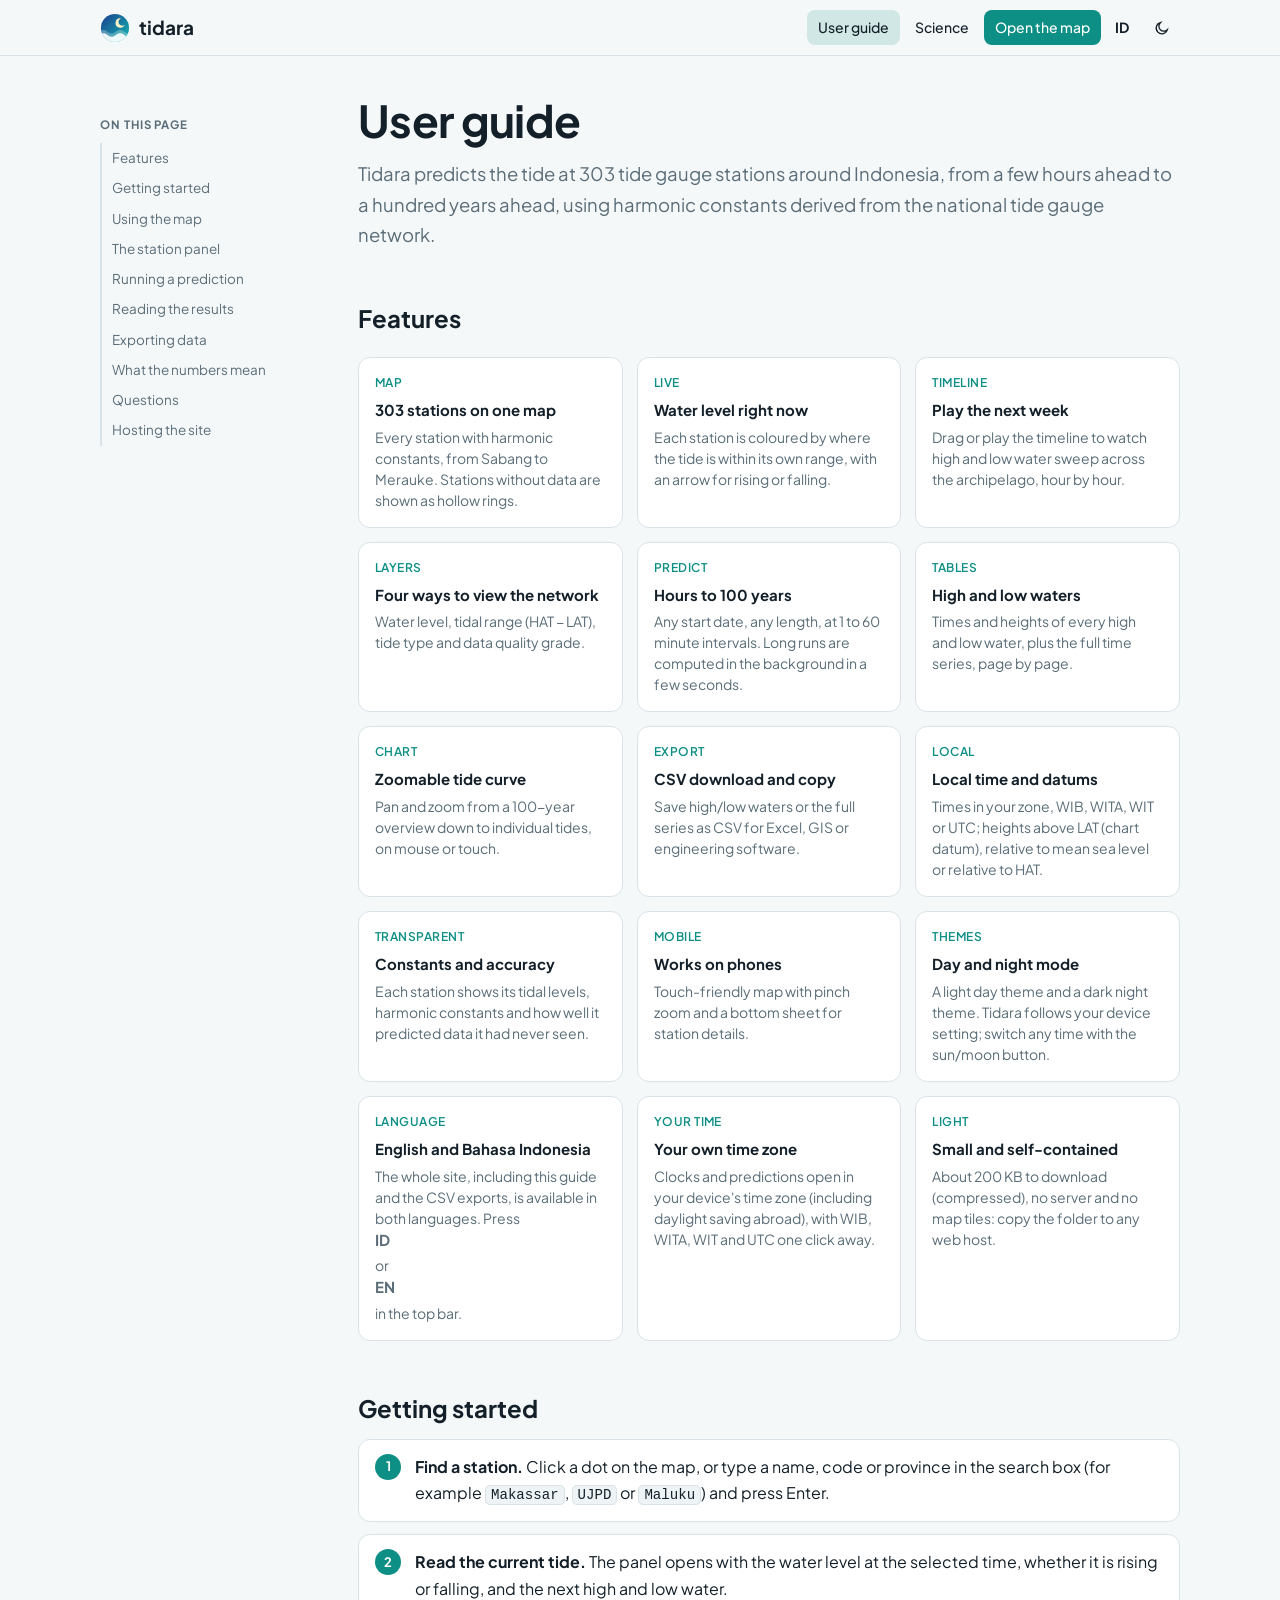
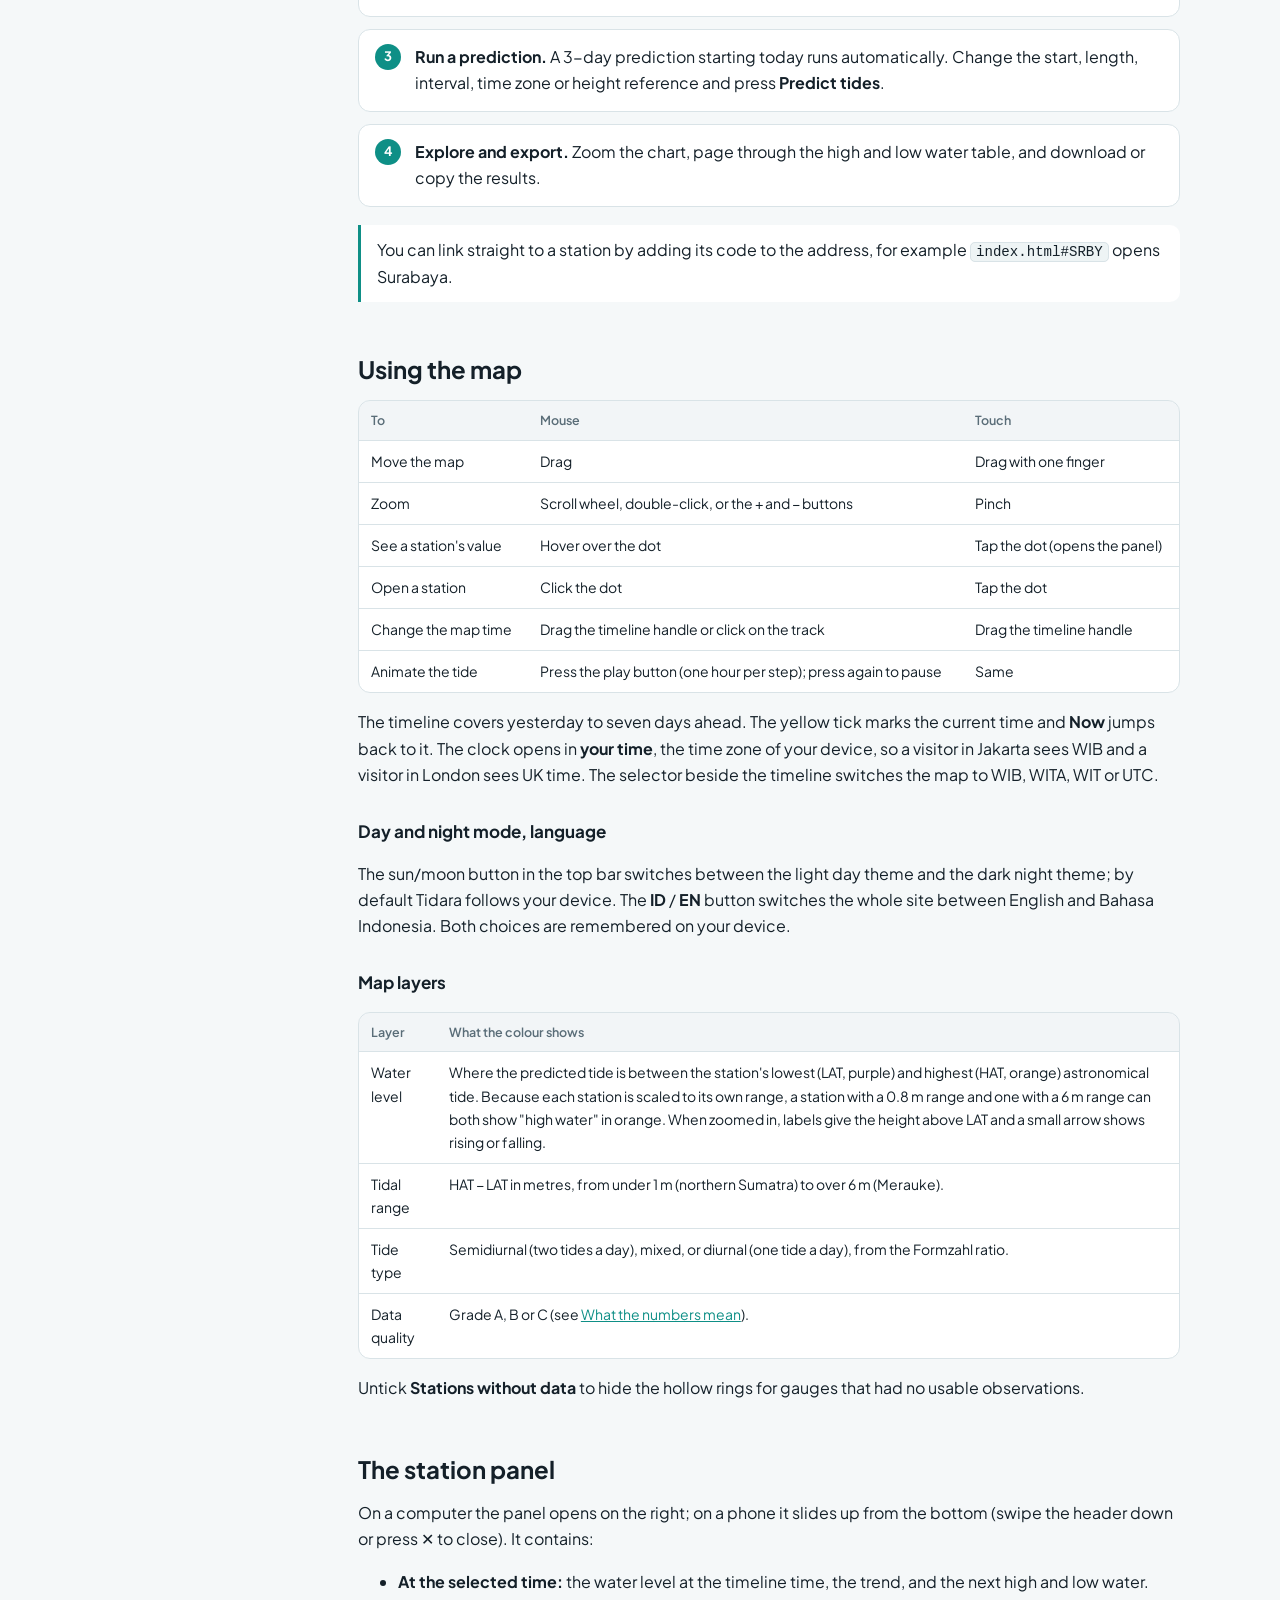
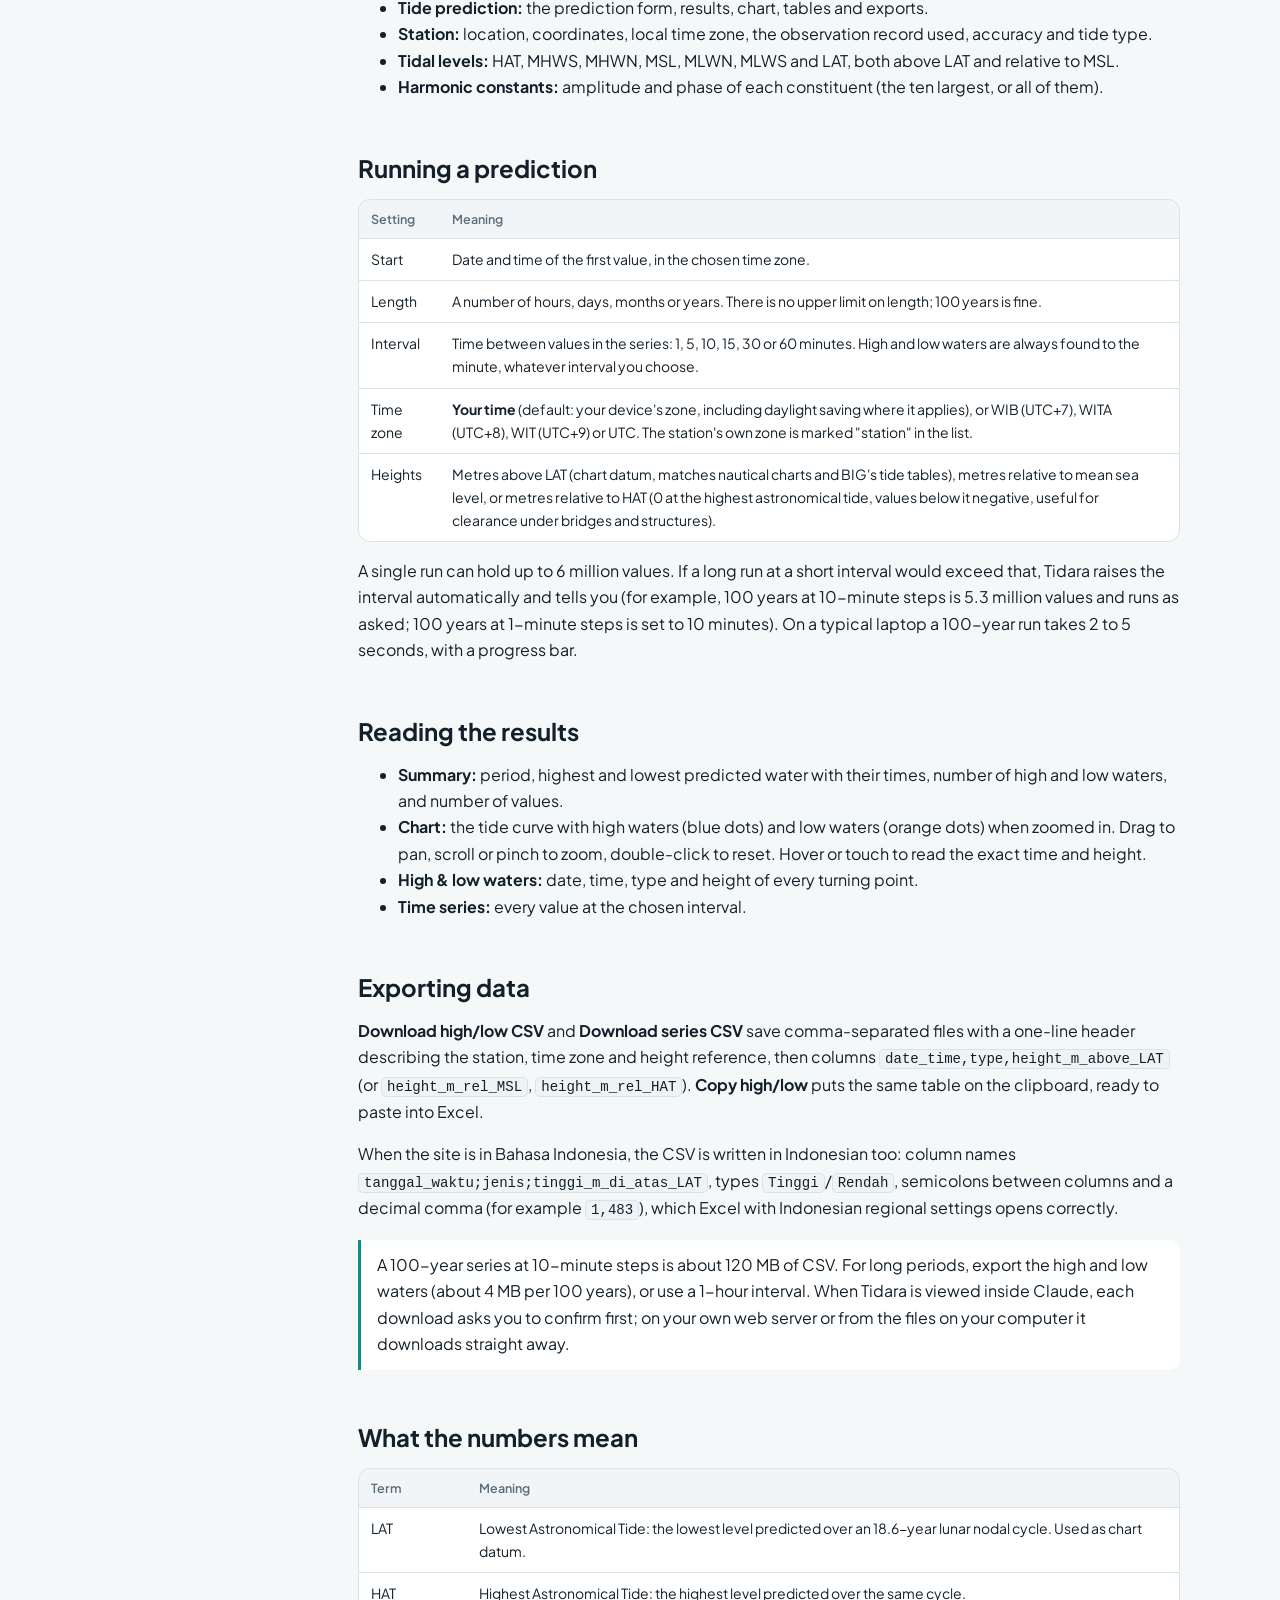
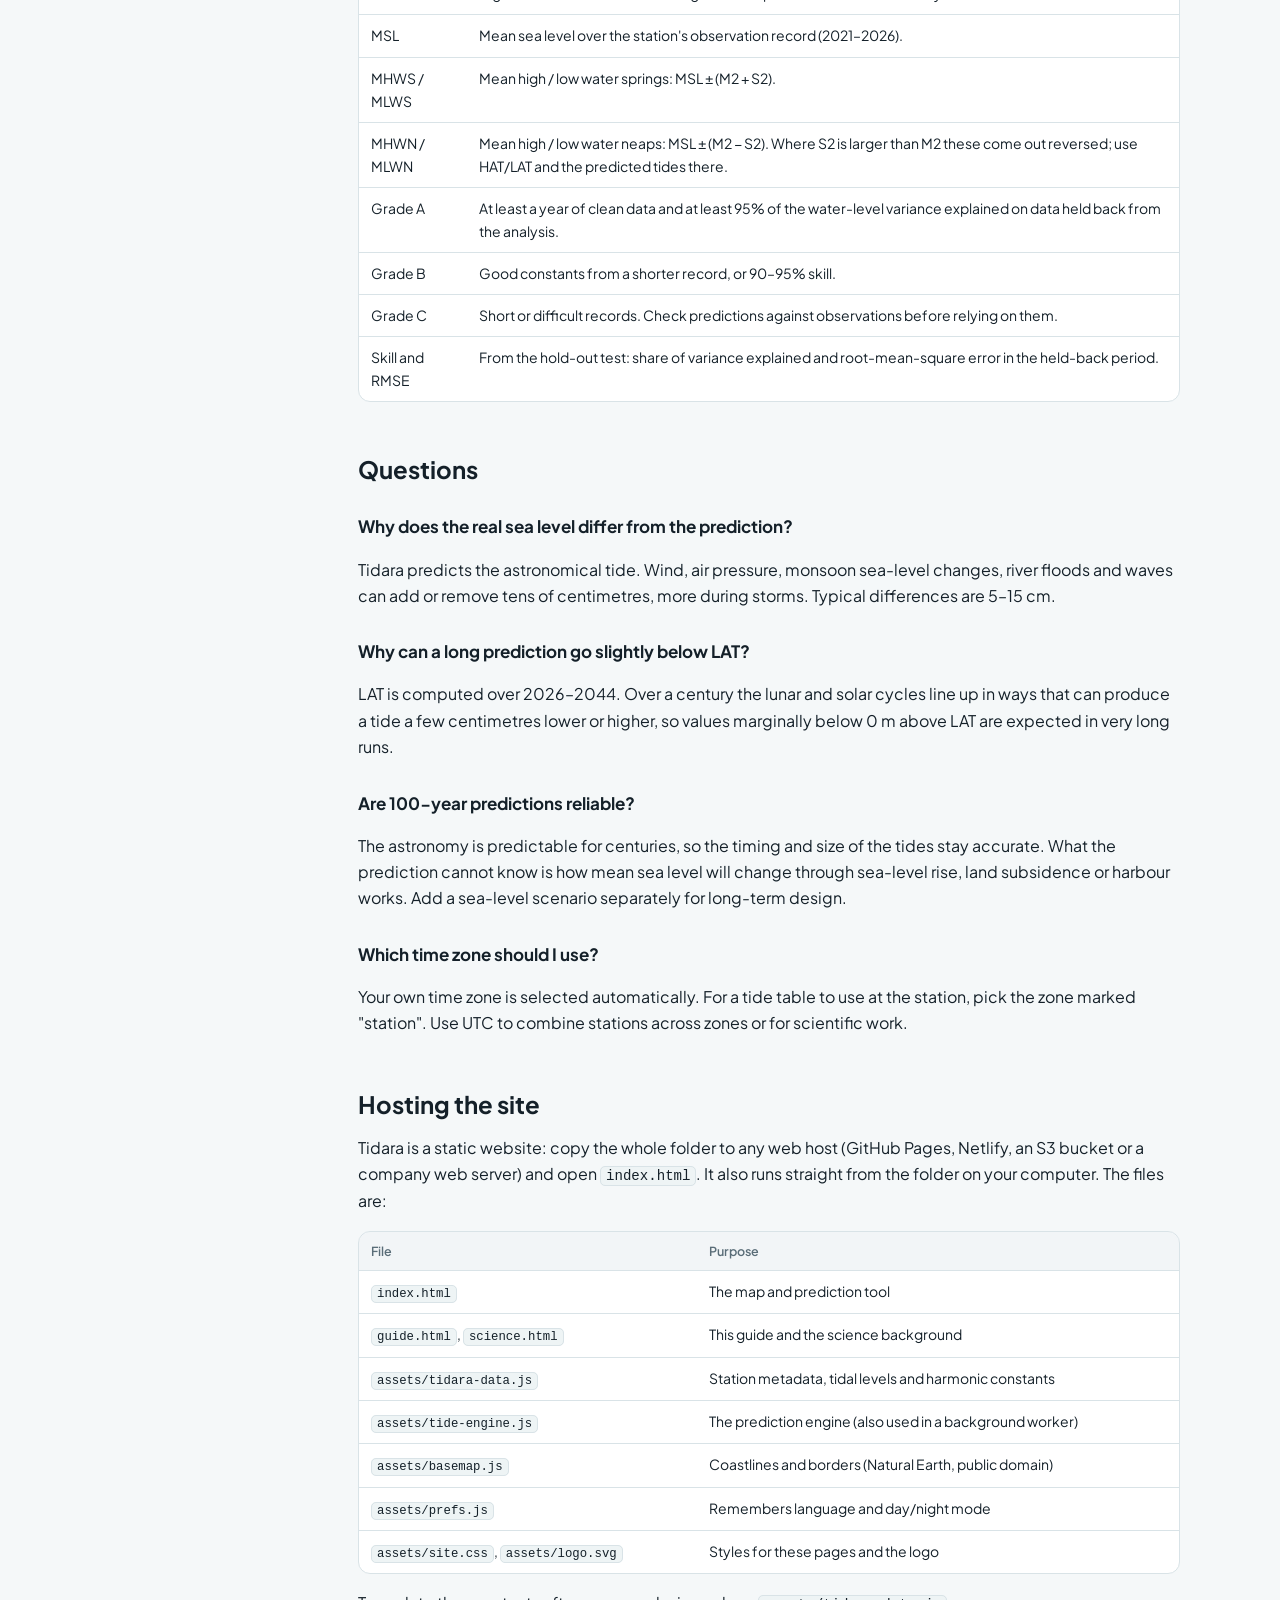
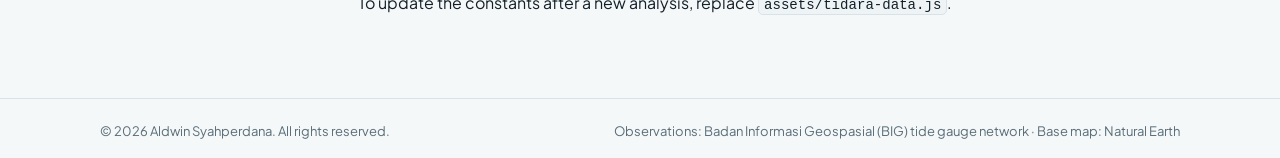
==== guide.html @ 0d130f62 "Add files via upload" ====
<!DOCTYPE html>
<html lang="en">
<head>
<meta charset="utf-8">
<meta name="viewport" content="width=device-width, initial-scale=1">
<title>Tidara User Guide</title>
<meta name="description" content="How to use Tidara, the Indonesian tide prediction map.">
<link rel="icon" href="assets/logo.svg" type="image/svg+xml">
<script src="assets/prefs.js"></script>
<link rel="preconnect" href="https://fonts.googleapis.com">
<link rel="preconnect" href="https://fonts.gstatic.com" crossorigin>
<link href="https://fonts.googleapis.com/css2?family=Plus+Jakarta+Sans:wght@400;500;600;700&display=swap" rel="stylesheet">
<link rel="stylesheet" href="assets/site.css">
</head>
<body>
<header class="site"><div class="in">
  <a class="brand" href="index.html"><img src="assets/logo.svg" alt="">tidara</a>
  <nav><a href="guide.html" aria-current="page"><span data-l="en">User guide</span><span data-l="id">Panduan</span></a><a href="science.html"><span data-l="en">Science</span><span data-l="id">Sains</span></a><a class="cta" href="index.html"><span data-l="en">Open the map</span><span data-l="id">Buka peta</span></a><button class="js-lang" type="button">ID</button><button class="js-theme" type="button"></button></nav>
</div></header>

<div class="wrap" data-l="en">
  <aside class="toc">
    <b>On this page</b>
    <a href="#features">Features</a>
    <a href="#start">Getting started</a>
    <a href="#map">Using the map</a>
    <a href="#station">The station panel</a>
    <a href="#predict">Running a prediction</a>
    <a href="#results">Reading the results</a>
    <a href="#export">Exporting data</a>
    <a href="#numbers">What the numbers mean</a>
    <a href="#faq">Questions</a>
    <a href="#hosting">Hosting the site</a>
  </aside>
  <main>
    <h1>User guide</h1>
    <p class="lede">Tidara predicts the tide at 303 tide gauge stations around Indonesia, from a few hours ahead to a hundred years ahead, using harmonic constants derived from the national tide gauge network.</p>

    <h2 id="features">Features</h2>
    <div class="features">
      <div class="feat"><span class="k">MAP</span><b>303 stations on one map</b><span>Every station with harmonic constants, from Sabang to Merauke. Stations without data are shown as hollow rings.</span></div>
      <div class="feat"><span class="k">LIVE</span><b>Water level right now</b><span>Each station is coloured by where the tide is within its own range, with an arrow for rising or falling.</span></div>
      <div class="feat"><span class="k">TIMELINE</span><b>Play the next week</b><span>Drag or play the timeline to watch high and low water sweep across the archipelago, hour by hour.</span></div>
      <div class="feat"><span class="k">LAYERS</span><b>Four ways to view the network</b><span>Water level, tidal range (HAT − LAT), tide type and data quality grade.</span></div>
      <div class="feat"><span class="k">PREDICT</span><b>Hours to 100 years</b><span>Any start date, any length, at 1 to 60 minute intervals. Long runs are computed in the background in a few seconds.</span></div>
      <div class="feat"><span class="k">TABLES</span><b>High and low waters</b><span>Times and heights of every high and low water, plus the full time series, page by page.</span></div>
      <div class="feat"><span class="k">CHART</span><b>Zoomable tide curve</b><span>Pan and zoom from a 100-year overview down to individual tides, on mouse or touch.</span></div>
      <div class="feat"><span class="k">EXPORT</span><b>CSV download and copy</b><span>Save high/low waters or the full series as CSV for Excel, GIS or engineering software.</span></div>
      <div class="feat"><span class="k">LOCAL</span><b>Local time and datums</b><span>Times in your zone, WIB, WITA, WIT or UTC; heights above LAT (chart datum), relative to mean sea level or relative to HAT.</span></div>
      <div class="feat"><span class="k">TRANSPARENT</span><b>Constants and accuracy</b><span>Each station shows its tidal levels, harmonic constants and how well it predicted data it had never seen.</span></div>
      <div class="feat"><span class="k">MOBILE</span><b>Works on phones</b><span>Touch-friendly map with pinch zoom and a bottom sheet for station details.</span></div>
      <div class="feat"><span class="k">THEMES</span><b>Day and night mode</b><span>A light day theme and a dark night theme. Tidara follows your device setting; switch any time with the sun/moon button.</span></div>
      <div class="feat"><span class="k">LANGUAGE</span><b>English and Bahasa Indonesia</b><span>The whole site, including this guide and the CSV exports, is available in both languages. Press <b>ID</b> or <b>EN</b> in the top bar.</span></div>
      <div class="feat"><span class="k">YOUR TIME</span><b>Your own time zone</b><span>Clocks and predictions open in your device's time zone (including daylight saving abroad), with WIB, WITA, WIT and UTC one click away.</span></div>
      <div class="feat"><span class="k">LIGHT</span><b>Small and self-contained</b><span>About 200 KB to download (compressed), no server and no map tiles: copy the folder to any web host.</span></div>
    </div>

    <h2 id="start">Getting started</h2>
    <ol class="steps">
      <li><b>Find a station.</b> Click a dot on the map, or type a name, code or province in the search box (for example <kbd>Makassar</kbd>, <kbd>UJPD</kbd> or <kbd>Maluku</kbd>) and press Enter.</li>
      <li><b>Read the current tide.</b> The panel opens with the water level at the selected time, whether it is rising or falling, and the next high and low water.</li>
      <li><b>Run a prediction.</b> A 3-day prediction starting today runs automatically. Change the start, length, interval, time zone or height reference and press <b>Predict tides</b>.</li>
      <li><b>Explore and export.</b> Zoom the chart, page through the high and low water table, and download or copy the results.</li>
    </ol>
    <div class="note">You can link straight to a station by adding its code to the address, for example <code>index.html#SRBY</code> opens Surabaya.</div>

    <h2 id="map">Using the map</h2>
    <div class="tbl"><table>
      <tr><th>To</th><th>Mouse</th><th>Touch</th></tr>
      <tr><td>Move the map</td><td>Drag</td><td>Drag with one finger</td></tr>
      <tr><td>Zoom</td><td>Scroll wheel, double-click, or the + and − buttons</td><td>Pinch</td></tr>
      <tr><td>See a station's value</td><td>Hover over the dot</td><td>Tap the dot (opens the panel)</td></tr>
      <tr><td>Open a station</td><td>Click the dot</td><td>Tap the dot</td></tr>
      <tr><td>Change the map time</td><td>Drag the timeline handle or click on the track</td><td>Drag the timeline handle</td></tr>
      <tr><td>Animate the tide</td><td>Press the play button (one hour per step); press again to pause</td><td>Same</td></tr>
    </table></div>
    <p>The timeline covers yesterday to seven days ahead. The yellow tick marks the current time and <b>Now</b> jumps back to it. The clock opens in <b>your time</b>, the time zone of your device, so a visitor in Jakarta sees WIB and a visitor in London sees UK time. The selector beside the timeline switches the map to WIB, WITA, WIT or UTC.</p>
    <h3>Day and night mode, language</h3>
    <p>The sun/moon button in the top bar switches between the light day theme and the dark night theme; by default Tidara follows your device. The <b>ID</b> / <b>EN</b> button switches the whole site between English and Bahasa Indonesia. Both choices are remembered on your device.</p>
    <h3>Map layers</h3>
    <div class="tbl"><table>
      <tr><th>Layer</th><th>What the colour shows</th></tr>
      <tr><td>Water level</td><td>Where the predicted tide is between the station's lowest (LAT, purple) and highest (HAT, orange) astronomical tide. Because each station is scaled to its own range, a station with a 0.8 m range and one with a 6 m range can both show "high water" in orange. When zoomed in, labels give the height above LAT and a small arrow shows rising or falling.</td></tr>
      <tr><td>Tidal range</td><td>HAT − LAT in metres, from under 1 m (northern Sumatra) to over 6 m (Merauke).</td></tr>
      <tr><td>Tide type</td><td>Semidiurnal (two tides a day), mixed, or diurnal (one tide a day), from the Formzahl ratio.</td></tr>
      <tr><td>Data quality</td><td>Grade A, B or C (see <a href="#numbers">What the numbers mean</a>).</td></tr>
    </table></div>
    <p>Untick <b>Stations without data</b> to hide the hollow rings for gauges that had no usable observations.</p>

    <h2 id="station">The station panel</h2>
    <p>On a computer the panel opens on the right; on a phone it slides up from the bottom (swipe the header down or press ✕ to close). It contains:</p>
    <ul>
      <li><b>At the selected time:</b> the water level at the timeline time, the trend, and the next high and low water.</li>
      <li><b>Tide prediction:</b> the prediction form, results, chart, tables and exports.</li>
      <li><b>Station:</b> location, coordinates, local time zone, the observation record used, accuracy and tide type.</li>
      <li><b>Tidal levels:</b> HAT, MHWS, MHWN, MSL, MLWN, MLWS and LAT, both above LAT and relative to MSL.</li>
      <li><b>Harmonic constants:</b> amplitude and phase of each constituent (the ten largest, or all of them).</li>
    </ul>

    <h2 id="predict">Running a prediction</h2>
    <div class="tbl"><table>
      <tr><th>Setting</th><th>Meaning</th></tr>
      <tr><td>Start</td><td>Date and time of the first value, in the chosen time zone.</td></tr>
      <tr><td>Length</td><td>A number of hours, days, months or years. There is no upper limit on length; 100 years is fine.</td></tr>
      <tr><td>Interval</td><td>Time between values in the series: 1, 5, 10, 15, 30 or 60 minutes. High and low waters are always found to the minute, whatever interval you choose.</td></tr>
      <tr><td>Time zone</td><td><b>Your time</b> (default: your device's zone, including daylight saving where it applies), or WIB (UTC+7), WITA (UTC+8), WIT (UTC+9) or UTC. The station's own zone is marked "station" in the list.</td></tr>
      <tr><td>Heights</td><td>Metres above LAT (chart datum, matches nautical charts and BIG's tide tables), metres relative to mean sea level, or metres relative to HAT (0 at the highest astronomical tide, values below it negative, useful for clearance under bridges and structures).</td></tr>
    </table></div>
    <p>A single run can hold up to 6 million values. If a long run at a short interval would exceed that, Tidara raises the interval automatically and tells you (for example, 100 years at 10-minute steps is 5.3 million values and runs as asked; 100 years at 1-minute steps is set to 10 minutes). On a typical laptop a 100-year run takes 2 to 5 seconds, with a progress bar.</p>

    <h2 id="results">Reading the results</h2>
    <ul>
      <li><b>Summary:</b> period, highest and lowest predicted water with their times, number of high and low waters, and number of values.</li>
      <li><b>Chart:</b> the tide curve with high waters (blue dots) and low waters (orange dots) when zoomed in. Drag to pan, scroll or pinch to zoom, double-click to reset. Hover or touch to read the exact time and height.</li>
      <li><b>High &amp; low waters:</b> date, time, type and height of every turning point.</li>
      <li><b>Time series:</b> every value at the chosen interval.</li>
    </ul>

    <h2 id="export">Exporting data</h2>
    <p><b>Download high/low CSV</b> and <b>Download series CSV</b> save comma-separated files with a one-line header describing the station, time zone and height reference, then columns <code>date_time,type,height_m_above_LAT</code> (or <code>height_m_rel_MSL</code>, <code>height_m_rel_HAT</code>). <b>Copy high/low</b> puts the same table on the clipboard, ready to paste into Excel.</p>
    <p>When the site is in Bahasa Indonesia, the CSV is written in Indonesian too: column names <code>tanggal_waktu;jenis;tinggi_m_di_atas_LAT</code>, types <code>Tinggi</code>/<code>Rendah</code>, semicolons between columns and a decimal comma (for example <code>1,483</code>), which Excel with Indonesian regional settings opens correctly.</p>
    <div class="note">A 100-year series at 10-minute steps is about 120 MB of CSV. For long periods, export the high and low waters (about 4 MB per 100 years), or use a 1-hour interval. When Tidara is viewed inside Claude, each download asks you to confirm first; on your own web server or from the files on your computer it downloads straight away.</div>

    <h2 id="numbers">What the numbers mean</h2>
    <div class="tbl"><table>
      <tr><th>Term</th><th>Meaning</th></tr>
      <tr><td>LAT</td><td>Lowest Astronomical Tide: the lowest level predicted over an 18.6-year lunar nodal cycle. Used as chart datum.</td></tr>
      <tr><td>HAT</td><td>Highest Astronomical Tide: the highest level predicted over the same cycle.</td></tr>
      <tr><td>MSL</td><td>Mean sea level over the station's observation record (2021–2026).</td></tr>
      <tr><td>MHWS / MLWS</td><td>Mean high / low water springs: MSL ± (M2 + S2).</td></tr>
      <tr><td>MHWN / MLWN</td><td>Mean high / low water neaps: MSL ± (M2 − S2). Where S2 is larger than M2 these come out reversed; use HAT/LAT and the predicted tides there.</td></tr>
      <tr><td>Grade A</td><td>At least a year of clean data and at least 95% of the water-level variance explained on data held back from the analysis.</td></tr>
      <tr><td>Grade B</td><td>Good constants from a shorter record, or 90–95% skill.</td></tr>
      <tr><td>Grade C</td><td>Short or difficult records. Check predictions against observations before relying on them.</td></tr>
      <tr><td>Skill and RMSE</td><td>From the hold-out test: share of variance explained and root-mean-square error in the held-back period.</td></tr>
    </table></div>

    <h2 id="faq">Questions</h2>
    <h3>Why does the real sea level differ from the prediction?</h3>
    <p>Tidara predicts the astronomical tide. Wind, air pressure, monsoon sea-level changes, river floods and waves can add or remove tens of centimetres, more during storms. Typical differences are 5–15 cm.</p>
    <h3>Why can a long prediction go slightly below LAT?</h3>
    <p>LAT is computed over 2026–2044. Over a century the lunar and solar cycles line up in ways that can produce a tide a few centimetres lower or higher, so values marginally below 0 m above LAT are expected in very long runs.</p>
    <h3>Are 100-year predictions reliable?</h3>
    <p>The astronomy is predictable for centuries, so the timing and size of the tides stay accurate. What the prediction cannot know is how mean sea level will change through sea-level rise, land subsidence or harbour works. Add a sea-level scenario separately for long-term design.</p>
    <h3>Which time zone should I use?</h3>
    <p>Your own time zone is selected automatically. For a tide table to use at the station, pick the zone marked "station". Use UTC to combine stations across zones or for scientific work.</p>

    <h2 id="hosting">Hosting the site</h2>
    <p>Tidara is a static website: copy the whole folder to any web host (GitHub Pages, Netlify, an S3 bucket or a company web server) and open <code>index.html</code>. It also runs straight from the folder on your computer. The files are:</p>
    <div class="tbl"><table>
      <tr><th>File</th><th>Purpose</th></tr>
      <tr><td><code>index.html</code></td><td>The map and prediction tool</td></tr>
      <tr><td><code>guide.html</code>, <code>science.html</code></td><td>This guide and the science background</td></tr>
      <tr><td><code>assets/tidara-data.js</code></td><td>Station metadata, tidal levels and harmonic constants</td></tr>
      <tr><td><code>assets/tide-engine.js</code></td><td>The prediction engine (also used in a background worker)</td></tr>
      <tr><td><code>assets/basemap.js</code></td><td>Coastlines and borders (Natural Earth, public domain)</td></tr>
      <tr><td><code>assets/prefs.js</code></td><td>Remembers language and day/night mode</td></tr>
      <tr><td><code>assets/site.css</code>, <code>assets/logo.svg</code></td><td>Styles for these pages and the logo</td></tr>
    </table></div>
    <p>To update the constants after a new analysis, replace <code>assets/tidara-data.js</code>.</p>
  </main>
</div>
<div class="wrap" data-l="id">
  <aside class="toc">
    <b>Di halaman ini</b>
    <a href="#id-features">Fitur</a>
    <a href="#id-start">Memulai</a>
    <a href="#id-map">Menggunakan peta</a>
    <a href="#id-station">Panel stasiun</a>
    <a href="#id-predict">Menjalankan prediksi</a>
    <a href="#id-results">Membaca hasil</a>
    <a href="#id-export">Mengekspor data</a>
    <a href="#id-numbers">Arti angka-angka</a>
    <a href="#id-faq">Pertanyaan</a>
    <a href="#id-hosting">Memasang situs</a>
  </aside>
  <main>
    <h1>Panduan pengguna</h1>
    <p class="lede">Tidara memprediksi pasang surut di 303 stasiun pengamatan pasut di seluruh Indonesia, mulai dari beberapa jam hingga seratus tahun ke depan, menggunakan konstanta harmonik yang diturunkan dari jaringan stasiun pasut nasional.</p>

    <h2 id="id-features">Fitur</h2>
    <div class="features">
      <div class="feat"><span class="k">PETA</span><b>303 stasiun dalam satu peta</b><span>Semua stasiun yang memiliki konstanta harmonik, dari Sabang sampai Merauke. Stasiun tanpa data ditampilkan sebagai lingkaran kosong.</span></div>
      <div class="feat"><span class="k">LANGSUNG</span><b>Muka air saat ini</b><span>Setiap stasiun diberi warna sesuai posisi pasut dalam rentang tunggangnya sendiri, dengan panah naik atau turun.</span></div>
      <div class="feat"><span class="k">LINI WAKTU</span><b>Putar seminggu ke depan</b><span>Geser atau putar lini waktu untuk melihat air tinggi dan air rendah bergerak melintasi Nusantara, jam demi jam.</span></div>
      <div class="feat"><span class="k">LAPISAN</span><b>Empat cara melihat jaringan</b><span>Muka air, tunggang pasut (HAT − LAT), tipe pasut, dan kelas kualitas data.</span></div>
      <div class="feat"><span class="k">PREDIKSI</span><b>Dari jam hingga 100 tahun</b><span>Tanggal mulai bebas, durasi bebas, interval 1 sampai 60 menit. Perhitungan panjang berjalan di latar belakang dalam beberapa detik.</span></div>
      <div class="feat"><span class="k">TABEL</span><b>Air tinggi dan air rendah</b><span>Waktu dan ketinggian setiap air tinggi dan air rendah, serta deret waktu lengkap, per halaman.</span></div>
      <div class="feat"><span class="k">GRAFIK</span><b>Kurva pasut yang dapat diperbesar</b><span>Geser dan perbesar dari ringkasan 100 tahun hingga satu siklus pasut, dengan tetikus atau sentuhan.</span></div>
      <div class="feat"><span class="k">EKSPOR</span><b>Unduh CSV dan salin</b><span>Simpan air tinggi/rendah atau deret waktu lengkap sebagai CSV untuk Excel, GIS, atau perangkat lunak rekayasa.</span></div>
      <div class="feat"><span class="k">LOKAL</span><b>Waktu setempat dan datum peta</b><span>Waktu dalam zona Anda, WIB, WITA, WIT, atau UTC; ketinggian di atas LAT (datum peta), terhadap muka laut rata-rata, atau terhadap HAT.</span></div>
      <div class="feat"><span class="k">TEMA</span><b>Mode siang dan malam</b><span>Tema terang untuk siang dan tema gelap untuk malam. Tidara mengikuti pengaturan perangkat Anda; ganti kapan saja dengan tombol matahari/bulan.</span></div>
      <div class="feat"><span class="k">BAHASA</span><b>Bahasa Inggris dan Indonesia</b><span>Seluruh situs, termasuk panduan ini dan berkas CSV, tersedia dalam dua bahasa. Tekan <b>ID</b> atau <b>EN</b> di bilah atas.</span></div>
      <div class="feat"><span class="k">WAKTU ANDA</span><b>Zona waktu Anda sendiri</b><span>Jam dan prediksi otomatis memakai zona waktu perangkat Anda (termasuk waktu musim panas di luar negeri); WIB, WITA, WIT, dan UTC tinggal satu klik.</span></div>
      <div class="feat"><span class="k">TRANSPARAN</span><b>Konstanta dan akurasi</b><span>Setiap stasiun menampilkan elevasi pasut, konstanta harmonik, dan seberapa baik prediksinya pada data yang belum pernah dilihat.</span></div>
      <div class="feat"><span class="k">PONSEL</span><b>Nyaman di ponsel</b><span>Peta ramah sentuhan dengan cubit untuk memperbesar dan lembar bawah untuk rincian stasiun.</span></div>
      <div class="feat"><span class="k">RINGAN</span><b>Kecil dan mandiri</b><span>Sekitar 200 KB untuk diunduh (terkompresi), tanpa server dan tanpa ubin peta: cukup salin foldernya ke hosting web mana pun.</span></div>
    </div>

    <h2 id="id-start">Memulai</h2>
    <ol class="steps">
      <li><b>Cari stasiun.</b> Klik titik di peta, atau ketik nama, kode, atau provinsi di kotak pencarian (misalnya <kbd>Makassar</kbd>, <kbd>UJPD</kbd>, atau <kbd>Maluku</kbd>) lalu tekan Enter.</li>
      <li><b>Baca kondisi pasut.</b> Panel terbuka dengan muka air pada waktu terpilih, apakah sedang naik atau turun, serta air tinggi dan air rendah berikutnya.</li>
      <li><b>Jalankan prediksi.</b> Prediksi 3 hari mulai hari ini berjalan otomatis. Ubah waktu mulai, durasi, interval, zona waktu, atau acuan ketinggian lalu tekan <b>Hitung prediksi</b>.</li>
      <li><b>Jelajahi dan ekspor.</b> Perbesar grafik, telusuri tabel air tinggi dan rendah per halaman, lalu unduh atau salin hasilnya.</li>
    </ol>
    <div class="note">Anda dapat menautkan langsung ke sebuah stasiun dengan menambahkan kodenya di alamat, misalnya <code>index.html#SRBY</code> membuka Surabaya.</div>

    <h2 id="id-map">Menggunakan peta</h2>
    <div class="tbl"><table>
      <tr><th>Untuk</th><th>Tetikus</th><th>Sentuhan</th></tr>
      <tr><td>Menggeser peta</td><td>Seret</td><td>Seret dengan satu jari</td></tr>
      <tr><td>Memperbesar</td><td>Roda gulir, klik dua kali, atau tombol + dan −</td><td>Cubit</td></tr>
      <tr><td>Melihat nilai stasiun</td><td>Arahkan kursor ke titik</td><td>Ketuk titik (membuka panel)</td></tr>
      <tr><td>Membuka stasiun</td><td>Klik titik</td><td>Ketuk titik</td></tr>
      <tr><td>Mengubah waktu peta</td><td>Seret pegangan lini waktu atau klik pada jalurnya</td><td>Seret pegangan lini waktu</td></tr>
      <tr><td>Menganimasikan pasut</td><td>Tekan tombol putar (satu jam per langkah); tekan lagi untuk jeda</td><td>Sama</td></tr>
    </table></div>
    <p>Lini waktu mencakup kemarin hingga tujuh hari ke depan. Garis kuning menandai waktu sekarang dan tombol <b>Sekarang</b> kembali ke sana. Jam otomatis memakai <b>waktu Anda</b>, yaitu zona waktu perangkat Anda: pengunjung di Jakarta melihat WIB, pengunjung di London melihat waktu Inggris. Pilihan di samping lini waktu dapat mengganti jam peta ke WIB, WITA, WIT, atau UTC.</p>
    <h3>Mode siang dan malam, bahasa</h3>
    <p>Tombol matahari/bulan di bilah atas mengganti tema terang (siang) dan tema gelap (malam); bawaannya mengikuti perangkat Anda. Tombol <b>ID</b> / <b>EN</b> mengganti seluruh situs antara Bahasa Indonesia dan Bahasa Inggris. Kedua pilihan diingat di perangkat Anda.</p>
    <h3>Lapisan peta</h3>
    <div class="tbl"><table>
      <tr><th>Lapisan</th><th>Arti warna</th></tr>
      <tr><td>Muka air</td><td>Posisi pasut prediksi di antara air terendah astronomis (LAT, ungu) dan air tertinggi astronomis (HAT, jingga) stasiun itu sendiri. Karena tiap stasiun diskalakan dengan rentangnya sendiri, stasiun dengan tunggang 0,8 m dan stasiun dengan tunggang 6 m sama-sama tampil jingga saat air tinggi. Saat diperbesar, label menunjukkan ketinggian di atas LAT dan panah kecil menunjukkan naik atau turun.</td></tr>
      <tr><td>Tunggang pasut</td><td>HAT − LAT dalam meter, dari kurang dari 1 m (Sumatra bagian utara) hingga lebih dari 6 m (Merauke).</td></tr>
      <tr><td>Tipe pasut</td><td>Harian ganda (dua kali pasang sehari), campuran, atau harian tunggal (sekali pasang sehari), berdasarkan bilangan Formzahl.</td></tr>
      <tr><td>Kualitas data</td><td>Kelas A, B, atau C (lihat <a href="#id-numbers">Arti angka-angka</a>).</td></tr>
    </table></div>
    <p>Hilangkan centang <b>Stasiun tanpa data</b> untuk menyembunyikan lingkaran kosong bagi stasiun yang tidak memiliki data pengamatan yang dapat dipakai.</p>

    <h2 id="id-station">Panel stasiun</h2>
    <p>Di komputer panel terbuka di sisi kanan; di ponsel panel muncul dari bawah (usap kepala panel ke bawah atau tekan ✕ untuk menutup). Isinya:</p>
    <ul>
      <li><b>Pada waktu terpilih:</b> muka air pada waktu lini waktu, arahnya, serta air tinggi dan air rendah berikutnya.</li>
      <li><b>Prediksi pasang surut:</b> formulir prediksi, hasil, grafik, tabel, dan ekspor.</li>
      <li><b>Stasiun:</b> lokasi, koordinat, zona waktu setempat, rekaman data yang dipakai, akurasi, dan tipe pasut.</li>
      <li><b>Elevasi pasut:</b> HAT, MHWS, MHWN, MSL, MLWN, MLWS, dan LAT, baik di atas LAT maupun terhadap MSL.</li>
      <li><b>Konstanta harmonik:</b> amplitudo dan fase setiap komponen pasut (sepuluh terbesar, atau semuanya).</li>
    </ul>

    <h2 id="id-predict">Menjalankan prediksi</h2>
    <div class="tbl"><table>
      <tr><th>Pengaturan</th><th>Arti</th></tr>
      <tr><td>Mulai</td><td>Tanggal dan jam nilai pertama, dalam zona waktu yang dipilih.</td></tr>
      <tr><td>Durasi</td><td>Jumlah jam, hari, bulan, atau tahun. Tidak ada batas atas durasi; 100 tahun tidak masalah.</td></tr>
      <tr><td>Interval</td><td>Jarak waktu antarnilai dalam deret: 1, 5, 10, 15, 30, atau 60 menit. Air tinggi dan air rendah selalu dihitung hingga ketelitian menit, berapa pun intervalnya.</td></tr>
      <tr><td>Zona waktu</td><td><b>Waktu Anda</b> (bawaan: zona perangkat Anda, termasuk waktu musim panas bila berlaku), atau WIB (UTC+7), WITA (UTC+8), WIT (UTC+9), atau UTC. Zona stasiun ditandai "stasiun" dalam daftar.</td></tr>
      <tr><td>Ketinggian</td><td>Meter di atas LAT (datum peta, sesuai peta laut dan tabel pasut BIG), meter terhadap muka laut rata-rata, atau meter terhadap HAT (0 pada air tertinggi astronomis, nilai di bawahnya negatif, berguna untuk ruang bebas di bawah jembatan dan bangunan).</td></tr>
    </table></div>
    <p>Satu perhitungan dapat memuat hingga 6 juta nilai. Bila perhitungan panjang dengan interval pendek melebihi batas itu, Tidara otomatis memperbesar interval dan memberi tahu Anda (misalnya, 100 tahun dengan interval 10 menit berisi 5,3 juta nilai dan berjalan sesuai permintaan; 100 tahun dengan interval 1 menit diubah menjadi 10 menit). Pada laptop biasa, perhitungan 100 tahun memakan waktu 2 sampai 5 detik, dengan bilah kemajuan.</p>

    <h2 id="id-results">Membaca hasil</h2>
    <ul>
      <li><b>Ringkasan:</b> periode, air tertinggi dan terendah beserta waktunya, jumlah air tinggi dan air rendah, serta jumlah nilai.</li>
      <li><b>Grafik:</b> kurva pasut dengan air tinggi (titik biru) dan air rendah (titik jingga) saat diperbesar. Seret untuk menggeser, gulir atau cubit untuk memperbesar, klik dua kali untuk mengatur ulang. Arahkan kursor atau sentuh untuk membaca waktu dan ketinggian.</li>
      <li><b>Air tinggi &amp; rendah:</b> tanggal, jam, jenis, dan ketinggian setiap titik balik.</li>
      <li><b>Deret waktu:</b> setiap nilai pada interval yang dipilih.</li>
    </ul>

    <h2 id="id-export">Mengekspor data</h2>
    <p><b>Unduh CSV tinggi/rendah</b> dan <b>Unduh CSV deret waktu</b> menyimpan berkas dengan satu baris keterangan (stasiun, zona waktu, dan acuan ketinggian), lalu kolom data. <b>Salin tinggi/rendah</b> menyalin tabel yang sama ke papan klip, siap ditempel ke Excel.</p>
    <p>Dalam Bahasa Indonesia, CSV juga ditulis dalam Bahasa Indonesia: kolom <code>tanggal_waktu;jenis;tinggi_m_di_atas_LAT</code> (atau <code>tinggi_m_thd_MSL</code>, <code>tinggi_m_thd_HAT</code>), jenis <code>Tinggi</code>/<code>Rendah</code>, titik koma sebagai pemisah kolom, dan koma desimal (misalnya <code>1,483</code>), sehingga langsung terbaca benar oleh Excel dengan pengaturan wilayah Indonesia. Dalam Bahasa Inggris, CSV memakai koma sebagai pemisah dan titik desimal.</p>
    <div class="note">Deret 100 tahun dengan interval 10 menit berukuran sekitar 120 MB. Untuk periode panjang, ekspor air tinggi dan rendah saja (sekitar 4 MB per 100 tahun), atau gunakan interval 1 jam. Saat Tidara dibuka di dalam Claude, setiap unduhan meminta konfirmasi terlebih dahulu; di server web Anda sendiri atau dari berkas di komputer, unduhan langsung berjalan.</div>

    <h2 id="id-numbers">Arti angka-angka</h2>
    <div class="tbl"><table>
      <tr><th>Istilah</th><th>Arti</th></tr>
      <tr><td>LAT</td><td>Lowest Astronomical Tide (air terendah astronomis): muka air terendah yang diprediksi selama satu siklus nodal bulan 18,6 tahun. Dipakai sebagai datum peta.</td></tr>
      <tr><td>HAT</td><td>Highest Astronomical Tide (air tertinggi astronomis): muka air tertinggi dalam siklus yang sama.</td></tr>
      <tr><td>MSL</td><td>Mean Sea Level (muka laut rata-rata) selama periode rekaman stasiun (2021–2026).</td></tr>
      <tr><td>MHWS / MLWS</td><td>Rata-rata air tinggi / rendah purnama: MSL ± (M2 + S2).</td></tr>
      <tr><td>MHWN / MLWN</td><td>Rata-rata air tinggi / rendah perbani: MSL ± (M2 − S2). Di lokasi dengan S2 lebih besar daripada M2 nilainya terbalik; gunakan HAT/LAT dan pasut prediksi di lokasi tersebut.</td></tr>
      <tr><td>Kelas A</td><td>Minimal satu tahun data bersih dan minimal 95% varians muka air terjelaskan pada data uji yang disisihkan dari analisis.</td></tr>
      <tr><td>Kelas B</td><td>Konstanta baik dari rekaman yang lebih pendek, atau akurasi 90–95%.</td></tr>
      <tr><td>Kelas C</td><td>Rekaman pendek atau bermasalah. Periksa prediksi terhadap pengamatan sebelum diandalkan.</td></tr>
      <tr><td>Akurasi dan RMSE</td><td>Dari uji data yang disisihkan: persentase varians terjelaskan dan galat akar kuadrat rata-rata pada periode uji.</td></tr>
    </table></div>

    <h2 id="id-faq">Pertanyaan</h2>
    <h3>Mengapa muka laut sebenarnya berbeda dari prediksi?</h3>
    <p>Tidara memprediksi pasut astronomis. Angin, tekanan udara, perubahan muka laut musiman (monsun), banjir sungai, dan gelombang dapat menambah atau mengurangi puluhan sentimeter, lebih besar lagi saat badai. Selisih umumnya 5–15 cm.</p>
    <h3>Mengapa prediksi panjang dapat sedikit di bawah LAT?</h3>
    <p>LAT dihitung untuk periode 2026–2044. Dalam satu abad, siklus bulan dan matahari dapat berpadu sehingga pasut beberapa sentimeter lebih rendah atau lebih tinggi, sehingga nilai sedikit di bawah 0 m di atas LAT wajar pada prediksi yang sangat panjang.</p>
    <h3>Apakah prediksi 100 tahun dapat diandalkan?</h3>
    <p>Gerak benda langit dapat diprediksi hingga berabad-abad, sehingga waktu dan besar pasut tetap akurat. Yang tidak dapat diketahui adalah perubahan muka laut rata-rata akibat kenaikan muka laut, penurunan tanah, atau pembangunan pelabuhan. Tambahkan skenario muka laut secara terpisah untuk perencanaan jangka panjang.</p>
    <h3>Zona waktu mana yang sebaiknya dipakai?</h3>
    <p>Zona waktu Anda dipilih otomatis. Untuk tabel pasut yang dipakai di lokasi stasiun, pilih zona yang bertanda "stasiun". Gunakan UTC untuk menggabungkan stasiun lintas zona atau untuk keperluan ilmiah.</p>

    <h2 id="id-hosting">Memasang situs</h2>
    <p>Tidara adalah situs statis: salin seluruh folder ke hosting web mana pun (GitHub Pages, Netlify, bucket S3, atau server web kantor) lalu buka <code>index.html</code>. Situs juga dapat dibuka langsung dari folder di komputer Anda. Berkasnya:</p>
    <div class="tbl"><table>
      <tr><th>Berkas</th><th>Fungsi</th></tr>
      <tr><td><code>index.html</code></td><td>Peta dan alat prediksi</td></tr>
      <tr><td><code>guide.html</code>, <code>science.html</code></td><td>Panduan ini dan latar belakang ilmiah</td></tr>
      <tr><td><code>assets/tidara-data.js</code></td><td>Metadata stasiun, elevasi pasut, dan konstanta harmonik</td></tr>
      <tr><td><code>assets/tide-engine.js</code></td><td>Mesin prediksi (juga dipakai di pekerja latar belakang)</td></tr>
      <tr><td><code>assets/basemap.js</code></td><td>Garis pantai dan batas negara (Natural Earth, domain publik)</td></tr>
      <tr><td><code>assets/prefs.js</code></td><td>Mengingat pilihan bahasa dan mode siang/malam</td></tr>
      <tr><td><code>assets/site.css</code>, <code>assets/logo.svg</code></td><td>Gaya halaman ini dan logo</td></tr>
    </table></div>
    <p>Untuk memperbarui konstanta setelah analisis baru, ganti berkas <code>assets/tidara-data.js</code>.</p>
  </main>
</div>
<footer class="site"><div class="in">
  <span><span data-l="en">© 2026 Aldwin Syahperdana. All rights reserved.</span><span data-l="id">© 2026 Aldwin Syahperdana. Hak cipta dilindungi.</span></span>
  <span><span data-l="en">Observations: Badan Informasi Geospasial (BIG) tide gauge network · Base map: Natural Earth</span><span data-l="id">Data pengamatan: jaringan stasiun pasut Badan Informasi Geospasial (BIG) · Peta dasar: Natural Earth</span></span>
</div></footer>
<script>TidaraPrefs.onChange(() => { document.title = TidaraPrefs.lang === "id" ? 'Panduan Tidara' : 'Tidara User Guide'; });</script>
</body>
</html>
---- assets/site.css ----
/* Tidara reading pages (User guide, Science). Layout: sticky slim header, a single readable column
   with a contents rail on wide screens, tables and figures allowed to run wider than the text. */
:root {
  --bg: #f5f8f9; --surface: #ffffff; --ink: #142029; --muted: #5a6d78; --line: #d9e3e7; --accent: #0e8f86; --accent-ink: #ffffff;
  --code: #eef4f5; --deep: #0b2a4a;
  --font: "Plus Jakarta Sans", system-ui, -apple-system, "Segoe UI", Roboto, sans-serif;
  color-scheme: light;
}
@media (prefers-color-scheme: dark) {
  :root:not([data-theme="light"]) { --bg: #08151e; --surface: #0e1f2a; --ink: #e3edf1; --muted: #93a9b5; --line: #20343f; --accent: #45d0c3; --accent-ink: #062026; --code: #132836; --deep: #cfe8ff; color-scheme: dark; }
}
:root[data-theme="dark"] { --bg: #08151e; --surface: #0e1f2a; --ink: #e3edf1; --muted: #93a9b5; --line: #20343f; --accent: #45d0c3; --accent-ink: #062026; --code: #132836; --deep: #cfe8ff; color-scheme: dark; }
* { box-sizing: border-box; }
html { scroll-behavior: smooth; }
@media (prefers-reduced-motion: reduce) { html { scroll-behavior: auto; } }
body { margin: 0; background: var(--bg); color: var(--ink); font: 16px/1.65 var(--font); -webkit-font-smoothing: antialiased; }
a { color: var(--accent); }
:focus-visible { outline: 2px solid var(--accent); outline-offset: 2px; }
header.site { position: sticky; top: 0; z-index: 5; background: color-mix(in srgb, var(--bg) 88%, transparent); backdrop-filter: blur(8px); border-bottom: 1px solid var(--line); }
header.site .in { max-width: 1120px; margin: 0 auto; padding: 10px 20px; display: flex; align-items: center; gap: 16px; }
.brand { display: flex; align-items: center; gap: 9px; color: var(--ink); text-decoration: none; font-weight: 700; font-size: 19px; }
.brand img { width: 30px; height: 30px; }
header.site nav { margin-left: auto; display: flex; gap: 4px; flex-wrap: wrap; }
header.site nav a { color: var(--ink); text-decoration: none; padding: 6px 11px; border-radius: 8px; font-size: 14px; font-weight: 500; }
header.site nav a[aria-current="page"] { background: color-mix(in srgb, var(--accent) 16%, transparent); }
header.site nav a.cta { background: var(--accent); color: var(--accent-ink); }
.wrap { max-width: 1120px; margin: 0 auto; padding: 0 20px; display: grid; grid-template-columns: 210px minmax(0, 1fr); gap: 48px; }
.toc { position: sticky; top: 72px; align-self: start; padding-top: 44px; font-size: 13.5px; }
.toc b { display: block; font-size: 11.5px; letter-spacing: .08em; text-transform: uppercase; color: var(--muted); margin-bottom: 8px; }
.toc a { display: block; color: var(--muted); text-decoration: none; padding: 4px 0 4px 10px; border-left: 2px solid var(--line); }
.toc a:hover { color: var(--ink); border-color: var(--accent); }
main { padding: 40px 0 64px; min-width: 0; }
.prose { max-width: 70ch; }
h1 { font-size: clamp(30px, 4.4vw, 44px); line-height: 1.12; margin: 0 0 14px; letter-spacing: -0.015em; text-wrap: balance; }
h2 { font-size: 24px; line-height: 1.25; margin: 52px 0 12px; text-wrap: balance; scroll-margin-top: 76px; }
h3 { font-size: 17px; margin: 28px 0 6px; }
.lede { font-size: 18.5px; color: var(--muted); max-width: 62ch; margin: 0 0 8px; }
p, li { max-width: 70ch; }
.features { display: grid; grid-template-columns: repeat(auto-fill, minmax(230px, 1fr)); gap: 14px; margin: 24px 0; }
.feat { background: var(--surface); border: 1px solid var(--line); border-radius: 12px; padding: 16px; }
.feat b { display: block; font-size: 15px; margin-bottom: 4px; }
.feat span { color: var(--muted); font-size: 14px; line-height: 1.5; display: block; }
.feat .k { font-size: 12px; color: var(--accent); font-weight: 600; letter-spacing: .04em; margin-bottom: 6px; display: block; }
ol.steps { counter-reset: s; list-style: none; padding: 0; display: grid; gap: 12px; }
ol.steps li { counter-increment: s; position: relative; padding: 14px 16px 14px 56px; background: var(--surface); border: 1px solid var(--line); border-radius: 12px; max-width: none; }
ol.steps li::before { content: counter(s); position: absolute; left: 16px; top: 14px; width: 26px; height: 26px; border-radius: 50%; background: var(--accent); color: var(--accent-ink); display: grid; place-items: center; font-weight: 700; font-size: 13px; }
.tbl { overflow-x: auto; margin: 16px 0; border: 1px solid var(--line); border-radius: 12px; background: var(--surface); }
table { border-collapse: collapse; width: 100%; font-size: 14px; }
th, td { text-align: left; padding: 9px 12px; border-bottom: 1px solid var(--line); vertical-align: top; }
tr:last-child td { border-bottom: 0; }
th { font-size: 12.5px; color: var(--muted); font-weight: 600; background: color-mix(in srgb, var(--line) 35%, transparent); }
td.n, th.n { text-align: right; font-variant-numeric: tabular-nums; }
kbd, code { font-family: ui-monospace, SFMono-Regular, Menlo, Consolas, monospace; font-size: .88em; background: var(--code); border: 1px solid var(--line); border-radius: 5px; padding: 1px 5px; }
.note { border-left: 3px solid var(--accent); background: var(--surface); padding: 12px 16px; border-radius: 0 10px 10px 0; margin: 18px 0; max-width: 70ch; }
.eq { font-family: "Times New Roman", Georgia, serif; font-size: 21px; background: var(--surface); border: 1px solid var(--line); border-radius: 12px; padding: 16px 20px; margin: 16px 0; overflow-x: auto; white-space: nowrap; }
.eq i { font-style: italic; } .eq sub { font-size: .6em; }
figure { margin: 22px 0; background: var(--surface); border: 1px solid var(--line); border-radius: 12px; padding: 14px; }
figcaption { font-size: 13.5px; color: var(--muted); margin-top: 8px; }
.kpis { display: grid; grid-template-columns: repeat(auto-fit, minmax(150px, 1fr)); gap: 12px; margin: 20px 0; }
.kpis div { background: var(--surface); border: 1px solid var(--line); border-radius: 12px; padding: 14px; font-size: 13px; color: var(--muted); }
.kpis b { display: block; font-size: 26px; color: var(--ink); line-height: 1.15; font-variant-numeric: tabular-nums; }
footer.site { border-top: 1px solid var(--line); color: var(--muted); font-size: 13px; }
footer.site .in { max-width: 1120px; margin: 0 auto; padding: 22px 20px 30px; display: flex; flex-wrap: wrap; gap: 8px 24px; justify-content: space-between; }
@media (max-width: 860px) {
  .wrap { grid-template-columns: 1fr; gap: 0; }
  .toc { position: static; padding-top: 24px; display: flex; flex-wrap: wrap; gap: 6px; }
  .toc b { width: 100%; }
  .toc a { border: 1px solid var(--line); border-radius: 999px; padding: 4px 10px; }
  main { padding-top: 20px; }
  header.site nav a { padding: 6px 8px; }
}
@media (max-width: 420px) { body { font-size: 15.5px; } header.site .in { padding: 10px 14px; } .wrap { padding: 0 16px; } header.site nav a:not(.cta):not([aria-current]) { display: none; } }

/* language switching: content blocks marked data-l show only for the active language */
:root[data-lang="id"] [data-l="en"], :root[data-lang="en"] [data-l="id"], :root:not([data-lang]) [data-l="id"] { display: none !important; }
header.site nav button { font: inherit; color: var(--ink); background: none; border: 0; padding: 6px 10px; border-radius: 8px; cursor: pointer; font-size: 14px; }
header.site nav button:hover { background: color-mix(in srgb, var(--accent) 12%, transparent); }
header.site nav .js-lang { font-weight: 700; letter-spacing: .04em; }
header.site nav .js-theme { display: grid; place-items: center; }
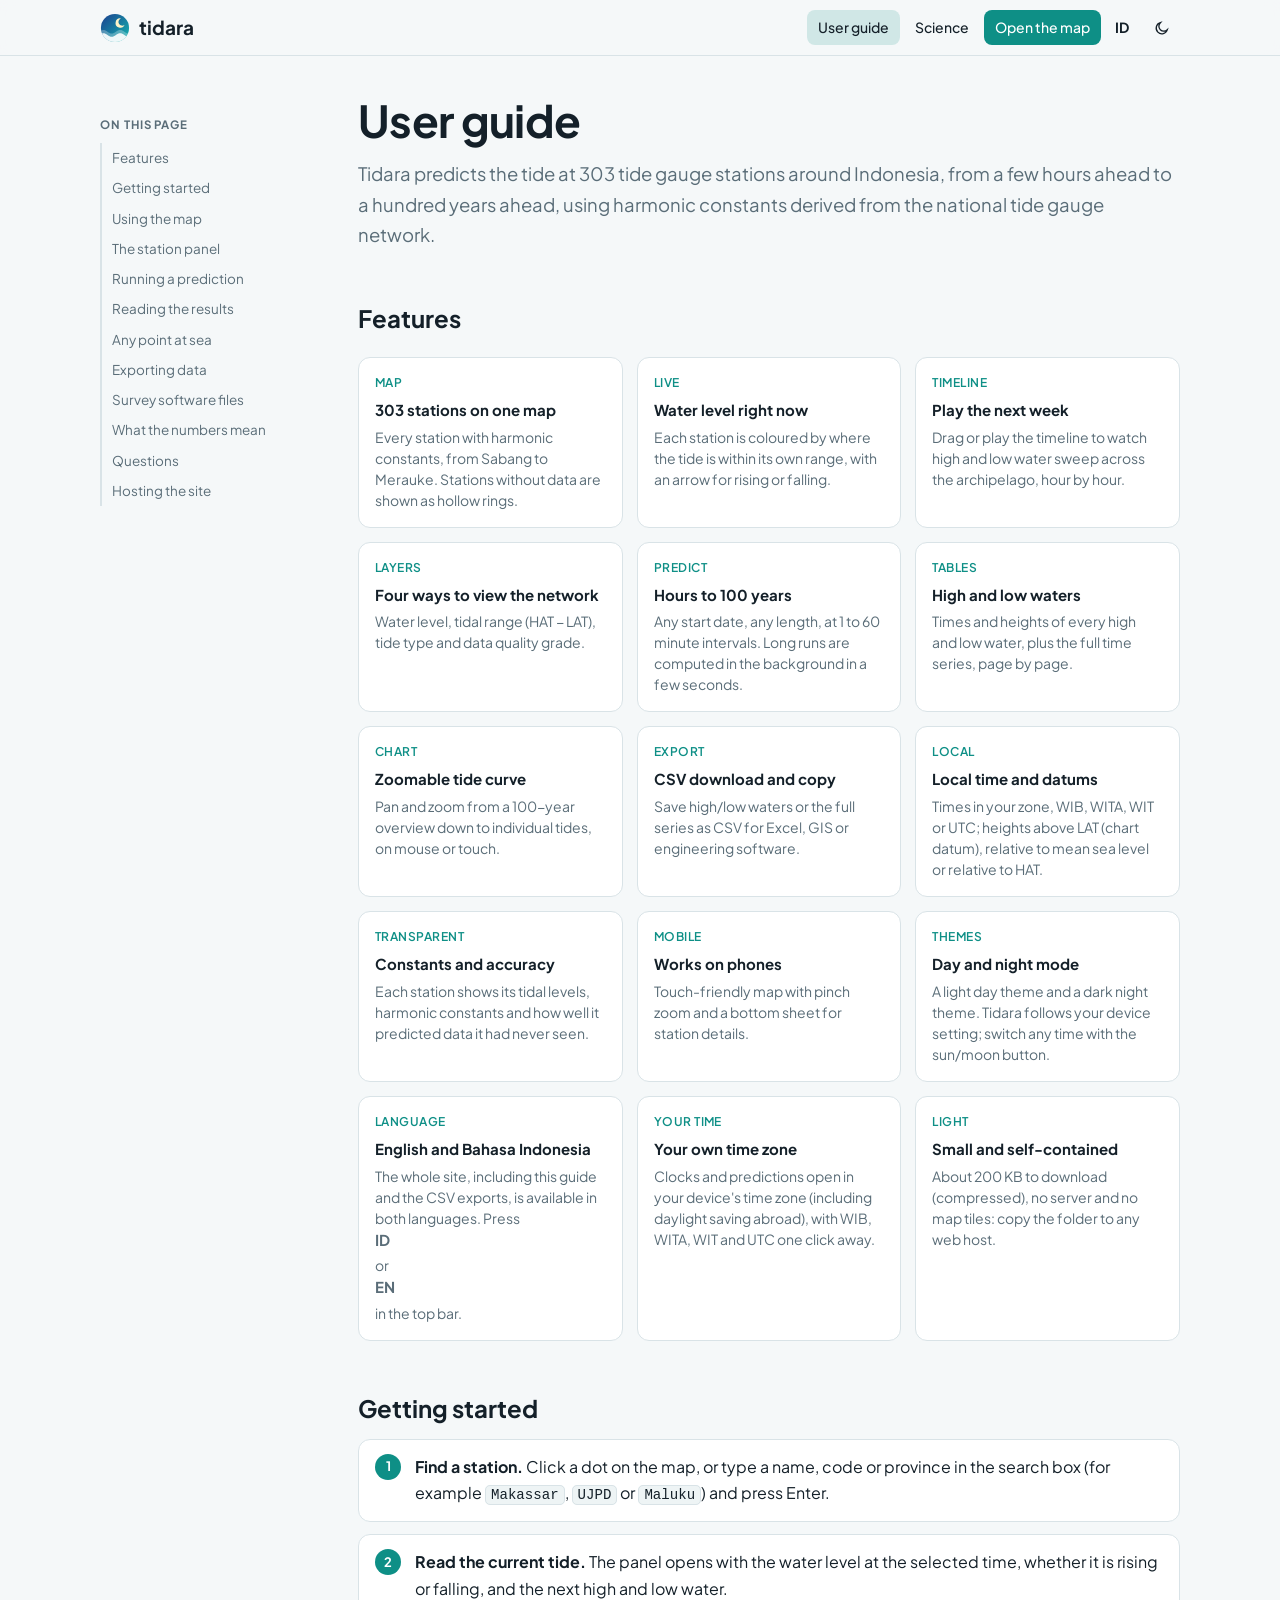
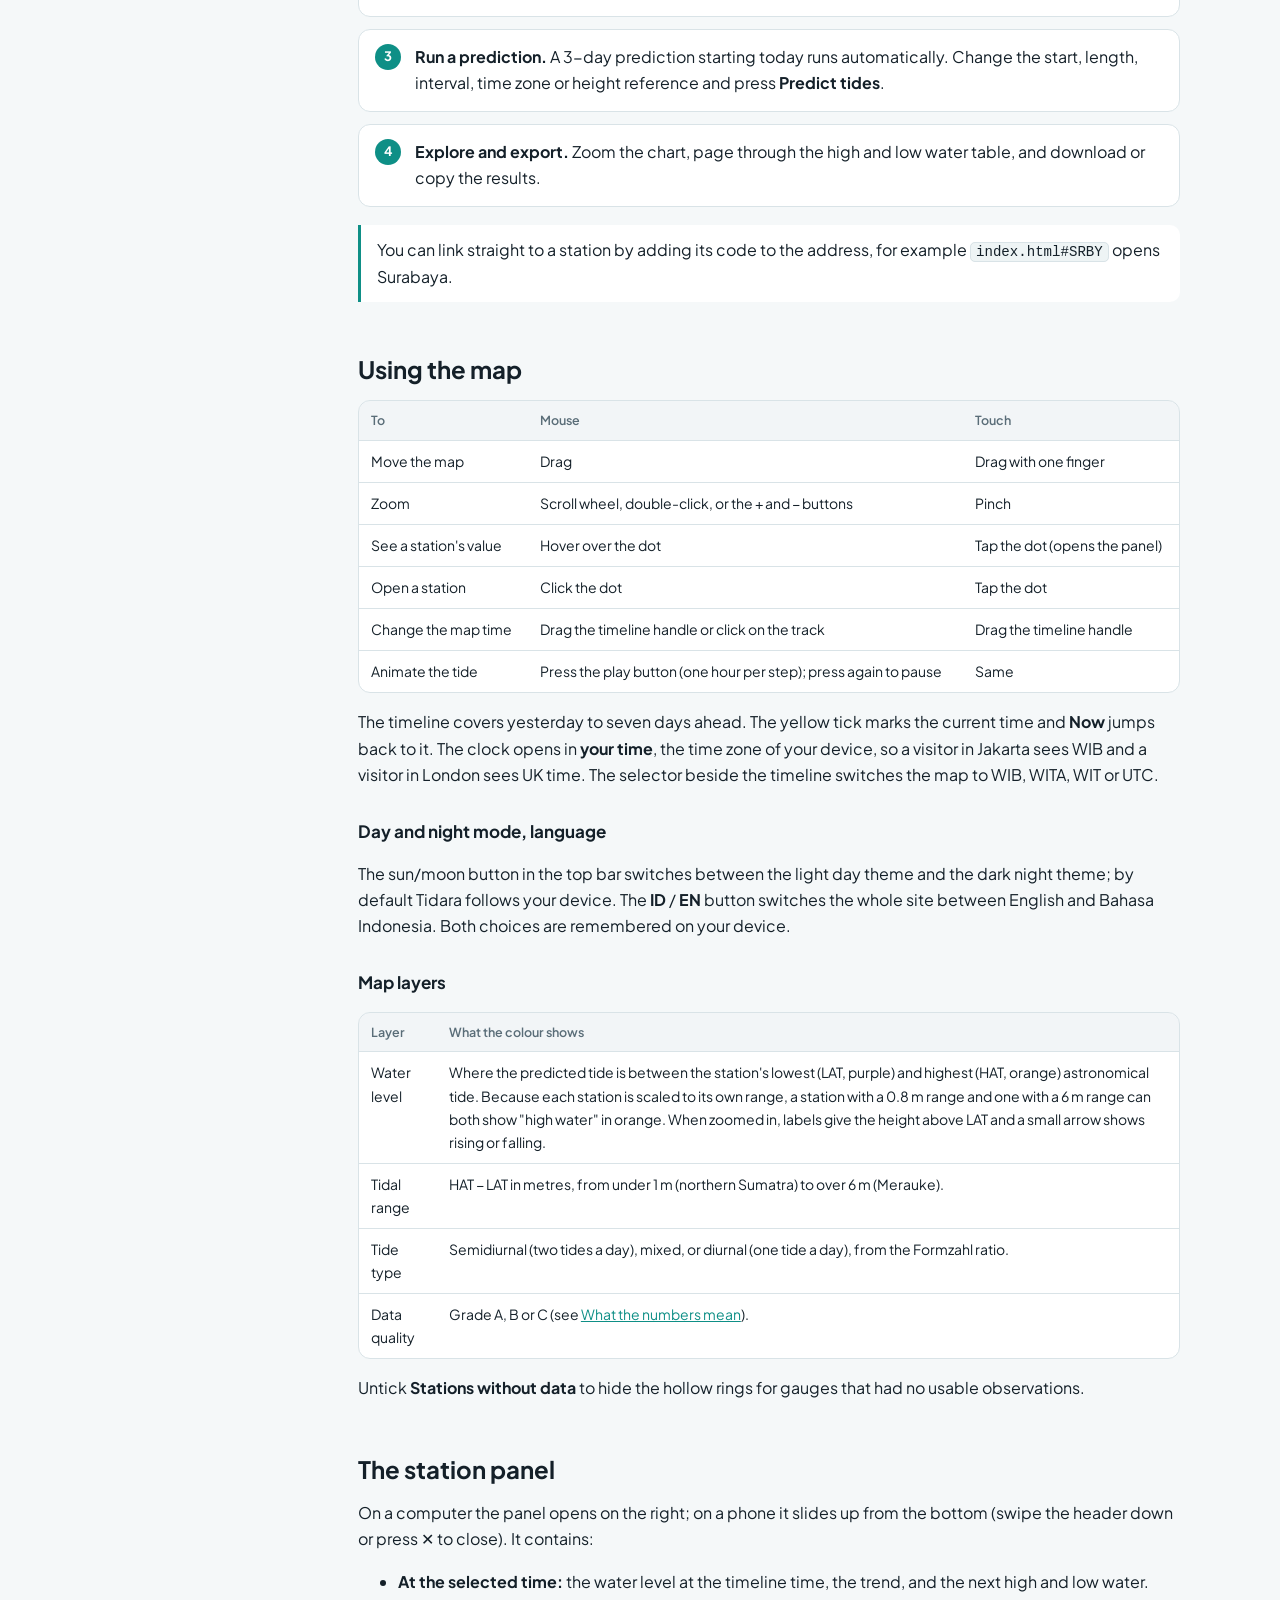
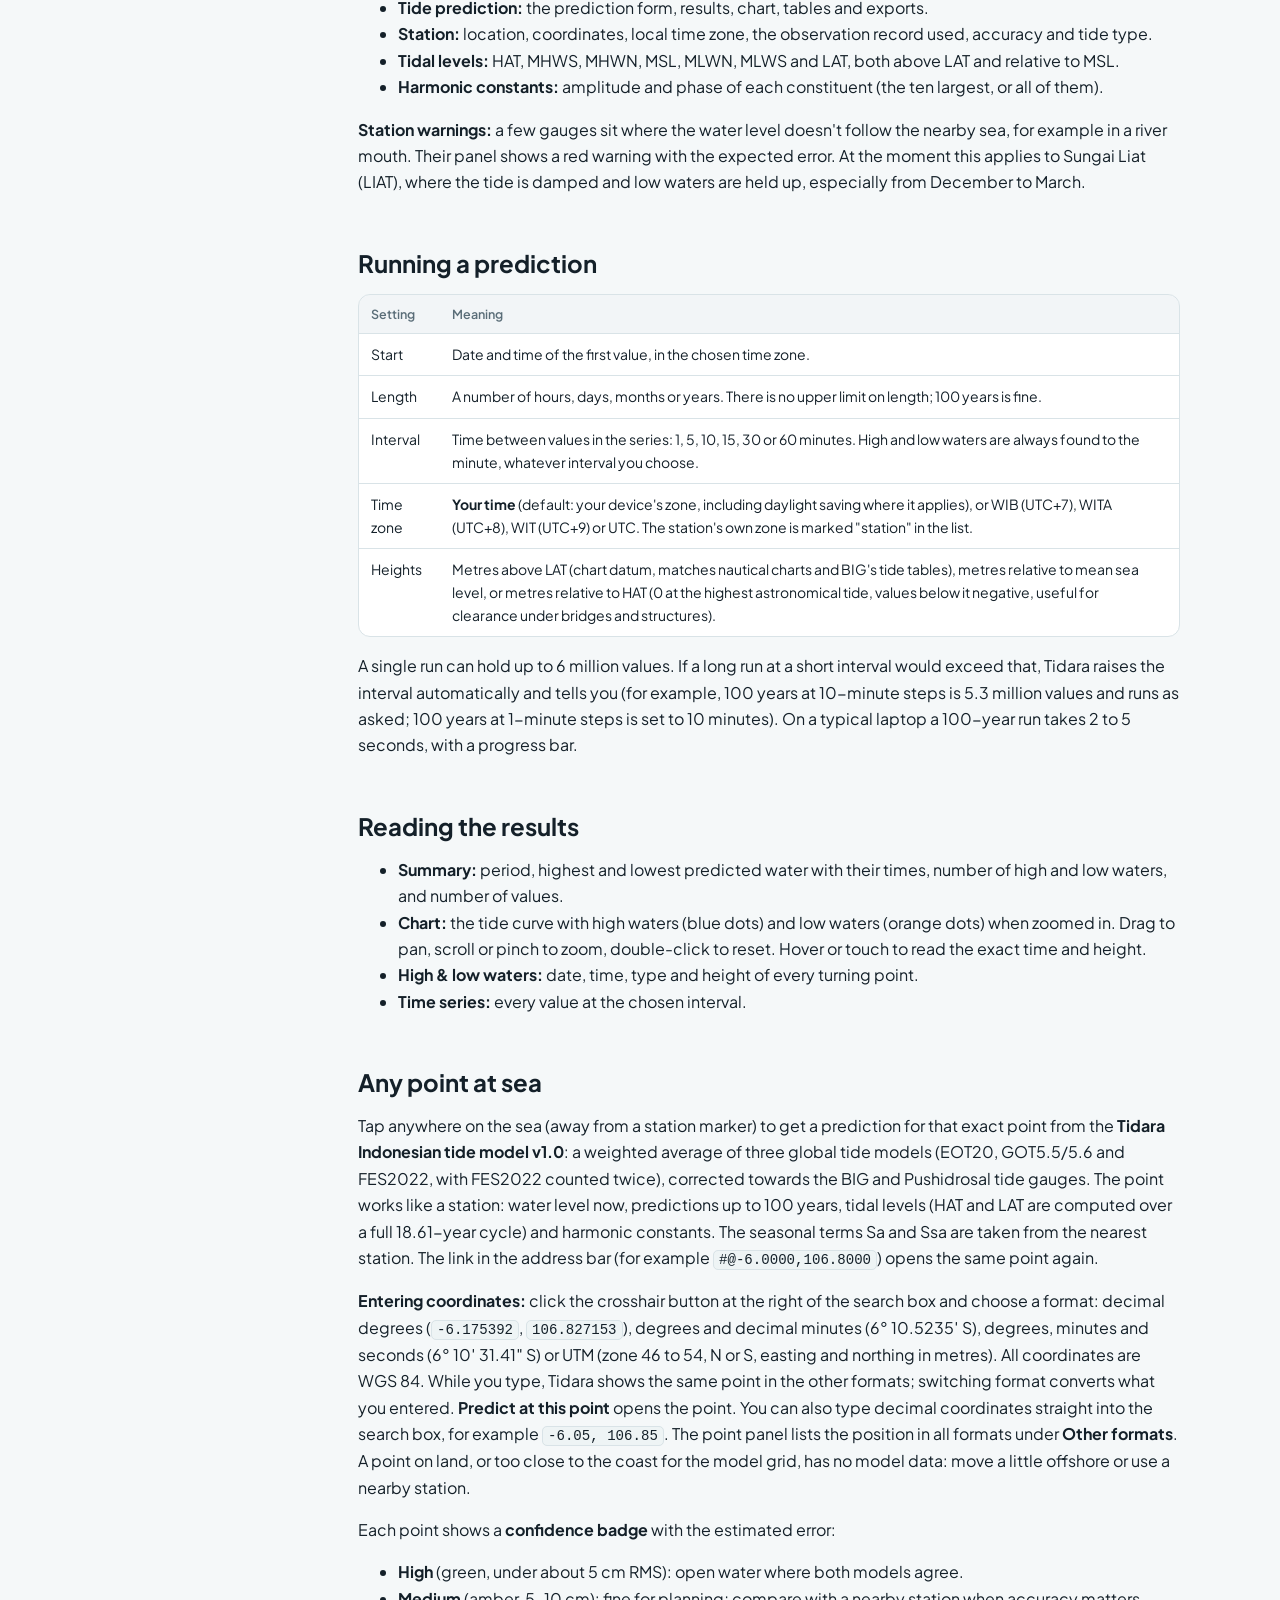
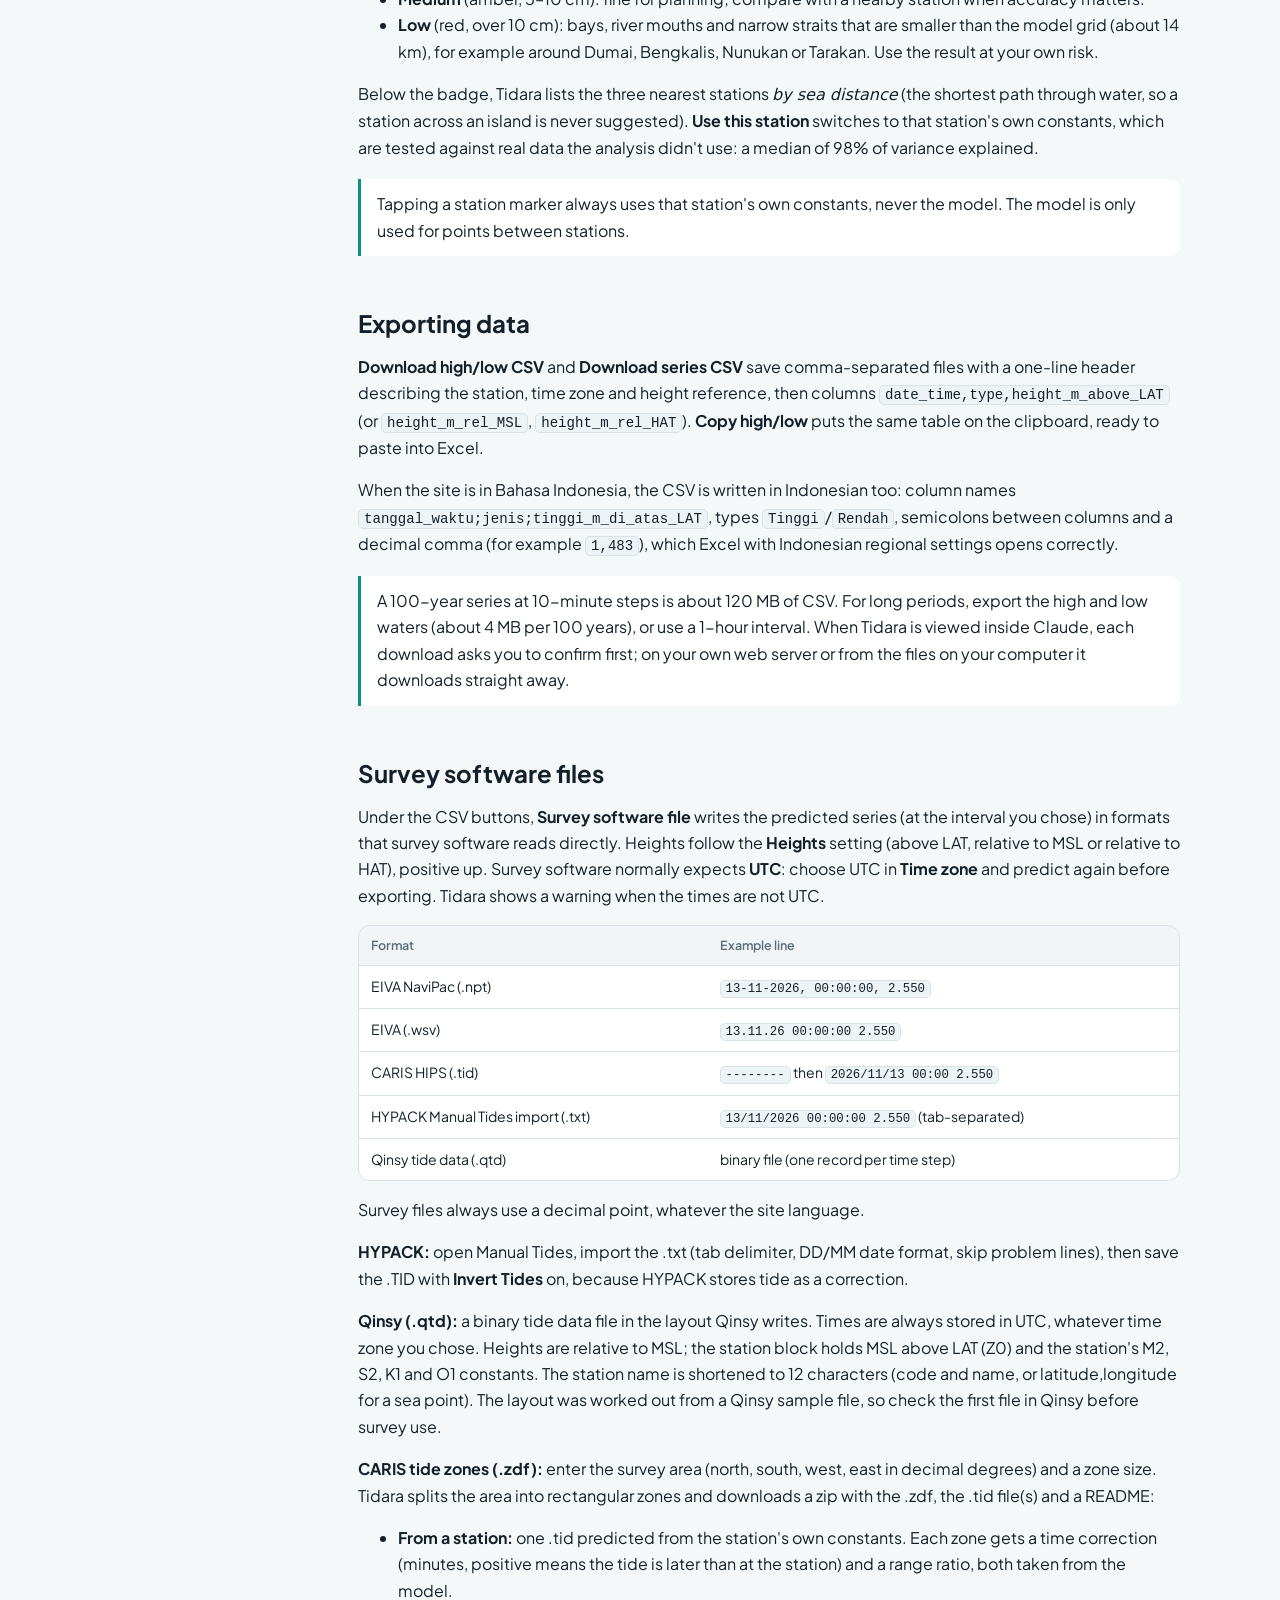
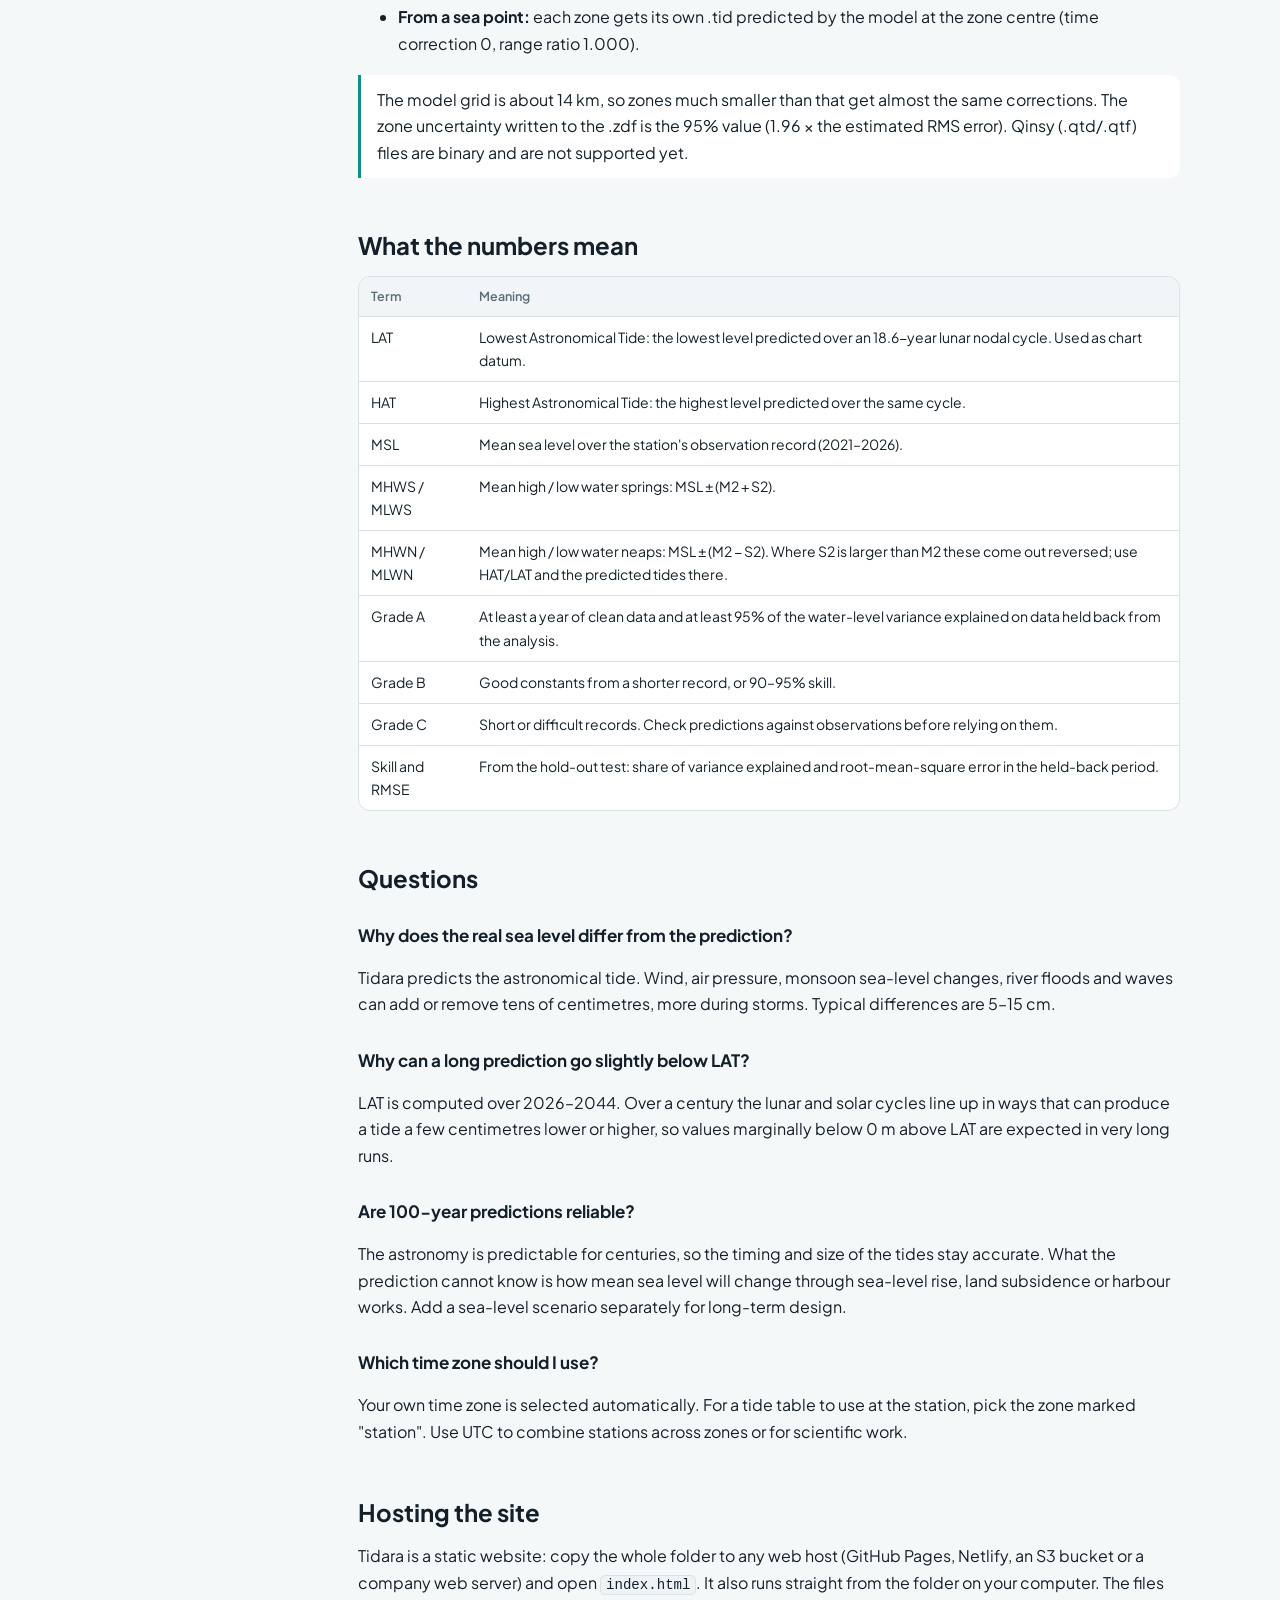
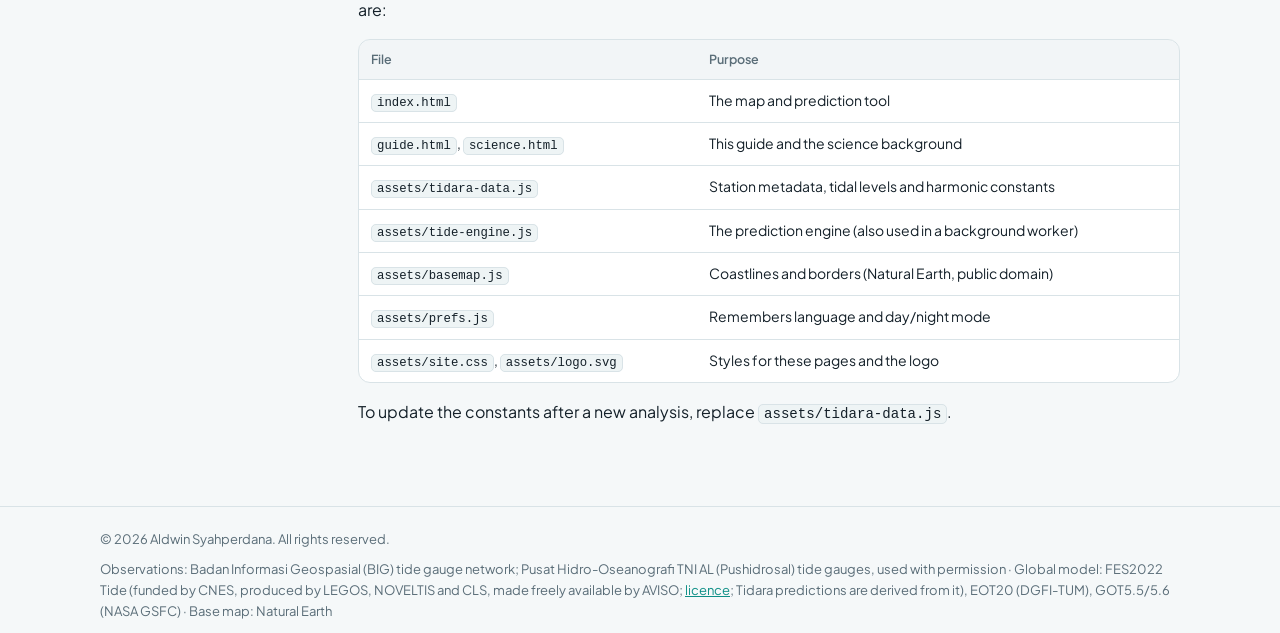
==== commit be55347c: "Tidara v1.0: tide model for any point at sea, survey file exports, new credits - Tidara Indonesian t" ====
--- a/guide.html
+++ b/guide.html
@@ -27,7 +27,9 @@
     <a href="#station">The station panel</a>
     <a href="#predict">Running a prediction</a>
     <a href="#results">Reading the results</a>
+    <a href="#seapoint">Any point at sea</a>
     <a href="#export">Exporting data</a>
+    <a href="#survey">Survey software files</a>
     <a href="#numbers">What the numbers mean</a>
     <a href="#faq">Questions</a>
     <a href="#hosting">Hosting the site</a>
@@ -96,6 +98,7 @@
       <li><b>Tidal levels:</b> HAT, MHWS, MHWN, MSL, MLWN, MLWS and LAT, both above LAT and relative to MSL.</li>
       <li><b>Harmonic constants:</b> amplitude and phase of each constituent (the ten largest, or all of them).</li>
     </ul>
+    <p><b>Station warnings:</b> a few gauges sit where the water level doesn't follow the nearby sea, for example in a river mouth. Their panel shows a red warning with the expected error. At the moment this applies to Sungai Liat (LIAT), where the tide is damped and low waters are held up, especially from December to March.</p>
 
     <h2 id="predict">Running a prediction</h2>
     <div class="tbl"><table>
@@ -116,10 +119,42 @@
       <li><b>Time series:</b> every value at the chosen interval.</li>
     </ul>
 
+    <h2 id="seapoint">Any point at sea</h2>
+    <p>Tap anywhere on the sea (away from a station marker) to get a prediction for that exact point from the <b>Tidara Indonesian tide model v1.0</b>: a weighted average of three global tide models (EOT20, GOT5.5/5.6 and FES2022, with FES2022 counted twice), corrected towards the BIG and Pushidrosal tide gauges. The point works like a station: water level now, predictions up to 100 years, tidal levels (HAT and LAT are computed over a full 18.61-year cycle) and harmonic constants. The seasonal terms Sa and Ssa are taken from the nearest station. The link in the address bar (for example <code>#@-6.0000,106.8000</code>) opens the same point again.</p>
+    <p><b>Entering coordinates:</b> click the crosshair button at the right of the search box and choose a format: decimal degrees (<kbd>-6.175392</kbd>, <kbd>106.827153</kbd>), degrees and decimal minutes (6° 10.5235′ S), degrees, minutes and seconds (6° 10′ 31.41″ S) or UTM (zone 46 to 54, N or S, easting and northing in metres). All coordinates are WGS 84. While you type, Tidara shows the same point in the other formats; switching format converts what you entered. <b>Predict at this point</b> opens the point. You can also type decimal coordinates straight into the search box, for example <kbd>-6.05, 106.85</kbd>. The point panel lists the position in all formats under <b>Other formats</b>. A point on land, or too close to the coast for the model grid, has no model data: move a little offshore or use a nearby station.</p>
+    <p>Each point shows a <b>confidence badge</b> with the estimated error:</p>
+    <ul>
+      <li><b>High</b> (green, under about 5 cm RMS): open water where both models agree.</li>
+      <li><b>Medium</b> (amber, 5–10 cm): fine for planning; compare with a nearby station when accuracy matters.</li>
+      <li><b>Low</b> (red, over 10 cm): bays, river mouths and narrow straits that are smaller than the model grid (about 14 km), for example around Dumai, Bengkalis, Nunukan or Tarakan. Use the result at your own risk.</li>
+    </ul>
+    <p>Below the badge, Tidara lists the three nearest stations <i>by sea distance</i> (the shortest path through water, so a station across an island is never suggested). <b>Use this station</b> switches to that station's own constants, which are tested against real data the analysis didn't use: a median of 98% of variance explained.</p>
+    <div class="note">Tapping a station marker always uses that station's own constants, never the model. The model is only used for points between stations.</div>
+
     <h2 id="export">Exporting data</h2>
     <p><b>Download high/low CSV</b> and <b>Download series CSV</b> save comma-separated files with a one-line header describing the station, time zone and height reference, then columns <code>date_time,type,height_m_above_LAT</code> (or <code>height_m_rel_MSL</code>, <code>height_m_rel_HAT</code>). <b>Copy high/low</b> puts the same table on the clipboard, ready to paste into Excel.</p>
     <p>When the site is in Bahasa Indonesia, the CSV is written in Indonesian too: column names <code>tanggal_waktu;jenis;tinggi_m_di_atas_LAT</code>, types <code>Tinggi</code>/<code>Rendah</code>, semicolons between columns and a decimal comma (for example <code>1,483</code>), which Excel with Indonesian regional settings opens correctly.</p>
     <div class="note">A 100-year series at 10-minute steps is about 120 MB of CSV. For long periods, export the high and low waters (about 4 MB per 100 years), or use a 1-hour interval. When Tidara is viewed inside Claude, each download asks you to confirm first; on your own web server or from the files on your computer it downloads straight away.</div>
+
+    <h2 id="survey">Survey software files</h2>
+    <p>Under the CSV buttons, <b>Survey software file</b> writes the predicted series (at the interval you chose) in formats that survey software reads directly. Heights follow the <b>Heights</b> setting (above LAT, relative to MSL or relative to HAT), positive up. Survey software normally expects <b>UTC</b>: choose UTC in <b>Time zone</b> and predict again before exporting. Tidara shows a warning when the times are not UTC.</p>
+    <div class="tbl"><table>
+      <tr><th>Format</th><th>Example line</th></tr>
+      <tr><td>EIVA NaviPac (.npt)</td><td><code>13-11-2026, 00:00:00, 2.550</code></td></tr>
+      <tr><td>EIVA (.wsv)</td><td><code>13.11.26 00:00:00 2.550</code></td></tr>
+      <tr><td>CARIS HIPS (.tid)</td><td><code>--------</code> then <code>2026/11/13 00:00 2.550</code></td></tr>
+      <tr><td>HYPACK Manual Tides import (.txt)</td><td><code>13/11/2026&#9;00:00:00&#9;2.550</code> (tab-separated)</td></tr>
+      <tr><td>Qinsy tide data (.qtd)</td><td>binary file (one record per time step)</td></tr>
+    </table></div>
+    <p>Survey files always use a decimal point, whatever the site language.</p>
+    <p><b>HYPACK:</b> open Manual Tides, import the .txt (tab delimiter, DD/MM date format, skip problem lines), then save the .TID with <b>Invert Tides</b> on, because HYPACK stores tide as a correction.</p>
+    <p><b>Qinsy (.qtd):</b> a binary tide data file in the layout Qinsy writes. Times are always stored in UTC, whatever time zone you chose. Heights are relative to MSL; the station block holds MSL above LAT (Z0) and the station's M2, S2, K1 and O1 constants. The station name is shortened to 12 characters (code and name, or latitude,longitude for a sea point). The layout was worked out from a Qinsy sample file, so check the first file in Qinsy before survey use.</p>
+    <p><b>CARIS tide zones (.zdf):</b> enter the survey area (north, south, west, east in decimal degrees) and a zone size. Tidara splits the area into rectangular zones and downloads a zip with the .zdf, the .tid file(s) and a README:</p>
+    <ul>
+      <li><b>From a station:</b> one .tid predicted from the station's own constants. Each zone gets a time correction (minutes, positive means the tide is later than at the station) and a range ratio, both taken from the model.</li>
+      <li><b>From a sea point:</b> each zone gets its own .tid predicted by the model at the zone centre (time correction 0, range ratio 1.000).</li>
+    </ul>
+    <div class="note">The model grid is about 14 km, so zones much smaller than that get almost the same corrections. The zone uncertainty written to the .zdf is the 95% value (1.96 × the estimated RMS error). Qinsy (.qtd/.qtf) files are binary and are not supported yet.</div>
 
     <h2 id="numbers">What the numbers mean</h2>
     <div class="tbl"><table>
@@ -169,7 +204,9 @@
     <a href="#id-station">Panel stasiun</a>
     <a href="#id-predict">Menjalankan prediksi</a>
     <a href="#id-results">Membaca hasil</a>
+    <a href="#id-seapoint">Titik mana pun di laut</a>
     <a href="#id-export">Mengekspor data</a>
+    <a href="#id-survey">Berkas perangkat lunak survei</a>
     <a href="#id-numbers">Arti angka-angka</a>
     <a href="#id-faq">Pertanyaan</a>
     <a href="#id-hosting">Memasang situs</a>
@@ -238,6 +275,7 @@
       <li><b>Elevasi pasut:</b> HAT, MHWS, MHWN, MSL, MLWN, MLWS, dan LAT, baik di atas LAT maupun terhadap MSL.</li>
       <li><b>Konstanta harmonik:</b> amplitudo dan fase setiap komponen pasut (sepuluh terbesar, atau semuanya).</li>
     </ul>
+    <p><b>Peringatan stasiun:</b> beberapa stasiun berada di tempat yang muka airnya tidak mengikuti laut di dekatnya, misalnya di muara sungai. Panelnya menampilkan peringatan merah beserta perkiraan galatnya. Saat ini berlaku untuk Sungai Liat (LIAT), tempat pasut teredam dan air rendah tertahan, terutama pada Desember sampai Maret.</p>
 
     <h2 id="id-predict">Menjalankan prediksi</h2>
     <div class="tbl"><table>
@@ -258,10 +296,42 @@
       <li><b>Deret waktu:</b> setiap nilai pada interval yang dipilih.</li>
     </ul>
 
+    <h2 id="id-seapoint">Titik mana pun di laut</h2>
+    <p>Ketuk laut di mana saja (di luar penanda stasiun) untuk mendapatkan prediksi di titik itu dari <b>Model pasut Indonesia Tidara v1.0</b>: rata-rata berbobot tiga model pasut global (EOT20, GOT5.5/5.6 dan FES2022, dengan FES2022 dihitung dua kali) yang dikoreksi dengan stasiun pasut BIG dan Pushidrosal. Titik ini berfungsi seperti stasiun: muka air saat ini, prediksi hingga 100 tahun, elevasi pasut (HAT dan LAT dihitung dari satu siklus penuh 18,61 tahun), dan konstanta harmonik. Komponen musiman Sa dan Ssa diambil dari stasiun terdekat. Tautan di bilah alamat (misalnya <code>#@-6.0000,106.8000</code>) membuka titik yang sama lagi.</p>
+    <p><b>Memasukkan koordinat:</b> klik tombol bidik di kanan kotak pencarian lalu pilih format: derajat desimal (<kbd>-6,175392</kbd>, <kbd>106,827153</kbd>), derajat dan menit desimal (6° 10,5235′ S), derajat, menit dan detik (6° 10′ 31,41″ S) atau UTM (zona 46 sampai 54, N atau S, easting dan northing dalam meter). Semua koordinat memakai WGS 84. Saat Anda mengetik, Tidara menampilkan titik yang sama dalam format lain; mengganti format akan mengonversi isian Anda. <b>Prediksi di titik ini</b> membuka titik tersebut. Koordinat desimal juga bisa diketik langsung di kotak pencarian, misalnya <kbd>-6.05, 106.85</kbd>. Panel titik menampilkan posisi dalam semua format pada <b>Format lain</b>. Titik di darat, atau terlalu dekat pantai untuk grid model, tidak memiliki data model: geser sedikit ke laut atau gunakan stasiun terdekat.</p>
+    <p>Setiap titik menampilkan <b>lencana keyakinan</b> dengan perkiraan galat:</p>
+    <ul>
+      <li><b>Tinggi</b> (hijau, di bawah sekitar 5 cm RMS): perairan terbuka, kedua model sesuai.</li>
+      <li><b>Sedang</b> (kuning, 5–10 cm): cukup untuk perencanaan; bandingkan dengan stasiun terdekat bila akurasi penting.</li>
+      <li><b>Rendah</b> (merah, di atas 10 cm): teluk, muara sungai dan selat sempit yang lebih kecil dari grid model (sekitar 14 km), misalnya sekitar Dumai, Bengkalis, Nunukan atau Tarakan. Risiko penggunaan ditanggung pengguna.</li>
+    </ul>
+    <p>Di bawah lencana, Tidara menampilkan tiga stasiun terdekat <i>menurut jarak laut</i> (lintasan terpendek melalui air, sehingga stasiun di seberang pulau tidak akan disarankan). <b>Pakai stasiun ini</b> beralih ke konstanta stasiun itu sendiri, yang diuji pada data yang tidak dipakai dalam analisis: median 98% varians terjelaskan.</p>
+    <div class="note">Mengetuk penanda stasiun selalu memakai konstanta stasiun itu sendiri, bukan model. Model hanya dipakai untuk titik di antara stasiun.</div>
+
     <h2 id="id-export">Mengekspor data</h2>
     <p><b>Unduh CSV tinggi/rendah</b> dan <b>Unduh CSV deret waktu</b> menyimpan berkas dengan satu baris keterangan (stasiun, zona waktu, dan acuan ketinggian), lalu kolom data. <b>Salin tinggi/rendah</b> menyalin tabel yang sama ke papan klip, siap ditempel ke Excel.</p>
     <p>Dalam Bahasa Indonesia, CSV juga ditulis dalam Bahasa Indonesia: kolom <code>tanggal_waktu;jenis;tinggi_m_di_atas_LAT</code> (atau <code>tinggi_m_thd_MSL</code>, <code>tinggi_m_thd_HAT</code>), jenis <code>Tinggi</code>/<code>Rendah</code>, titik koma sebagai pemisah kolom, dan koma desimal (misalnya <code>1,483</code>), sehingga langsung terbaca benar oleh Excel dengan pengaturan wilayah Indonesia. Dalam Bahasa Inggris, CSV memakai koma sebagai pemisah dan titik desimal.</p>
     <div class="note">Deret 100 tahun dengan interval 10 menit berukuran sekitar 120 MB. Untuk periode panjang, ekspor air tinggi dan rendah saja (sekitar 4 MB per 100 tahun), atau gunakan interval 1 jam. Saat Tidara dibuka di dalam Claude, setiap unduhan meminta konfirmasi terlebih dahulu; di server web Anda sendiri atau dari berkas di komputer, unduhan langsung berjalan.</div>
+
+    <h2 id="id-survey">Berkas perangkat lunak survei</h2>
+    <p>Di bawah tombol CSV, <b>Berkas perangkat lunak survei</b> menulis deret prediksi (dengan interval yang Anda pilih) dalam format yang langsung dibaca perangkat lunak survei. Ketinggian mengikuti pilihan <b>Ketinggian</b> (di atas LAT, terhadap MSL atau terhadap HAT), positif ke atas. Perangkat lunak survei umumnya memakai <b>UTC</b>: pilih UTC pada <b>Zona waktu</b> lalu prediksi ulang sebelum mengekspor. Tidara menampilkan peringatan bila waktunya bukan UTC.</p>
+    <div class="tbl"><table>
+      <tr><th>Format</th><th>Contoh baris</th></tr>
+      <tr><td>EIVA NaviPac (.npt)</td><td><code>13-11-2026, 00:00:00, 2.550</code></td></tr>
+      <tr><td>EIVA (.wsv)</td><td><code>13.11.26 00:00:00 2.550</code></td></tr>
+      <tr><td>CARIS HIPS (.tid)</td><td><code>--------</code> lalu <code>2026/11/13 00:00 2.550</code></td></tr>
+      <tr><td>Impor HYPACK Manual Tides (.txt)</td><td><code>13/11/2026&#9;00:00:00&#9;2.550</code> (dipisah tab)</td></tr>
+      <tr><td>Data pasut Qinsy (.qtd)</td><td>berkas biner (satu rekaman per langkah waktu)</td></tr>
+    </table></div>
+    <p>Berkas survei selalu memakai titik desimal, apa pun bahasa situs.</p>
+    <p><b>HYPACK:</b> buka Manual Tides, impor .txt (pemisah tab, format tanggal DD/MM, lewati baris bermasalah), lalu simpan .TID dengan <b>Invert Tides</b> aktif, karena HYPACK menyimpan pasut sebagai koreksi.</p>
+    <p><b>Qinsy (.qtd):</b> berkas data pasut biner dengan susunan seperti yang ditulis Qinsy. Waktu selalu disimpan dalam UTC, apa pun zona waktu yang dipilih. Tinggi relatif terhadap MSL; blok stasiun berisi MSL di atas LAT (Z0) serta konstanta M2, S2, K1 dan O1 stasiun. Nama stasiun dipendekkan menjadi 12 karakter (kode dan nama, atau lintang,bujur untuk titik laut). Susunan berkas diturunkan dari contoh berkas Qinsy, jadi periksa berkas pertama di Qinsy sebelum dipakai untuk survei.</p>
+    <p><b>Zona pasut CARIS (.zdf):</b> isi area survei (utara, selatan, barat, timur dalam derajat desimal) dan ukuran zona. Tidara membagi area menjadi zona persegi dan mengunduh zip berisi .zdf, berkas .tid, dan README:</p>
+    <ul>
+      <li><b>Dari stasiun:</b> satu .tid dari konstanta stasiun. Setiap zona mendapat koreksi waktu (menit, positif berarti pasut lebih lambat daripada di stasiun) dan rasio tunggang, keduanya dari model.</li>
+      <li><b>Dari titik laut:</b> setiap zona mendapat .tid sendiri dari model di pusat zona (koreksi waktu 0, rasio tunggang 1,000).</li>
+    </ul>
+    <div class="note">Grid model sekitar 14 km, sehingga zona yang jauh lebih kecil mendapat koreksi yang hampir sama. Ketidakpastian zona dalam .zdf adalah nilai 95% (1,96 × perkiraan galat RMS). Berkas Qinsy (.qtd/.qtf) berformat biner dan belum didukung.</div>
 
     <h2 id="id-numbers">Arti angka-angka</h2>
     <div class="tbl"><table>
@@ -304,7 +374,7 @@
 </div>
 <footer class="site"><div class="in">
   <span><span data-l="en">© 2026 Aldwin Syahperdana. All rights reserved.</span><span data-l="id">© 2026 Aldwin Syahperdana. Hak cipta dilindungi.</span></span>
-  <span><span data-l="en">Observations: Badan Informasi Geospasial (BIG) tide gauge network · Base map: Natural Earth</span><span data-l="id">Data pengamatan: jaringan stasiun pasut Badan Informasi Geospasial (BIG) · Peta dasar: Natural Earth</span></span>
+  <span><span data-l="en">Observations: Badan Informasi Geospasial (BIG) tide gauge network; Pusat Hidro-Oseanografi TNI AL (Pushidrosal) tide gauges, used with permission · Global model: FES2022 Tide (funded by CNES, produced by LEGOS, NOVELTIS and CLS, made freely available by AVISO; <a href="https://www.aviso.altimetry.fr/fileadmin/documents/data/License_Aviso.pdf">licence</a>; Tidara predictions are derived from it), EOT20 (DGFI-TUM), GOT5.5/5.6 (NASA GSFC) · Base map: Natural Earth</span><span data-l="id">Data pengamatan: jaringan stasiun pasut Badan Informasi Geospasial (BIG); stasiun pasut Pusat Hidro-Oseanografi TNI AL (Pushidrosal), digunakan dengan izin · Model global: FES2022 Tide (didanai CNES, dibuat oleh LEGOS, NOVELTIS dan CLS, disediakan gratis oleh AVISO; <a href="https://www.aviso.altimetry.fr/fileadmin/documents/data/License_Aviso.pdf">lisensi</a>; prediksi Tidara diturunkan darinya), EOT20 (DGFI-TUM), GOT5.5/5.6 (NASA GSFC) · Peta dasar: Natural Earth</span></span>
 </div></footer>
 <script>TidaraPrefs.onChange(() => { document.title = TidaraPrefs.lang === "id" ? 'Panduan Tidara' : 'Tidara User Guide'; });</script>
 </body>
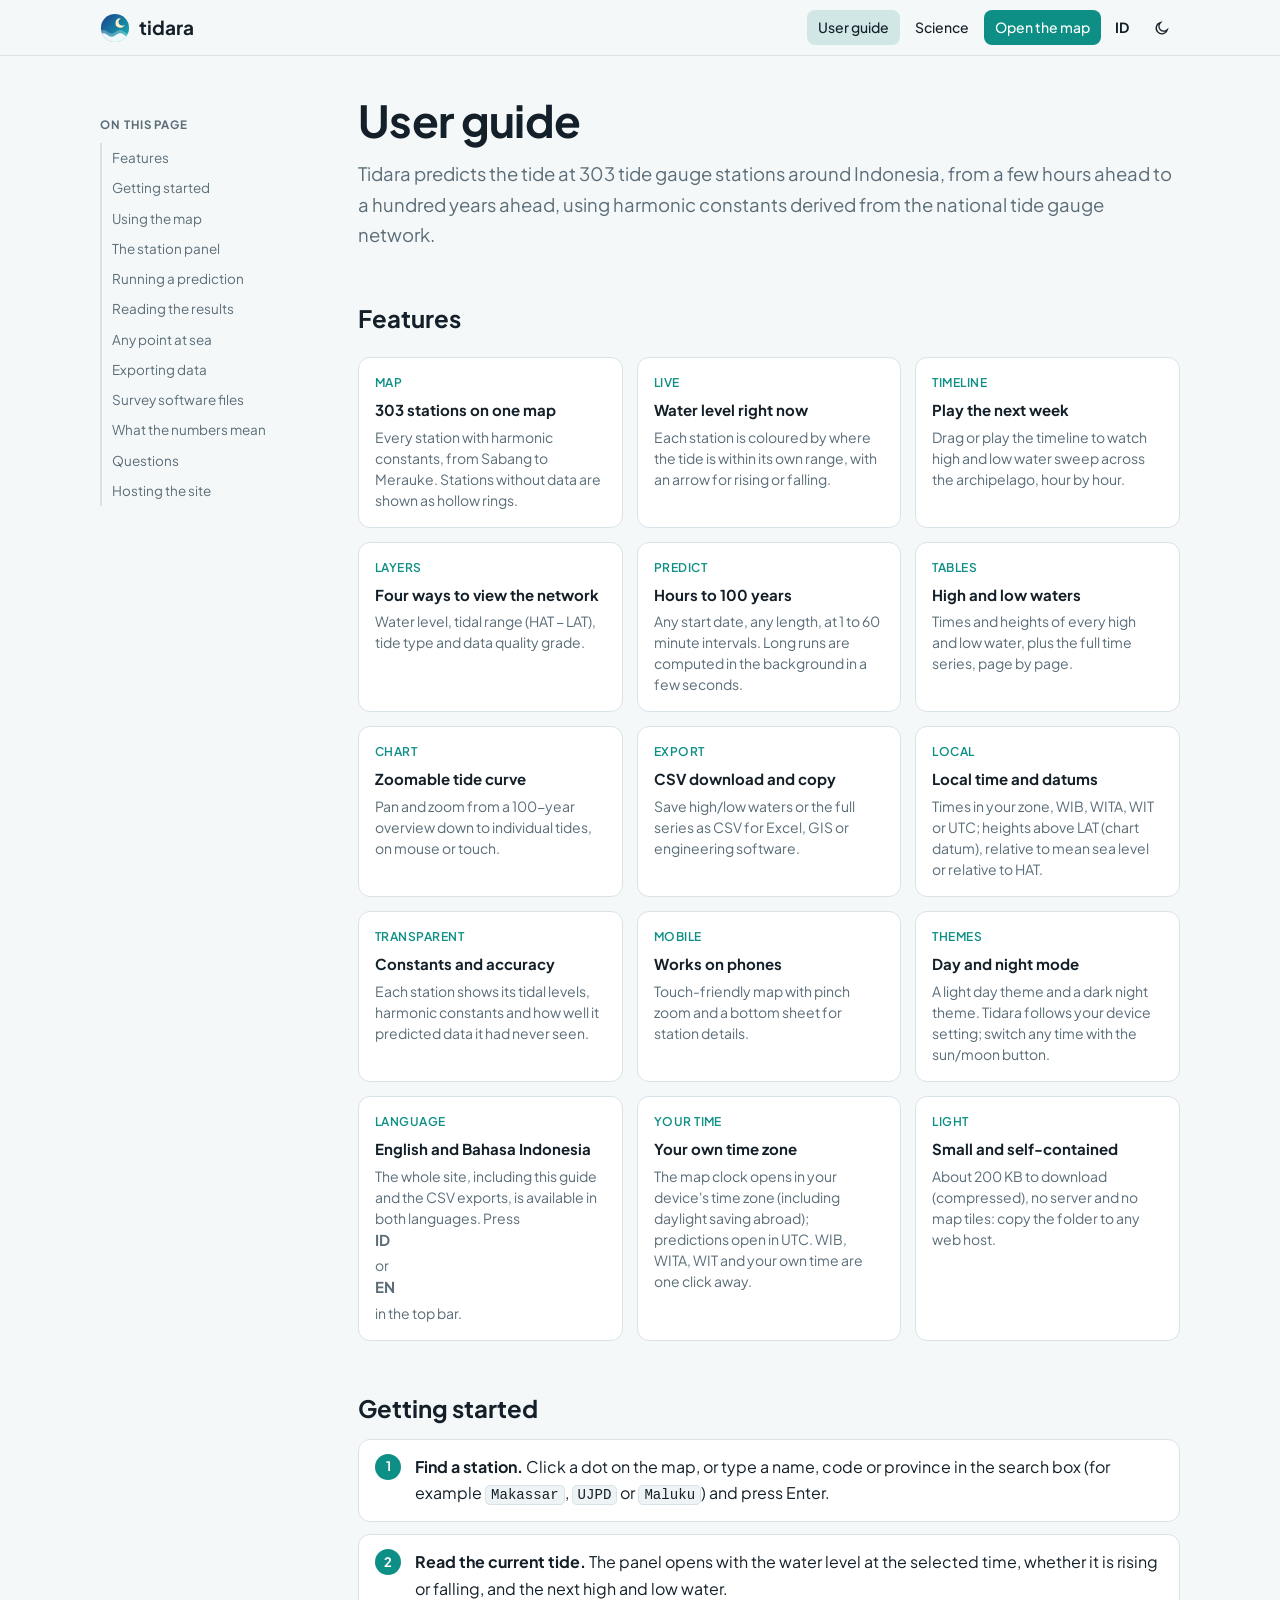
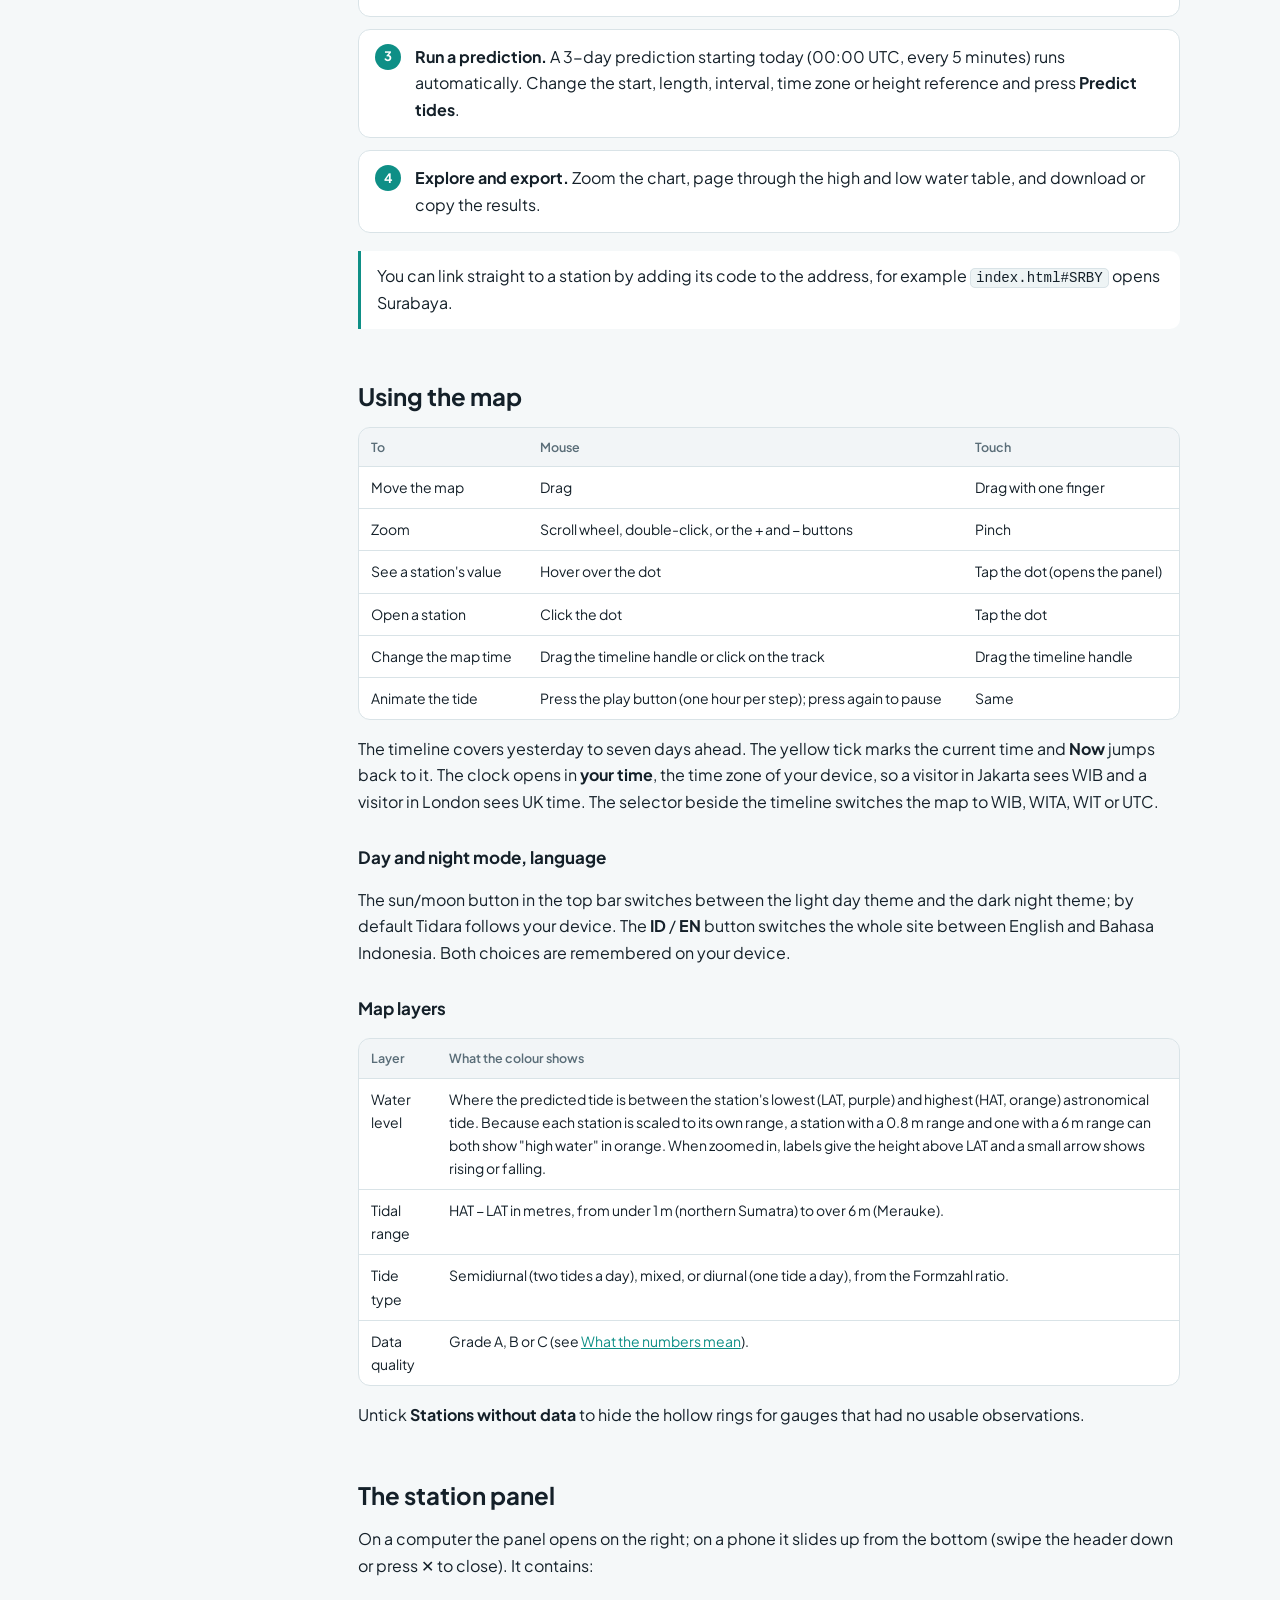
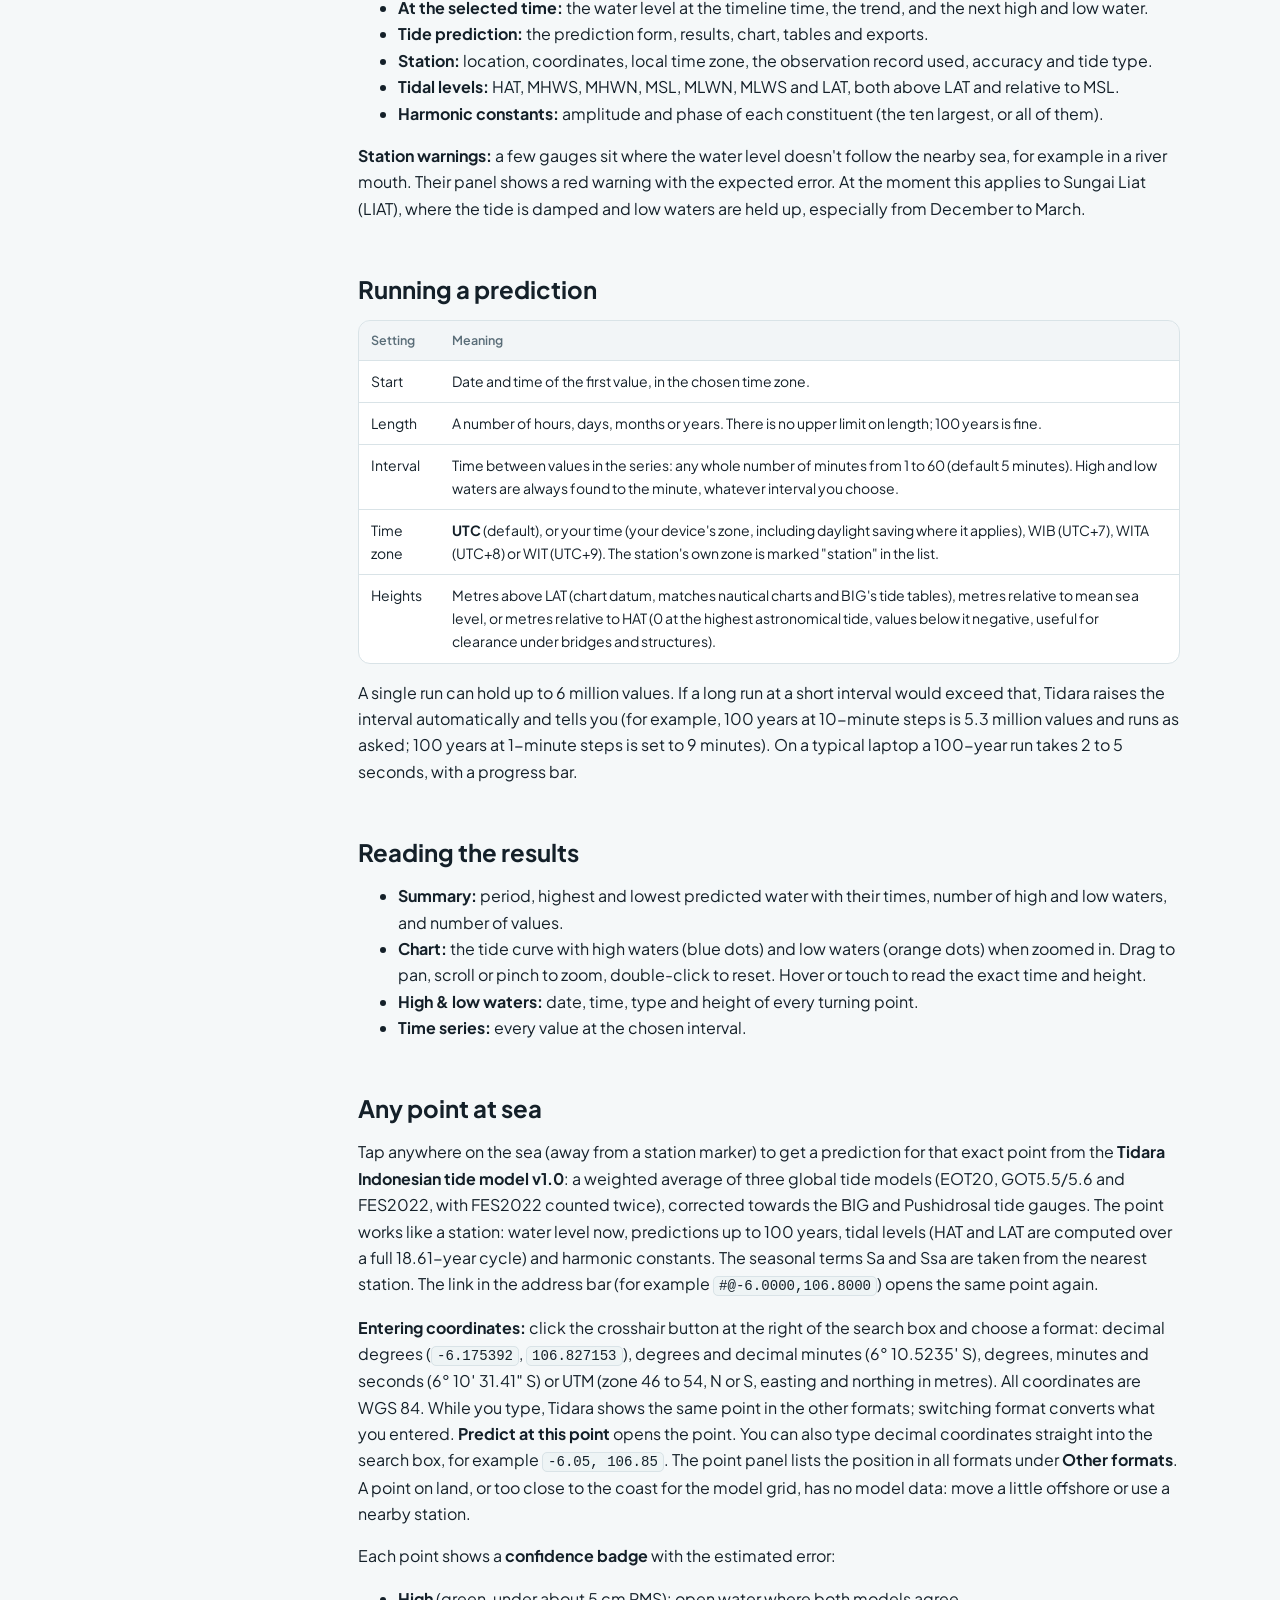
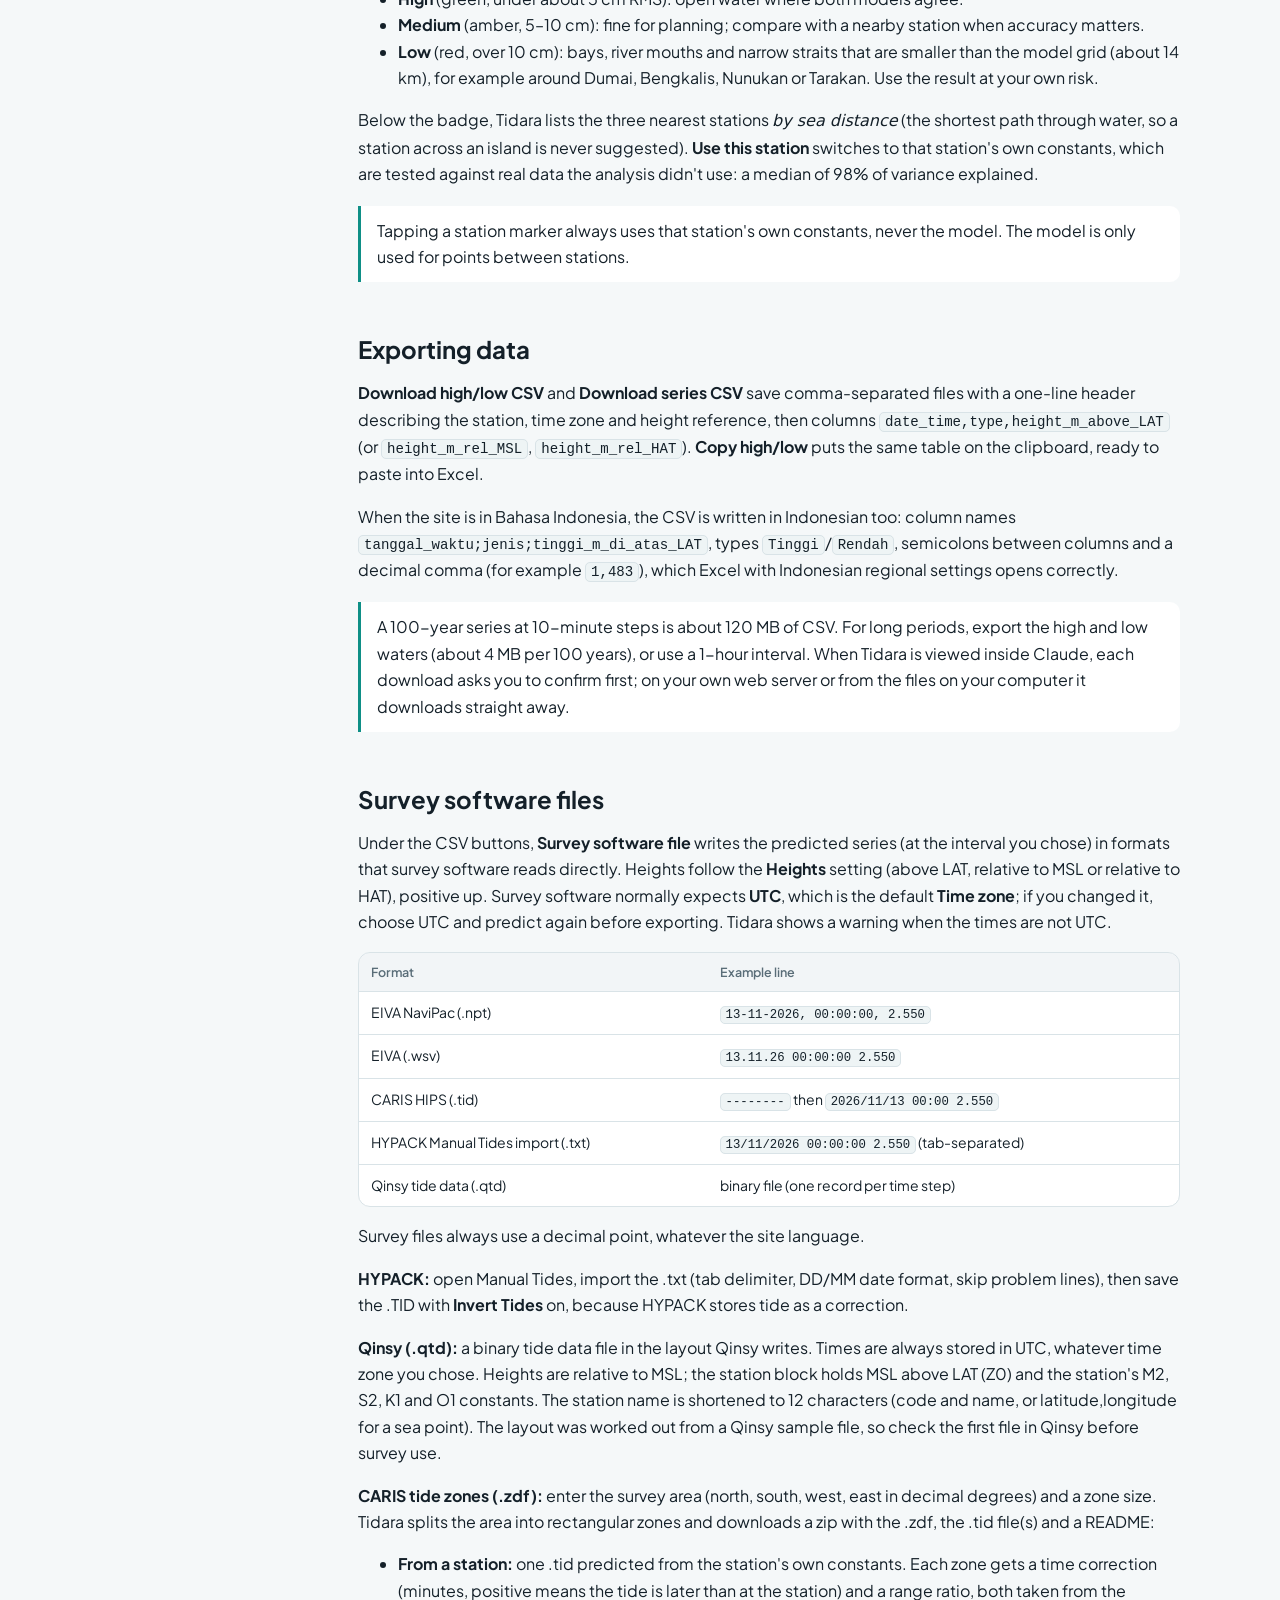
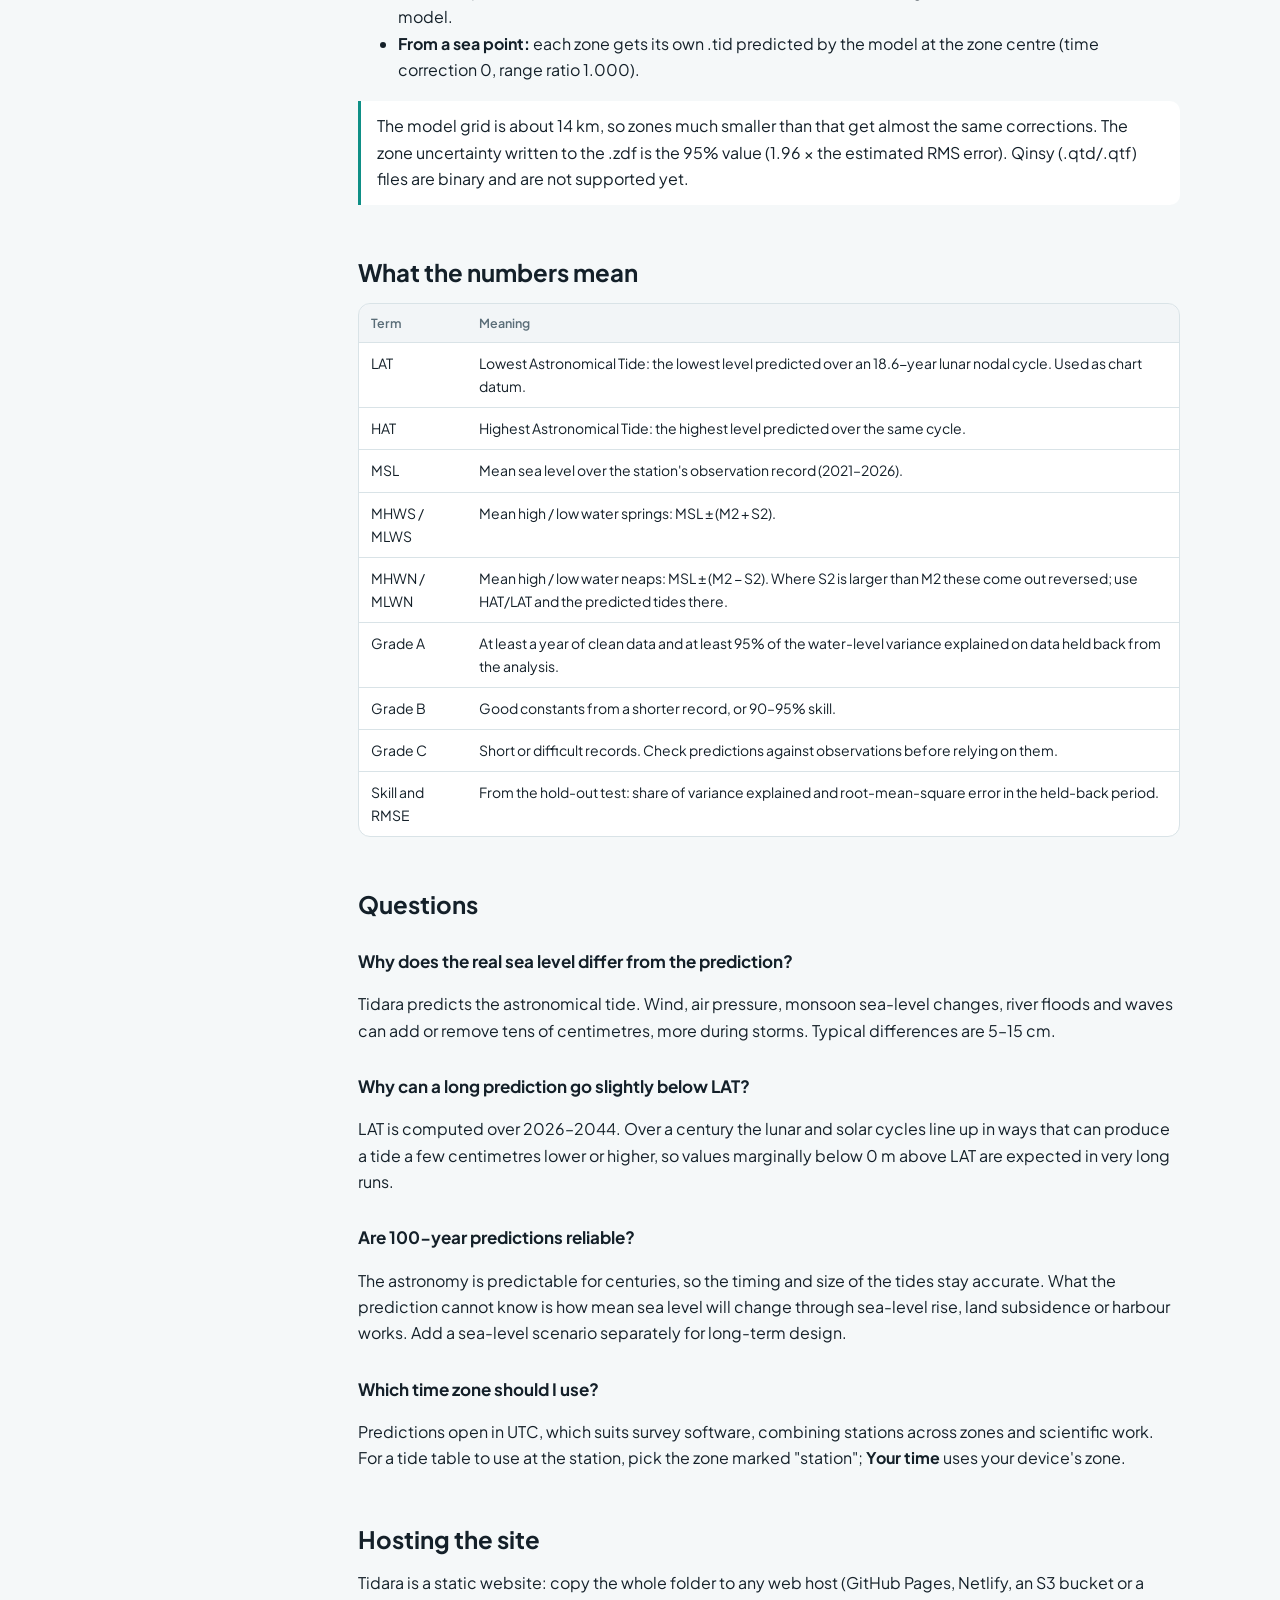
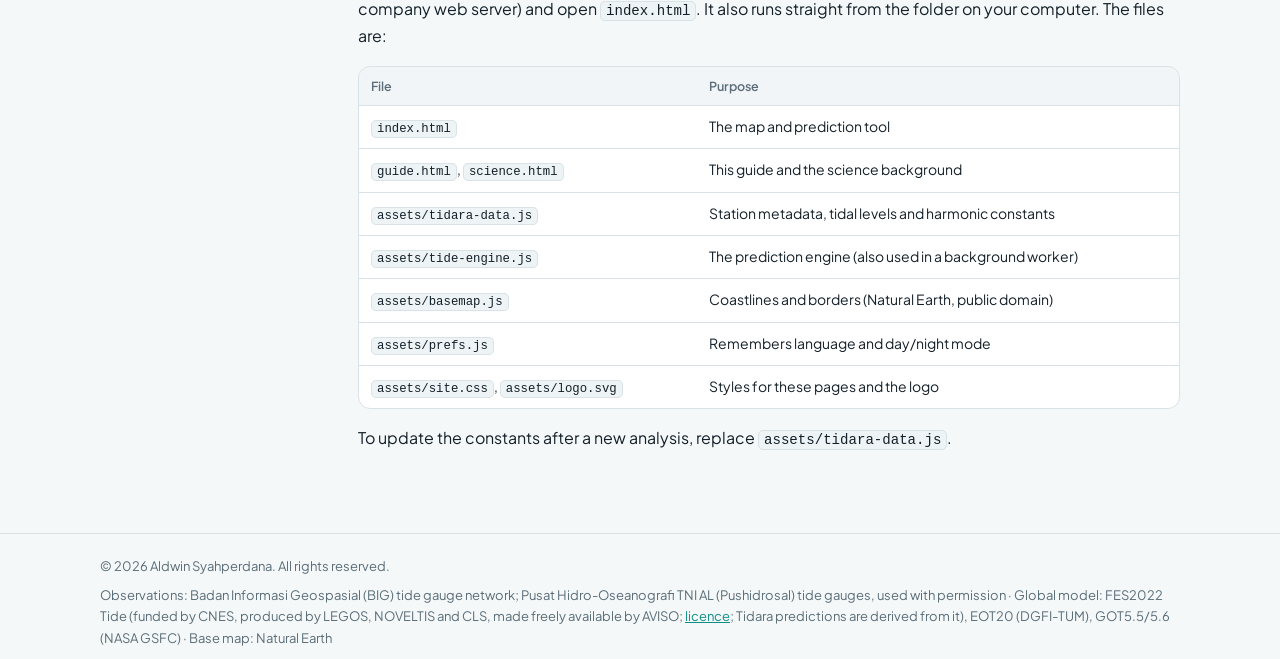
==== commit 03d9cbfc: "Beta: predictions default to UTC and 5-minute interval (1-60 min) - Tide prediction time zone opens " ====
--- a/guide.html
+++ b/guide.html
@@ -53,7 +53,7 @@
       <div class="feat"><span class="k">MOBILE</span><b>Works on phones</b><span>Touch-friendly map with pinch zoom and a bottom sheet for station details.</span></div>
       <div class="feat"><span class="k">THEMES</span><b>Day and night mode</b><span>A light day theme and a dark night theme. Tidara follows your device setting; switch any time with the sun/moon button.</span></div>
       <div class="feat"><span class="k">LANGUAGE</span><b>English and Bahasa Indonesia</b><span>The whole site, including this guide and the CSV exports, is available in both languages. Press <b>ID</b> or <b>EN</b> in the top bar.</span></div>
-      <div class="feat"><span class="k">YOUR TIME</span><b>Your own time zone</b><span>Clocks and predictions open in your device's time zone (including daylight saving abroad), with WIB, WITA, WIT and UTC one click away.</span></div>
+      <div class="feat"><span class="k">YOUR TIME</span><b>Your own time zone</b><span>The map clock opens in your device's time zone (including daylight saving abroad); predictions open in UTC. WIB, WITA, WIT and your own time are one click away.</span></div>
       <div class="feat"><span class="k">LIGHT</span><b>Small and self-contained</b><span>About 200 KB to download (compressed), no server and no map tiles: copy the folder to any web host.</span></div>
     </div>
 
@@ -61,7 +61,7 @@
     <ol class="steps">
       <li><b>Find a station.</b> Click a dot on the map, or type a name, code or province in the search box (for example <kbd>Makassar</kbd>, <kbd>UJPD</kbd> or <kbd>Maluku</kbd>) and press Enter.</li>
       <li><b>Read the current tide.</b> The panel opens with the water level at the selected time, whether it is rising or falling, and the next high and low water.</li>
-      <li><b>Run a prediction.</b> A 3-day prediction starting today runs automatically. Change the start, length, interval, time zone or height reference and press <b>Predict tides</b>.</li>
+      <li><b>Run a prediction.</b> A 3-day prediction starting today (00:00 UTC, every 5 minutes) runs automatically. Change the start, length, interval, time zone or height reference and press <b>Predict tides</b>.</li>
       <li><b>Explore and export.</b> Zoom the chart, page through the high and low water table, and download or copy the results.</li>
     </ol>
     <div class="note">You can link straight to a station by adding its code to the address, for example <code>index.html#SRBY</code> opens Surabaya.</div>
@@ -105,11 +105,11 @@
       <tr><th>Setting</th><th>Meaning</th></tr>
       <tr><td>Start</td><td>Date and time of the first value, in the chosen time zone.</td></tr>
       <tr><td>Length</td><td>A number of hours, days, months or years. There is no upper limit on length; 100 years is fine.</td></tr>
-      <tr><td>Interval</td><td>Time between values in the series: 1, 5, 10, 15, 30 or 60 minutes. High and low waters are always found to the minute, whatever interval you choose.</td></tr>
-      <tr><td>Time zone</td><td><b>Your time</b> (default: your device's zone, including daylight saving where it applies), or WIB (UTC+7), WITA (UTC+8), WIT (UTC+9) or UTC. The station's own zone is marked "station" in the list.</td></tr>
+      <tr><td>Interval</td><td>Time between values in the series: any whole number of minutes from 1 to 60 (default 5 minutes). High and low waters are always found to the minute, whatever interval you choose.</td></tr>
+      <tr><td>Time zone</td><td><b>UTC</b> (default), or your time (your device's zone, including daylight saving where it applies), WIB (UTC+7), WITA (UTC+8) or WIT (UTC+9). The station's own zone is marked "station" in the list.</td></tr>
       <tr><td>Heights</td><td>Metres above LAT (chart datum, matches nautical charts and BIG's tide tables), metres relative to mean sea level, or metres relative to HAT (0 at the highest astronomical tide, values below it negative, useful for clearance under bridges and structures).</td></tr>
     </table></div>
-    <p>A single run can hold up to 6 million values. If a long run at a short interval would exceed that, Tidara raises the interval automatically and tells you (for example, 100 years at 10-minute steps is 5.3 million values and runs as asked; 100 years at 1-minute steps is set to 10 minutes). On a typical laptop a 100-year run takes 2 to 5 seconds, with a progress bar.</p>
+    <p>A single run can hold up to 6 million values. If a long run at a short interval would exceed that, Tidara raises the interval automatically and tells you (for example, 100 years at 10-minute steps is 5.3 million values and runs as asked; 100 years at 1-minute steps is set to 9 minutes). On a typical laptop a 100-year run takes 2 to 5 seconds, with a progress bar.</p>
 
     <h2 id="results">Reading the results</h2>
     <ul>
@@ -137,7 +137,7 @@
     <div class="note">A 100-year series at 10-minute steps is about 120 MB of CSV. For long periods, export the high and low waters (about 4 MB per 100 years), or use a 1-hour interval. When Tidara is viewed inside Claude, each download asks you to confirm first; on your own web server or from the files on your computer it downloads straight away.</div>
 
     <h2 id="survey">Survey software files</h2>
-    <p>Under the CSV buttons, <b>Survey software file</b> writes the predicted series (at the interval you chose) in formats that survey software reads directly. Heights follow the <b>Heights</b> setting (above LAT, relative to MSL or relative to HAT), positive up. Survey software normally expects <b>UTC</b>: choose UTC in <b>Time zone</b> and predict again before exporting. Tidara shows a warning when the times are not UTC.</p>
+    <p>Under the CSV buttons, <b>Survey software file</b> writes the predicted series (at the interval you chose) in formats that survey software reads directly. Heights follow the <b>Heights</b> setting (above LAT, relative to MSL or relative to HAT), positive up. Survey software normally expects <b>UTC</b>, which is the default <b>Time zone</b>; if you changed it, choose UTC and predict again before exporting. Tidara shows a warning when the times are not UTC.</p>
     <div class="tbl"><table>
       <tr><th>Format</th><th>Example line</th></tr>
       <tr><td>EIVA NaviPac (.npt)</td><td><code>13-11-2026, 00:00:00, 2.550</code></td></tr>
@@ -178,7 +178,7 @@
     <h3>Are 100-year predictions reliable?</h3>
     <p>The astronomy is predictable for centuries, so the timing and size of the tides stay accurate. What the prediction cannot know is how mean sea level will change through sea-level rise, land subsidence or harbour works. Add a sea-level scenario separately for long-term design.</p>
     <h3>Which time zone should I use?</h3>
-    <p>Your own time zone is selected automatically. For a tide table to use at the station, pick the zone marked "station". Use UTC to combine stations across zones or for scientific work.</p>
+    <p>Predictions open in UTC, which suits survey software, combining stations across zones and scientific work. For a tide table to use at the station, pick the zone marked "station"; <b>Your time</b> uses your device's zone.</p>
 
     <h2 id="hosting">Hosting the site</h2>
     <p>Tidara is a static website: copy the whole folder to any web host (GitHub Pages, Netlify, an S3 bucket or a company web server) and open <code>index.html</code>. It also runs straight from the folder on your computer. The files are:</p>
@@ -228,7 +228,7 @@
       <div class="feat"><span class="k">LOKAL</span><b>Waktu setempat dan datum peta</b><span>Waktu dalam zona Anda, WIB, WITA, WIT, atau UTC; ketinggian di atas LAT (datum peta), terhadap muka laut rata-rata, atau terhadap HAT.</span></div>
       <div class="feat"><span class="k">TEMA</span><b>Mode siang dan malam</b><span>Tema terang untuk siang dan tema gelap untuk malam. Tidara mengikuti pengaturan perangkat Anda; ganti kapan saja dengan tombol matahari/bulan.</span></div>
       <div class="feat"><span class="k">BAHASA</span><b>Bahasa Inggris dan Indonesia</b><span>Seluruh situs, termasuk panduan ini dan berkas CSV, tersedia dalam dua bahasa. Tekan <b>ID</b> atau <b>EN</b> di bilah atas.</span></div>
-      <div class="feat"><span class="k">WAKTU ANDA</span><b>Zona waktu Anda sendiri</b><span>Jam dan prediksi otomatis memakai zona waktu perangkat Anda (termasuk waktu musim panas di luar negeri); WIB, WITA, WIT, dan UTC tinggal satu klik.</span></div>
+      <div class="feat"><span class="k">WAKTU ANDA</span><b>Zona waktu Anda sendiri</b><span>Jam peta otomatis memakai zona waktu perangkat Anda (termasuk waktu musim panas di luar negeri); prediksi dibuka dalam UTC. WIB, WITA, WIT, dan waktu Anda tinggal satu klik.</span></div>
       <div class="feat"><span class="k">TRANSPARAN</span><b>Konstanta dan akurasi</b><span>Setiap stasiun menampilkan elevasi pasut, konstanta harmonik, dan seberapa baik prediksinya pada data yang belum pernah dilihat.</span></div>
       <div class="feat"><span class="k">PONSEL</span><b>Nyaman di ponsel</b><span>Peta ramah sentuhan dengan cubit untuk memperbesar dan lembar bawah untuk rincian stasiun.</span></div>
       <div class="feat"><span class="k">RINGAN</span><b>Kecil dan mandiri</b><span>Sekitar 200 KB untuk diunduh (terkompresi), tanpa server dan tanpa ubin peta: cukup salin foldernya ke hosting web mana pun.</span></div>
@@ -238,7 +238,7 @@
     <ol class="steps">
       <li><b>Cari stasiun.</b> Klik titik di peta, atau ketik nama, kode, atau provinsi di kotak pencarian (misalnya <kbd>Makassar</kbd>, <kbd>UJPD</kbd>, atau <kbd>Maluku</kbd>) lalu tekan Enter.</li>
       <li><b>Baca kondisi pasut.</b> Panel terbuka dengan muka air pada waktu terpilih, apakah sedang naik atau turun, serta air tinggi dan air rendah berikutnya.</li>
-      <li><b>Jalankan prediksi.</b> Prediksi 3 hari mulai hari ini berjalan otomatis. Ubah waktu mulai, durasi, interval, zona waktu, atau acuan ketinggian lalu tekan <b>Hitung prediksi</b>.</li>
+      <li><b>Jalankan prediksi.</b> Prediksi 3 hari mulai hari ini (00.00 UTC, tiap 5 menit) berjalan otomatis. Ubah waktu mulai, durasi, interval, zona waktu, atau acuan ketinggian lalu tekan <b>Hitung prediksi</b>.</li>
       <li><b>Jelajahi dan ekspor.</b> Perbesar grafik, telusuri tabel air tinggi dan rendah per halaman, lalu unduh atau salin hasilnya.</li>
     </ol>
     <div class="note">Anda dapat menautkan langsung ke sebuah stasiun dengan menambahkan kodenya di alamat, misalnya <code>index.html#SRBY</code> membuka Surabaya.</div>
@@ -282,11 +282,11 @@
       <tr><th>Pengaturan</th><th>Arti</th></tr>
       <tr><td>Mulai</td><td>Tanggal dan jam nilai pertama, dalam zona waktu yang dipilih.</td></tr>
       <tr><td>Durasi</td><td>Jumlah jam, hari, bulan, atau tahun. Tidak ada batas atas durasi; 100 tahun tidak masalah.</td></tr>
-      <tr><td>Interval</td><td>Jarak waktu antarnilai dalam deret: 1, 5, 10, 15, 30, atau 60 menit. Air tinggi dan air rendah selalu dihitung hingga ketelitian menit, berapa pun intervalnya.</td></tr>
-      <tr><td>Zona waktu</td><td><b>Waktu Anda</b> (bawaan: zona perangkat Anda, termasuk waktu musim panas bila berlaku), atau WIB (UTC+7), WITA (UTC+8), WIT (UTC+9), atau UTC. Zona stasiun ditandai "stasiun" dalam daftar.</td></tr>
+      <tr><td>Interval</td><td>Jarak waktu antarnilai dalam deret: berapa pun menit bulat dari 1 sampai 60 (bawaan 5 menit). Air tinggi dan air rendah selalu dihitung hingga ketelitian menit, berapa pun intervalnya.</td></tr>
+      <tr><td>Zona waktu</td><td><b>UTC</b> (bawaan), atau waktu Anda (zona perangkat Anda, termasuk waktu musim panas bila berlaku), WIB (UTC+7), WITA (UTC+8), atau WIT (UTC+9). Zona stasiun ditandai "stasiun" dalam daftar.</td></tr>
       <tr><td>Ketinggian</td><td>Meter di atas LAT (datum peta, sesuai peta laut dan tabel pasut BIG), meter terhadap muka laut rata-rata, atau meter terhadap HAT (0 pada air tertinggi astronomis, nilai di bawahnya negatif, berguna untuk ruang bebas di bawah jembatan dan bangunan).</td></tr>
     </table></div>
-    <p>Satu perhitungan dapat memuat hingga 6 juta nilai. Bila perhitungan panjang dengan interval pendek melebihi batas itu, Tidara otomatis memperbesar interval dan memberi tahu Anda (misalnya, 100 tahun dengan interval 10 menit berisi 5,3 juta nilai dan berjalan sesuai permintaan; 100 tahun dengan interval 1 menit diubah menjadi 10 menit). Pada laptop biasa, perhitungan 100 tahun memakan waktu 2 sampai 5 detik, dengan bilah kemajuan.</p>
+    <p>Satu perhitungan dapat memuat hingga 6 juta nilai. Bila perhitungan panjang dengan interval pendek melebihi batas itu, Tidara otomatis memperbesar interval dan memberi tahu Anda (misalnya, 100 tahun dengan interval 10 menit berisi 5,3 juta nilai dan berjalan sesuai permintaan; 100 tahun dengan interval 1 menit diubah menjadi 9 menit). Pada laptop biasa, perhitungan 100 tahun memakan waktu 2 sampai 5 detik, dengan bilah kemajuan.</p>
 
     <h2 id="id-results">Membaca hasil</h2>
     <ul>
@@ -314,7 +314,7 @@
     <div class="note">Deret 100 tahun dengan interval 10 menit berukuran sekitar 120 MB. Untuk periode panjang, ekspor air tinggi dan rendah saja (sekitar 4 MB per 100 tahun), atau gunakan interval 1 jam. Saat Tidara dibuka di dalam Claude, setiap unduhan meminta konfirmasi terlebih dahulu; di server web Anda sendiri atau dari berkas di komputer, unduhan langsung berjalan.</div>
 
     <h2 id="id-survey">Berkas perangkat lunak survei</h2>
-    <p>Di bawah tombol CSV, <b>Berkas perangkat lunak survei</b> menulis deret prediksi (dengan interval yang Anda pilih) dalam format yang langsung dibaca perangkat lunak survei. Ketinggian mengikuti pilihan <b>Ketinggian</b> (di atas LAT, terhadap MSL atau terhadap HAT), positif ke atas. Perangkat lunak survei umumnya memakai <b>UTC</b>: pilih UTC pada <b>Zona waktu</b> lalu prediksi ulang sebelum mengekspor. Tidara menampilkan peringatan bila waktunya bukan UTC.</p>
+    <p>Di bawah tombol CSV, <b>Berkas perangkat lunak survei</b> menulis deret prediksi (dengan interval yang Anda pilih) dalam format yang langsung dibaca perangkat lunak survei. Ketinggian mengikuti pilihan <b>Ketinggian</b> (di atas LAT, terhadap MSL atau terhadap HAT), positif ke atas. Perangkat lunak survei umumnya memakai <b>UTC</b>, yang merupakan <b>Zona waktu</b> bawaan; bila Anda mengubahnya, pilih UTC lalu prediksi ulang sebelum mengekspor. Tidara menampilkan peringatan bila waktunya bukan UTC.</p>
     <div class="tbl"><table>
       <tr><th>Format</th><th>Contoh baris</th></tr>
       <tr><td>EIVA NaviPac (.npt)</td><td><code>13-11-2026, 00:00:00, 2.550</code></td></tr>
@@ -355,7 +355,7 @@
     <h3>Apakah prediksi 100 tahun dapat diandalkan?</h3>
     <p>Gerak benda langit dapat diprediksi hingga berabad-abad, sehingga waktu dan besar pasut tetap akurat. Yang tidak dapat diketahui adalah perubahan muka laut rata-rata akibat kenaikan muka laut, penurunan tanah, atau pembangunan pelabuhan. Tambahkan skenario muka laut secara terpisah untuk perencanaan jangka panjang.</p>
     <h3>Zona waktu mana yang sebaiknya dipakai?</h3>
-    <p>Zona waktu Anda dipilih otomatis. Untuk tabel pasut yang dipakai di lokasi stasiun, pilih zona yang bertanda "stasiun". Gunakan UTC untuk menggabungkan stasiun lintas zona atau untuk keperluan ilmiah.</p>
+    <p>Prediksi dibuka dalam UTC, yang cocok untuk perangkat lunak survei, penggabungan stasiun lintas zona, dan keperluan ilmiah. Untuk tabel pasut yang dipakai di lokasi stasiun, pilih zona yang bertanda "stasiun"; <b>Waktu Anda</b> memakai zona perangkat Anda.</p>
 
     <h2 id="id-hosting">Memasang situs</h2>
     <p>Tidara adalah situs statis: salin seluruh folder ke hosting web mana pun (GitHub Pages, Netlify, bucket S3, atau server web kantor) lalu buka <code>index.html</code>. Situs juga dapat dibuka langsung dari folder di komputer Anda. Berkasnya:</p>
@@ -377,5 +377,15 @@
   <span><span data-l="en">Observations: Badan Informasi Geospasial (BIG) tide gauge network; Pusat Hidro-Oseanografi TNI AL (Pushidrosal) tide gauges, used with permission · Global model: FES2022 Tide (funded by CNES, produced by LEGOS, NOVELTIS and CLS, made freely available by AVISO; <a href="https://www.aviso.altimetry.fr/fileadmin/documents/data/License_Aviso.pdf">licence</a>; Tidara predictions are derived from it), EOT20 (DGFI-TUM), GOT5.5/5.6 (NASA GSFC) · Base map: Natural Earth</span><span data-l="id">Data pengamatan: jaringan stasiun pasut Badan Informasi Geospasial (BIG); stasiun pasut Pusat Hidro-Oseanografi TNI AL (Pushidrosal), digunakan dengan izin · Model global: FES2022 Tide (didanai CNES, dibuat oleh LEGOS, NOVELTIS dan CLS, disediakan gratis oleh AVISO; <a href="https://www.aviso.altimetry.fr/fileadmin/documents/data/License_Aviso.pdf">lisensi</a>; prediksi Tidara diturunkan darinya), EOT20 (DGFI-TUM), GOT5.5/5.6 (NASA GSFC) · Peta dasar: Natural Earth</span></span>
 </div></footer>
 <script>TidaraPrefs.onChange(() => { document.title = TidaraPrefs.lang === "id" ? 'Panduan Tidara' : 'Tidara User Guide'; });</script>
+<script>/* beta banner: shown only on the test site syahperdana.github.io/tidara-beta */
+(function () { if (!/^\/tidara-beta(\/|$)/.test(location.pathname)) return;
+  var m = document.createElement("meta"); m.name = "robots"; m.content = "noindex"; document.head.appendChild(m);
+  var id = false; try { id = (window.TidaraPrefs && TidaraPrefs.lang === "id") || document.documentElement.lang === "id"; } catch (e) {}
+  document.title = "[BETA] " + document.title;
+  var b = document.createElement("a"); b.href = "https://syahperdana.github.io/tidara/";
+  b.textContent = id ? "BETA \u2013 situs uji, bukan versi operasional \u00b7 buka Tidara \u2192" : "BETA \u2013 test site, not the operational version \u00b7 open Tidara \u2192";
+  b.style.cssText = "position:fixed;top:0;left:50%;transform:translateX(-50%);z-index:99999;background:#d03b3b;color:#fff;font:600 12px/1.6 system-ui,sans-serif;padding:2px 12px;border-radius:0 0 8px 8px;text-decoration:none;white-space:nowrap";
+  document.body.appendChild(b); })();
+</script>
 </body>
 </html>
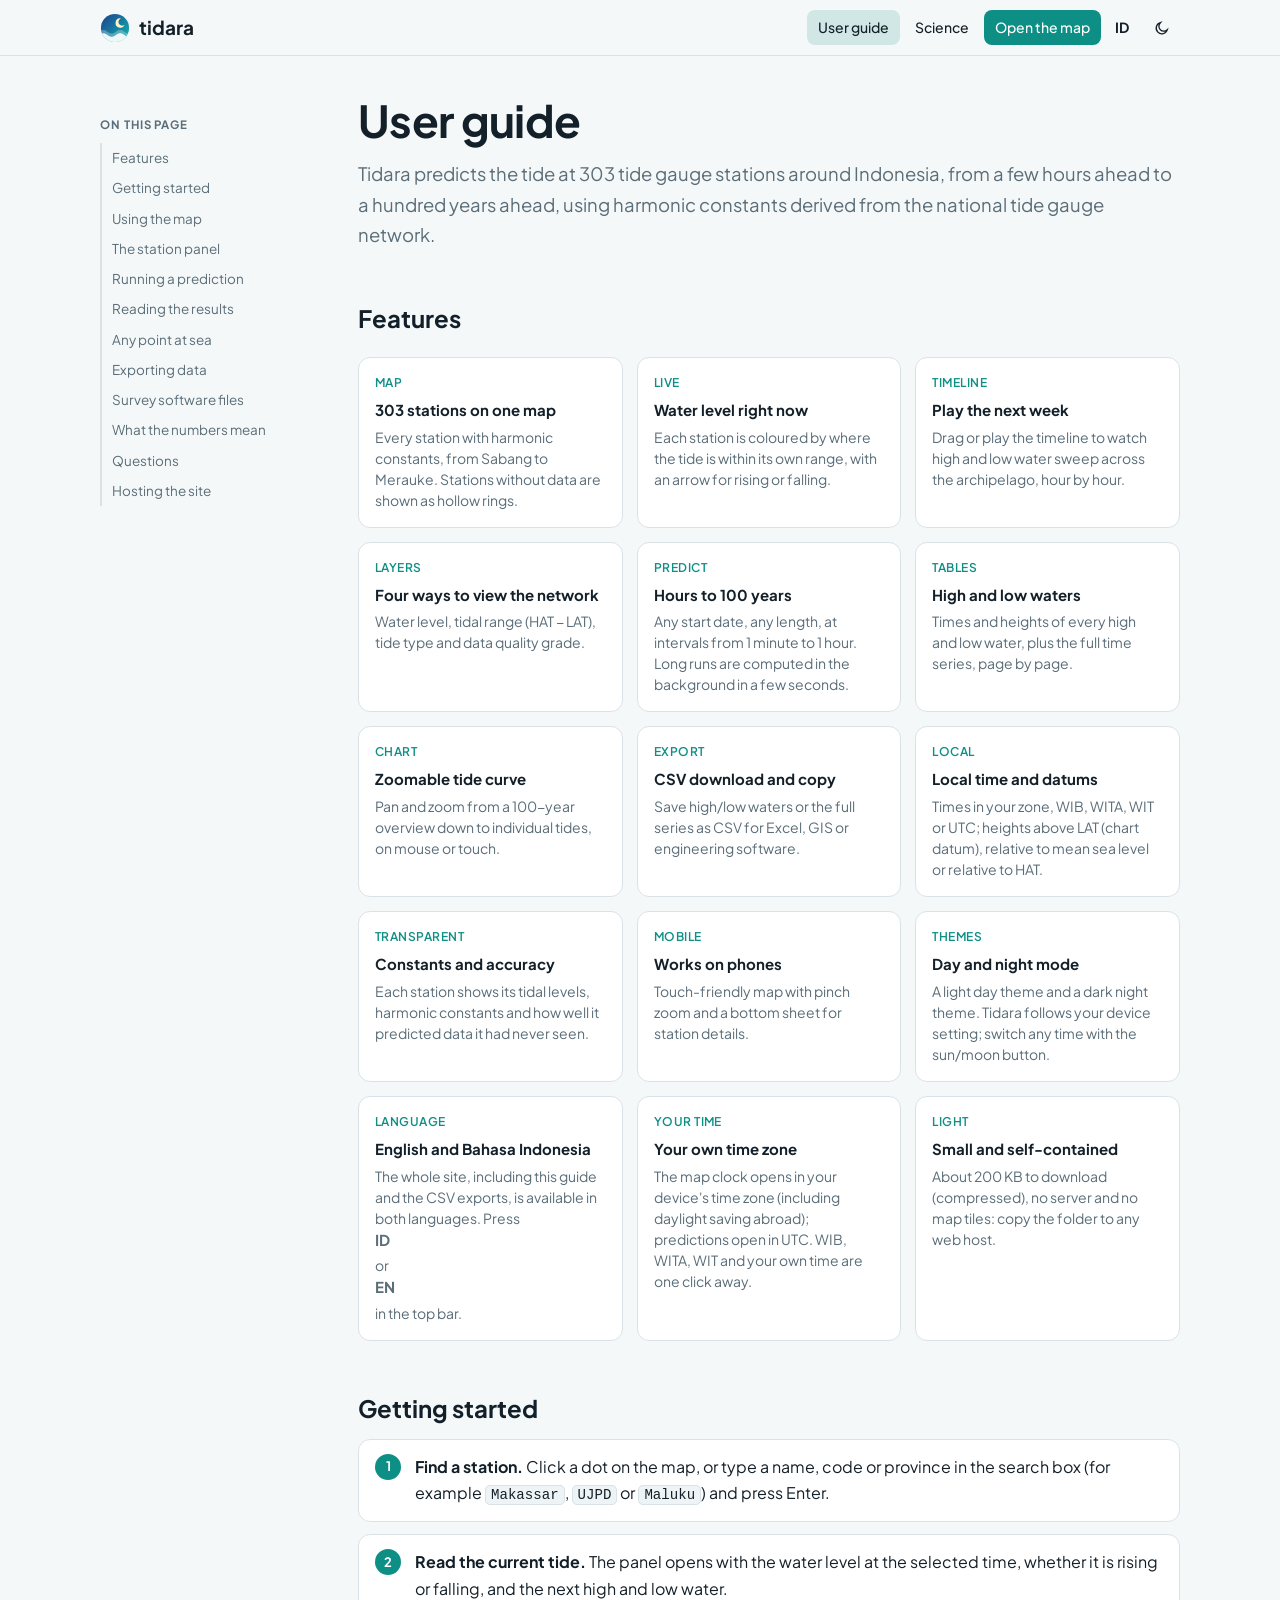
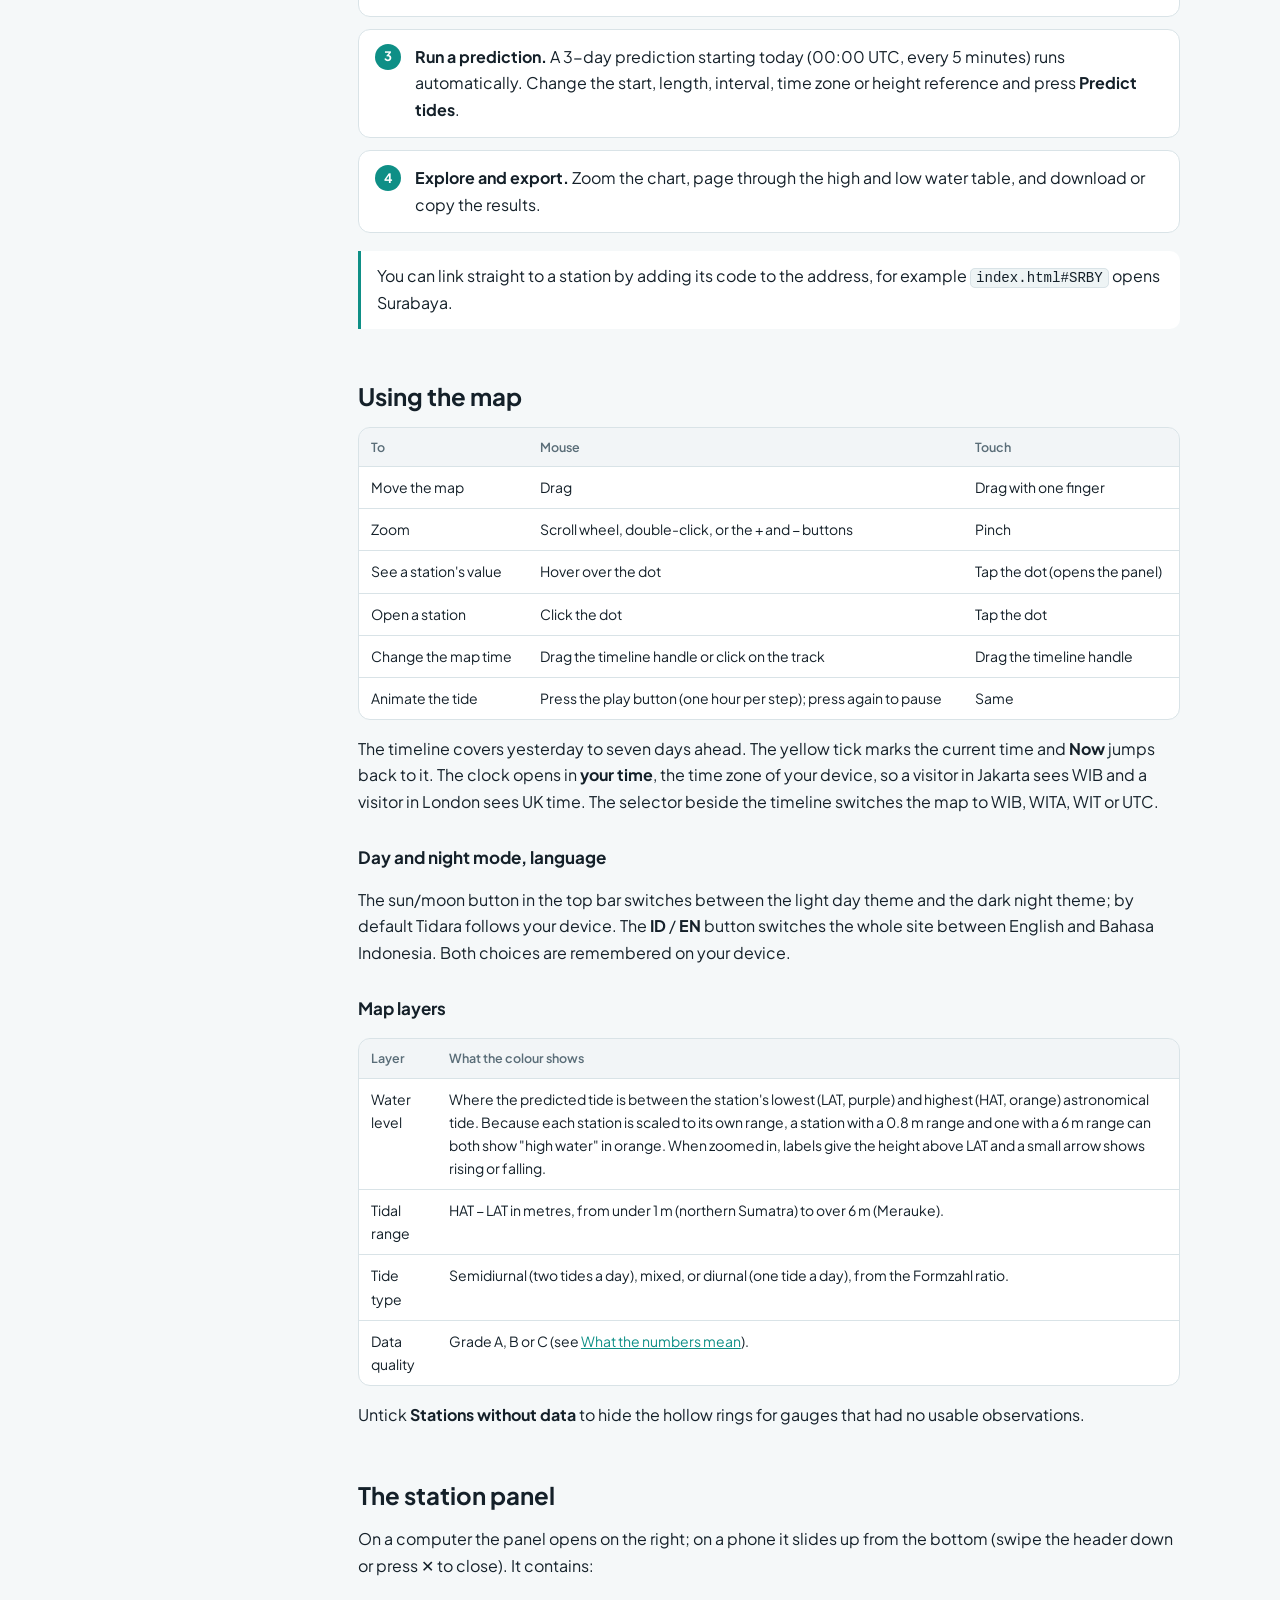
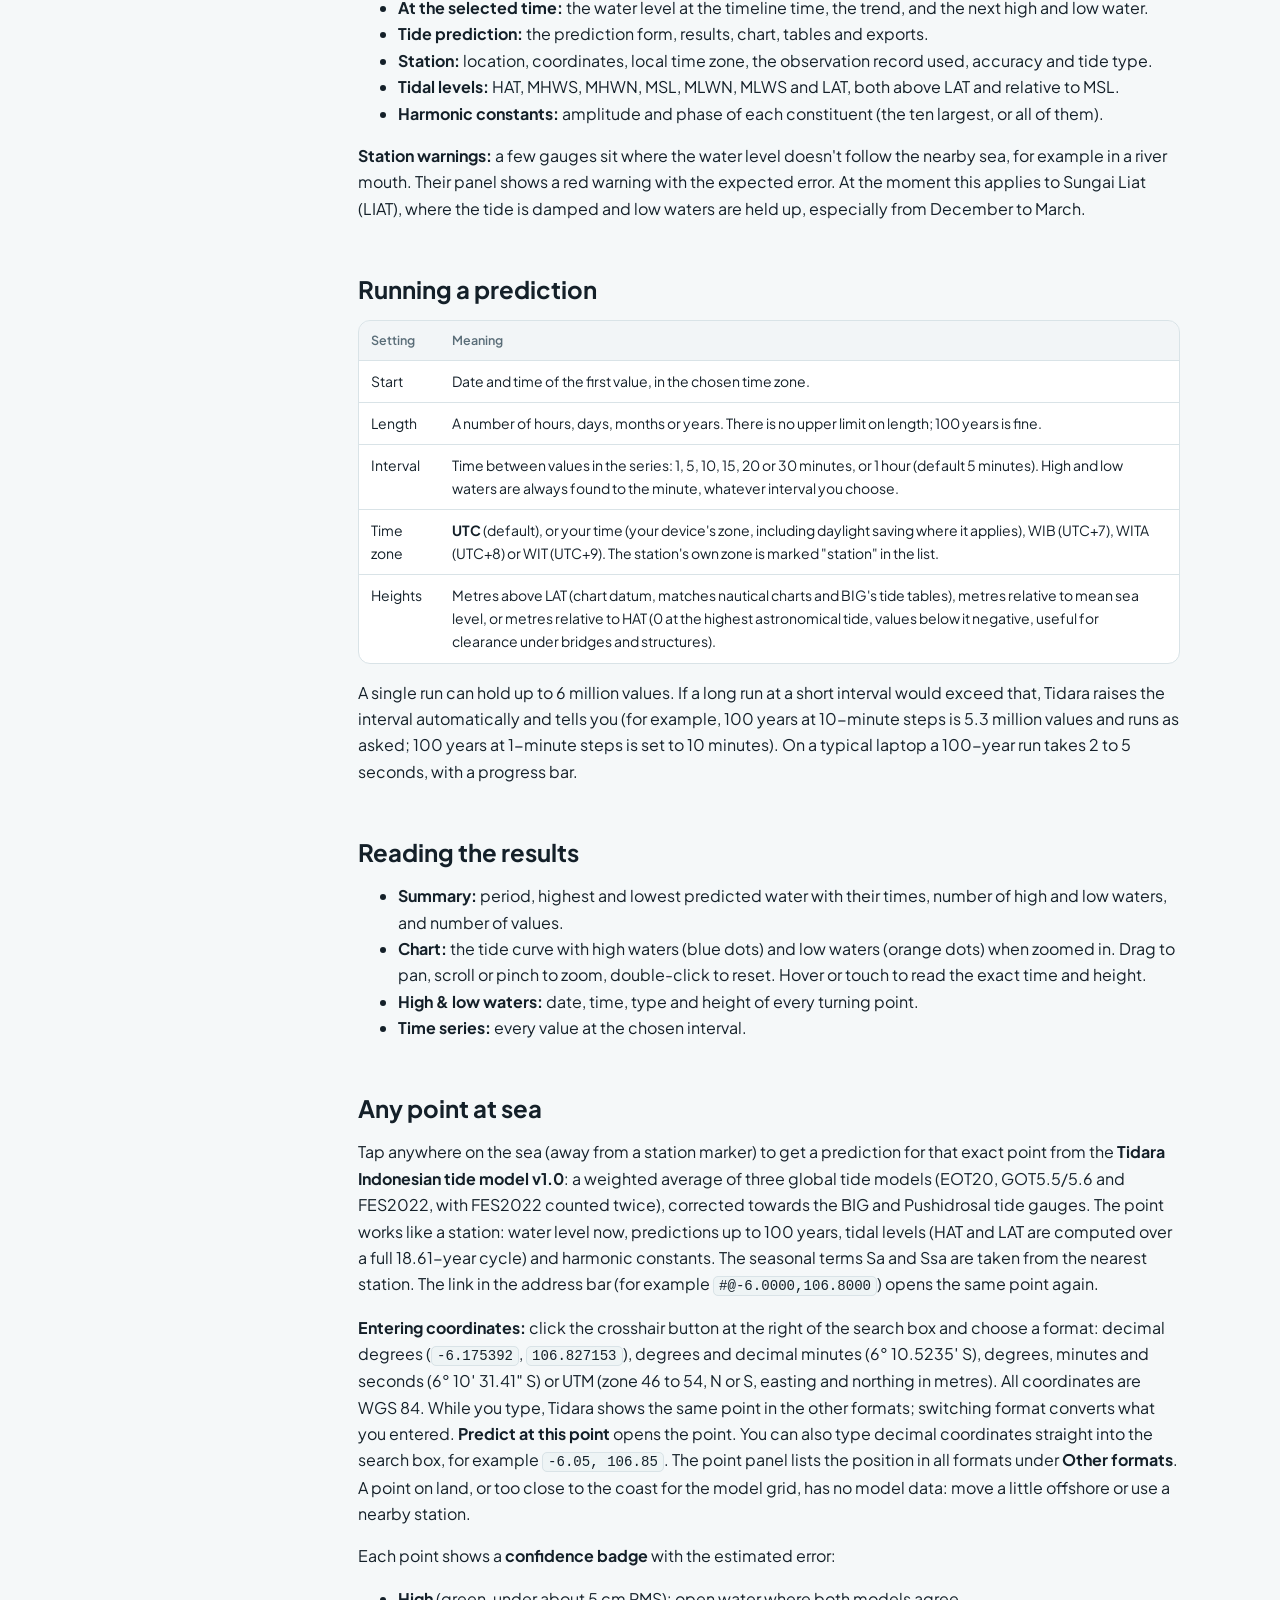
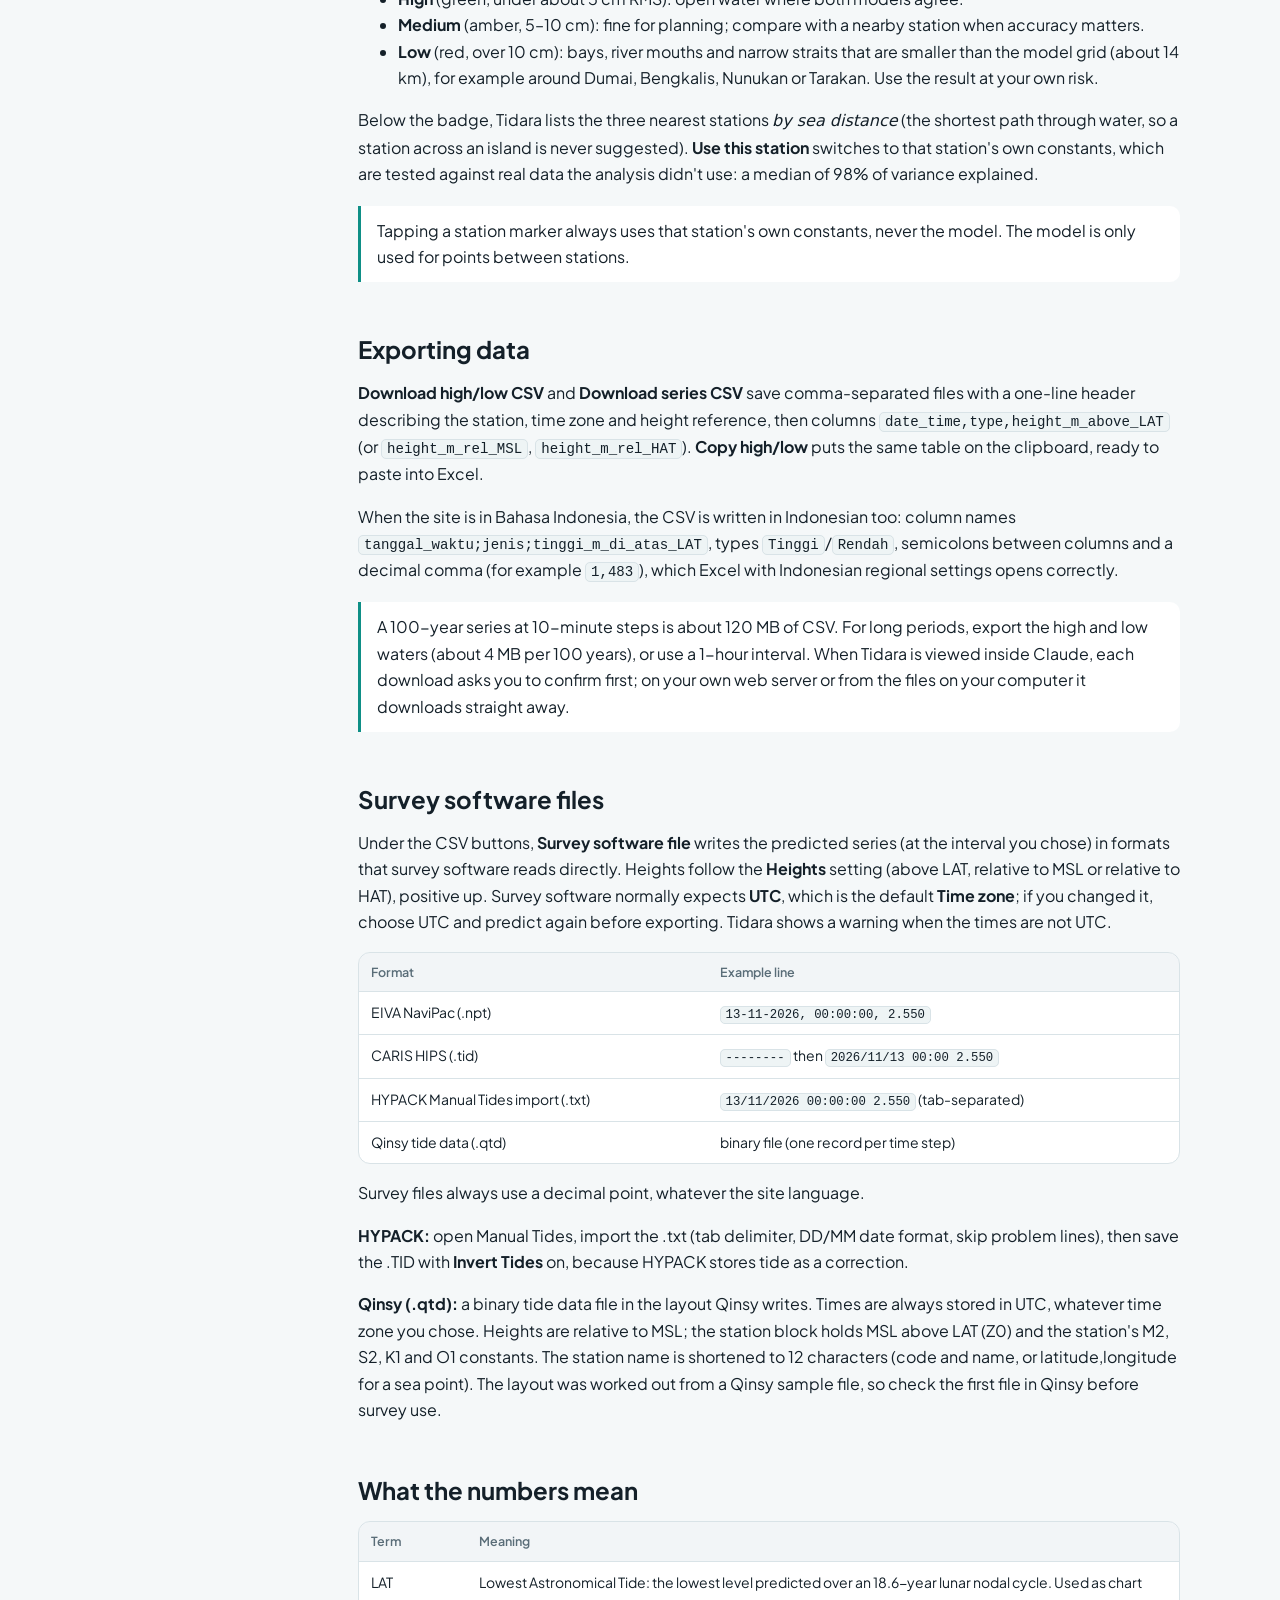
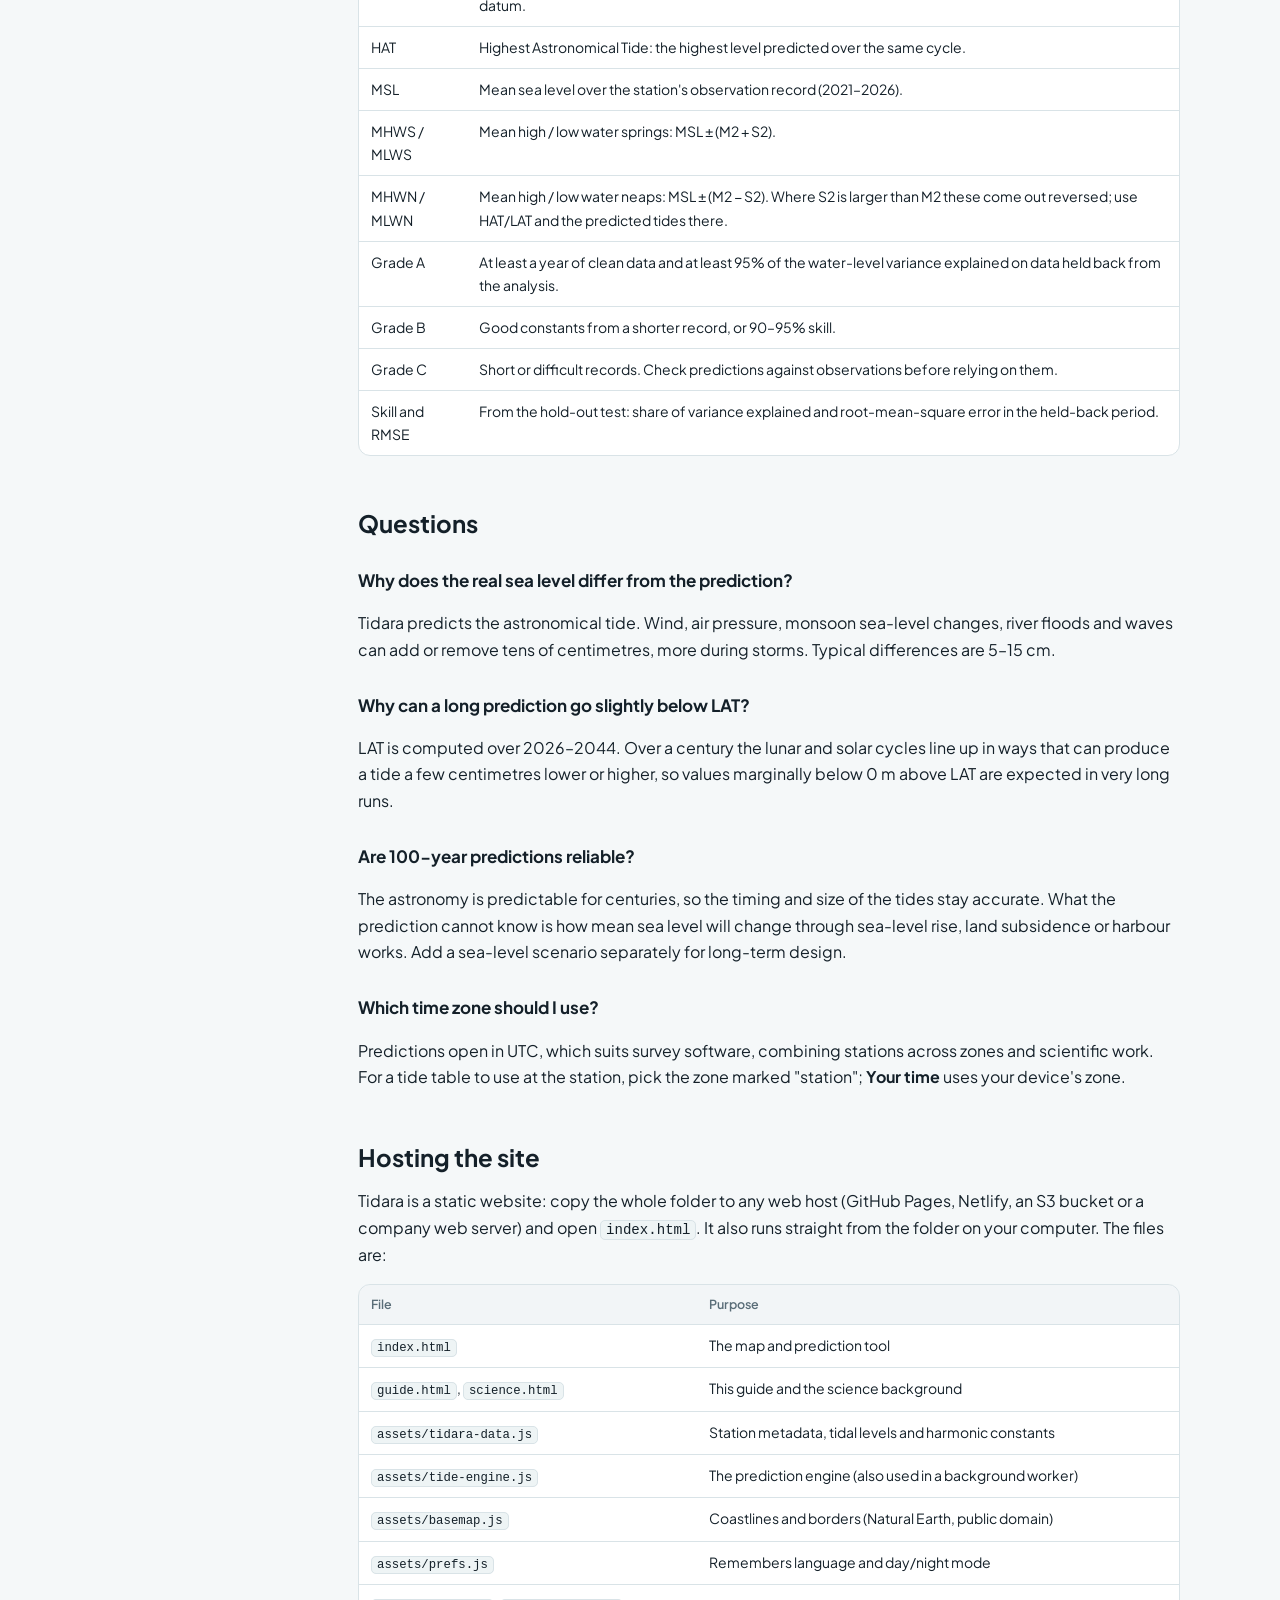
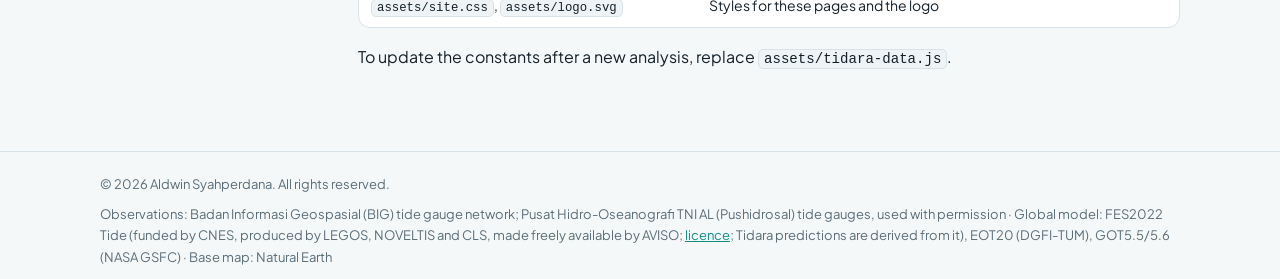
==== commit e1a4ec1d: "Beta: interval list 1/5/10/15/20/30/60 min; drop EIVA .wsv and CARIS zones - Prediction interval: 1," ====
--- a/guide.html
+++ b/guide.html
@@ -44,7 +44,7 @@
       <div class="feat"><span class="k">LIVE</span><b>Water level right now</b><span>Each station is coloured by where the tide is within its own range, with an arrow for rising or falling.</span></div>
       <div class="feat"><span class="k">TIMELINE</span><b>Play the next week</b><span>Drag or play the timeline to watch high and low water sweep across the archipelago, hour by hour.</span></div>
       <div class="feat"><span class="k">LAYERS</span><b>Four ways to view the network</b><span>Water level, tidal range (HAT − LAT), tide type and data quality grade.</span></div>
-      <div class="feat"><span class="k">PREDICT</span><b>Hours to 100 years</b><span>Any start date, any length, at 1 to 60 minute intervals. Long runs are computed in the background in a few seconds.</span></div>
+      <div class="feat"><span class="k">PREDICT</span><b>Hours to 100 years</b><span>Any start date, any length, at intervals from 1 minute to 1 hour. Long runs are computed in the background in a few seconds.</span></div>
       <div class="feat"><span class="k">TABLES</span><b>High and low waters</b><span>Times and heights of every high and low water, plus the full time series, page by page.</span></div>
       <div class="feat"><span class="k">CHART</span><b>Zoomable tide curve</b><span>Pan and zoom from a 100-year overview down to individual tides, on mouse or touch.</span></div>
       <div class="feat"><span class="k">EXPORT</span><b>CSV download and copy</b><span>Save high/low waters or the full series as CSV for Excel, GIS or engineering software.</span></div>
@@ -105,11 +105,11 @@
       <tr><th>Setting</th><th>Meaning</th></tr>
       <tr><td>Start</td><td>Date and time of the first value, in the chosen time zone.</td></tr>
       <tr><td>Length</td><td>A number of hours, days, months or years. There is no upper limit on length; 100 years is fine.</td></tr>
-      <tr><td>Interval</td><td>Time between values in the series: any whole number of minutes from 1 to 60 (default 5 minutes). High and low waters are always found to the minute, whatever interval you choose.</td></tr>
+      <tr><td>Interval</td><td>Time between values in the series: 1, 5, 10, 15, 20 or 30 minutes, or 1 hour (default 5 minutes). High and low waters are always found to the minute, whatever interval you choose.</td></tr>
       <tr><td>Time zone</td><td><b>UTC</b> (default), or your time (your device's zone, including daylight saving where it applies), WIB (UTC+7), WITA (UTC+8) or WIT (UTC+9). The station's own zone is marked "station" in the list.</td></tr>
       <tr><td>Heights</td><td>Metres above LAT (chart datum, matches nautical charts and BIG's tide tables), metres relative to mean sea level, or metres relative to HAT (0 at the highest astronomical tide, values below it negative, useful for clearance under bridges and structures).</td></tr>
     </table></div>
-    <p>A single run can hold up to 6 million values. If a long run at a short interval would exceed that, Tidara raises the interval automatically and tells you (for example, 100 years at 10-minute steps is 5.3 million values and runs as asked; 100 years at 1-minute steps is set to 9 minutes). On a typical laptop a 100-year run takes 2 to 5 seconds, with a progress bar.</p>
+    <p>A single run can hold up to 6 million values. If a long run at a short interval would exceed that, Tidara raises the interval automatically and tells you (for example, 100 years at 10-minute steps is 5.3 million values and runs as asked; 100 years at 1-minute steps is set to 10 minutes). On a typical laptop a 100-year run takes 2 to 5 seconds, with a progress bar.</p>
 
     <h2 id="results">Reading the results</h2>
     <ul>
@@ -141,7 +141,6 @@
     <div class="tbl"><table>
       <tr><th>Format</th><th>Example line</th></tr>
       <tr><td>EIVA NaviPac (.npt)</td><td><code>13-11-2026, 00:00:00, 2.550</code></td></tr>
-      <tr><td>EIVA (.wsv)</td><td><code>13.11.26 00:00:00 2.550</code></td></tr>
       <tr><td>CARIS HIPS (.tid)</td><td><code>--------</code> then <code>2026/11/13 00:00 2.550</code></td></tr>
       <tr><td>HYPACK Manual Tides import (.txt)</td><td><code>13/11/2026&#9;00:00:00&#9;2.550</code> (tab-separated)</td></tr>
       <tr><td>Qinsy tide data (.qtd)</td><td>binary file (one record per time step)</td></tr>
@@ -149,12 +148,6 @@
     <p>Survey files always use a decimal point, whatever the site language.</p>
     <p><b>HYPACK:</b> open Manual Tides, import the .txt (tab delimiter, DD/MM date format, skip problem lines), then save the .TID with <b>Invert Tides</b> on, because HYPACK stores tide as a correction.</p>
     <p><b>Qinsy (.qtd):</b> a binary tide data file in the layout Qinsy writes. Times are always stored in UTC, whatever time zone you chose. Heights are relative to MSL; the station block holds MSL above LAT (Z0) and the station's M2, S2, K1 and O1 constants. The station name is shortened to 12 characters (code and name, or latitude,longitude for a sea point). The layout was worked out from a Qinsy sample file, so check the first file in Qinsy before survey use.</p>
-    <p><b>CARIS tide zones (.zdf):</b> enter the survey area (north, south, west, east in decimal degrees) and a zone size. Tidara splits the area into rectangular zones and downloads a zip with the .zdf, the .tid file(s) and a README:</p>
-    <ul>
-      <li><b>From a station:</b> one .tid predicted from the station's own constants. Each zone gets a time correction (minutes, positive means the tide is later than at the station) and a range ratio, both taken from the model.</li>
-      <li><b>From a sea point:</b> each zone gets its own .tid predicted by the model at the zone centre (time correction 0, range ratio 1.000).</li>
-    </ul>
-    <div class="note">The model grid is about 14 km, so zones much smaller than that get almost the same corrections. The zone uncertainty written to the .zdf is the 95% value (1.96 × the estimated RMS error). Qinsy (.qtd/.qtf) files are binary and are not supported yet.</div>
 
     <h2 id="numbers">What the numbers mean</h2>
     <div class="tbl"><table>
@@ -221,7 +214,7 @@
       <div class="feat"><span class="k">LANGSUNG</span><b>Muka air saat ini</b><span>Setiap stasiun diberi warna sesuai posisi pasut dalam rentang tunggangnya sendiri, dengan panah naik atau turun.</span></div>
       <div class="feat"><span class="k">LINI WAKTU</span><b>Putar seminggu ke depan</b><span>Geser atau putar lini waktu untuk melihat air tinggi dan air rendah bergerak melintasi Nusantara, jam demi jam.</span></div>
       <div class="feat"><span class="k">LAPISAN</span><b>Empat cara melihat jaringan</b><span>Muka air, tunggang pasut (HAT − LAT), tipe pasut, dan kelas kualitas data.</span></div>
-      <div class="feat"><span class="k">PREDIKSI</span><b>Dari jam hingga 100 tahun</b><span>Tanggal mulai bebas, durasi bebas, interval 1 sampai 60 menit. Perhitungan panjang berjalan di latar belakang dalam beberapa detik.</span></div>
+      <div class="feat"><span class="k">PREDIKSI</span><b>Dari jam hingga 100 tahun</b><span>Tanggal mulai bebas, durasi bebas, interval 1 menit hingga 1 jam. Perhitungan panjang berjalan di latar belakang dalam beberapa detik.</span></div>
       <div class="feat"><span class="k">TABEL</span><b>Air tinggi dan air rendah</b><span>Waktu dan ketinggian setiap air tinggi dan air rendah, serta deret waktu lengkap, per halaman.</span></div>
       <div class="feat"><span class="k">GRAFIK</span><b>Kurva pasut yang dapat diperbesar</b><span>Geser dan perbesar dari ringkasan 100 tahun hingga satu siklus pasut, dengan tetikus atau sentuhan.</span></div>
       <div class="feat"><span class="k">EKSPOR</span><b>Unduh CSV dan salin</b><span>Simpan air tinggi/rendah atau deret waktu lengkap sebagai CSV untuk Excel, GIS, atau perangkat lunak rekayasa.</span></div>
@@ -282,11 +275,11 @@
       <tr><th>Pengaturan</th><th>Arti</th></tr>
       <tr><td>Mulai</td><td>Tanggal dan jam nilai pertama, dalam zona waktu yang dipilih.</td></tr>
       <tr><td>Durasi</td><td>Jumlah jam, hari, bulan, atau tahun. Tidak ada batas atas durasi; 100 tahun tidak masalah.</td></tr>
-      <tr><td>Interval</td><td>Jarak waktu antarnilai dalam deret: berapa pun menit bulat dari 1 sampai 60 (bawaan 5 menit). Air tinggi dan air rendah selalu dihitung hingga ketelitian menit, berapa pun intervalnya.</td></tr>
+      <tr><td>Interval</td><td>Jarak waktu antarnilai dalam deret: 1, 5, 10, 15, 20, atau 30 menit, atau 1 jam (bawaan 5 menit). Air tinggi dan air rendah selalu dihitung hingga ketelitian menit, berapa pun intervalnya.</td></tr>
       <tr><td>Zona waktu</td><td><b>UTC</b> (bawaan), atau waktu Anda (zona perangkat Anda, termasuk waktu musim panas bila berlaku), WIB (UTC+7), WITA (UTC+8), atau WIT (UTC+9). Zona stasiun ditandai "stasiun" dalam daftar.</td></tr>
       <tr><td>Ketinggian</td><td>Meter di atas LAT (datum peta, sesuai peta laut dan tabel pasut BIG), meter terhadap muka laut rata-rata, atau meter terhadap HAT (0 pada air tertinggi astronomis, nilai di bawahnya negatif, berguna untuk ruang bebas di bawah jembatan dan bangunan).</td></tr>
     </table></div>
-    <p>Satu perhitungan dapat memuat hingga 6 juta nilai. Bila perhitungan panjang dengan interval pendek melebihi batas itu, Tidara otomatis memperbesar interval dan memberi tahu Anda (misalnya, 100 tahun dengan interval 10 menit berisi 5,3 juta nilai dan berjalan sesuai permintaan; 100 tahun dengan interval 1 menit diubah menjadi 9 menit). Pada laptop biasa, perhitungan 100 tahun memakan waktu 2 sampai 5 detik, dengan bilah kemajuan.</p>
+    <p>Satu perhitungan dapat memuat hingga 6 juta nilai. Bila perhitungan panjang dengan interval pendek melebihi batas itu, Tidara otomatis memperbesar interval dan memberi tahu Anda (misalnya, 100 tahun dengan interval 10 menit berisi 5,3 juta nilai dan berjalan sesuai permintaan; 100 tahun dengan interval 1 menit diubah menjadi 10 menit). Pada laptop biasa, perhitungan 100 tahun memakan waktu 2 sampai 5 detik, dengan bilah kemajuan.</p>
 
     <h2 id="id-results">Membaca hasil</h2>
     <ul>
@@ -318,7 +311,6 @@
     <div class="tbl"><table>
       <tr><th>Format</th><th>Contoh baris</th></tr>
       <tr><td>EIVA NaviPac (.npt)</td><td><code>13-11-2026, 00:00:00, 2.550</code></td></tr>
-      <tr><td>EIVA (.wsv)</td><td><code>13.11.26 00:00:00 2.550</code></td></tr>
       <tr><td>CARIS HIPS (.tid)</td><td><code>--------</code> lalu <code>2026/11/13 00:00 2.550</code></td></tr>
       <tr><td>Impor HYPACK Manual Tides (.txt)</td><td><code>13/11/2026&#9;00:00:00&#9;2.550</code> (dipisah tab)</td></tr>
       <tr><td>Data pasut Qinsy (.qtd)</td><td>berkas biner (satu rekaman per langkah waktu)</td></tr>
@@ -326,12 +318,6 @@
     <p>Berkas survei selalu memakai titik desimal, apa pun bahasa situs.</p>
     <p><b>HYPACK:</b> buka Manual Tides, impor .txt (pemisah tab, format tanggal DD/MM, lewati baris bermasalah), lalu simpan .TID dengan <b>Invert Tides</b> aktif, karena HYPACK menyimpan pasut sebagai koreksi.</p>
     <p><b>Qinsy (.qtd):</b> berkas data pasut biner dengan susunan seperti yang ditulis Qinsy. Waktu selalu disimpan dalam UTC, apa pun zona waktu yang dipilih. Tinggi relatif terhadap MSL; blok stasiun berisi MSL di atas LAT (Z0) serta konstanta M2, S2, K1 dan O1 stasiun. Nama stasiun dipendekkan menjadi 12 karakter (kode dan nama, atau lintang,bujur untuk titik laut). Susunan berkas diturunkan dari contoh berkas Qinsy, jadi periksa berkas pertama di Qinsy sebelum dipakai untuk survei.</p>
-    <p><b>Zona pasut CARIS (.zdf):</b> isi area survei (utara, selatan, barat, timur dalam derajat desimal) dan ukuran zona. Tidara membagi area menjadi zona persegi dan mengunduh zip berisi .zdf, berkas .tid, dan README:</p>
-    <ul>
-      <li><b>Dari stasiun:</b> satu .tid dari konstanta stasiun. Setiap zona mendapat koreksi waktu (menit, positif berarti pasut lebih lambat daripada di stasiun) dan rasio tunggang, keduanya dari model.</li>
-      <li><b>Dari titik laut:</b> setiap zona mendapat .tid sendiri dari model di pusat zona (koreksi waktu 0, rasio tunggang 1,000).</li>
-    </ul>
-    <div class="note">Grid model sekitar 14 km, sehingga zona yang jauh lebih kecil mendapat koreksi yang hampir sama. Ketidakpastian zona dalam .zdf adalah nilai 95% (1,96 × perkiraan galat RMS). Berkas Qinsy (.qtd/.qtf) berformat biner dan belum didukung.</div>
 
     <h2 id="id-numbers">Arti angka-angka</h2>
     <div class="tbl"><table>
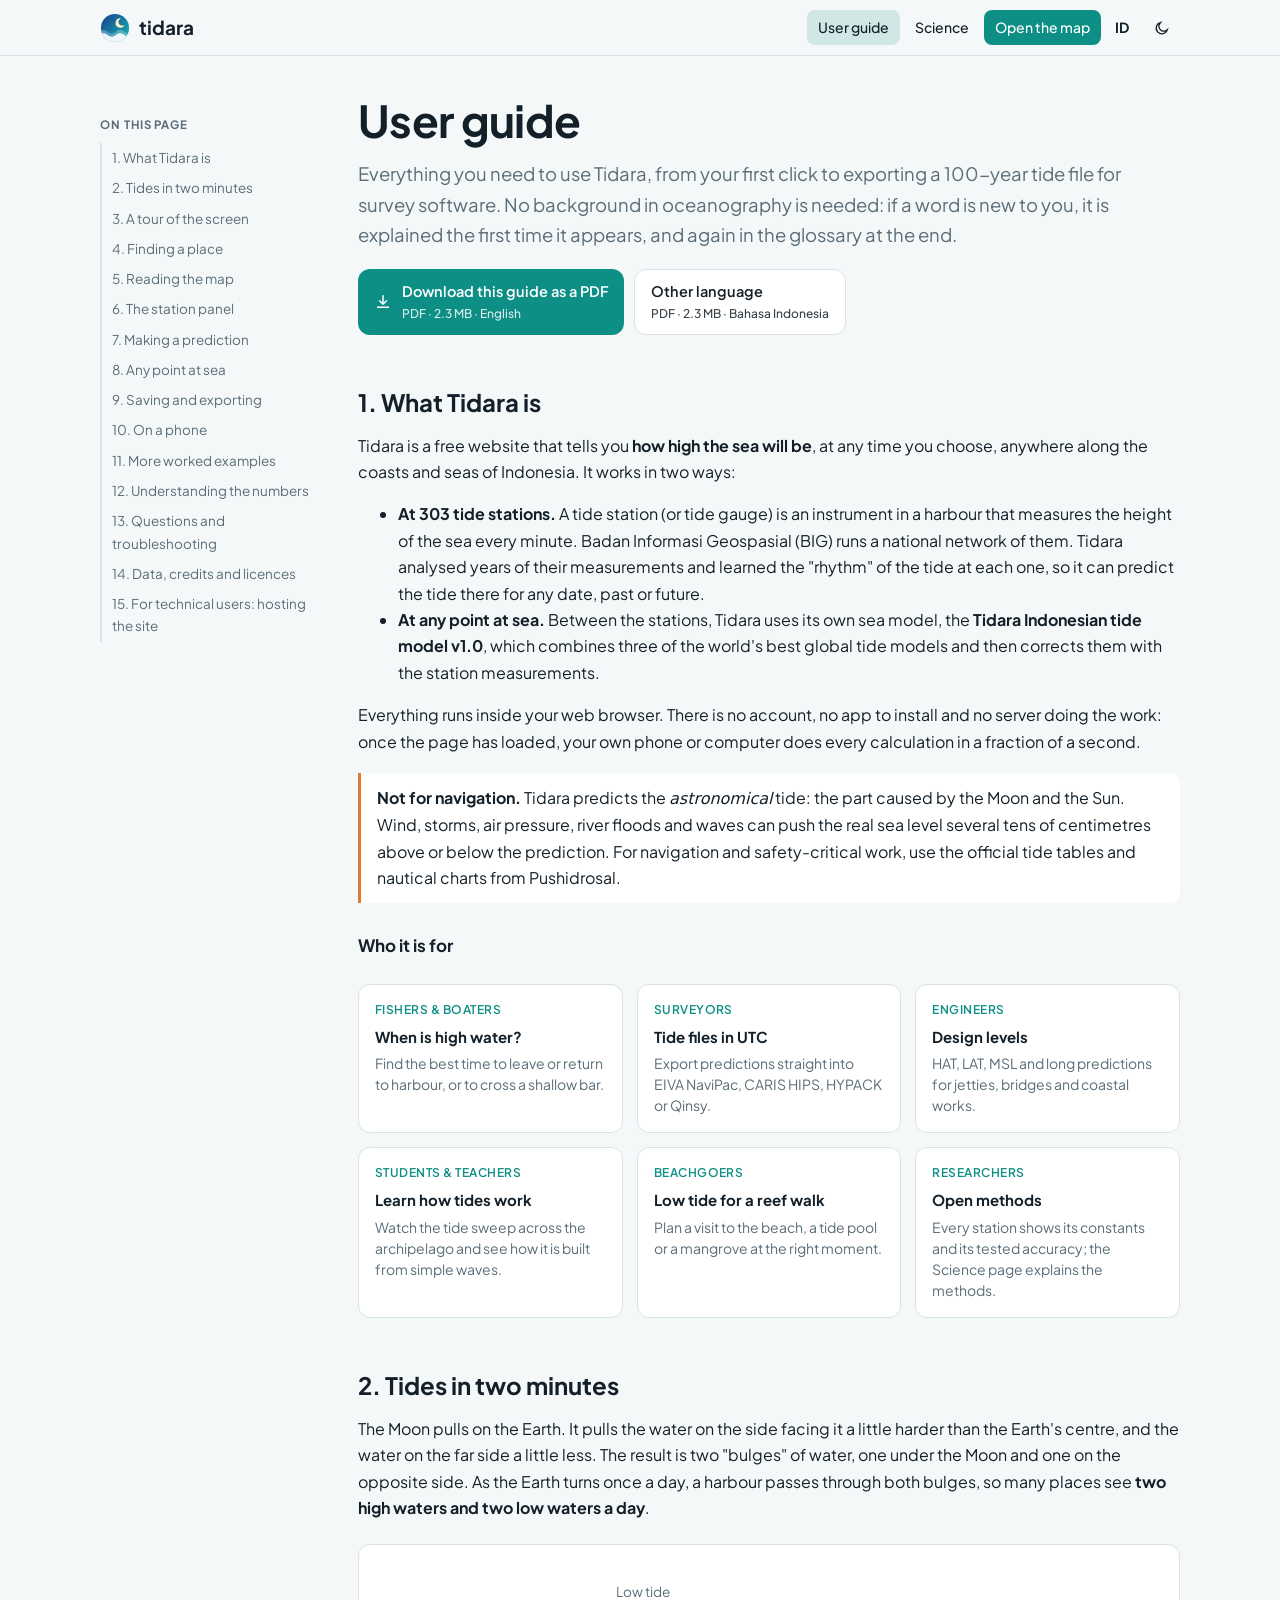
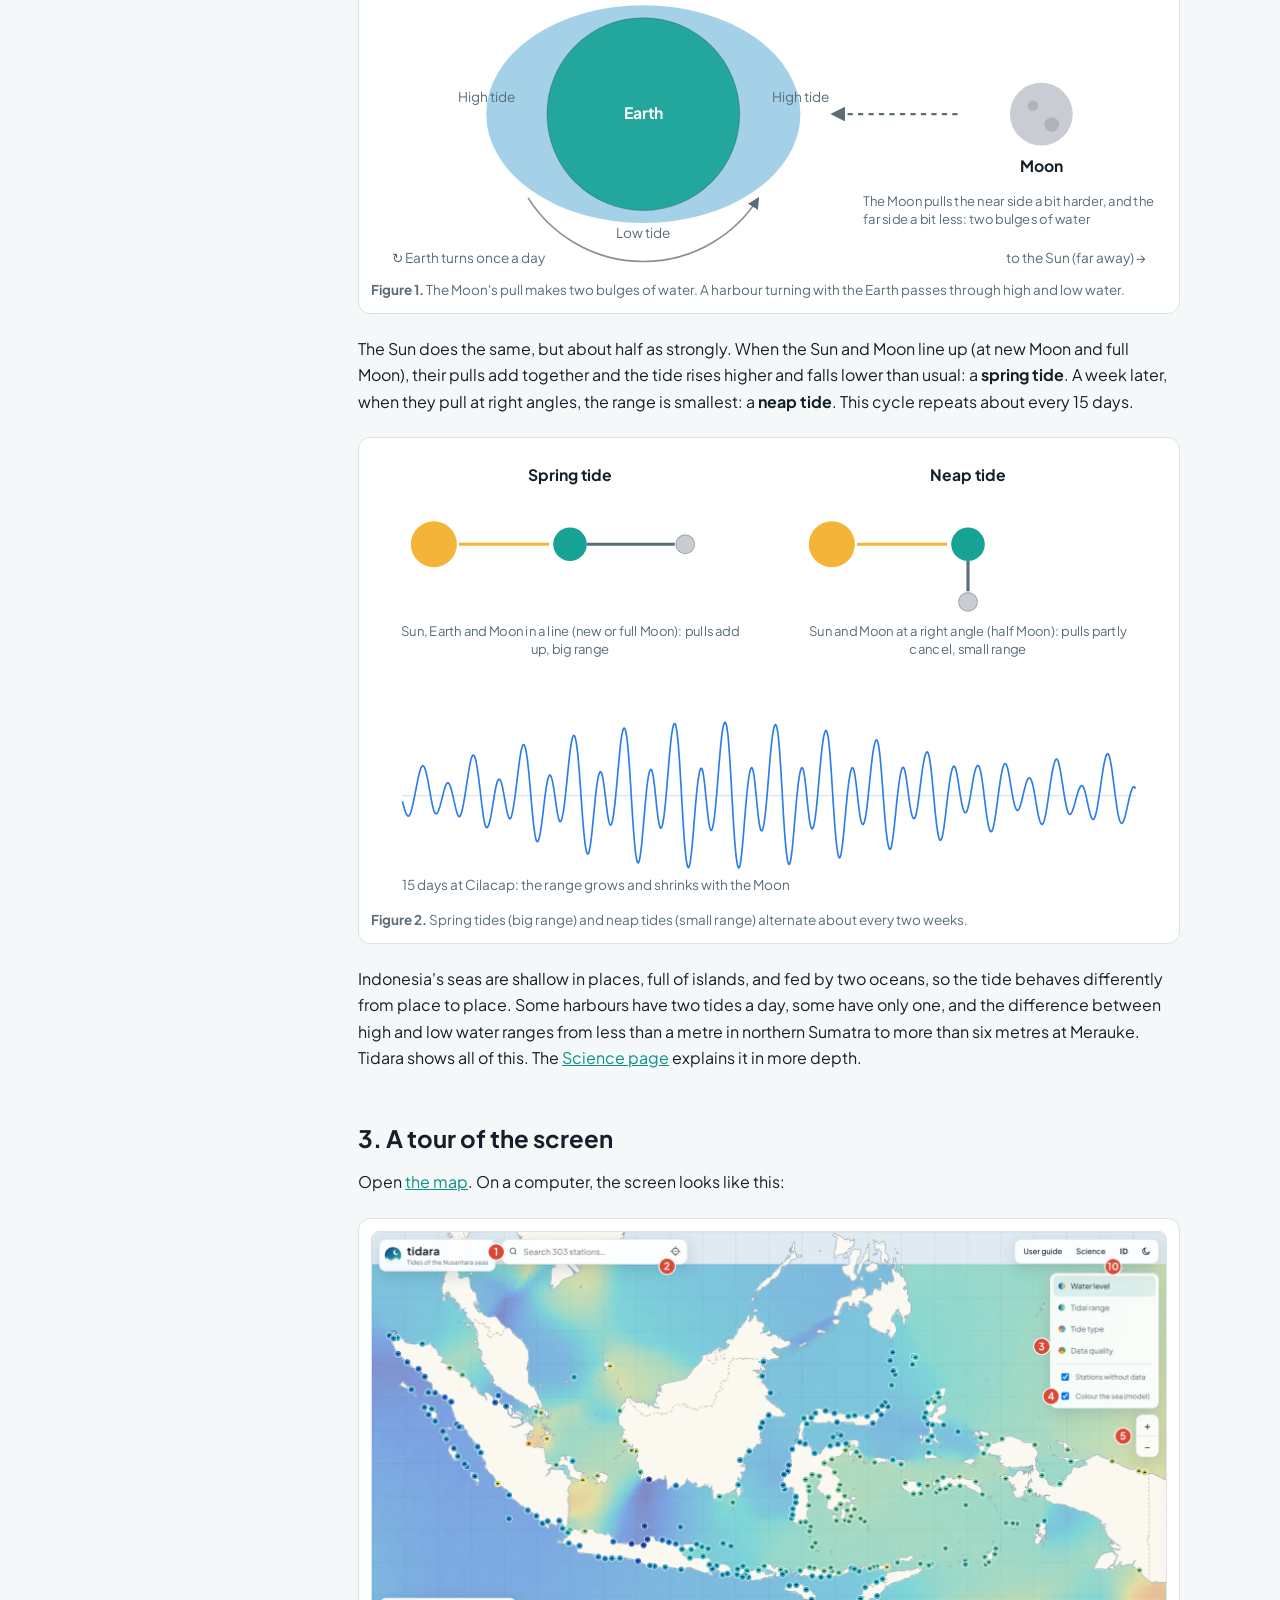
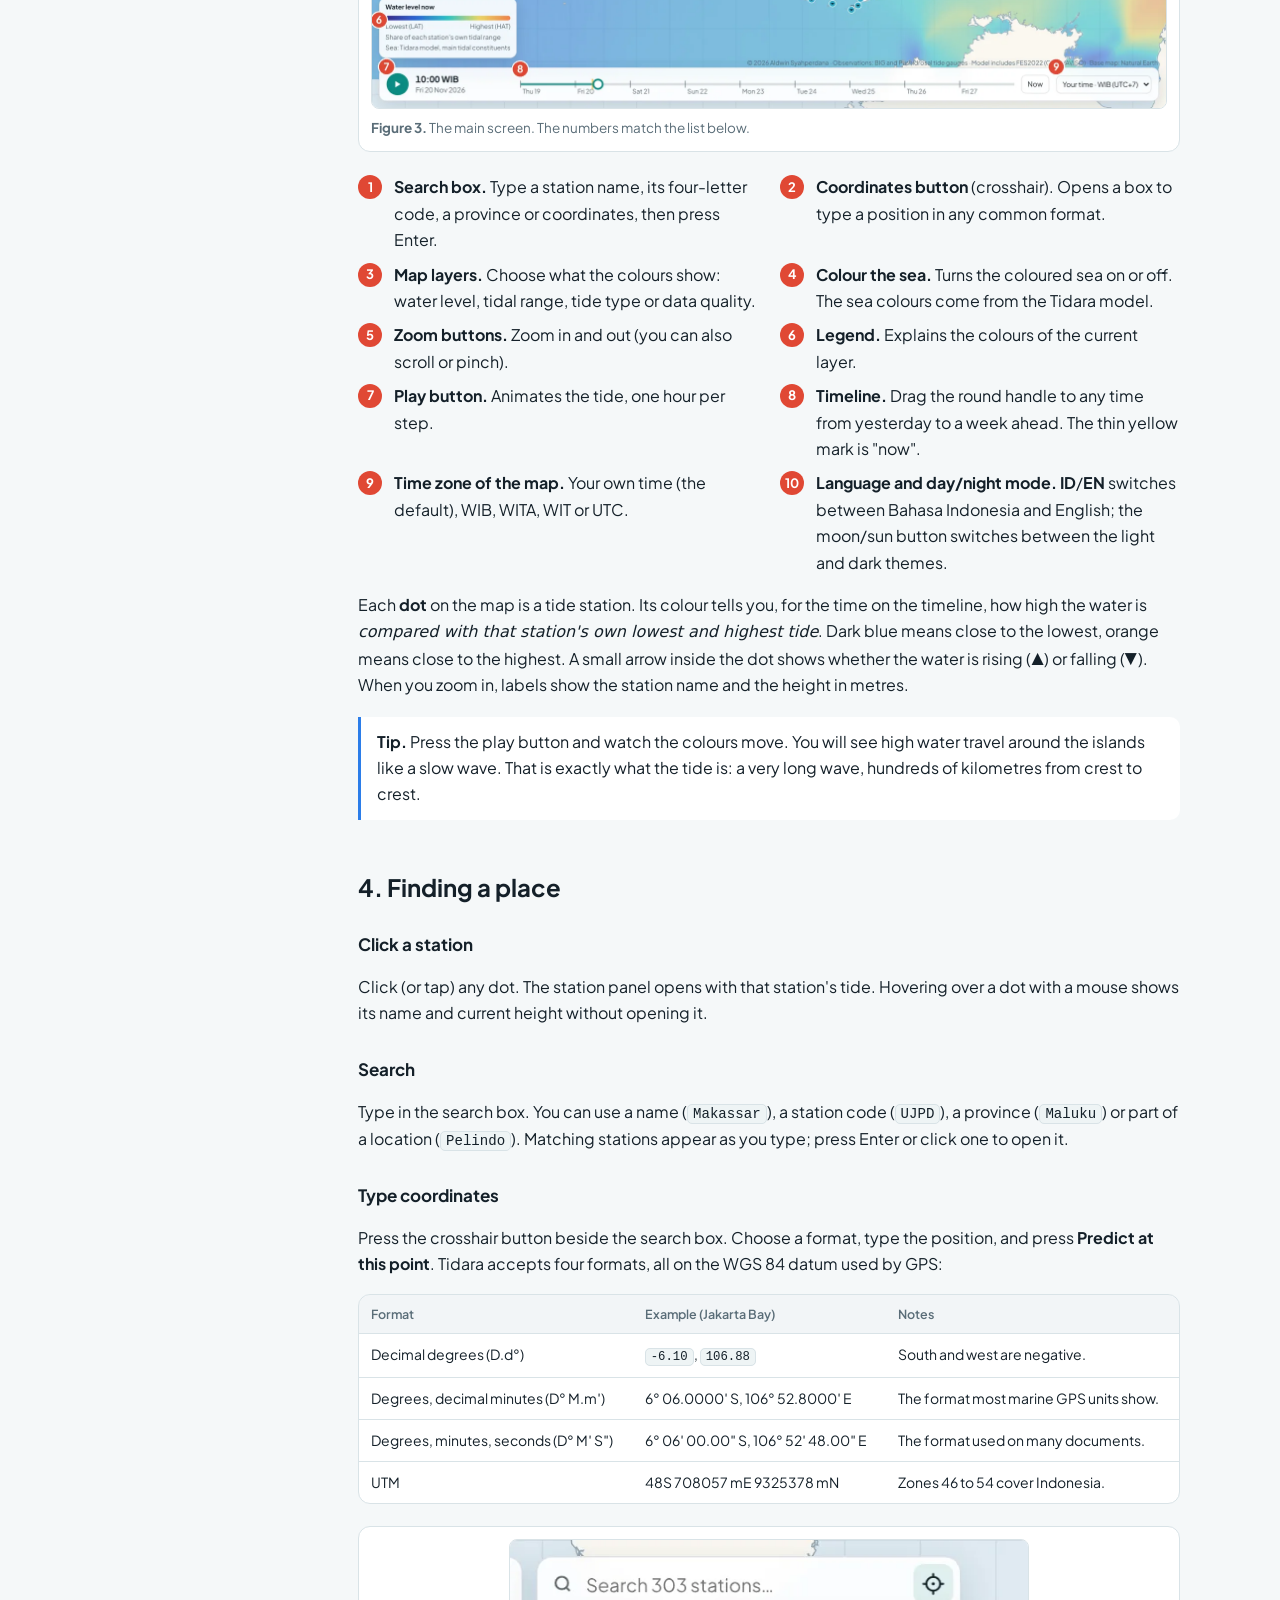
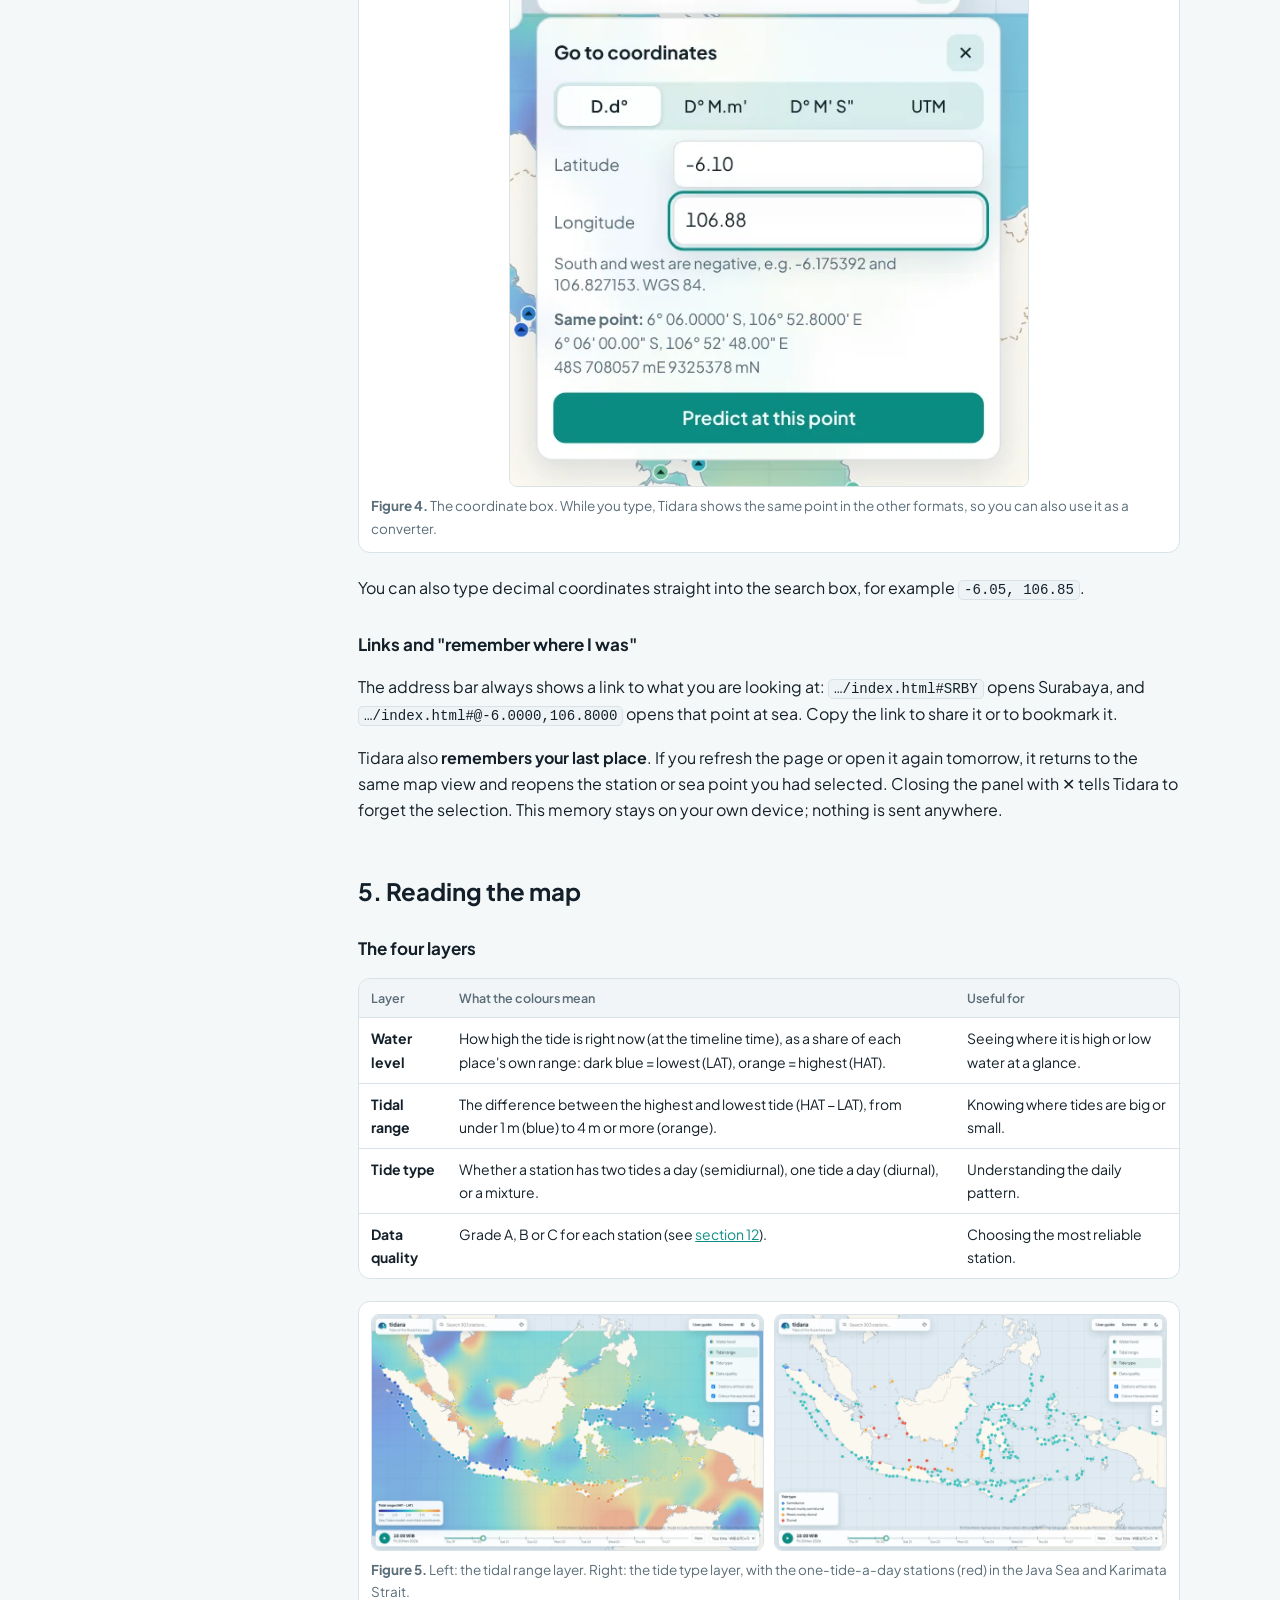
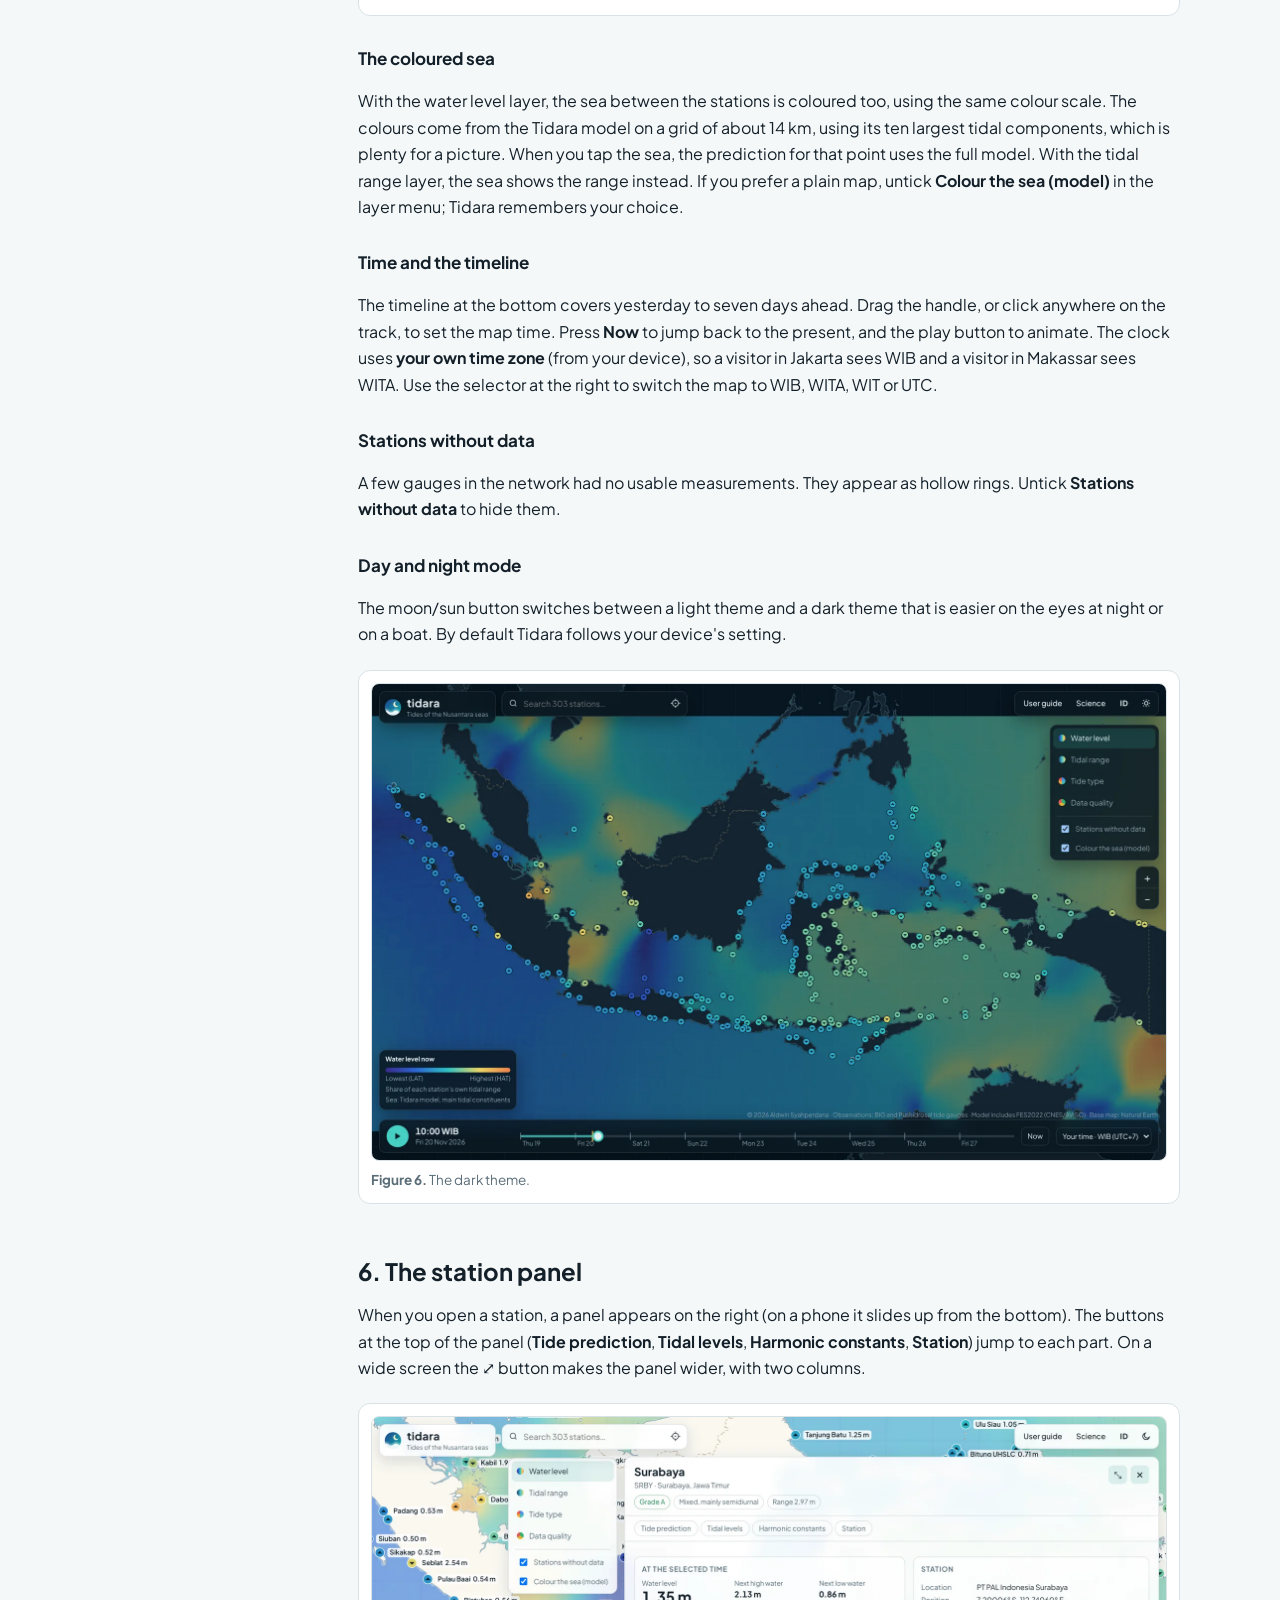
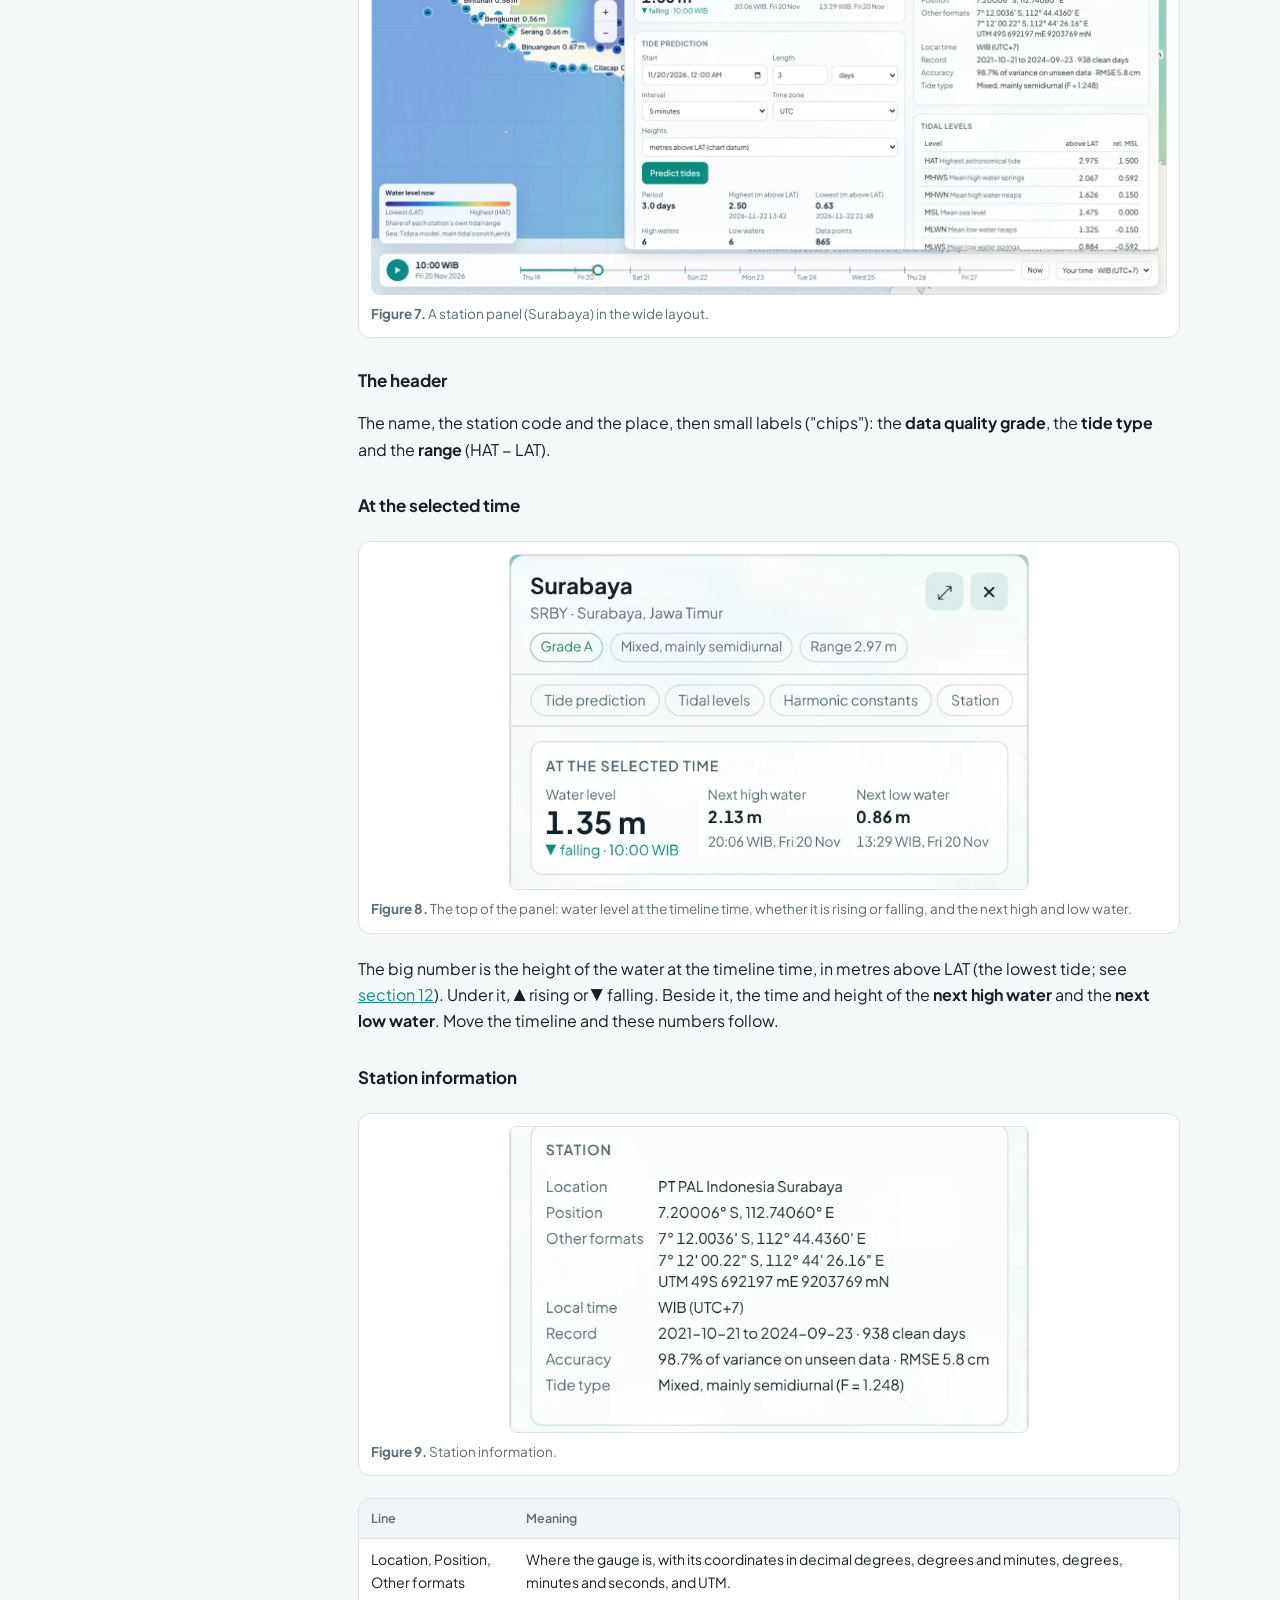
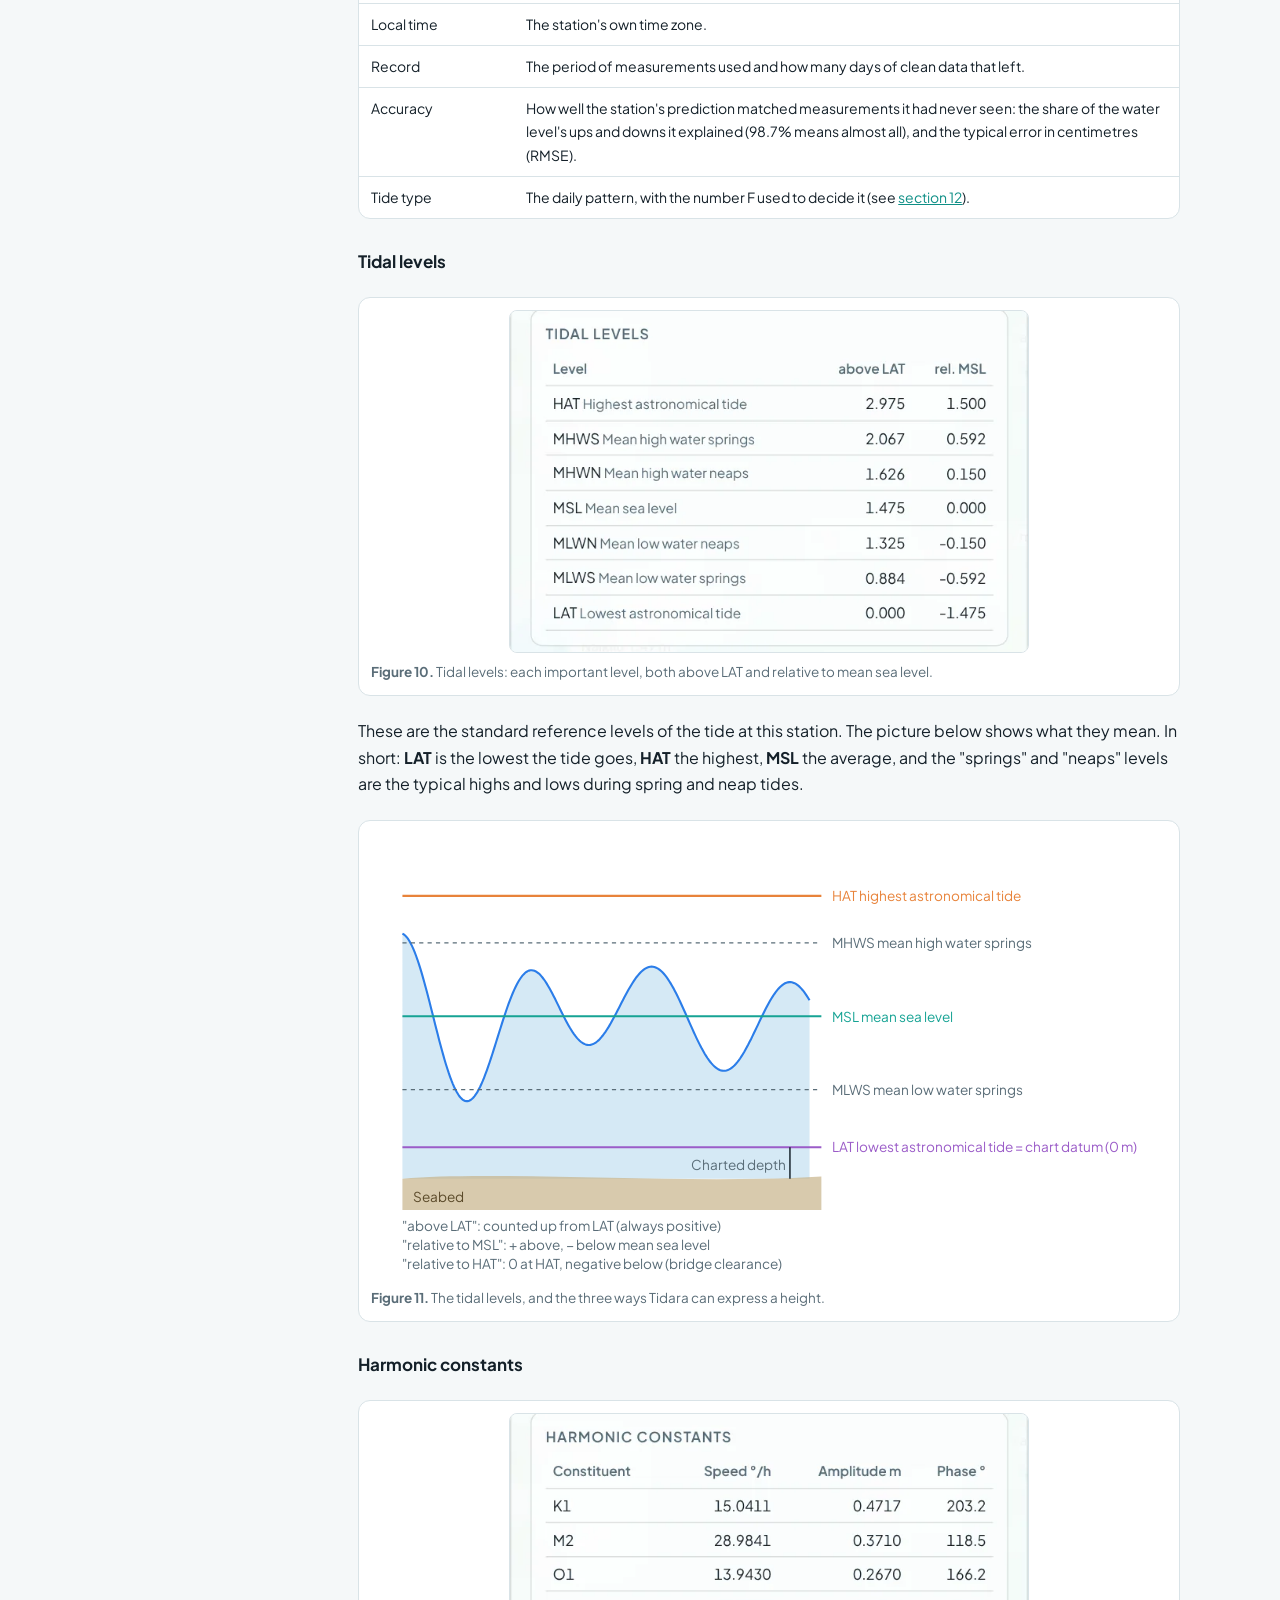
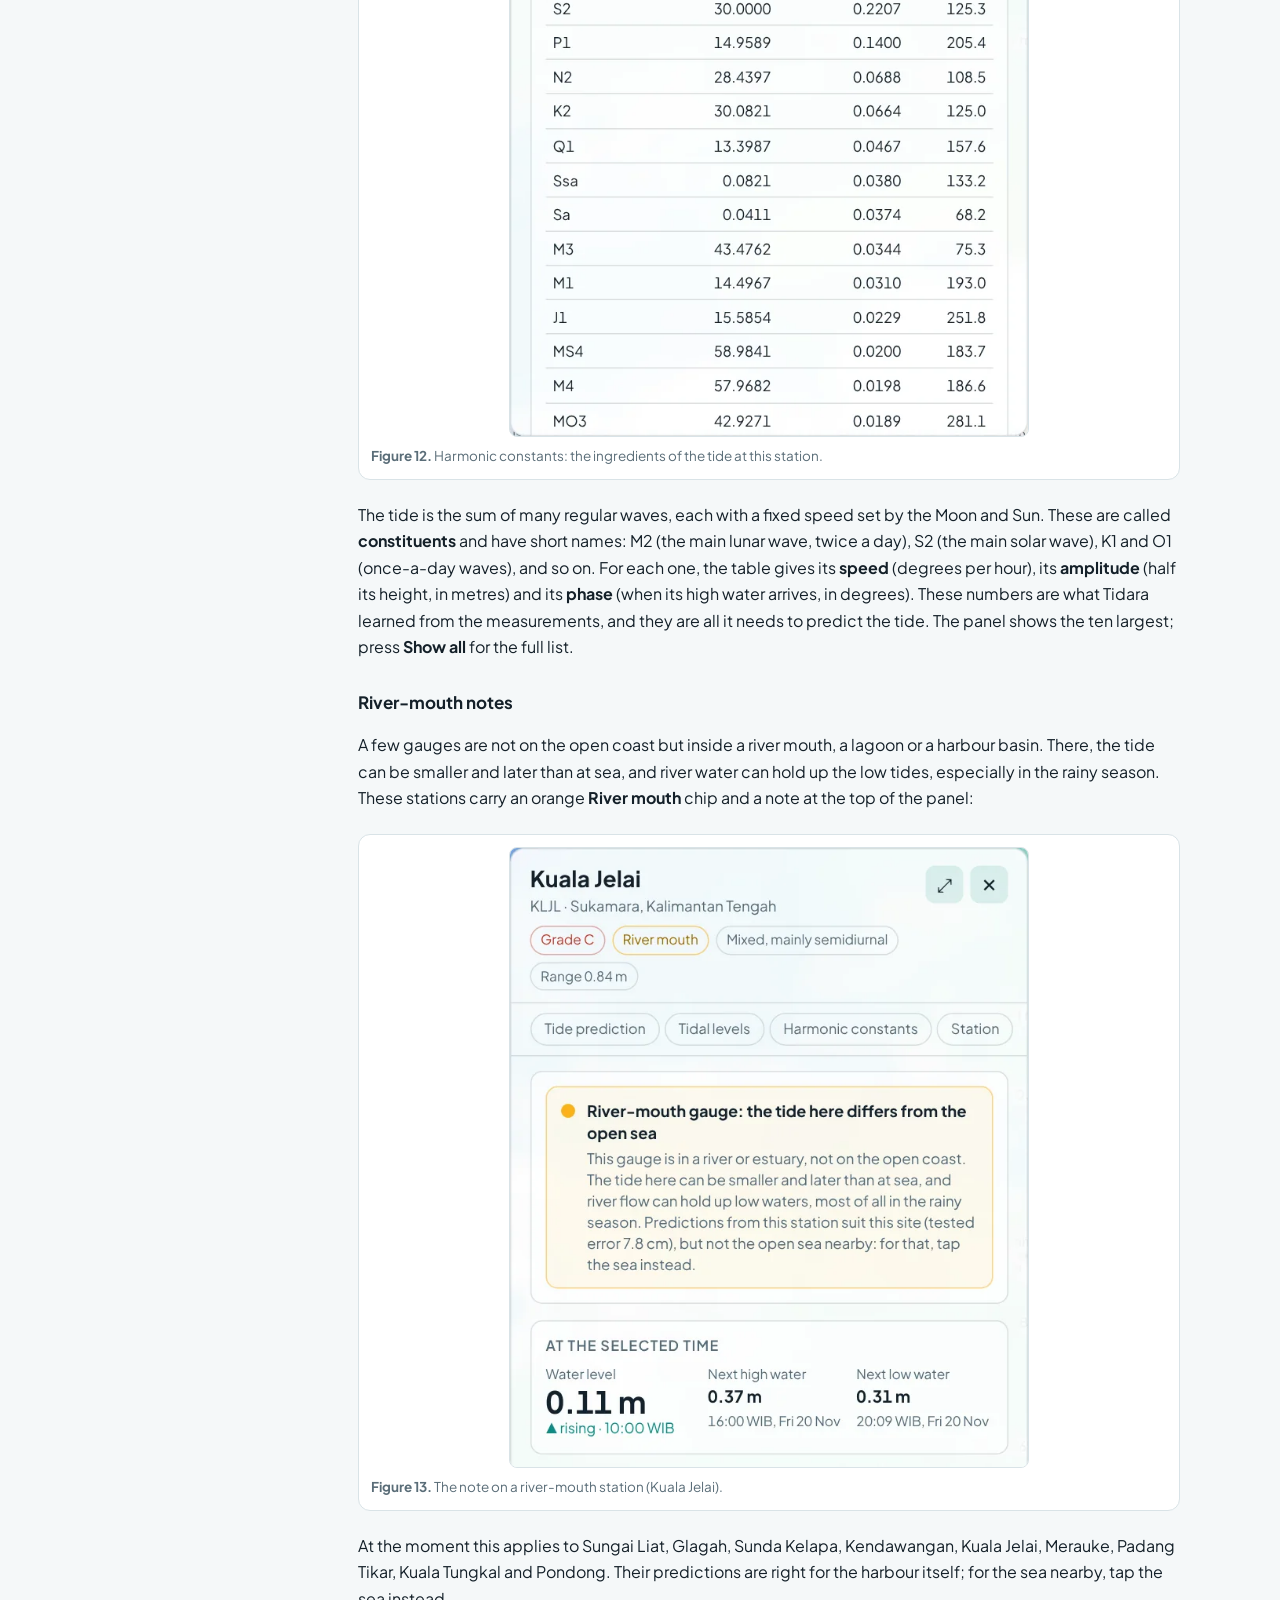
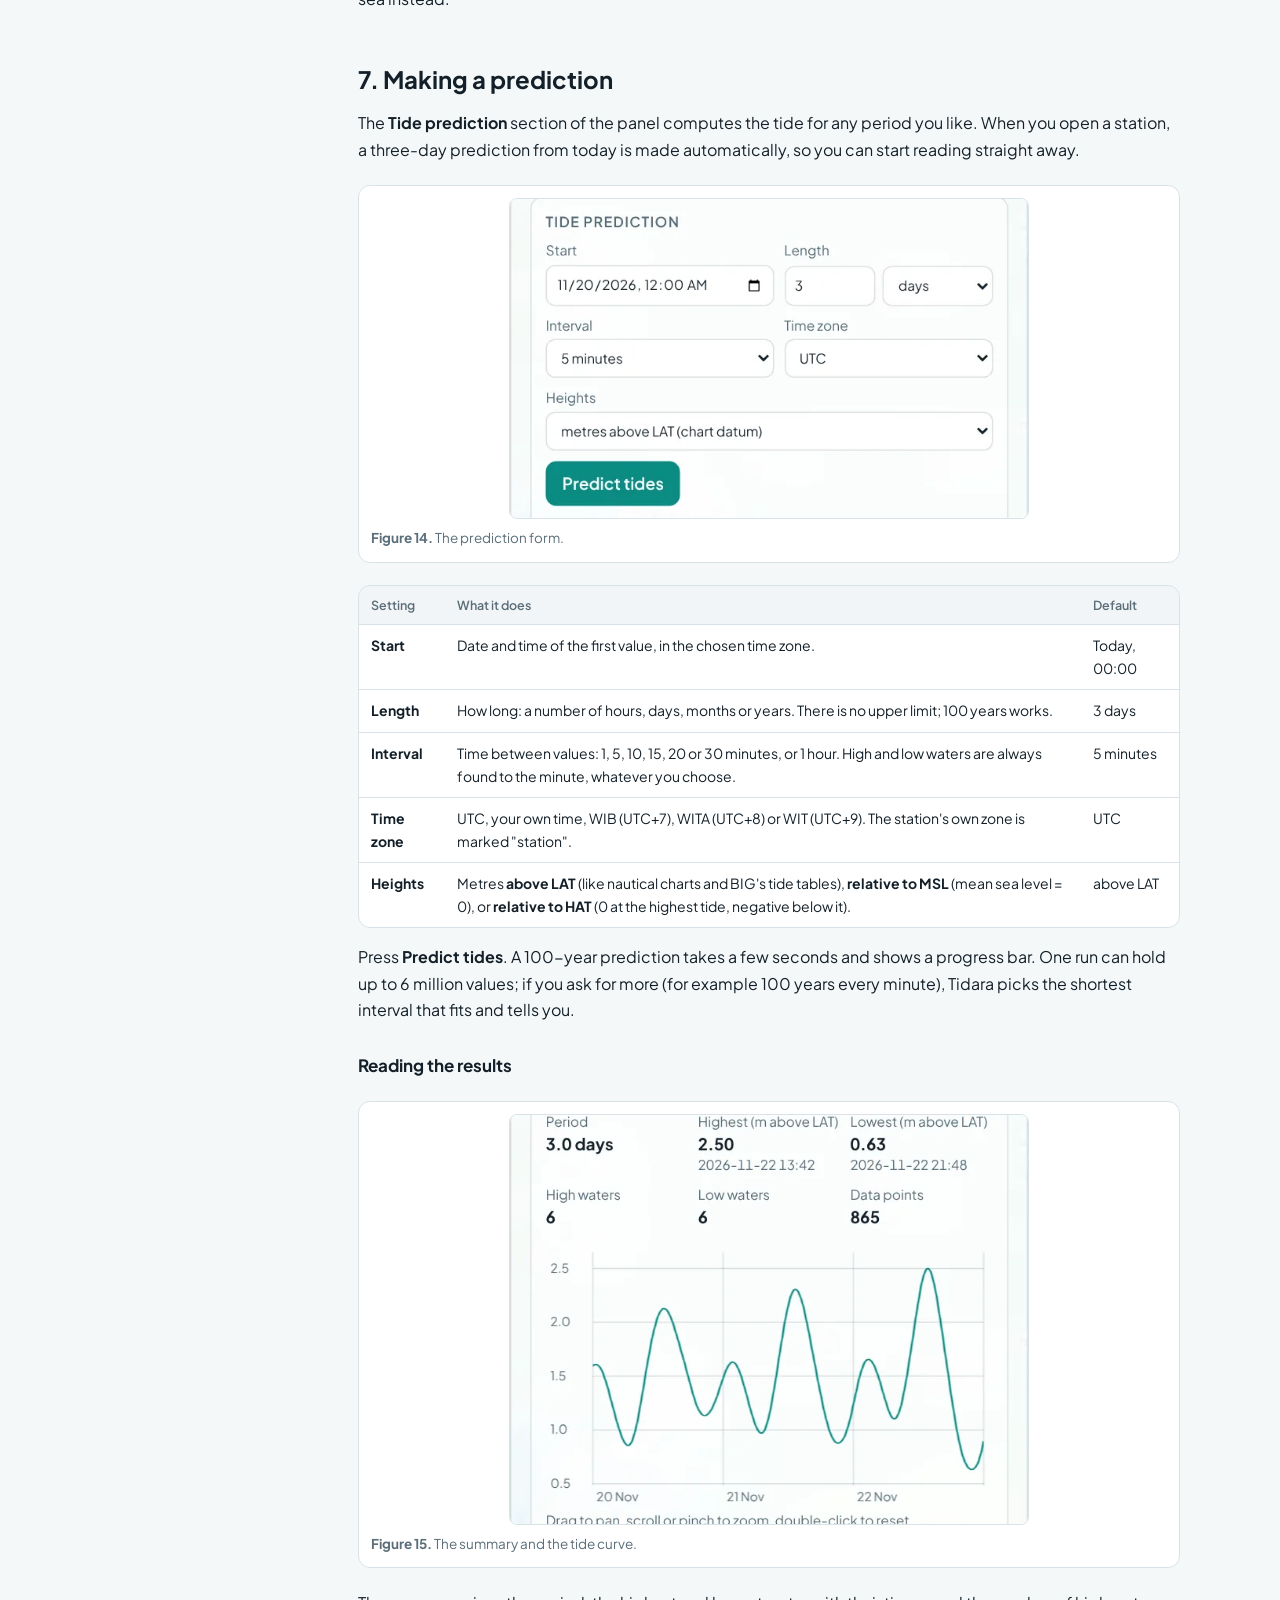
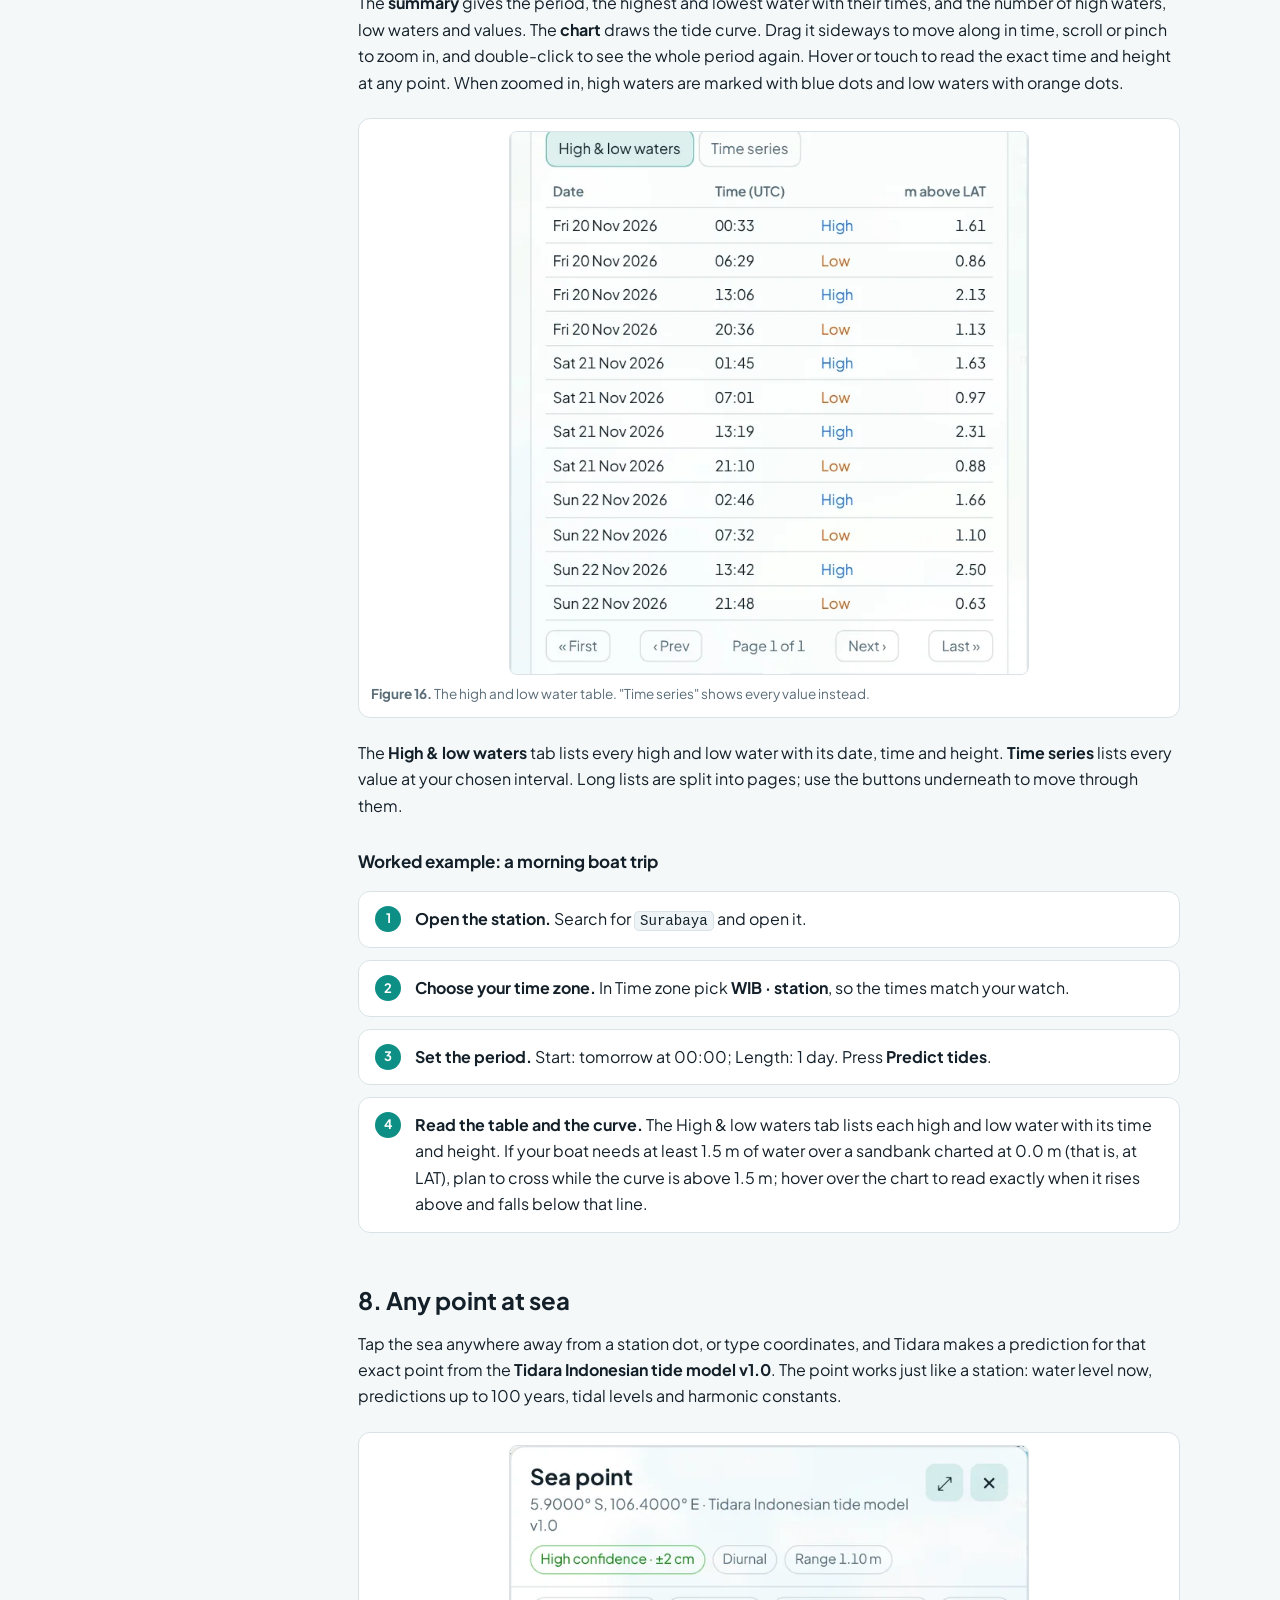
==== commit fb1886ec: "Docs v1.1: illustrated user guide and science pages, PDF manuals (EN/ID) - guide.html and science.ht" ====
--- a/guide.html
+++ b/guide.html
@@ -21,341 +21,539 @@
 <div class="wrap" data-l="en">
   <aside class="toc">
     <b>On this page</b>
-    <a href="#features">Features</a>
-    <a href="#start">Getting started</a>
-    <a href="#map">Using the map</a>
-    <a href="#station">The station panel</a>
-    <a href="#predict">Running a prediction</a>
-    <a href="#results">Reading the results</a>
-    <a href="#seapoint">Any point at sea</a>
-    <a href="#export">Exporting data</a>
-    <a href="#survey">Survey software files</a>
-    <a href="#numbers">What the numbers mean</a>
-    <a href="#faq">Questions</a>
-    <a href="#hosting">Hosting the site</a>
+    <a href="#what">1. What Tidara is</a><a href="#tides">2. Tides in two minutes</a><a href="#tour">3. A tour of the screen</a><a href="#find">4. Finding a place</a><a href="#map">5. Reading the map</a><a href="#station">6. The station panel</a><a href="#predict">7. Making a prediction</a><a href="#seapoint">8. Any point at sea</a><a href="#export">9. Saving and exporting</a><a href="#phone">10. On a phone</a><a href="#examples">11. More worked examples</a><a href="#numbers">12. Understanding the numbers</a><a href="#faq">13. Questions and troubleshooting</a><a href="#credits">14. Data, credits and licences</a><a href="#hosting">15. For technical users: hosting the site</a>
   </aside>
-  <main>
-    <h1>User guide</h1>
-    <p class="lede">Tidara predicts the tide at 303 tide gauge stations around Indonesia, from a few hours ahead to a hundred years ahead, using harmonic constants derived from the national tide gauge network.</p>
-
-    <h2 id="features">Features</h2>
-    <div class="features">
-      <div class="feat"><span class="k">MAP</span><b>303 stations on one map</b><span>Every station with harmonic constants, from Sabang to Merauke. Stations without data are shown as hollow rings.</span></div>
-      <div class="feat"><span class="k">LIVE</span><b>Water level right now</b><span>Each station is coloured by where the tide is within its own range, with an arrow for rising or falling.</span></div>
-      <div class="feat"><span class="k">TIMELINE</span><b>Play the next week</b><span>Drag or play the timeline to watch high and low water sweep across the archipelago, hour by hour.</span></div>
-      <div class="feat"><span class="k">LAYERS</span><b>Four ways to view the network</b><span>Water level, tidal range (HAT − LAT), tide type and data quality grade.</span></div>
-      <div class="feat"><span class="k">PREDICT</span><b>Hours to 100 years</b><span>Any start date, any length, at intervals from 1 minute to 1 hour. Long runs are computed in the background in a few seconds.</span></div>
-      <div class="feat"><span class="k">TABLES</span><b>High and low waters</b><span>Times and heights of every high and low water, plus the full time series, page by page.</span></div>
-      <div class="feat"><span class="k">CHART</span><b>Zoomable tide curve</b><span>Pan and zoom from a 100-year overview down to individual tides, on mouse or touch.</span></div>
-      <div class="feat"><span class="k">EXPORT</span><b>CSV download and copy</b><span>Save high/low waters or the full series as CSV for Excel, GIS or engineering software.</span></div>
-      <div class="feat"><span class="k">LOCAL</span><b>Local time and datums</b><span>Times in your zone, WIB, WITA, WIT or UTC; heights above LAT (chart datum), relative to mean sea level or relative to HAT.</span></div>
-      <div class="feat"><span class="k">TRANSPARENT</span><b>Constants and accuracy</b><span>Each station shows its tidal levels, harmonic constants and how well it predicted data it had never seen.</span></div>
-      <div class="feat"><span class="k">MOBILE</span><b>Works on phones</b><span>Touch-friendly map with pinch zoom and a bottom sheet for station details.</span></div>
-      <div class="feat"><span class="k">THEMES</span><b>Day and night mode</b><span>A light day theme and a dark night theme. Tidara follows your device setting; switch any time with the sun/moon button.</span></div>
-      <div class="feat"><span class="k">LANGUAGE</span><b>English and Bahasa Indonesia</b><span>The whole site, including this guide and the CSV exports, is available in both languages. Press <b>ID</b> or <b>EN</b> in the top bar.</span></div>
-      <div class="feat"><span class="k">YOUR TIME</span><b>Your own time zone</b><span>The map clock opens in your device's time zone (including daylight saving abroad); predictions open in UTC. WIB, WITA, WIT and your own time are one click away.</span></div>
-      <div class="feat"><span class="k">LIGHT</span><b>Small and self-contained</b><span>About 200 KB to download (compressed), no server and no map tiles: copy the folder to any web host.</span></div>
-    </div>
-
-    <h2 id="start">Getting started</h2>
-    <ol class="steps">
-      <li><b>Find a station.</b> Click a dot on the map, or type a name, code or province in the search box (for example <kbd>Makassar</kbd>, <kbd>UJPD</kbd> or <kbd>Maluku</kbd>) and press Enter.</li>
-      <li><b>Read the current tide.</b> The panel opens with the water level at the selected time, whether it is rising or falling, and the next high and low water.</li>
-      <li><b>Run a prediction.</b> A 3-day prediction starting today (00:00 UTC, every 5 minutes) runs automatically. Change the start, length, interval, time zone or height reference and press <b>Predict tides</b>.</li>
-      <li><b>Explore and export.</b> Zoom the chart, page through the high and low water table, and download or copy the results.</li>
-    </ol>
-    <div class="note">You can link straight to a station by adding its code to the address, for example <code>index.html#SRBY</code> opens Surabaya.</div>
-
-    <h2 id="map">Using the map</h2>
-    <div class="tbl"><table>
-      <tr><th>To</th><th>Mouse</th><th>Touch</th></tr>
-      <tr><td>Move the map</td><td>Drag</td><td>Drag with one finger</td></tr>
-      <tr><td>Zoom</td><td>Scroll wheel, double-click, or the + and − buttons</td><td>Pinch</td></tr>
-      <tr><td>See a station's value</td><td>Hover over the dot</td><td>Tap the dot (opens the panel)</td></tr>
-      <tr><td>Open a station</td><td>Click the dot</td><td>Tap the dot</td></tr>
-      <tr><td>Change the map time</td><td>Drag the timeline handle or click on the track</td><td>Drag the timeline handle</td></tr>
-      <tr><td>Animate the tide</td><td>Press the play button (one hour per step); press again to pause</td><td>Same</td></tr>
-    </table></div>
-    <p>The timeline covers yesterday to seven days ahead. The yellow tick marks the current time and <b>Now</b> jumps back to it. The clock opens in <b>your time</b>, the time zone of your device, so a visitor in Jakarta sees WIB and a visitor in London sees UK time. The selector beside the timeline switches the map to WIB, WITA, WIT or UTC.</p>
-    <h3>Day and night mode, language</h3>
-    <p>The sun/moon button in the top bar switches between the light day theme and the dark night theme; by default Tidara follows your device. The <b>ID</b> / <b>EN</b> button switches the whole site between English and Bahasa Indonesia. Both choices are remembered on your device.</p>
-    <h3>Map layers</h3>
-    <div class="tbl"><table>
-      <tr><th>Layer</th><th>What the colour shows</th></tr>
-      <tr><td>Water level</td><td>Where the predicted tide is between the station's lowest (LAT, purple) and highest (HAT, orange) astronomical tide. Because each station is scaled to its own range, a station with a 0.8 m range and one with a 6 m range can both show "high water" in orange. When zoomed in, labels give the height above LAT and a small arrow shows rising or falling.</td></tr>
-      <tr><td>Tidal range</td><td>HAT − LAT in metres, from under 1 m (northern Sumatra) to over 6 m (Merauke).</td></tr>
-      <tr><td>Tide type</td><td>Semidiurnal (two tides a day), mixed, or diurnal (one tide a day), from the Formzahl ratio.</td></tr>
-      <tr><td>Data quality</td><td>Grade A, B or C (see <a href="#numbers">What the numbers mean</a>).</td></tr>
-    </table></div>
-    <p>Untick <b>Stations without data</b> to hide the hollow rings for gauges that had no usable observations.</p>
-
-    <h2 id="station">The station panel</h2>
-    <p>On a computer the panel opens on the right; on a phone it slides up from the bottom (swipe the header down or press ✕ to close). It contains:</p>
-    <ul>
-      <li><b>At the selected time:</b> the water level at the timeline time, the trend, and the next high and low water.</li>
-      <li><b>Tide prediction:</b> the prediction form, results, chart, tables and exports.</li>
-      <li><b>Station:</b> location, coordinates, local time zone, the observation record used, accuracy and tide type.</li>
-      <li><b>Tidal levels:</b> HAT, MHWS, MHWN, MSL, MLWN, MLWS and LAT, both above LAT and relative to MSL.</li>
-      <li><b>Harmonic constants:</b> amplitude and phase of each constituent (the ten largest, or all of them).</li>
-    </ul>
-    <p><b>Station warnings:</b> a few gauges sit where the water level doesn't follow the nearby sea, for example in a river mouth. Their panel shows a red warning with the expected error. At the moment this applies to Sungai Liat (LIAT), where the tide is damped and low waters are held up, especially from December to March.</p>
-
-    <h2 id="predict">Running a prediction</h2>
-    <div class="tbl"><table>
-      <tr><th>Setting</th><th>Meaning</th></tr>
-      <tr><td>Start</td><td>Date and time of the first value, in the chosen time zone.</td></tr>
-      <tr><td>Length</td><td>A number of hours, days, months or years. There is no upper limit on length; 100 years is fine.</td></tr>
-      <tr><td>Interval</td><td>Time between values in the series: 1, 5, 10, 15, 20 or 30 minutes, or 1 hour (default 5 minutes). High and low waters are always found to the minute, whatever interval you choose.</td></tr>
-      <tr><td>Time zone</td><td><b>UTC</b> (default), or your time (your device's zone, including daylight saving where it applies), WIB (UTC+7), WITA (UTC+8) or WIT (UTC+9). The station's own zone is marked "station" in the list.</td></tr>
-      <tr><td>Heights</td><td>Metres above LAT (chart datum, matches nautical charts and BIG's tide tables), metres relative to mean sea level, or metres relative to HAT (0 at the highest astronomical tide, values below it negative, useful for clearance under bridges and structures).</td></tr>
-    </table></div>
-    <p>A single run can hold up to 6 million values. If a long run at a short interval would exceed that, Tidara raises the interval automatically and tells you (for example, 100 years at 10-minute steps is 5.3 million values and runs as asked; 100 years at 1-minute steps is set to 10 minutes). On a typical laptop a 100-year run takes 2 to 5 seconds, with a progress bar.</p>
-
-    <h2 id="results">Reading the results</h2>
-    <ul>
-      <li><b>Summary:</b> period, highest and lowest predicted water with their times, number of high and low waters, and number of values.</li>
-      <li><b>Chart:</b> the tide curve with high waters (blue dots) and low waters (orange dots) when zoomed in. Drag to pan, scroll or pinch to zoom, double-click to reset. Hover or touch to read the exact time and height.</li>
-      <li><b>High &amp; low waters:</b> date, time, type and height of every turning point.</li>
-      <li><b>Time series:</b> every value at the chosen interval.</li>
-    </ul>
-
-    <h2 id="seapoint">Any point at sea</h2>
-    <p>Tap anywhere on the sea (away from a station marker) to get a prediction for that exact point from the <b>Tidara Indonesian tide model v1.0</b>: a weighted average of three global tide models (EOT20, GOT5.5/5.6 and FES2022, with FES2022 counted twice), corrected towards the BIG and Pushidrosal tide gauges. The point works like a station: water level now, predictions up to 100 years, tidal levels (HAT and LAT are computed over a full 18.61-year cycle) and harmonic constants. The seasonal terms Sa and Ssa are taken from the nearest station. The link in the address bar (for example <code>#@-6.0000,106.8000</code>) opens the same point again.</p>
-    <p><b>Entering coordinates:</b> click the crosshair button at the right of the search box and choose a format: decimal degrees (<kbd>-6.175392</kbd>, <kbd>106.827153</kbd>), degrees and decimal minutes (6° 10.5235′ S), degrees, minutes and seconds (6° 10′ 31.41″ S) or UTM (zone 46 to 54, N or S, easting and northing in metres). All coordinates are WGS 84. While you type, Tidara shows the same point in the other formats; switching format converts what you entered. <b>Predict at this point</b> opens the point. You can also type decimal coordinates straight into the search box, for example <kbd>-6.05, 106.85</kbd>. The point panel lists the position in all formats under <b>Other formats</b>. A point on land, or too close to the coast for the model grid, has no model data: move a little offshore or use a nearby station.</p>
-    <p>Each point shows a <b>confidence badge</b> with the estimated error:</p>
-    <ul>
-      <li><b>High</b> (green, under about 5 cm RMS): open water where both models agree.</li>
-      <li><b>Medium</b> (amber, 5–10 cm): fine for planning; compare with a nearby station when accuracy matters.</li>
-      <li><b>Low</b> (red, over 10 cm): bays, river mouths and narrow straits that are smaller than the model grid (about 14 km), for example around Dumai, Bengkalis, Nunukan or Tarakan. Use the result at your own risk.</li>
-    </ul>
-    <p>Below the badge, Tidara lists the three nearest stations <i>by sea distance</i> (the shortest path through water, so a station across an island is never suggested). <b>Use this station</b> switches to that station's own constants, which are tested against real data the analysis didn't use: a median of 98% of variance explained.</p>
-    <div class="note">Tapping a station marker always uses that station's own constants, never the model. The model is only used for points between stations.</div>
-
-    <h2 id="export">Exporting data</h2>
-    <p><b>Download high/low CSV</b> and <b>Download series CSV</b> save comma-separated files with a one-line header describing the station, time zone and height reference, then columns <code>date_time,type,height_m_above_LAT</code> (or <code>height_m_rel_MSL</code>, <code>height_m_rel_HAT</code>). <b>Copy high/low</b> puts the same table on the clipboard, ready to paste into Excel.</p>
-    <p>When the site is in Bahasa Indonesia, the CSV is written in Indonesian too: column names <code>tanggal_waktu;jenis;tinggi_m_di_atas_LAT</code>, types <code>Tinggi</code>/<code>Rendah</code>, semicolons between columns and a decimal comma (for example <code>1,483</code>), which Excel with Indonesian regional settings opens correctly.</p>
-    <div class="note">A 100-year series at 10-minute steps is about 120 MB of CSV. For long periods, export the high and low waters (about 4 MB per 100 years), or use a 1-hour interval. When Tidara is viewed inside Claude, each download asks you to confirm first; on your own web server or from the files on your computer it downloads straight away.</div>
-
-    <h2 id="survey">Survey software files</h2>
-    <p>Under the CSV buttons, <b>Survey software file</b> writes the predicted series (at the interval you chose) in formats that survey software reads directly. Heights follow the <b>Heights</b> setting (above LAT, relative to MSL or relative to HAT), positive up. Survey software normally expects <b>UTC</b>, which is the default <b>Time zone</b>; if you changed it, choose UTC and predict again before exporting. Tidara shows a warning when the times are not UTC.</p>
-    <div class="tbl"><table>
-      <tr><th>Format</th><th>Example line</th></tr>
-      <tr><td>EIVA NaviPac (.npt)</td><td><code>13-11-2026, 00:00:00, 2.550</code></td></tr>
-      <tr><td>CARIS HIPS (.tid)</td><td><code>--------</code> then <code>2026/11/13 00:00 2.550</code></td></tr>
-      <tr><td>HYPACK Manual Tides import (.txt)</td><td><code>13/11/2026&#9;00:00:00&#9;2.550</code> (tab-separated)</td></tr>
-      <tr><td>Qinsy tide data (.qtd)</td><td>binary file (one record per time step)</td></tr>
-    </table></div>
-    <p>Survey files always use a decimal point, whatever the site language.</p>
-    <p><b>HYPACK:</b> open Manual Tides, import the .txt (tab delimiter, DD/MM date format, skip problem lines), then save the .TID with <b>Invert Tides</b> on, because HYPACK stores tide as a correction.</p>
-    <p><b>Qinsy (.qtd):</b> a binary tide data file in the layout Qinsy writes. Times are always stored in UTC, whatever time zone you chose. Heights are relative to MSL; the station block holds MSL above LAT (Z0) and the station's M2, S2, K1 and O1 constants. The station name is shortened to 12 characters (code and name, or latitude,longitude for a sea point). The layout was worked out from a Qinsy sample file, so check the first file in Qinsy before survey use.</p>
-
-    <h2 id="numbers">What the numbers mean</h2>
-    <div class="tbl"><table>
-      <tr><th>Term</th><th>Meaning</th></tr>
-      <tr><td>LAT</td><td>Lowest Astronomical Tide: the lowest level predicted over an 18.6-year lunar nodal cycle. Used as chart datum.</td></tr>
-      <tr><td>HAT</td><td>Highest Astronomical Tide: the highest level predicted over the same cycle.</td></tr>
-      <tr><td>MSL</td><td>Mean sea level over the station's observation record (2021–2026).</td></tr>
-      <tr><td>MHWS / MLWS</td><td>Mean high / low water springs: MSL ± (M2 + S2).</td></tr>
-      <tr><td>MHWN / MLWN</td><td>Mean high / low water neaps: MSL ± (M2 − S2). Where S2 is larger than M2 these come out reversed; use HAT/LAT and the predicted tides there.</td></tr>
-      <tr><td>Grade A</td><td>At least a year of clean data and at least 95% of the water-level variance explained on data held back from the analysis.</td></tr>
-      <tr><td>Grade B</td><td>Good constants from a shorter record, or 90–95% skill.</td></tr>
-      <tr><td>Grade C</td><td>Short or difficult records. Check predictions against observations before relying on them.</td></tr>
-      <tr><td>Skill and RMSE</td><td>From the hold-out test: share of variance explained and root-mean-square error in the held-back period.</td></tr>
-    </table></div>
-
-    <h2 id="faq">Questions</h2>
-    <h3>Why does the real sea level differ from the prediction?</h3>
-    <p>Tidara predicts the astronomical tide. Wind, air pressure, monsoon sea-level changes, river floods and waves can add or remove tens of centimetres, more during storms. Typical differences are 5–15 cm.</p>
-    <h3>Why can a long prediction go slightly below LAT?</h3>
-    <p>LAT is computed over 2026–2044. Over a century the lunar and solar cycles line up in ways that can produce a tide a few centimetres lower or higher, so values marginally below 0 m above LAT are expected in very long runs.</p>
-    <h3>Are 100-year predictions reliable?</h3>
-    <p>The astronomy is predictable for centuries, so the timing and size of the tides stay accurate. What the prediction cannot know is how mean sea level will change through sea-level rise, land subsidence or harbour works. Add a sea-level scenario separately for long-term design.</p>
-    <h3>Which time zone should I use?</h3>
-    <p>Predictions open in UTC, which suits survey software, combining stations across zones and scientific work. For a tide table to use at the station, pick the zone marked "station"; <b>Your time</b> uses your device's zone.</p>
-
-    <h2 id="hosting">Hosting the site</h2>
-    <p>Tidara is a static website: copy the whole folder to any web host (GitHub Pages, Netlify, an S3 bucket or a company web server) and open <code>index.html</code>. It also runs straight from the folder on your computer. The files are:</p>
-    <div class="tbl"><table>
-      <tr><th>File</th><th>Purpose</th></tr>
-      <tr><td><code>index.html</code></td><td>The map and prediction tool</td></tr>
-      <tr><td><code>guide.html</code>, <code>science.html</code></td><td>This guide and the science background</td></tr>
-      <tr><td><code>assets/tidara-data.js</code></td><td>Station metadata, tidal levels and harmonic constants</td></tr>
-      <tr><td><code>assets/tide-engine.js</code></td><td>The prediction engine (also used in a background worker)</td></tr>
-      <tr><td><code>assets/basemap.js</code></td><td>Coastlines and borders (Natural Earth, public domain)</td></tr>
-      <tr><td><code>assets/prefs.js</code></td><td>Remembers language and day/night mode</td></tr>
-      <tr><td><code>assets/site.css</code>, <code>assets/logo.svg</code></td><td>Styles for these pages and the logo</td></tr>
-    </table></div>
-    <p>To update the constants after a new analysis, replace <code>assets/tidara-data.js</code>.</p>
+  <main class="doc">
+<h1>User guide</h1>
+<p class="lede">Everything you need to use Tidara, from your first click to exporting a 100-year tide file for survey software. No background in oceanography is needed: if a word is new to you, it is explained the first time it appears, and again in the glossary at the end.</p>
+<div class="dl"><a class="btn-dl" href="docs/Tidara_User_Guide_v1.1_EN.pdf" download><svg width="18" height="18" viewBox="0 0 24 24" fill="none" stroke="currentColor" stroke-width="2"><path d="M12 3v12m0 0 5-5m-5 5-5-5M4 19h16"/></svg><span>Download this guide as a PDF<small>PDF · 2.3 MB · English</small></span></a><a class="btn-dl ghost" href="docs/Tidara_Panduan_Pengguna_v1.1_ID.pdf" download><span>Other language<small>PDF · 2.3 MB · Bahasa Indonesia</small></span></a></div>
+
+<h2 id="what">1. What Tidara is</h2>
+<p>Tidara is a free website that tells you <b>how high the sea will be</b>, at any time you choose, anywhere along the coasts and seas of Indonesia. It works in two ways:</p>
+<ul>
+  <li><b>At 303 tide stations.</b> A tide station (or tide gauge) is an instrument in a harbour that measures the height of the sea every minute. Badan Informasi Geospasial (BIG) runs a national network of them. Tidara analysed years of their measurements and learned the "rhythm" of the tide at each one, so it can predict the tide there for any date, past or future.</li>
+  <li><b>At any point at sea.</b> Between the stations, Tidara uses its own sea model, the <b>Tidara Indonesian tide model v1.0</b>, which combines three of the world's best global tide models and then corrects them with the station measurements.</li>
+</ul>
+<p>Everything runs inside your web browser. There is no account, no app to install and no server doing the work: once the page has loaded, your own phone or computer does every calculation in a fraction of a second.</p>
+<div class="note warn"><b>Not for navigation.</b> Tidara predicts the <i>astronomical</i> tide: the part caused by the Moon and the Sun. Wind, storms, air pressure, river floods and waves can push the real sea level several tens of centimetres above or below the prediction. For navigation and safety-critical work, use the official tide tables and nautical charts from Pushidrosal.</div>
+
+<h3>Who it is for</h3>
+<div class="features">
+  <div class="feat"><span class="k">FISHERS &amp; BOATERS</span><b>When is high water?</b><span>Find the best time to leave or return to harbour, or to cross a shallow bar.</span></div>
+  <div class="feat"><span class="k">SURVEYORS</span><b>Tide files in UTC</b><span>Export predictions straight into EIVA NaviPac, CARIS HIPS, HYPACK or Qinsy.</span></div>
+  <div class="feat"><span class="k">ENGINEERS</span><b>Design levels</b><span>HAT, LAT, MSL and long predictions for jetties, bridges and coastal works.</span></div>
+  <div class="feat"><span class="k">STUDENTS &amp; TEACHERS</span><b>Learn how tides work</b><span>Watch the tide sweep across the archipelago and see how it is built from simple waves.</span></div>
+  <div class="feat"><span class="k">BEACHGOERS</span><b>Low tide for a reef walk</b><span>Plan a visit to the beach, a tide pool or a mangrove at the right moment.</span></div>
+  <div class="feat"><span class="k">RESEARCHERS</span><b>Open methods</b><span>Every station shows its constants and its tested accuracy; the Science page explains the methods.</span></div>
+</div>
+
+<h2 id="tides">2. Tides in two minutes</h2>
+<p>The Moon pulls on the Earth. It pulls the water on the side facing it a little harder than the Earth's centre, and the water on the far side a little less. The result is two "bulges" of water, one under the Moon and one on the opposite side. As the Earth turns once a day, a harbour passes through both bulges, so many places see <b>two high waters and two low waters a day</b>.</p>
+<figure class="ill"><svg class="ill" viewBox="0 0 760 300" role="img" aria-label="The Moon pulls the near side a bit harder, and the far side a bit less: two bulges of water" xmlns="http://www.w3.org/2000/svg" style="font-family:var(--font, 'Plus Jakarta Sans', sans-serif);width:100%;height:auto"><style>.t{fill:var(--ink);font-size:15px} .s{fill:var(--muted);font-size:13px} .b{font-weight:700} .c{text-anchor:middle} .e{text-anchor:end}</style><rect x="0" y="0" width="760" height="300" rx="14" fill="var(--surface)"/><ellipse cx="260" cy="150" rx="150" ry="104" fill="#5aa9d6" opacity=".55"/><circle cx="260" cy="150" r="92" fill="#16a394" opacity=".9"/><circle cx="260" cy="150" r="92" fill="none" stroke="var(--ink)" stroke-opacity=".25"/><text x="260" y="155" class="t b c" style="fill:#fff">Earth</text><circle cx="640" cy="150" r="30" fill="#c9cdd3"/><circle cx="632" cy="142" r="5" fill="#aeb3ba"/><circle cx="650" cy="160" r="7" fill="#aeb3ba"/><text x="640" y="205" class="t b c">Moon</text><text x="410" y="138" class="s c">High tide</text><text x="110" y="138" class="s c">High tide</text><text x="260" y="38" class="s c">Low tide</text><text x="260" y="268" class="s c">Low tide</text><path d="M560 150 L440 150" stroke="var(--muted)" stroke-width="2" stroke-dasharray="5 5" marker-end="url(#ar)"/><defs><marker id="ar" viewBox="0 0 10 10" refX="9" refY="5" markerWidth="7" markerHeight="7" orient="auto"><path d="M0 0 L10 5 L0 10 z" fill="var(--muted)"/></marker></defs><path d="M150 230 A130 130 0 0 0 370 230" fill="none" stroke="var(--ink)" stroke-opacity=".5" stroke-width="1.6" marker-end="url(#ar)"/><text x="20" y="292" class="s">↻ Earth turns once a day</text><text x="740" y="292" class="s e">to the Sun (far away) →</text><foreignObject x="470" y="225" width="280" height="70"><div xmlns="http://www.w3.org/1999/xhtml" style="font-size:12.5px;line-height:1.35;color:var(--muted)">The Moon pulls the near side a bit harder, and the far side a bit less: two bulges of water</div></foreignObject></svg><figcaption><b>Figure 1.</b> The Moon's pull makes two bulges of water. A harbour turning with the Earth passes through high and low water.</figcaption></figure>
+<p>The Sun does the same, but about half as strongly. When the Sun and Moon line up (at new Moon and full Moon), their pulls add together and the tide rises higher and falls lower than usual: a <b>spring tide</b>. A week later, when they pull at right angles, the range is smallest: a <b>neap tide</b>. This cycle repeats about every 15 days.</p>
+<figure class="ill"><svg class="ill" viewBox="0 0 760 430" role="img" aria-label="15 days at Cilacap: the range grows and shrinks with the Moon" xmlns="http://www.w3.org/2000/svg" style="font-family:var(--font, 'Plus Jakarta Sans', sans-serif);width:100%;height:auto"><style>.t{fill:var(--ink);font-size:15px} .s{fill:var(--muted);font-size:13px} .b{font-weight:700} .c{text-anchor:middle} .e{text-anchor:end}</style><rect x="0" y="0" width="760" height="430" rx="14" fill="var(--surface)"/><text x="190" y="30" class="t b c">Spring tide</text><circle cx="60" cy="90" r="22" fill="#f4b43a"/><circle cx="190" cy="90" r="16" fill="#16a394"/><circle cx="300" cy="90" r="9" fill="#c9cdd3" stroke="var(--ink)" stroke-opacity=".3"/><path d="M84 90 L170 90" stroke="#f4b43a" stroke-width="3"/><path d="M206 90 L290 90" stroke="var(--muted)" stroke-width="3"/><foreignObject x="20" y="165" width="340" height="60"><div xmlns="http://www.w3.org/1999/xhtml" style="font-size:12.5px;line-height:1.35;color:var(--muted);text-align:center">Sun, Earth and Moon in a line (new or full Moon): pulls add up, big range</div></foreignObject><text x="570" y="30" class="t b c">Neap tide</text><circle cx="440" cy="90" r="22" fill="#f4b43a"/><circle cx="570" cy="90" r="16" fill="#16a394"/><circle cx="570" cy="145" r="9" fill="#c9cdd3" stroke="var(--ink)" stroke-opacity=".3"/><path d="M464 90 L550 90" stroke="#f4b43a" stroke-width="3"/><path d="M570 106 L570 135" stroke="var(--muted)" stroke-width="3"/><foreignObject x="400" y="165" width="340" height="60"><div xmlns="http://www.w3.org/1999/xhtml" style="font-size:12.5px;line-height:1.35;color:var(--muted);text-align:center">Sun and Moon at a right angle (half Moon): pulls partly cancel, small range</div></foreignObject><line x1="30" y1="330" x2="730" y2="330" stroke="var(--line)"/><path d="M30.0,335.4 L30.6,338.0 L31.3,340.4 L31.9,342.6 L32.6,344.6 L33.2,346.4 L33.9,347.8 L34.5,348.8 L35.2,349.4 L35.8,349.6 L36.5,349.1 L37.1,348.1 L37.8,346.6 L38.4,344.5 L39.1,342.1 L39.7,339.4 L40.4,336.4 L41.0,333.3 L41.7,330.1 L42.3,326.8 L43.0,323.5 L43.6,320.2 L44.3,316.9 L44.9,313.8 L45.6,310.8 L46.2,308.1 L46.9,305.9 L47.5,304.0 L48.2,302.6 L48.8,301.8 L49.5,301.5 L50.1,301.8 L50.8,302.7 L51.4,304.1 L52.1,306.0 L52.7,308.4 L53.4,311.2 L54.0,314.3 L54.7,317.6 L55.3,321.1 L55.9,324.7 L56.6,328.4 L57.2,331.9 L57.9,335.4 L58.5,338.5 L59.2,341.4 L59.8,343.7 L60.5,345.5 L61.1,346.7 L61.8,347.3 L62.4,347.3 L63.1,346.7 L63.7,345.7 L64.4,344.3 L65.0,342.6 L65.7,340.6 L66.3,338.4 L67.0,336.0 L67.6,333.5 L68.3,330.9 L68.9,328.2 L69.6,325.7 L70.2,323.4 L70.9,321.4 L71.5,319.7 L72.2,318.6 L72.8,317.9 L73.5,317.7 L74.1,318.1 L74.8,319.0 L75.4,320.3 L76.1,322.1 L76.7,324.3 L77.4,326.8 L78.0,329.5 L78.7,332.4 L79.3,335.3 L80.0,338.3 L80.6,341.0 L81.3,343.6 L81.9,345.9 L82.5,347.8 L83.2,349.1 L83.8,349.9 L84.5,350.0 L85.1,349.4 L85.8,348.2 L86.4,346.3 L87.1,343.8 L87.7,340.8 L88.4,337.4 L89.0,333.8 L89.7,329.9 L90.3,325.8 L91.0,321.6 L91.6,317.3 L92.3,313.0 L92.9,308.9 L93.6,304.9 L94.2,301.2 L94.9,298.0 L95.5,295.3 L96.2,293.3 L96.8,292.0 L97.5,291.4 L98.1,291.5 L98.8,292.4 L99.4,294.1 L100.1,296.5 L100.7,299.6 L101.4,303.4 L102.0,307.7 L102.7,312.5 L103.3,317.7 L104.0,323.1 L104.6,328.7 L105.3,334.2 L105.9,339.5 L106.6,344.5 L107.2,349.0 L107.8,352.9 L108.5,356.1 L109.1,358.4 L109.8,359.9 L110.4,360.5 L111.1,360.4 L111.7,359.5 L112.4,358.0 L113.0,355.9 L113.7,353.3 L114.3,350.2 L115.0,346.7 L115.6,343.0 L116.3,339.0 L116.9,334.9 L117.6,330.9 L118.2,327.0 L118.9,323.5 L119.5,320.5 L120.2,318.0 L120.8,316.1 L121.5,314.9 L122.1,314.4 L122.8,314.5 L123.4,315.3 L124.1,316.7 L124.7,318.7 L125.4,321.3 L126.0,324.3 L126.7,327.8 L127.3,331.4 L128.0,335.1 L128.6,338.9 L129.3,342.4 L129.9,345.5 L130.6,348.2 L131.2,350.2 L131.9,351.5 L132.5,352.1 L133.2,351.7 L133.8,350.5 L134.4,348.5 L135.1,345.8 L135.7,342.4 L136.4,338.5 L137.0,334.2 L137.7,329.4 L138.3,324.4 L139.0,319.2 L139.6,313.8 L140.3,308.5 L140.9,303.2 L141.6,298.2 L142.2,293.7 L142.9,289.7 L143.5,286.4 L144.2,283.8 L144.8,282.2 L145.5,281.4 L146.1,281.5 L146.8,282.6 L147.4,284.6 L148.1,287.6 L148.7,291.5 L149.4,296.4 L150.0,302.0 L150.7,308.4 L151.3,315.3 L152.0,322.6 L152.6,330.0 L153.3,337.5 L153.9,344.6 L154.6,351.4 L155.2,357.4 L155.9,362.7 L156.5,367.1 L157.2,370.4 L157.8,372.7 L158.5,373.8 L159.1,373.9 L159.7,373.1 L160.4,371.3 L161.0,368.6 L161.7,365.2 L162.3,361.2 L163.0,356.5 L163.6,351.5 L164.3,346.1 L164.9,340.6 L165.6,335.1 L166.2,329.9 L166.9,325.1 L167.5,320.8 L168.2,317.2 L168.8,314.3 L169.5,312.2 L170.1,310.9 L170.8,310.4 L171.4,310.8 L172.1,312.0 L172.7,314.0 L173.4,316.7 L174.0,320.2 L174.7,324.3 L175.3,328.7 L176.0,333.4 L176.6,338.0 L177.3,342.4 L177.9,346.4 L178.6,349.8 L179.2,352.4 L179.9,354.1 L180.5,354.9 L181.2,354.6 L181.8,353.4 L182.5,351.3 L183.1,348.2 L183.8,344.4 L184.4,339.8 L185.1,334.7 L185.7,329.1 L186.3,323.1 L187.0,316.8 L187.6,310.4 L188.3,304.0 L188.9,297.8 L189.6,291.9 L190.2,286.6 L190.9,282.0 L191.5,278.2 L192.2,275.3 L192.8,273.4 L193.5,272.5 L194.1,272.7 L194.8,273.9 L195.4,276.3 L196.1,279.8 L196.7,284.4 L197.4,290.2 L198.0,297.0 L198.7,304.8 L199.3,313.3 L200.0,322.3 L200.6,331.5 L201.3,340.7 L201.9,349.5 L202.6,357.7 L203.2,365.1 L203.9,371.6 L204.5,376.9 L205.2,381.0 L205.8,383.8 L206.5,385.4 L207.1,385.7 L207.8,384.8 L208.4,382.7 L209.1,379.5 L209.7,375.3 L210.4,370.3 L211.0,364.6 L211.6,358.3 L212.3,351.7 L212.9,345.0 L213.6,338.3 L214.2,332.0 L214.9,326.1 L215.5,320.9 L216.2,316.4 L216.8,312.8 L217.5,310.1 L218.1,308.2 L218.8,307.3 L219.4,307.3 L220.1,308.3 L220.7,310.4 L221.4,313.4 L222.0,317.3 L222.7,322.0 L223.3,327.2 L224.0,332.7 L224.6,338.3 L225.3,343.5 L225.9,348.2 L226.6,352.1 L227.2,355.2 L227.9,357.2 L228.5,358.1 L229.2,357.9 L229.8,356.6 L230.5,354.2 L231.1,350.8 L231.8,346.6 L232.4,341.5 L233.1,335.7 L233.7,329.3 L234.4,322.4 L235.0,315.3 L235.7,307.9 L236.3,300.7 L237.0,293.7 L237.6,287.1 L238.2,281.2 L238.9,276.1 L239.5,271.9 L240.2,268.7 L240.8,266.6 L241.5,265.6 L242.1,265.7 L242.8,267.0 L243.4,269.5 L244.1,273.3 L244.7,278.5 L245.4,285.0 L246.0,292.8 L246.7,301.7 L247.3,311.4 L248.0,321.8 L248.6,332.4 L249.3,342.9 L249.9,352.9 L250.6,362.3 L251.2,370.7 L251.9,378.0 L252.5,384.0 L253.2,388.7 L253.8,392.0 L254.5,393.8 L255.1,394.2 L255.8,393.3 L256.4,391.0 L257.1,387.4 L257.7,382.6 L258.4,376.9 L259.0,370.3 L259.7,363.1 L260.3,355.6 L261.0,348.0 L261.6,340.5 L262.3,333.4 L262.9,326.8 L263.5,321.0 L264.2,316.0 L264.8,311.9 L265.5,308.7 L266.1,306.4 L266.8,305.2 L267.4,305.0 L268.1,306.0 L268.7,308.0 L269.4,311.3 L270.0,315.6 L270.7,320.8 L271.3,326.6 L272.0,332.8 L272.6,339.0 L273.3,344.9 L273.9,350.2 L274.6,354.5 L275.2,357.9 L275.9,360.0 L276.5,361.0 L277.2,360.9 L277.8,359.5 L278.5,357.1 L279.1,353.5 L279.8,349.0 L280.4,343.6 L281.1,337.3 L281.7,330.4 L282.4,322.9 L283.0,315.1 L283.7,307.1 L284.3,299.2 L285.0,291.6 L285.6,284.6 L286.3,278.3 L286.9,272.8 L287.6,268.4 L288.2,264.9 L288.9,262.6 L289.5,261.4 L290.1,261.3 L290.8,262.5 L291.4,265.0 L292.1,268.9 L292.7,274.2 L293.4,281.1 L294.0,289.4 L294.7,298.9 L295.3,309.4 L296.0,320.6 L296.6,332.1 L297.3,343.4 L297.9,354.2 L298.6,364.3 L299.2,373.3 L299.9,381.1 L300.5,387.5 L301.2,392.5 L301.8,396.1 L302.5,398.2 L303.1,398.7 L303.8,397.8 L304.4,395.4 L305.1,391.6 L305.7,386.6 L306.4,380.4 L307.0,373.4 L307.7,365.7 L308.3,357.7 L309.0,349.6 L309.6,341.7 L310.3,334.2 L310.9,327.4 L311.6,321.2 L312.2,316.0 L312.9,311.6 L313.5,308.1 L314.2,305.6 L314.8,304.1 L315.4,303.8 L316.1,304.6 L316.7,306.7 L317.4,310.1 L318.0,314.6 L318.7,320.1 L319.3,326.3 L320.0,333.0 L320.6,339.6 L321.3,345.8 L321.9,351.4 L322.6,356.1 L323.2,359.6 L323.9,361.9 L324.5,363.1 L325.2,363.0 L325.8,361.7 L326.5,359.3 L327.1,355.8 L327.8,351.3 L328.4,345.8 L329.1,339.4 L329.7,332.2 L330.4,324.5 L331.0,316.4 L331.7,308.2 L332.3,300.0 L333.0,292.2 L333.6,284.9 L334.3,278.4 L334.9,272.7 L335.6,268.0 L336.2,264.4 L336.9,261.8 L337.5,260.3 L338.2,260.0 L338.8,260.9 L339.5,263.2 L340.1,266.9 L340.8,272.1 L341.4,278.9 L342.0,287.2 L342.7,296.9 L343.3,307.6 L344.0,319.0 L344.6,330.7 L345.3,342.2 L345.9,353.3 L346.6,363.5 L347.2,372.7 L347.9,380.6 L348.5,387.2 L349.2,392.3 L349.8,396.1 L350.5,398.3 L351.1,399.0 L351.8,398.2 L352.4,395.9 L353.1,392.2 L353.7,387.1 L354.4,380.9 L355.0,373.8 L355.7,366.1 L356.3,358.0 L357.0,349.9 L357.6,342.0 L358.3,334.5 L358.9,327.7 L359.6,321.5 L360.2,316.1 L360.9,311.6 L361.5,308.1 L362.2,305.4 L362.8,303.8 L363.5,303.3 L364.1,304.1 L364.8,306.1 L365.4,309.3 L366.1,313.8 L366.7,319.3 L367.3,325.6 L368.0,332.3 L368.6,339.0 L369.3,345.4 L369.9,351.1 L370.6,355.8 L371.2,359.5 L371.9,362.0 L372.5,363.3 L373.2,363.5 L373.8,362.5 L374.5,360.4 L375.1,357.2 L375.8,353.0 L376.4,347.7 L377.1,341.6 L377.7,334.7 L378.4,327.1 L379.0,319.2 L379.7,311.1 L380.3,303.1 L381.0,295.3 L381.6,288.1 L382.3,281.6 L382.9,276.0 L383.6,271.2 L384.2,267.4 L384.9,264.6 L385.5,262.8 L386.2,262.2 L386.8,262.7 L387.5,264.6 L388.1,267.9 L388.8,272.7 L389.4,279.1 L390.1,286.9 L390.7,296.1 L391.4,306.4 L392.0,317.3 L392.7,328.6 L393.3,339.8 L393.9,350.5 L394.6,360.4 L395.2,369.3 L395.9,377.0 L396.5,383.5 L397.2,388.6 L397.8,392.4 L398.5,394.7 L399.1,395.6 L399.8,395.0 L400.4,392.9 L401.1,389.4 L401.7,384.7 L402.4,378.8 L403.0,372.1 L403.7,364.7 L404.3,357.0 L405.0,349.2 L405.6,341.6 L406.3,334.4 L406.9,327.8 L407.6,321.7 L408.2,316.5 L408.9,312.0 L409.5,308.4 L410.2,305.7 L410.8,303.9 L411.5,303.3 L412.1,303.8 L412.8,305.6 L413.4,308.5 L414.1,312.7 L414.7,317.9 L415.4,323.8 L416.0,330.2 L416.7,336.6 L417.3,342.8 L418.0,348.4 L418.6,353.1 L419.2,356.9 L419.9,359.6 L420.5,361.2 L421.2,361.7 L421.8,361.2 L422.5,359.6 L423.1,357.0 L423.8,353.4 L424.4,348.9 L425.1,343.4 L425.7,337.2 L426.4,330.3 L427.0,323.0 L427.7,315.5 L428.3,308.0 L429.0,300.8 L429.6,294.0 L430.3,287.8 L430.9,282.3 L431.6,277.6 L432.2,273.7 L432.9,270.8 L433.5,268.8 L434.2,267.9 L434.8,268.1 L435.5,269.5 L436.1,272.2 L436.8,276.4 L437.4,282.0 L438.1,288.9 L438.7,297.1 L439.4,306.4 L440.0,316.3 L440.7,326.6 L441.3,336.8 L442.0,346.6 L442.6,355.8 L443.3,364.1 L443.9,371.3 L444.6,377.4 L445.2,382.2 L445.8,385.9 L446.5,388.2 L447.1,389.3 L447.8,388.9 L448.4,387.2 L449.1,384.2 L449.7,380.0 L450.4,374.8 L451.0,368.7 L451.7,362.0 L452.3,354.9 L453.0,347.8 L453.6,340.8 L454.3,334.0 L454.9,327.7 L455.6,322.0 L456.2,316.9 L456.9,312.5 L457.5,308.9 L458.2,306.1 L458.8,304.2 L459.5,303.3 L460.1,303.5 L460.8,304.8 L461.4,307.2 L462.1,310.7 L462.7,315.2 L463.4,320.4 L464.0,326.1 L464.7,332.0 L465.3,337.7 L466.0,343.0 L466.6,347.6 L467.3,351.4 L467.9,354.4 L468.6,356.3 L469.2,357.4 L469.9,357.5 L470.5,356.7 L471.1,355.0 L471.8,352.4 L472.4,348.9 L473.1,344.5 L473.7,339.3 L474.4,333.6 L475.0,327.4 L475.7,320.9 L476.3,314.4 L477.0,308.0 L477.6,301.9 L478.3,296.3 L478.9,291.3 L479.6,286.8 L480.2,283.2 L480.9,280.2 L481.5,278.2 L482.2,277.0 L482.8,276.8 L483.5,277.7 L484.1,279.8 L484.8,283.1 L485.4,287.6 L486.1,293.3 L486.7,300.1 L487.4,307.9 L488.0,316.3 L488.7,325.0 L489.3,333.9 L490.0,342.4 L490.6,350.5 L491.3,357.8 L491.9,364.3 L492.6,369.8 L493.2,374.3 L493.9,377.7 L494.5,380.0 L495.2,381.2 L495.8,381.1 L496.5,379.9 L497.1,377.5 L497.7,374.0 L498.4,369.6 L499.0,364.4 L499.7,358.6 L500.3,352.4 L501.0,346.1 L501.6,339.8 L502.3,333.6 L502.9,327.8 L503.6,322.4 L504.2,317.5 L504.9,313.2 L505.5,309.5 L506.2,306.6 L506.8,304.5 L507.5,303.3 L508.1,302.9 L508.8,303.6 L509.4,305.2 L510.1,307.8 L510.7,311.3 L511.4,315.4 L512.0,320.2 L512.7,325.2 L513.3,330.2 L514.0,335.1 L514.6,339.5 L515.3,343.4 L515.9,346.6 L516.6,349.0 L517.2,350.7 L517.9,351.7 L518.5,351.9 L519.2,351.3 L519.8,349.8 L520.5,347.6 L521.1,344.7 L521.8,341.0 L522.4,336.7 L523.0,332.0 L523.7,326.9 L524.3,321.7 L525.0,316.5 L525.6,311.5 L526.3,306.7 L526.9,302.3 L527.6,298.4 L528.2,295.0 L528.9,292.2 L529.5,290.1 L530.2,288.8 L530.8,288.3 L531.5,288.6 L532.1,289.9 L532.8,292.2 L533.4,295.4 L534.1,299.6 L534.7,304.8 L535.4,310.7 L536.0,317.2 L536.7,324.2 L537.3,331.3 L538.0,338.3 L538.6,345.1 L539.3,351.3 L539.9,356.8 L540.6,361.7 L541.2,365.7 L541.9,368.8 L542.5,371.1 L543.2,372.4 L543.8,372.7 L544.5,372.0 L545.1,370.3 L545.8,367.6 L546.4,364.2 L547.1,360.0 L547.7,355.2 L548.4,350.0 L549.0,344.5 L549.6,339.0 L550.3,333.5 L550.9,328.1 L551.6,323.1 L552.2,318.4 L552.9,314.1 L553.5,310.4 L554.2,307.3 L554.8,304.8 L555.5,303.0 L556.1,302.1 L556.8,301.9 L557.4,302.5 L558.1,304.0 L558.7,306.3 L559.4,309.2 L560.0,312.8 L560.7,316.8 L561.3,321.1 L562.0,325.4 L562.6,329.5 L563.3,333.4 L563.9,336.9 L564.6,339.9 L565.2,342.4 L565.9,344.3 L566.5,345.6 L567.2,346.3 L567.8,346.3 L568.5,345.7 L569.1,344.4 L569.8,342.4 L570.4,339.9 L571.1,336.8 L571.7,333.4 L572.4,329.7 L573.0,325.9 L573.7,322.1 L574.3,318.3 L574.9,314.7 L575.6,311.4 L576.2,308.4 L576.9,305.9 L577.5,303.8 L578.2,302.3 L578.8,301.4 L579.5,301.1 L580.1,301.5 L580.8,302.6 L581.4,304.5 L582.1,307.1 L582.7,310.4 L583.4,314.3 L584.0,318.9 L584.7,323.9 L585.3,329.1 L586.0,334.5 L586.6,339.8 L587.3,344.8 L587.9,349.5 L588.6,353.6 L589.2,357.1 L589.9,360.0 L590.5,362.2 L591.2,363.7 L591.8,364.4 L592.5,364.3 L593.1,363.3 L593.8,361.6 L594.4,359.1 L595.1,355.9 L595.7,352.2 L596.4,348.0 L597.0,343.4 L597.7,338.7 L598.3,333.8 L599.0,328.9 L599.6,324.1 L600.3,319.6 L600.9,315.3 L601.5,311.4 L602.2,308.0 L602.8,305.1 L603.5,302.7 L604.1,300.9 L604.8,299.8 L605.4,299.4 L606.1,299.7 L606.7,300.7 L607.4,302.4 L608.0,304.8 L608.7,307.8 L609.3,311.2 L610.0,315.0 L610.6,318.9 L611.3,322.8 L611.9,326.7 L612.6,330.3 L613.2,333.6 L613.9,336.5 L614.5,339.0 L615.2,341.1 L615.8,342.7 L616.5,343.7 L617.1,344.2 L617.8,344.0 L618.4,343.3 L619.1,342.1 L619.7,340.4 L620.4,338.3 L621.0,335.9 L621.7,333.3 L622.3,330.6 L623.0,327.8 L623.6,325.1 L624.3,322.5 L624.9,320.2 L625.6,318.0 L626.2,316.2 L626.8,314.8 L627.5,313.8 L628.1,313.2 L628.8,313.1 L629.4,313.5 L630.1,314.4 L630.7,315.9 L631.4,317.9 L632.0,320.5 L632.7,323.6 L633.3,327.1 L634.0,330.9 L634.6,334.8 L635.3,338.6 L635.9,342.4 L636.6,345.9 L637.2,349.0 L637.9,351.8 L638.5,354.0 L639.2,355.8 L639.8,356.9 L640.5,357.4 L641.1,357.3 L641.8,356.5 L642.4,354.9 L643.1,352.8 L643.7,350.0 L644.4,346.7 L645.0,343.0 L645.7,339.0 L646.3,334.7 L647.0,330.2 L647.6,325.7 L648.3,321.2 L648.9,316.8 L649.6,312.7 L650.2,308.8 L650.9,305.3 L651.5,302.3 L652.2,299.7 L652.8,297.6 L653.4,296.2 L654.1,295.3 L654.7,295.2 L655.4,295.8 L656.0,297.1 L656.7,299.1 L657.3,301.9 L658.0,305.1 L658.6,308.8 L659.3,312.8 L659.9,317.0 L660.6,321.2 L661.2,325.4 L661.9,329.5 L662.5,333.3 L663.2,336.8 L663.8,339.9 L664.5,342.6 L665.1,344.8 L665.8,346.4 L666.4,347.5 L667.1,347.9 L667.7,347.8 L668.4,347.2 L669.0,346.2 L669.7,344.7 L670.3,342.9 L671.0,340.9 L671.6,338.6 L672.3,336.3 L672.9,333.9 L673.6,331.5 L674.2,329.2 L674.9,327.1 L675.5,325.2 L676.2,323.6 L676.8,322.2 L677.5,321.2 L678.1,320.6 L678.7,320.4 L679.4,320.7 L680.0,321.6 L680.7,322.9 L681.3,324.8 L682.0,327.2 L682.6,329.8 L683.3,332.8 L683.9,335.8 L684.6,338.8 L685.2,341.7 L685.9,344.5 L686.5,346.9 L687.2,349.1 L687.8,350.8 L688.5,351.9 L689.1,352.6 L689.8,352.6 L690.4,352.0 L691.1,350.7 L691.7,348.8 L692.4,346.3 L693.0,343.3 L693.7,339.9 L694.3,336.0 L695.0,331.9 L695.6,327.5 L696.3,323.0 L696.9,318.5 L697.6,314.0 L698.2,309.6 L698.9,305.5 L699.5,301.8 L700.2,298.4 L700.8,295.5 L701.5,293.1 L702.1,291.4 L702.8,290.3 L703.4,290.0 L704.1,290.5 L704.7,291.8 L705.3,293.9 L706.0,296.8 L706.6,300.4 L707.3,304.5 L707.9,309.1 L708.6,314.0 L709.2,319.0 L709.9,324.2 L710.5,329.3 L711.2,334.2 L711.8,338.8 L712.5,343.1 L713.1,346.8 L713.8,350.0 L714.4,352.6 L715.1,354.5 L715.7,355.7 L716.4,356.4 L717.0,356.4 L717.7,355.8 L718.3,354.7 L719.0,353.1 L719.6,351.1 L720.3,348.7 L720.9,346.0 L721.6,343.2 L722.2,340.2 L722.9,337.3 L723.5,334.4 L724.2,331.6 L724.8,329.0 L725.5,326.8 L726.1,324.8 L726.8,323.2 L727.4,322.1 L728.1,321.6 L728.7,321.6 L729.4,322.2 L730.0,323.4" fill="none" stroke="#2b7de9" stroke-width="1.6"/><text x="30" y="420" class="s">15 days at Cilacap: the range grows and shrinks with the Moon</text></svg><figcaption><b>Figure 2.</b> Spring tides (big range) and neap tides (small range) alternate about every two weeks.</figcaption></figure>
+<p>Indonesia's seas are shallow in places, full of islands, and fed by two oceans, so the tide behaves differently from place to place. Some harbours have two tides a day, some have only one, and the difference between high and low water ranges from less than a metre in northern Sumatra to more than six metres at Merauke. Tidara shows all of this. The <a href="science.html">Science page</a> explains it in more depth.</p>
+
+<h2 id="tour">3. A tour of the screen</h2>
+<p>Open <a href="index.html">the map</a>. On a computer, the screen looks like this:</p>
+<figure class="shot "><img src="docs/img/map_overview_en.webp" alt="The main screen. The numbers match the list below." width="1600" height="960" loading="lazy" decoding="async"><figcaption><b>Figure 3.</b> The main screen. The numbers match the list below.</figcaption></figure>
+<ol class="legend-n">
+  <li><b>Search box.</b> Type a station name, its four-letter code, a province or coordinates, then press Enter.</li>
+  <li><b>Coordinates button</b> (crosshair). Opens a box to type a position in any common format.</li>
+  <li><b>Map layers.</b> Choose what the colours show: water level, tidal range, tide type or data quality.</li>
+  <li><b>Colour the sea.</b> Turns the coloured sea on or off. The sea colours come from the Tidara model.</li>
+  <li><b>Zoom buttons.</b> Zoom in and out (you can also scroll or pinch).</li>
+  <li><b>Legend.</b> Explains the colours of the current layer.</li>
+  <li><b>Play button.</b> Animates the tide, one hour per step.</li>
+  <li><b>Timeline.</b> Drag the round handle to any time from yesterday to a week ahead. The thin yellow mark is "now".</li>
+  <li><b>Time zone of the map.</b> Your own time (the default), WIB, WITA, WIT or UTC.</li>
+  <li><b>Language and day/night mode.</b> <b>ID</b>/<b>EN</b> switches between Bahasa Indonesia and English; the moon/sun button switches between the light and dark themes.</li>
+</ol>
+<p>Each <b>dot</b> on the map is a tide station. Its colour tells you, for the time on the timeline, how high the water is <i>compared with that station's own lowest and highest tide</i>. Dark blue means close to the lowest, orange means close to the highest. A small arrow inside the dot shows whether the water is rising (▲) or falling (▼). When you zoom in, labels show the station name and the height in metres.</p>
+<div class="note tip"><b>Tip.</b> Press the play button and watch the colours move. You will see high water travel around the islands like a slow wave. That is exactly what the tide is: a very long wave, hundreds of kilometres from crest to crest.</div>
+
+<h2 id="find">4. Finding a place</h2>
+<h3>Click a station</h3>
+<p>Click (or tap) any dot. The station panel opens with that station's tide. Hovering over a dot with a mouse shows its name and current height without opening it.</p>
+<h3>Search</h3>
+<p>Type in the search box. You can use a name (<kbd>Makassar</kbd>), a station code (<kbd>UJPD</kbd>), a province (<kbd>Maluku</kbd>) or part of a location (<kbd>Pelindo</kbd>). Matching stations appear as you type; press Enter or click one to open it.</p>
+<h3>Type coordinates</h3>
+<p>Press the crosshair button beside the search box. Choose a format, type the position, and press <b>Predict at this point</b>. Tidara accepts four formats, all on the WGS 84 datum used by GPS:</p>
+<div class="tbl"><table>
+  <tr><th>Format</th><th>Example (Jakarta Bay)</th><th>Notes</th></tr>
+  <tr><td>Decimal degrees (D.d°)</td><td><code>-6.10</code>, <code>106.88</code></td><td>South and west are negative.</td></tr>
+  <tr><td>Degrees, decimal minutes (D° M.m′)</td><td>6° 06.0000′ S, 106° 52.8000′ E</td><td>The format most marine GPS units show.</td></tr>
+  <tr><td>Degrees, minutes, seconds (D° M′ S″)</td><td>6° 06′ 00.00″ S, 106° 52′ 48.00″ E</td><td>The format used on many documents.</td></tr>
+  <tr><td>UTM</td><td>48S 708057 mE 9325378 mN</td><td>Zones 46 to 54 cover Indonesia.</td></tr>
+</table></div>
+<figure class="shot narrow"><img src="docs/img/coord_dialog_en.webp" alt="The coordinate box. While you type, Tidara shows the same point in the other formats, so you can also use it as a converter." width="585" height="617" loading="lazy" decoding="async"><figcaption><b>Figure 4.</b> The coordinate box. While you type, Tidara shows the same point in the other formats, so you can also use it as a converter.</figcaption></figure>
+<p>You can also type decimal coordinates straight into the search box, for example <kbd>-6.05, 106.85</kbd>.</p>
+<h3>Links and "remember where I was"</h3>
+<p>The address bar always shows a link to what you are looking at: <code>…/index.html#SRBY</code> opens Surabaya, and <code>…/index.html#@-6.0000,106.8000</code> opens that point at sea. Copy the link to share it or to bookmark it.</p>
+<p>Tidara also <b>remembers your last place</b>. If you refresh the page or open it again tomorrow, it returns to the same map view and reopens the station or sea point you had selected. Closing the panel with ✕ tells Tidara to forget the selection. This memory stays on your own device; nothing is sent anywhere.</p>
+
+<h2 id="map">5. Reading the map</h2>
+<h3>The four layers</h3>
+<div class="tbl"><table>
+  <tr><th>Layer</th><th>What the colours mean</th><th>Useful for</th></tr>
+  <tr><td><b>Water level</b></td><td>How high the tide is right now (at the timeline time), as a share of each place's own range: dark blue = lowest (LAT), orange = highest (HAT).</td><td>Seeing where it is high or low water at a glance.</td></tr>
+  <tr><td><b>Tidal range</b></td><td>The difference between the highest and lowest tide (HAT − LAT), from under 1 m (blue) to 4 m or more (orange).</td><td>Knowing where tides are big or small.</td></tr>
+  <tr><td><b>Tide type</b></td><td>Whether a station has two tides a day (semidiurnal), one tide a day (diurnal), or a mixture.</td><td>Understanding the daily pattern.</td></tr>
+  <tr><td><b>Data quality</b></td><td>Grade A, B or C for each station (see <a href="#numbers">section 12</a>).</td><td>Choosing the most reliable station.</td></tr>
+</table></div>
+<figure class="shot "><div class="pair"><img src="docs/img/map_range_en.webp" alt="Left: the tidal range layer. Right: the tide type layer, with the one-tide-a-day stations (red) in the Java Sea and Karimata Strait." width="1600" height="960" loading="lazy" decoding="async"><img src="docs/img/map_type_en.webp" alt="Left: the tidal range layer. Right: the tide type layer, with the one-tide-a-day stations (red) in the Java Sea and Karimata Strait." width="1600" height="960" loading="lazy" decoding="async"></div><figcaption><b>Figure 5.</b> Left: the tidal range layer. Right: the tide type layer, with the one-tide-a-day stations (red) in the Java Sea and Karimata Strait.</figcaption></figure>
+<h3>The coloured sea</h3>
+<p>With the water level layer, the sea between the stations is coloured too, using the same colour scale. The colours come from the Tidara model on a grid of about 14 km, using its ten largest tidal components, which is plenty for a picture. When you tap the sea, the prediction for that point uses the full model. With the tidal range layer, the sea shows the range instead. If you prefer a plain map, untick <b>Colour the sea (model)</b> in the layer menu; Tidara remembers your choice.</p>
+<h3>Time and the timeline</h3>
+<p>The timeline at the bottom covers yesterday to seven days ahead. Drag the handle, or click anywhere on the track, to set the map time. Press <b>Now</b> to jump back to the present, and the play button to animate. The clock uses <b>your own time zone</b> (from your device), so a visitor in Jakarta sees WIB and a visitor in Makassar sees WITA. Use the selector at the right to switch the map to WIB, WITA, WIT or UTC.</p>
+<h3>Stations without data</h3>
+<p>A few gauges in the network had no usable measurements. They appear as hollow rings. Untick <b>Stations without data</b> to hide them.</p>
+<h3>Day and night mode</h3>
+<p>The moon/sun button switches between a light theme and a dark theme that is easier on the eyes at night or on a boat. By default Tidara follows your device's setting.</p>
+<figure class="shot "><img src="docs/img/map_dark_en.webp" alt="The dark theme." width="1600" height="960" loading="lazy" decoding="async"><figcaption><b>Figure 6.</b> The dark theme.</figcaption></figure>
+
+<h2 id="station">6. The station panel</h2>
+<p>When you open a station, a panel appears on the right (on a phone it slides up from the bottom). The buttons at the top of the panel (<b>Tide prediction</b>, <b>Tidal levels</b>, <b>Harmonic constants</b>, <b>Station</b>) jump to each part. On a wide screen the ⤢ button makes the panel wider, with two columns.</p>
+<figure class="shot "><img src="docs/img/station_full_en.webp" alt="A station panel (Surabaya) in the wide layout." width="1600" height="960" loading="lazy" decoding="async"><figcaption><b>Figure 7.</b> A station panel (Surabaya) in the wide layout.</figcaption></figure>
+<h3>The header</h3>
+<p>The name, the station code and the place, then small labels ("chips"): the <b>data quality grade</b>, the <b>tide type</b> and the <b>range</b> (HAT − LAT).</p>
+<h3>At the selected time</h3>
+<figure class="shot narrow"><img src="docs/img/panel_top_en.webp" alt="The top of the panel: water level at the timeline time, whether it is rising or falling, and the next high and low water." width="660" height="426" loading="lazy" decoding="async"><figcaption><b>Figure 8.</b> The top of the panel: water level at the timeline time, whether it is rising or falling, and the next high and low water.</figcaption></figure>
+<p>The big number is the height of the water at the timeline time, in metres above LAT (the lowest tide; see <a href="#numbers">section 12</a>). Under it, ▲ rising or ▼ falling. Beside it, the time and height of the <b>next high water</b> and the <b>next low water</b>. Move the timeline and these numbers follow.</p>
+<h3>Station information</h3>
+<figure class="shot narrow"><img src="docs/img/panel_info_en.webp" alt="Station information." width="660" height="389" loading="lazy" decoding="async"><figcaption><b>Figure 9.</b> Station information.</figcaption></figure>
+<div class="tbl"><table>
+  <tr><th>Line</th><th>Meaning</th></tr>
+  <tr><td>Location, Position, Other formats</td><td>Where the gauge is, with its coordinates in decimal degrees, degrees and minutes, degrees, minutes and seconds, and UTM.</td></tr>
+  <tr><td>Local time</td><td>The station's own time zone.</td></tr>
+  <tr><td>Record</td><td>The period of measurements used and how many days of clean data that left.</td></tr>
+  <tr><td>Accuracy</td><td>How well the station's prediction matched measurements it had never seen: the share of the water level's ups and downs it explained (98.7% means almost all), and the typical error in centimetres (RMSE).</td></tr>
+  <tr><td>Tide type</td><td>The daily pattern, with the number F used to decide it (see <a href="#numbers">section 12</a>).</td></tr>
+</table></div>
+<h3>Tidal levels</h3>
+<figure class="shot narrow"><img src="docs/img/panel_levels_en.webp" alt="Tidal levels: each important level, both above LAT and relative to mean sea level." width="660" height="435" loading="lazy" decoding="async"><figcaption><b>Figure 10.</b> Tidal levels: each important level, both above LAT and relative to mean sea level.</figcaption></figure>
+<p>These are the standard reference levels of the tide at this station. The picture below shows what they mean. In short: <b>LAT</b> is the lowest the tide goes, <b>HAT</b> the highest, <b>MSL</b> the average, and the "springs" and "neaps" levels are the typical highs and lows during spring and neap tides.</p>
+<figure class="ill"><svg class="ill" viewBox="0 0 760 426" role="img" aria-label="LAT lowest astronomical tide = chart datum (0 m)" xmlns="http://www.w3.org/2000/svg" style="font-family:var(--font, 'Plus Jakarta Sans', sans-serif);width:100%;height:auto"><style>.t{fill:var(--ink);font-size:15px} .s{fill:var(--muted);font-size:13px} .b{font-weight:700} .c{text-anchor:middle} .e{text-anchor:end}</style><rect x="0" y="0" width="760" height="426" rx="14" fill="var(--surface)"/><path d="M30,330 L30,96.1 L30.0,96.1 L31.3,96.8 L32.6,97.9 L33.9,99.2 L35.2,100.9 L36.5,102.9 L37.8,105.2 L39.1,107.8 L40.4,110.6 L41.7,113.8 L43.0,117.2 L44.3,120.8 L45.6,124.7 L46.9,128.8 L48.2,133.1 L49.5,137.6 L50.8,142.2 L52.1,147.0 L53.4,151.8 L54.7,156.8 L56.0,161.9 L57.3,167.0 L58.6,172.2 L59.9,177.4 L61.2,182.5 L62.5,187.7 L63.8,192.7 L65.1,197.8 L66.4,202.7 L67.7,207.5 L69.0,212.1 L70.3,216.7 L71.6,221.0 L72.9,225.1 L74.2,229.1 L75.5,232.8 L76.8,236.3 L78.1,239.5 L79.4,242.5 L80.7,245.2 L82.0,247.6 L83.3,249.7 L84.6,251.6 L85.9,253.1 L87.2,254.3 L88.5,255.2 L89.8,255.8 L91.1,256.0 L92.4,256.0 L93.7,255.6 L95.0,255.0 L96.3,254.0 L97.6,252.8 L98.9,251.2 L100.2,249.4 L101.5,247.4 L102.8,245.0 L104.1,242.5 L105.4,239.7 L106.7,236.7 L108.0,233.5 L109.3,230.1 L110.6,226.6 L111.9,222.9 L113.2,219.1 L114.5,215.2 L115.8,211.2 L117.1,207.1 L118.4,203.0 L119.7,198.8 L121.0,194.7 L122.3,190.5 L123.6,186.4 L124.9,182.3 L126.2,178.2 L127.5,174.3 L128.8,170.4 L130.1,166.6 L131.4,163.0 L132.7,159.5 L134.0,156.2 L135.3,153.0 L136.6,150.0 L137.9,147.3 L139.2,144.7 L140.5,142.3 L141.8,140.1 L143.1,138.2 L144.4,136.4 L145.7,135.0 L147.0,133.7 L148.3,132.7 L149.6,131.9 L150.9,131.4 L152.2,131.1 L153.5,131.0 L154.8,131.2 L156.1,131.6 L157.4,132.2 L158.7,133.0 L160.0,134.0 L161.3,135.2 L162.6,136.6 L163.9,138.2 L165.2,139.9 L166.5,141.8 L167.8,143.8 L169.1,146.0 L170.4,148.3 L171.7,150.6 L173.0,153.1 L174.3,155.6 L175.6,158.1 L176.9,160.8 L178.2,163.4 L179.5,166.0 L180.8,168.7 L182.1,171.3 L183.4,173.9 L184.7,176.5 L186.0,179.0 L187.3,181.4 L188.6,183.7 L189.9,186.0 L191.2,188.1 L192.5,190.1 L193.8,192.0 L195.1,193.8 L196.4,195.4 L197.7,196.8 L199.0,198.1 L200.3,199.3 L201.6,200.2 L202.9,201.0 L204.2,201.6 L205.5,202.1 L206.8,202.3 L208.1,202.4 L209.4,202.3 L210.7,202.0 L212.0,201.5 L213.3,200.9 L214.6,200.1 L215.9,199.1 L217.2,198.0 L218.5,196.7 L219.8,195.2 L221.1,193.6 L222.4,191.9 L223.7,190.1 L225.0,188.1 L226.3,186.1 L227.6,183.9 L228.9,181.7 L230.2,179.3 L231.5,176.9 L232.8,174.5 L234.1,172.0 L235.4,169.5 L236.7,167.0 L238.0,164.5 L239.3,161.9 L240.6,159.4 L241.9,156.9 L243.2,154.5 L244.5,152.1 L245.8,149.7 L247.1,147.5 L248.4,145.3 L249.7,143.2 L251.0,141.2 L252.3,139.3 L253.6,137.5 L254.9,135.9 L256.2,134.4 L257.5,133.0 L258.8,131.8 L260.1,130.7 L261.4,129.8 L262.7,129.0 L264.0,128.4 L265.3,128.0 L266.6,127.7 L267.9,127.6 L269.2,127.7 L270.5,128.0 L271.8,128.4 L273.1,129.0 L274.4,129.7 L275.7,130.7 L277.0,131.8 L278.3,133.0 L279.6,134.4 L280.9,136.0 L282.2,137.7 L283.5,139.5 L284.8,141.5 L286.1,143.6 L287.4,145.8 L288.7,148.1 L290.0,150.6 L291.3,153.1 L292.6,155.7 L293.9,158.4 L295.2,161.1 L296.5,164.0 L297.8,166.8 L299.1,169.7 L300.4,172.6 L301.7,175.6 L303.0,178.5 L304.3,181.5 L305.6,184.4 L306.9,187.3 L308.2,190.2 L309.5,193.0 L310.8,195.8 L312.1,198.5 L313.4,201.1 L314.7,203.6 L316.0,206.1 L317.3,208.4 L318.6,210.7 L319.9,212.8 L321.2,214.8 L322.5,216.7 L323.8,218.4 L325.1,220.0 L326.4,221.4 L327.7,222.7 L329.0,223.8 L330.3,224.8 L331.6,225.6 L332.9,226.2 L334.2,226.7 L335.5,226.9 L336.8,227.0 L338.1,227.0 L339.4,226.7 L340.7,226.3 L342.0,225.7 L343.3,224.9 L344.6,224.0 L345.9,222.9 L347.2,221.7 L348.5,220.3 L349.8,218.8 L351.1,217.1 L352.4,215.3 L353.7,213.3 L355.0,211.2 L356.3,209.1 L357.6,206.8 L358.9,204.4 L360.2,202.0 L361.5,199.4 L362.8,196.9 L364.1,194.2 L365.4,191.5 L366.7,188.8 L368.0,186.1 L369.3,183.4 L370.6,180.6 L371.9,177.9 L373.2,175.2 L374.5,172.6 L375.8,169.9 L377.1,167.4 L378.4,164.9 L379.7,162.5 L381.0,160.2 L382.3,158.0 L383.6,156.0 L384.9,154.0 L386.2,152.1 L387.5,150.5 L388.8,148.9 L390.1,147.5 L391.4,146.3 L392.7,145.2 L394.0,144.3 L395.3,143.5 L396.6,143.0 L397.9,142.6 L399.2,142.4 L400.5,142.4 L401.8,142.5 L403.1,142.9 L404.4,143.4 L405.7,144.1 L407.0,145.0 L408.3,146.0 L409.6,147.2 L410.9,148.6 L412.2,150.1 L413.5,151.8 L414.8,153.6 L416.1,155.5 L417.4,157.5 L418.7,159.7 L418.7,330 Z" fill="#5aa9d6" opacity=".25"/><path d="M30.0,96.1 L31.3,96.8 L32.6,97.9 L33.9,99.2 L35.2,100.9 L36.5,102.9 L37.8,105.2 L39.1,107.8 L40.4,110.6 L41.7,113.8 L43.0,117.2 L44.3,120.8 L45.6,124.7 L46.9,128.8 L48.2,133.1 L49.5,137.6 L50.8,142.2 L52.1,147.0 L53.4,151.8 L54.7,156.8 L56.0,161.9 L57.3,167.0 L58.6,172.2 L59.9,177.4 L61.2,182.5 L62.5,187.7 L63.8,192.7 L65.1,197.8 L66.4,202.7 L67.7,207.5 L69.0,212.1 L70.3,216.7 L71.6,221.0 L72.9,225.1 L74.2,229.1 L75.5,232.8 L76.8,236.3 L78.1,239.5 L79.4,242.5 L80.7,245.2 L82.0,247.6 L83.3,249.7 L84.6,251.6 L85.9,253.1 L87.2,254.3 L88.5,255.2 L89.8,255.8 L91.1,256.0 L92.4,256.0 L93.7,255.6 L95.0,255.0 L96.3,254.0 L97.6,252.8 L98.9,251.2 L100.2,249.4 L101.5,247.4 L102.8,245.0 L104.1,242.5 L105.4,239.7 L106.7,236.7 L108.0,233.5 L109.3,230.1 L110.6,226.6 L111.9,222.9 L113.2,219.1 L114.5,215.2 L115.8,211.2 L117.1,207.1 L118.4,203.0 L119.7,198.8 L121.0,194.7 L122.3,190.5 L123.6,186.4 L124.9,182.3 L126.2,178.2 L127.5,174.3 L128.8,170.4 L130.1,166.6 L131.4,163.0 L132.7,159.5 L134.0,156.2 L135.3,153.0 L136.6,150.0 L137.9,147.3 L139.2,144.7 L140.5,142.3 L141.8,140.1 L143.1,138.2 L144.4,136.4 L145.7,135.0 L147.0,133.7 L148.3,132.7 L149.6,131.9 L150.9,131.4 L152.2,131.1 L153.5,131.0 L154.8,131.2 L156.1,131.6 L157.4,132.2 L158.7,133.0 L160.0,134.0 L161.3,135.2 L162.6,136.6 L163.9,138.2 L165.2,139.9 L166.5,141.8 L167.8,143.8 L169.1,146.0 L170.4,148.3 L171.7,150.6 L173.0,153.1 L174.3,155.6 L175.6,158.1 L176.9,160.8 L178.2,163.4 L179.5,166.0 L180.8,168.7 L182.1,171.3 L183.4,173.9 L184.7,176.5 L186.0,179.0 L187.3,181.4 L188.6,183.7 L189.9,186.0 L191.2,188.1 L192.5,190.1 L193.8,192.0 L195.1,193.8 L196.4,195.4 L197.7,196.8 L199.0,198.1 L200.3,199.3 L201.6,200.2 L202.9,201.0 L204.2,201.6 L205.5,202.1 L206.8,202.3 L208.1,202.4 L209.4,202.3 L210.7,202.0 L212.0,201.5 L213.3,200.9 L214.6,200.1 L215.9,199.1 L217.2,198.0 L218.5,196.7 L219.8,195.2 L221.1,193.6 L222.4,191.9 L223.7,190.1 L225.0,188.1 L226.3,186.1 L227.6,183.9 L228.9,181.7 L230.2,179.3 L231.5,176.9 L232.8,174.5 L234.1,172.0 L235.4,169.5 L236.7,167.0 L238.0,164.5 L239.3,161.9 L240.6,159.4 L241.9,156.9 L243.2,154.5 L244.5,152.1 L245.8,149.7 L247.1,147.5 L248.4,145.3 L249.7,143.2 L251.0,141.2 L252.3,139.3 L253.6,137.5 L254.9,135.9 L256.2,134.4 L257.5,133.0 L258.8,131.8 L260.1,130.7 L261.4,129.8 L262.7,129.0 L264.0,128.4 L265.3,128.0 L266.6,127.7 L267.9,127.6 L269.2,127.7 L270.5,128.0 L271.8,128.4 L273.1,129.0 L274.4,129.7 L275.7,130.7 L277.0,131.8 L278.3,133.0 L279.6,134.4 L280.9,136.0 L282.2,137.7 L283.5,139.5 L284.8,141.5 L286.1,143.6 L287.4,145.8 L288.7,148.1 L290.0,150.6 L291.3,153.1 L292.6,155.7 L293.9,158.4 L295.2,161.1 L296.5,164.0 L297.8,166.8 L299.1,169.7 L300.4,172.6 L301.7,175.6 L303.0,178.5 L304.3,181.5 L305.6,184.4 L306.9,187.3 L308.2,190.2 L309.5,193.0 L310.8,195.8 L312.1,198.5 L313.4,201.1 L314.7,203.6 L316.0,206.1 L317.3,208.4 L318.6,210.7 L319.9,212.8 L321.2,214.8 L322.5,216.7 L323.8,218.4 L325.1,220.0 L326.4,221.4 L327.7,222.7 L329.0,223.8 L330.3,224.8 L331.6,225.6 L332.9,226.2 L334.2,226.7 L335.5,226.9 L336.8,227.0 L338.1,227.0 L339.4,226.7 L340.7,226.3 L342.0,225.7 L343.3,224.9 L344.6,224.0 L345.9,222.9 L347.2,221.7 L348.5,220.3 L349.8,218.8 L351.1,217.1 L352.4,215.3 L353.7,213.3 L355.0,211.2 L356.3,209.1 L357.6,206.8 L358.9,204.4 L360.2,202.0 L361.5,199.4 L362.8,196.9 L364.1,194.2 L365.4,191.5 L366.7,188.8 L368.0,186.1 L369.3,183.4 L370.6,180.6 L371.9,177.9 L373.2,175.2 L374.5,172.6 L375.8,169.9 L377.1,167.4 L378.4,164.9 L379.7,162.5 L381.0,160.2 L382.3,158.0 L383.6,156.0 L384.9,154.0 L386.2,152.1 L387.5,150.5 L388.8,148.9 L390.1,147.5 L391.4,146.3 L392.7,145.2 L394.0,144.3 L395.3,143.5 L396.6,143.0 L397.9,142.6 L399.2,142.4 L400.5,142.4 L401.8,142.5 L403.1,142.9 L404.4,143.4 L405.7,144.1 L407.0,145.0 L408.3,146.0 L409.6,147.2 L410.9,148.6 L412.2,150.1 L413.5,151.8 L414.8,153.6 L416.1,155.5 L417.4,157.5 L418.7,159.7" fill="none" stroke="#2b7de9" stroke-width="2"/><line x1="30" y1="60" x2="430" y2="60" stroke="#e8833a" stroke-dasharray="0" stroke-width="2"/><text x="440" y="65" class="s" style="fill:#e8833a">HAT highest astronomical tide</text><line x1="30" y1="105" x2="430" y2="105" stroke="var(--muted)" stroke-dasharray="4 4" stroke-width="1.2"/><text x="440" y="110" class="s" style="fill:var(--muted)">MHWS mean high water springs</text><line x1="30" y1="175" x2="430" y2="175" stroke="#16a394" stroke-dasharray="0" stroke-width="2"/><text x="440" y="180" class="s" style="fill:#16a394">MSL mean sea level</text><line x1="30" y1="245" x2="430" y2="245" stroke="var(--muted)" stroke-dasharray="4 4" stroke-width="1.2"/><text x="440" y="250" class="s" style="fill:var(--muted)">MLWS mean low water springs</text><line x1="30" y1="300" x2="430" y2="300" stroke="#9b5cc8" stroke-dasharray="0" stroke-width="2"/><text x="440" y="305" class="s" style="fill:#9b5cc8">LAT lowest astronomical tide = chart datum (0 m)</text><path d="M30,330 C120,322 300,336 430,328 L430,360 L30,360 Z" fill="#c8b48a" opacity=".7"/><text x="40" y="352" class="s" style="fill:#5b4a2a">Seabed</text><line x1="400" y1="300" x2="400" y2="330" stroke="var(--ink)" stroke-width="1.4"/><text x="396" y="322" class="s e">Charted depth</text><text x="30" y="380" class="s">"above LAT": counted up from LAT (always positive)</text><text x="30" y="398" class="s">"relative to MSL": + above, − below mean sea level</text><text x="30" y="416" class="s">"relative to HAT": 0 at HAT, negative below (bridge clearance)</text></svg><figcaption><b>Figure 11.</b> The tidal levels, and the three ways Tidara can express a height.</figcaption></figure>
+<h3>Harmonic constants</h3>
+<figure class="shot narrow"><img src="docs/img/panel_const_en.webp" alt="Harmonic constants: the ingredients of the tide at this station." width="660" height="792" loading="lazy" decoding="async"><figcaption><b>Figure 12.</b> Harmonic constants: the ingredients of the tide at this station.</figcaption></figure>
+<p>The tide is the sum of many regular waves, each with a fixed speed set by the Moon and Sun. These are called <b>constituents</b> and have short names: M2 (the main lunar wave, twice a day), S2 (the main solar wave), K1 and O1 (once-a-day waves), and so on. For each one, the table gives its <b>speed</b> (degrees per hour), its <b>amplitude</b> (half its height, in metres) and its <b>phase</b> (when its high water arrives, in degrees). These numbers are what Tidara learned from the measurements, and they are all it needs to predict the tide. The panel shows the ten largest; press <b>Show all</b> for the full list.</p>
+<h3>River-mouth notes</h3>
+<p>A few gauges are not on the open coast but inside a river mouth, a lagoon or a harbour basin. There, the tide can be smaller and later than at sea, and river water can hold up the low tides, especially in the rainy season. These stations carry an orange <b>River mouth</b> chip and a note at the top of the panel:</p>
+<figure class="shot narrow"><img src="docs/img/panel_river_en.webp" alt="The note on a river-mouth station (Kuala Jelai)." width="660" height="789" loading="lazy" decoding="async"><figcaption><b>Figure 13.</b> The note on a river-mouth station (Kuala Jelai).</figcaption></figure>
+<p>At the moment this applies to Sungai Liat, Glagah, Sunda Kelapa, Kendawangan, Kuala Jelai, Merauke, Padang Tikar, Kuala Tungkal and Pondong. Their predictions are right for the harbour itself; for the sea nearby, tap the sea instead.</p>
+
+<h2 id="predict">7. Making a prediction</h2>
+<p>The <b>Tide prediction</b> section of the panel computes the tide for any period you like. When you open a station, a three-day prediction from today is made automatically, so you can start reading straight away.</p>
+<figure class="shot narrow"><img src="docs/img/panel_predict_en.webp" alt="The prediction form." width="660" height="407" loading="lazy" decoding="async"><figcaption><b>Figure 14.</b> The prediction form.</figcaption></figure>
+<div class="tbl"><table>
+  <tr><th>Setting</th><th>What it does</th><th>Default</th></tr>
+  <tr><td><b>Start</b></td><td>Date and time of the first value, in the chosen time zone.</td><td>Today, 00:00</td></tr>
+  <tr><td><b>Length</b></td><td>How long: a number of hours, days, months or years. There is no upper limit; 100 years works.</td><td>3 days</td></tr>
+  <tr><td><b>Interval</b></td><td>Time between values: 1, 5, 10, 15, 20 or 30 minutes, or 1 hour. High and low waters are always found to the minute, whatever you choose.</td><td>5 minutes</td></tr>
+  <tr><td><b>Time zone</b></td><td>UTC, your own time, WIB (UTC+7), WITA (UTC+8) or WIT (UTC+9). The station's own zone is marked "station".</td><td>UTC</td></tr>
+  <tr><td><b>Heights</b></td><td>Metres <b>above LAT</b> (like nautical charts and BIG's tide tables), <b>relative to MSL</b> (mean sea level = 0), or <b>relative to HAT</b> (0 at the highest tide, negative below it).</td><td>above LAT</td></tr>
+</table></div>
+<p>Press <b>Predict tides</b>. A 100-year prediction takes a few seconds and shows a progress bar. One run can hold up to 6 million values; if you ask for more (for example 100 years every minute), Tidara picks the shortest interval that fits and tells you.</p>
+<h3>Reading the results</h3>
+<figure class="shot narrow"><img src="docs/img/panel_results_en.webp" alt="The summary and the tide curve." width="660" height="521" loading="lazy" decoding="async"><figcaption><b>Figure 15.</b> The summary and the tide curve.</figcaption></figure>
+<p>The <b>summary</b> gives the period, the highest and lowest water with their times, and the number of high waters, low waters and values. The <b>chart</b> draws the tide curve. Drag it sideways to move along in time, scroll or pinch to zoom in, and double-click to see the whole period again. Hover or touch to read the exact time and height at any point. When zoomed in, high waters are marked with blue dots and low waters with orange dots.</p>
+<figure class="shot narrow"><img src="docs/img/panel_table_en.webp" alt="The high and low water table. &quot;Time series&quot; shows every value instead." width="660" height="690" loading="lazy" decoding="async"><figcaption><b>Figure 16.</b> The high and low water table. "Time series" shows every value instead.</figcaption></figure>
+<p>The <b>High &amp; low waters</b> tab lists every high and low water with its date, time and height. <b>Time series</b> lists every value at your chosen interval. Long lists are split into pages; use the buttons underneath to move through them.</p>
+<h3>Worked example: a morning boat trip</h3>
+<ol class="steps">
+  <li><b>Open the station.</b> Search for <kbd>Surabaya</kbd> and open it.</li>
+  <li><b>Choose your time zone.</b> In Time zone pick <b>WIB · station</b>, so the times match your watch.</li>
+  <li><b>Set the period.</b> Start: tomorrow at 00:00; Length: 1 day. Press <b>Predict tides</b>.</li>
+  <li><b>Read the table and the curve.</b> The High &amp; low waters tab lists each high and low water with its time and height. If your boat needs at least 1.5 m of water over a sandbank charted at 0.0 m (that is, at LAT), plan to cross while the curve is above 1.5 m; hover over the chart to read exactly when it rises above and falls below that line.</li>
+</ol>
+
+<h2 id="seapoint">8. Any point at sea</h2>
+<p>Tap the sea anywhere away from a station dot, or type coordinates, and Tidara makes a prediction for that exact point from the <b>Tidara Indonesian tide model v1.0</b>. The point works just like a station: water level now, predictions up to 100 years, tidal levels and harmonic constants.</p>
+<figure class="shot narrow"><img src="docs/img/seapoint_panel_en.webp" alt="A sea point: the confidence badge and the nearest stations by sea." width="660" height="935" loading="lazy" decoding="async"><figcaption><b>Figure 17.</b> A sea point: the confidence badge and the nearest stations by sea.</figcaption></figure>
+<h3>The confidence badge</h3>
+<p>Every point shows how far the model is likely to be from the truth there, as a typical (RMS) error:</p>
+<div class="tbl"><table>
+  <tr><th>Badge</th><th>Typical error</th><th>Where</th><th>Advice</th></tr>
+  <tr><td><span class="badge g">High</span></td><td>under about 5 cm</td><td>Open water where the models agree and gauges are close</td><td>Use it with confidence.</td></tr>
+  <tr><td><span class="badge a">Medium</span></td><td>5 to 10 cm</td><td>Coastal waters, between distant gauges</td><td>Fine for planning; compare with a nearby station when it matters.</td></tr>
+  <tr><td><span class="badge r">Low</span></td><td>over 10 cm</td><td>Narrow straits, bays and river mouths smaller than the 14 km grid (for example around Dumai, Bengkalis, Nunukan, Tarakan)</td><td>Use with care; prefer a station if there is one nearby.</td></tr>
+</table></div>
+<h3>Nearest stations by sea</h3>
+<p>Under the badge, Tidara lists the three closest stations <b>measured along the sea</b>, never across land, so a station on the other side of an island is not suggested. <b>Use this station</b> switches to that station's own prediction, which comes straight from its measurements.</p>
+<div class="note">Tapping a station dot always uses the station's own constants, never the model. The model is only used for points between stations.</div>
+<p>A point on land, or too close to the coast for the model grid, has no model data. Move a little offshore, or use a nearby station.</p>
+
+<h2 id="export">9. Saving and exporting</h2>
+<figure class="shot narrow"><img src="docs/img/panel_export_en.webp" alt="Export buttons under the results." width="660" height="267" loading="lazy" decoding="async"><figcaption><b>Figure 18.</b> Export buttons under the results.</figcaption></figure>
+<h3>CSV files and copying</h3>
+<p><b>Download high/low CSV</b> and <b>Download series CSV</b> save the results as CSV files, which open in Excel, Google Sheets, GIS and engineering software. The first line describes the station, time zone and height reference. <b>Copy high/low</b> puts the table on the clipboard, ready to paste into a spreadsheet or a message.</p>
+<p>When the site is in Bahasa Indonesia, the CSV is in Indonesian too: Indonesian column names, <code>Tinggi</code>/<code>Rendah</code>, semicolons between columns and a decimal comma (<code>1,483</code>), which Excel with Indonesian settings opens correctly.</p>
+<div class="note tip"><b>Big files.</b> A 100-year series every 10 minutes is about 120 MB of CSV. For long periods, export the high and low waters instead (about 4 MB per 100 years) or use a 1-hour interval.</div>
+<h3>Survey software files</h3>
+<p>Under the CSV buttons, <b>Survey software file</b> writes the series in formats that survey software reads directly. Heights follow the <b>Heights</b> setting, positive up, and always use a decimal point.</p>
+<div class="tbl"><table>
+  <tr><th>Format</th><th>What the file looks like</th><th>How to use it</th></tr>
+  <tr><td>EIVA NaviPac (.npt)</td><td><code>13-11-2026, 00:00:00, 2.550</code></td><td>Load as a tide file in NaviPac.</td></tr>
+  <tr><td>CARIS HIPS (.tid)</td><td><code>--------</code> then <code>2026/11/13 00:00 2.550</code></td><td>Load as a tide station file; build your own tide zones in CARIS if you need them.</td></tr>
+  <tr><td>HYPACK Manual Tides import (.txt)</td><td><code>13/11/2026 ⇥ 00:00:00 ⇥ 2.550</code> (tab-separated)</td><td>In Manual Tides, import with tab delimiter and DD/MM dates, then save the .TID with <b>Invert Tides</b> on (HYPACK stores tide as a correction).</td></tr>
+  <tr><td>Qinsy tide data (.qtd)</td><td>binary file</td><td>Times are always stored in UTC; heights relative to MSL, with MSL above LAT and the station's M2, S2, K1, O1 in the header. Check the first file in Qinsy before survey use.</td></tr>
+</table></div>
+<div class="note warn"><b>Use UTC for survey work.</b> Survey software expects UTC, which is the default time zone. If you changed it, choose UTC and press Predict again before exporting. Tidara shows a warning under the button when the times are not UTC.</div>
+
+<h2 id="phone">10. On a phone</h2>
+<p>Tidara works the same way on a phone. Drag the map with one finger, pinch to zoom, and tap a dot to open a station. The panel slides up from the bottom; swipe its header down or press ✕ to close it. The search box sits under the top bar.</p>
+<figure class="shot phone"><div class="pair"><img src="docs/img/mobile_map_en.webp" alt="Tidara on a phone: the map (left) and a station (right)." width="700" height="1514" loading="lazy" decoding="async"><img src="docs/img/mobile_station_en.webp" alt="Tidara on a phone: the map (left) and a station (right)." width="700" height="1514" loading="lazy" decoding="async"></div><figcaption><b>Figure 19.</b> Tidara on a phone: the map (left) and a station (right).</figcaption></figure>
+<p>Tip: on most phones you can "add to home screen" from the browser menu, so Tidara opens like an app.</p>
+
+<h2 id="examples">11. More worked examples</h2>
+<h3>A reef walk at low tide (Bali)</h3>
+<ol class="steps">
+  <li>Search <kbd>Benoa</kbd> and open the station.</li>
+  <li>Time zone: <b>WITA · station</b>. Start: Saturday 00:00, Length: 2 days, Interval: 10 minutes. Press Predict.</li>
+  <li>In the High &amp; low waters table, find a low water in daylight. The lower its height above LAT, the more reef will be exposed. Spring tides (around new and full Moon) give the lowest low waters.</li>
+</ol>
+<h3>A tide file for a survey (Jakarta Bay)</h3>
+<ol class="steps">
+  <li>Tap the sea at your survey area, or type its coordinates with the crosshair button. Check the confidence badge.</li>
+  <li>Keep Time zone on <b>UTC</b>. Set Start to the first survey day, Length to the number of days, and Interval to <b>5 minutes</b>.</li>
+  <li>Choose Heights: <b>above LAT</b> (the chart datum your soundings will be reduced to). Press Predict.</li>
+  <li>Under <b>Survey software file</b>, choose your format and press <b>Download</b>.</li>
+</ol>
+<h3>Clearance under a bridge</h3>
+<ol class="steps">
+  <li>Open the station nearest the bridge.</li>
+  <li>Choose Heights: <b>relative to HAT</b>. Now 0 m means the highest astronomical tide, and the values show how far <i>below</i> HAT the water is.</li>
+  <li>If the bridge's published clearance is given above HAT, add the (positive) distance below HAT to it to get the clearance at each time.</li>
+</ol>
+
+<h2 id="numbers">12. Understanding the numbers</h2>
+<div class="tbl"><table>
+  <tr><th>Term</th><th>Plain meaning</th></tr>
+  <tr><td><b>LAT</b> · Lowest Astronomical Tide</td><td>The lowest the tide gets over a full 18.6-year cycle of the Moon. Used as <b>chart datum</b>: depths on nautical charts are measured from it, so "height above LAT" adds directly to a charted depth.</td></tr>
+  <tr><td><b>HAT</b> · Highest Astronomical Tide</td><td>The highest the tide gets over the same cycle.</td></tr>
+  <tr><td><b>MSL</b> · Mean Sea Level</td><td>The average sea level at the gauge over its record (2021–2026).</td></tr>
+  <tr><td><b>MHWS / MLWS</b></td><td>Mean high / low water at spring tides: the typical highest and lowest levels around new and full Moon.</td></tr>
+  <tr><td><b>MHWN / MLWN</b></td><td>Mean high / low water at neap tides. Where the solar tide is bigger than the lunar one, these can come out reversed; use HAT/LAT and the predictions there.</td></tr>
+  <tr><td><b>Range</b></td><td>HAT − LAT: the full height difference between the highest and lowest tide.</td></tr>
+  <tr><td><b>Tide type</b> and <b>F</b></td><td>F compares the once-a-day waves with the twice-a-day waves: F = (K1 + O1) / (M2 + S2). F ≤ 0.25: semidiurnal (two tides a day). 0.25–1.5: mixed, mainly semidiurnal. 1.5–3.0: mixed, mainly diurnal. Over 3.0: diurnal (one tide a day).</td></tr>
+  <tr><td><b>Grade A</b></td><td>At least a year of clean data, and at least 95% of the water level's variation explained on data held back from the analysis.</td></tr>
+  <tr><td><b>Grade B</b></td><td>Good constants from a shorter record, or 90–95% explained.</td></tr>
+  <tr><td><b>Grade C</b></td><td>Short or difficult records. Check against observations before relying on them.</td></tr>
+  <tr><td><b>Skill</b> (% of variance)</td><td>How much of the measured ups and downs the prediction reproduces on data it never saw. 100% would be perfect; the median station scores 97.9%.</td></tr>
+  <tr><td><b>RMSE</b></td><td>Root-mean-square error: the typical size of the difference between prediction and measurement, in centimetres. Weather is included in that difference.</td></tr>
+  <tr><td><b>Confidence</b> (sea points)</td><td>The model's estimated typical error at that point: High under 5 cm, Medium 5–10 cm, Low over 10 cm.</td></tr>
+  <tr><td><b>UTC, WIB, WITA, WIT</b></td><td>Coordinated Universal Time, and Indonesia's three time zones: UTC+7, UTC+8 and UTC+9.</td></tr>
+</table></div>
+
+<h2 id="faq">13. Questions and troubleshooting</h2>
+<h3>Why does the real sea differ from the prediction?</h3>
+<p>Tidara predicts the tide caused by the Moon and Sun. Wind, air pressure, monsoon sea-level changes, river floods and waves add or remove water on top of that. Typical differences are 5–15 cm, and more during storms.</p>
+<h3>Why can a very long prediction go slightly below LAT?</h3>
+<p>LAT is computed over 2026–2044. Over a century the Moon and Sun line up in slightly more extreme ways now and then, so values a few centimetres below 0 m above LAT can appear in very long runs. That is expected.</p>
+<h3>Are 100-year predictions reliable?</h3>
+<p>The astronomy is predictable for centuries, so the timing and size of the tides stay accurate. What no tide prediction can know is how mean sea level itself will change through sea-level rise, land subsidence or harbour works. For long-term design, add a sea-level scenario separately.</p>
+<h3>Which time zone should I use?</h3>
+<p>UTC for survey software, science and combining stations in different zones. The zone marked "station" for a tide table to use on site. "Your time" for your device's zone, including daylight saving abroad.</p>
+<h3>The page doesn't remember my station.</h3>
+<p>Private or incognito browsing, or a browser that blocks site storage, prevents Tidara from remembering. Use a bookmark of the station's link instead.</p>
+<h3>Nothing happens when I tap the sea.</h3>
+<p>The point may be on land or closer to the coast than the 14 km model grid reaches. Tap a little further offshore.</p>
+<h3>A download doesn't start.</h3>
+<p>Some in-app browsers block downloads. Open Tidara in your normal browser, or use <b>Copy high/low</b>.</p>
+
+<h2 id="credits">14. Data, credits and licences</h2>
+<ul>
+  <li><b>Tide gauge observations:</b> Badan Informasi Geospasial (BIG) national tide gauge network.</li>
+  <li><b>Additional tide gauges:</b> Pusat Hidro-Oseanografi TNI Angkatan Laut (Pushidrosal), used with permission. Tidara's predictions are not official Pushidrosal predictions.</li>
+  <li><b>Global tide models:</b> EOT20 (DGFI-TUM, CC BY 4.0); GOT5.5/5.6 (R. Ray, NASA Goddard Space Flight Center); FES2022. <i>The FES2022 Tide product was funded by CNES, produced by LEGOS, NOVELTIS and CLS and made freely available by AVISO.</i> Tidara's predictions are derived from the original FES2022 dataset; the FES2022 data themselves are not redistributed (<a href="https://www.aviso.altimetry.fr/fileadmin/documents/data/License_Aviso.pdf">licence</a>).</li>
+  <li><b>Base map:</b> Natural Earth (public domain).</li>
+  <li><b>Font:</b> Plus Jakarta Sans (SIL Open Font Licence).</li>
+</ul>
+<p>Tidara is a free, non-commercial project by Aldwin Syahperdana. © 2026, all rights reserved.</p>
+
+<h2 id="hosting">15. For technical users: hosting the site</h2>
+<p>Tidara is a static website: copy the whole folder to any web host (GitHub Pages, Netlify, an S3 bucket or a company server) and open <code>index.html</code>. It also runs straight from the folder on your computer.</p>
+<div class="tbl"><table>
+  <tr><th>File</th><th>Purpose</th></tr>
+  <tr><td><code>index.html</code></td><td>The map and prediction tool</td></tr>
+  <tr><td><code>guide.html</code>, <code>science.html</code></td><td>This guide and the science background</td></tr>
+  <tr><td><code>docs/</code></td><td>PDF versions of the guide and science pages, and their images</td></tr>
+  <tr><td><code>assets/tidara-data.js</code></td><td>Station information, tidal levels and harmonic constants</td></tr>
+  <tr><td><code>assets/tide-engine.js</code></td><td>The prediction engine (also used in a background worker)</td></tr>
+  <tr><td><code>assets/model/</code></td><td>The Tidara model: tiles loaded when you tap the sea, and the sea-colour field</td></tr>
+  <tr><td><code>assets/basemap.js</code></td><td>Coastlines and borders (Natural Earth)</td></tr>
+  <tr><td><code>assets/prefs.js</code>, <code>assets/site.css</code>, <code>assets/logo.svg</code></td><td>Remembered settings, styles for these pages, and the logo</td></tr>
+</table></div>
+
   </main>
 </div>
 <div class="wrap" data-l="id">
   <aside class="toc">
     <b>Di halaman ini</b>
-    <a href="#id-features">Fitur</a>
-    <a href="#id-start">Memulai</a>
-    <a href="#id-map">Menggunakan peta</a>
-    <a href="#id-station">Panel stasiun</a>
-    <a href="#id-predict">Menjalankan prediksi</a>
-    <a href="#id-results">Membaca hasil</a>
-    <a href="#id-seapoint">Titik mana pun di laut</a>
-    <a href="#id-export">Mengekspor data</a>
-    <a href="#id-survey">Berkas perangkat lunak survei</a>
-    <a href="#id-numbers">Arti angka-angka</a>
-    <a href="#id-faq">Pertanyaan</a>
-    <a href="#id-hosting">Memasang situs</a>
+    <a href="#id-what">1. Apa itu Tidara</a><a href="#id-tides">2. Pasang surut dalam dua menit</a><a href="#id-tour">3. Mengenal tampilan</a><a href="#id-find">4. Mencari lokasi</a><a href="#id-map">5. Membaca peta</a><a href="#id-station">6. Panel stasiun</a><a href="#id-predict">7. Membuat prediksi</a><a href="#id-seapoint">8. Titik mana pun di laut</a><a href="#id-export">9. Menyimpan dan mengekspor</a><a href="#id-phone">10. Di ponsel</a><a href="#id-examples">11. Contoh lainnya</a><a href="#id-numbers">12. Arti angka-angka</a><a href="#id-faq">13. Pertanyaan dan pemecahan masalah</a><a href="#id-credits">14. Data, kredit, dan lisensi</a><a href="#id-hosting">15. Untuk pengguna teknis: memasang situs</a>
   </aside>
-  <main>
-    <h1>Panduan pengguna</h1>
-    <p class="lede">Tidara memprediksi pasang surut di 303 stasiun pengamatan pasut di seluruh Indonesia, mulai dari beberapa jam hingga seratus tahun ke depan, menggunakan konstanta harmonik yang diturunkan dari jaringan stasiun pasut nasional.</p>
-
-    <h2 id="id-features">Fitur</h2>
-    <div class="features">
-      <div class="feat"><span class="k">PETA</span><b>303 stasiun dalam satu peta</b><span>Semua stasiun yang memiliki konstanta harmonik, dari Sabang sampai Merauke. Stasiun tanpa data ditampilkan sebagai lingkaran kosong.</span></div>
-      <div class="feat"><span class="k">LANGSUNG</span><b>Muka air saat ini</b><span>Setiap stasiun diberi warna sesuai posisi pasut dalam rentang tunggangnya sendiri, dengan panah naik atau turun.</span></div>
-      <div class="feat"><span class="k">LINI WAKTU</span><b>Putar seminggu ke depan</b><span>Geser atau putar lini waktu untuk melihat air tinggi dan air rendah bergerak melintasi Nusantara, jam demi jam.</span></div>
-      <div class="feat"><span class="k">LAPISAN</span><b>Empat cara melihat jaringan</b><span>Muka air, tunggang pasut (HAT − LAT), tipe pasut, dan kelas kualitas data.</span></div>
-      <div class="feat"><span class="k">PREDIKSI</span><b>Dari jam hingga 100 tahun</b><span>Tanggal mulai bebas, durasi bebas, interval 1 menit hingga 1 jam. Perhitungan panjang berjalan di latar belakang dalam beberapa detik.</span></div>
-      <div class="feat"><span class="k">TABEL</span><b>Air tinggi dan air rendah</b><span>Waktu dan ketinggian setiap air tinggi dan air rendah, serta deret waktu lengkap, per halaman.</span></div>
-      <div class="feat"><span class="k">GRAFIK</span><b>Kurva pasut yang dapat diperbesar</b><span>Geser dan perbesar dari ringkasan 100 tahun hingga satu siklus pasut, dengan tetikus atau sentuhan.</span></div>
-      <div class="feat"><span class="k">EKSPOR</span><b>Unduh CSV dan salin</b><span>Simpan air tinggi/rendah atau deret waktu lengkap sebagai CSV untuk Excel, GIS, atau perangkat lunak rekayasa.</span></div>
-      <div class="feat"><span class="k">LOKAL</span><b>Waktu setempat dan datum peta</b><span>Waktu dalam zona Anda, WIB, WITA, WIT, atau UTC; ketinggian di atas LAT (datum peta), terhadap muka laut rata-rata, atau terhadap HAT.</span></div>
-      <div class="feat"><span class="k">TEMA</span><b>Mode siang dan malam</b><span>Tema terang untuk siang dan tema gelap untuk malam. Tidara mengikuti pengaturan perangkat Anda; ganti kapan saja dengan tombol matahari/bulan.</span></div>
-      <div class="feat"><span class="k">BAHASA</span><b>Bahasa Inggris dan Indonesia</b><span>Seluruh situs, termasuk panduan ini dan berkas CSV, tersedia dalam dua bahasa. Tekan <b>ID</b> atau <b>EN</b> di bilah atas.</span></div>
-      <div class="feat"><span class="k">WAKTU ANDA</span><b>Zona waktu Anda sendiri</b><span>Jam peta otomatis memakai zona waktu perangkat Anda (termasuk waktu musim panas di luar negeri); prediksi dibuka dalam UTC. WIB, WITA, WIT, dan waktu Anda tinggal satu klik.</span></div>
-      <div class="feat"><span class="k">TRANSPARAN</span><b>Konstanta dan akurasi</b><span>Setiap stasiun menampilkan elevasi pasut, konstanta harmonik, dan seberapa baik prediksinya pada data yang belum pernah dilihat.</span></div>
-      <div class="feat"><span class="k">PONSEL</span><b>Nyaman di ponsel</b><span>Peta ramah sentuhan dengan cubit untuk memperbesar dan lembar bawah untuk rincian stasiun.</span></div>
-      <div class="feat"><span class="k">RINGAN</span><b>Kecil dan mandiri</b><span>Sekitar 200 KB untuk diunduh (terkompresi), tanpa server dan tanpa ubin peta: cukup salin foldernya ke hosting web mana pun.</span></div>
-    </div>
-
-    <h2 id="id-start">Memulai</h2>
-    <ol class="steps">
-      <li><b>Cari stasiun.</b> Klik titik di peta, atau ketik nama, kode, atau provinsi di kotak pencarian (misalnya <kbd>Makassar</kbd>, <kbd>UJPD</kbd>, atau <kbd>Maluku</kbd>) lalu tekan Enter.</li>
-      <li><b>Baca kondisi pasut.</b> Panel terbuka dengan muka air pada waktu terpilih, apakah sedang naik atau turun, serta air tinggi dan air rendah berikutnya.</li>
-      <li><b>Jalankan prediksi.</b> Prediksi 3 hari mulai hari ini (00.00 UTC, tiap 5 menit) berjalan otomatis. Ubah waktu mulai, durasi, interval, zona waktu, atau acuan ketinggian lalu tekan <b>Hitung prediksi</b>.</li>
-      <li><b>Jelajahi dan ekspor.</b> Perbesar grafik, telusuri tabel air tinggi dan rendah per halaman, lalu unduh atau salin hasilnya.</li>
-    </ol>
-    <div class="note">Anda dapat menautkan langsung ke sebuah stasiun dengan menambahkan kodenya di alamat, misalnya <code>index.html#SRBY</code> membuka Surabaya.</div>
-
-    <h2 id="id-map">Menggunakan peta</h2>
-    <div class="tbl"><table>
-      <tr><th>Untuk</th><th>Tetikus</th><th>Sentuhan</th></tr>
-      <tr><td>Menggeser peta</td><td>Seret</td><td>Seret dengan satu jari</td></tr>
-      <tr><td>Memperbesar</td><td>Roda gulir, klik dua kali, atau tombol + dan −</td><td>Cubit</td></tr>
-      <tr><td>Melihat nilai stasiun</td><td>Arahkan kursor ke titik</td><td>Ketuk titik (membuka panel)</td></tr>
-      <tr><td>Membuka stasiun</td><td>Klik titik</td><td>Ketuk titik</td></tr>
-      <tr><td>Mengubah waktu peta</td><td>Seret pegangan lini waktu atau klik pada jalurnya</td><td>Seret pegangan lini waktu</td></tr>
-      <tr><td>Menganimasikan pasut</td><td>Tekan tombol putar (satu jam per langkah); tekan lagi untuk jeda</td><td>Sama</td></tr>
-    </table></div>
-    <p>Lini waktu mencakup kemarin hingga tujuh hari ke depan. Garis kuning menandai waktu sekarang dan tombol <b>Sekarang</b> kembali ke sana. Jam otomatis memakai <b>waktu Anda</b>, yaitu zona waktu perangkat Anda: pengunjung di Jakarta melihat WIB, pengunjung di London melihat waktu Inggris. Pilihan di samping lini waktu dapat mengganti jam peta ke WIB, WITA, WIT, atau UTC.</p>
-    <h3>Mode siang dan malam, bahasa</h3>
-    <p>Tombol matahari/bulan di bilah atas mengganti tema terang (siang) dan tema gelap (malam); bawaannya mengikuti perangkat Anda. Tombol <b>ID</b> / <b>EN</b> mengganti seluruh situs antara Bahasa Indonesia dan Bahasa Inggris. Kedua pilihan diingat di perangkat Anda.</p>
-    <h3>Lapisan peta</h3>
-    <div class="tbl"><table>
-      <tr><th>Lapisan</th><th>Arti warna</th></tr>
-      <tr><td>Muka air</td><td>Posisi pasut prediksi di antara air terendah astronomis (LAT, ungu) dan air tertinggi astronomis (HAT, jingga) stasiun itu sendiri. Karena tiap stasiun diskalakan dengan rentangnya sendiri, stasiun dengan tunggang 0,8 m dan stasiun dengan tunggang 6 m sama-sama tampil jingga saat air tinggi. Saat diperbesar, label menunjukkan ketinggian di atas LAT dan panah kecil menunjukkan naik atau turun.</td></tr>
-      <tr><td>Tunggang pasut</td><td>HAT − LAT dalam meter, dari kurang dari 1 m (Sumatra bagian utara) hingga lebih dari 6 m (Merauke).</td></tr>
-      <tr><td>Tipe pasut</td><td>Harian ganda (dua kali pasang sehari), campuran, atau harian tunggal (sekali pasang sehari), berdasarkan bilangan Formzahl.</td></tr>
-      <tr><td>Kualitas data</td><td>Kelas A, B, atau C (lihat <a href="#id-numbers">Arti angka-angka</a>).</td></tr>
-    </table></div>
-    <p>Hilangkan centang <b>Stasiun tanpa data</b> untuk menyembunyikan lingkaran kosong bagi stasiun yang tidak memiliki data pengamatan yang dapat dipakai.</p>
-
-    <h2 id="id-station">Panel stasiun</h2>
-    <p>Di komputer panel terbuka di sisi kanan; di ponsel panel muncul dari bawah (usap kepala panel ke bawah atau tekan ✕ untuk menutup). Isinya:</p>
-    <ul>
-      <li><b>Pada waktu terpilih:</b> muka air pada waktu lini waktu, arahnya, serta air tinggi dan air rendah berikutnya.</li>
-      <li><b>Prediksi pasang surut:</b> formulir prediksi, hasil, grafik, tabel, dan ekspor.</li>
-      <li><b>Stasiun:</b> lokasi, koordinat, zona waktu setempat, rekaman data yang dipakai, akurasi, dan tipe pasut.</li>
-      <li><b>Elevasi pasut:</b> HAT, MHWS, MHWN, MSL, MLWN, MLWS, dan LAT, baik di atas LAT maupun terhadap MSL.</li>
-      <li><b>Konstanta harmonik:</b> amplitudo dan fase setiap komponen pasut (sepuluh terbesar, atau semuanya).</li>
-    </ul>
-    <p><b>Peringatan stasiun:</b> beberapa stasiun berada di tempat yang muka airnya tidak mengikuti laut di dekatnya, misalnya di muara sungai. Panelnya menampilkan peringatan merah beserta perkiraan galatnya. Saat ini berlaku untuk Sungai Liat (LIAT), tempat pasut teredam dan air rendah tertahan, terutama pada Desember sampai Maret.</p>
-
-    <h2 id="id-predict">Menjalankan prediksi</h2>
-    <div class="tbl"><table>
-      <tr><th>Pengaturan</th><th>Arti</th></tr>
-      <tr><td>Mulai</td><td>Tanggal dan jam nilai pertama, dalam zona waktu yang dipilih.</td></tr>
-      <tr><td>Durasi</td><td>Jumlah jam, hari, bulan, atau tahun. Tidak ada batas atas durasi; 100 tahun tidak masalah.</td></tr>
-      <tr><td>Interval</td><td>Jarak waktu antarnilai dalam deret: 1, 5, 10, 15, 20, atau 30 menit, atau 1 jam (bawaan 5 menit). Air tinggi dan air rendah selalu dihitung hingga ketelitian menit, berapa pun intervalnya.</td></tr>
-      <tr><td>Zona waktu</td><td><b>UTC</b> (bawaan), atau waktu Anda (zona perangkat Anda, termasuk waktu musim panas bila berlaku), WIB (UTC+7), WITA (UTC+8), atau WIT (UTC+9). Zona stasiun ditandai "stasiun" dalam daftar.</td></tr>
-      <tr><td>Ketinggian</td><td>Meter di atas LAT (datum peta, sesuai peta laut dan tabel pasut BIG), meter terhadap muka laut rata-rata, atau meter terhadap HAT (0 pada air tertinggi astronomis, nilai di bawahnya negatif, berguna untuk ruang bebas di bawah jembatan dan bangunan).</td></tr>
-    </table></div>
-    <p>Satu perhitungan dapat memuat hingga 6 juta nilai. Bila perhitungan panjang dengan interval pendek melebihi batas itu, Tidara otomatis memperbesar interval dan memberi tahu Anda (misalnya, 100 tahun dengan interval 10 menit berisi 5,3 juta nilai dan berjalan sesuai permintaan; 100 tahun dengan interval 1 menit diubah menjadi 10 menit). Pada laptop biasa, perhitungan 100 tahun memakan waktu 2 sampai 5 detik, dengan bilah kemajuan.</p>
-
-    <h2 id="id-results">Membaca hasil</h2>
-    <ul>
-      <li><b>Ringkasan:</b> periode, air tertinggi dan terendah beserta waktunya, jumlah air tinggi dan air rendah, serta jumlah nilai.</li>
-      <li><b>Grafik:</b> kurva pasut dengan air tinggi (titik biru) dan air rendah (titik jingga) saat diperbesar. Seret untuk menggeser, gulir atau cubit untuk memperbesar, klik dua kali untuk mengatur ulang. Arahkan kursor atau sentuh untuk membaca waktu dan ketinggian.</li>
-      <li><b>Air tinggi &amp; rendah:</b> tanggal, jam, jenis, dan ketinggian setiap titik balik.</li>
-      <li><b>Deret waktu:</b> setiap nilai pada interval yang dipilih.</li>
-    </ul>
-
-    <h2 id="id-seapoint">Titik mana pun di laut</h2>
-    <p>Ketuk laut di mana saja (di luar penanda stasiun) untuk mendapatkan prediksi di titik itu dari <b>Model pasut Indonesia Tidara v1.0</b>: rata-rata berbobot tiga model pasut global (EOT20, GOT5.5/5.6 dan FES2022, dengan FES2022 dihitung dua kali) yang dikoreksi dengan stasiun pasut BIG dan Pushidrosal. Titik ini berfungsi seperti stasiun: muka air saat ini, prediksi hingga 100 tahun, elevasi pasut (HAT dan LAT dihitung dari satu siklus penuh 18,61 tahun), dan konstanta harmonik. Komponen musiman Sa dan Ssa diambil dari stasiun terdekat. Tautan di bilah alamat (misalnya <code>#@-6.0000,106.8000</code>) membuka titik yang sama lagi.</p>
-    <p><b>Memasukkan koordinat:</b> klik tombol bidik di kanan kotak pencarian lalu pilih format: derajat desimal (<kbd>-6,175392</kbd>, <kbd>106,827153</kbd>), derajat dan menit desimal (6° 10,5235′ S), derajat, menit dan detik (6° 10′ 31,41″ S) atau UTM (zona 46 sampai 54, N atau S, easting dan northing dalam meter). Semua koordinat memakai WGS 84. Saat Anda mengetik, Tidara menampilkan titik yang sama dalam format lain; mengganti format akan mengonversi isian Anda. <b>Prediksi di titik ini</b> membuka titik tersebut. Koordinat desimal juga bisa diketik langsung di kotak pencarian, misalnya <kbd>-6.05, 106.85</kbd>. Panel titik menampilkan posisi dalam semua format pada <b>Format lain</b>. Titik di darat, atau terlalu dekat pantai untuk grid model, tidak memiliki data model: geser sedikit ke laut atau gunakan stasiun terdekat.</p>
-    <p>Setiap titik menampilkan <b>lencana keyakinan</b> dengan perkiraan galat:</p>
-    <ul>
-      <li><b>Tinggi</b> (hijau, di bawah sekitar 5 cm RMS): perairan terbuka, kedua model sesuai.</li>
-      <li><b>Sedang</b> (kuning, 5–10 cm): cukup untuk perencanaan; bandingkan dengan stasiun terdekat bila akurasi penting.</li>
-      <li><b>Rendah</b> (merah, di atas 10 cm): teluk, muara sungai dan selat sempit yang lebih kecil dari grid model (sekitar 14 km), misalnya sekitar Dumai, Bengkalis, Nunukan atau Tarakan. Risiko penggunaan ditanggung pengguna.</li>
-    </ul>
-    <p>Di bawah lencana, Tidara menampilkan tiga stasiun terdekat <i>menurut jarak laut</i> (lintasan terpendek melalui air, sehingga stasiun di seberang pulau tidak akan disarankan). <b>Pakai stasiun ini</b> beralih ke konstanta stasiun itu sendiri, yang diuji pada data yang tidak dipakai dalam analisis: median 98% varians terjelaskan.</p>
-    <div class="note">Mengetuk penanda stasiun selalu memakai konstanta stasiun itu sendiri, bukan model. Model hanya dipakai untuk titik di antara stasiun.</div>
-
-    <h2 id="id-export">Mengekspor data</h2>
-    <p><b>Unduh CSV tinggi/rendah</b> dan <b>Unduh CSV deret waktu</b> menyimpan berkas dengan satu baris keterangan (stasiun, zona waktu, dan acuan ketinggian), lalu kolom data. <b>Salin tinggi/rendah</b> menyalin tabel yang sama ke papan klip, siap ditempel ke Excel.</p>
-    <p>Dalam Bahasa Indonesia, CSV juga ditulis dalam Bahasa Indonesia: kolom <code>tanggal_waktu;jenis;tinggi_m_di_atas_LAT</code> (atau <code>tinggi_m_thd_MSL</code>, <code>tinggi_m_thd_HAT</code>), jenis <code>Tinggi</code>/<code>Rendah</code>, titik koma sebagai pemisah kolom, dan koma desimal (misalnya <code>1,483</code>), sehingga langsung terbaca benar oleh Excel dengan pengaturan wilayah Indonesia. Dalam Bahasa Inggris, CSV memakai koma sebagai pemisah dan titik desimal.</p>
-    <div class="note">Deret 100 tahun dengan interval 10 menit berukuran sekitar 120 MB. Untuk periode panjang, ekspor air tinggi dan rendah saja (sekitar 4 MB per 100 tahun), atau gunakan interval 1 jam. Saat Tidara dibuka di dalam Claude, setiap unduhan meminta konfirmasi terlebih dahulu; di server web Anda sendiri atau dari berkas di komputer, unduhan langsung berjalan.</div>
-
-    <h2 id="id-survey">Berkas perangkat lunak survei</h2>
-    <p>Di bawah tombol CSV, <b>Berkas perangkat lunak survei</b> menulis deret prediksi (dengan interval yang Anda pilih) dalam format yang langsung dibaca perangkat lunak survei. Ketinggian mengikuti pilihan <b>Ketinggian</b> (di atas LAT, terhadap MSL atau terhadap HAT), positif ke atas. Perangkat lunak survei umumnya memakai <b>UTC</b>, yang merupakan <b>Zona waktu</b> bawaan; bila Anda mengubahnya, pilih UTC lalu prediksi ulang sebelum mengekspor. Tidara menampilkan peringatan bila waktunya bukan UTC.</p>
-    <div class="tbl"><table>
-      <tr><th>Format</th><th>Contoh baris</th></tr>
-      <tr><td>EIVA NaviPac (.npt)</td><td><code>13-11-2026, 00:00:00, 2.550</code></td></tr>
-      <tr><td>CARIS HIPS (.tid)</td><td><code>--------</code> lalu <code>2026/11/13 00:00 2.550</code></td></tr>
-      <tr><td>Impor HYPACK Manual Tides (.txt)</td><td><code>13/11/2026&#9;00:00:00&#9;2.550</code> (dipisah tab)</td></tr>
-      <tr><td>Data pasut Qinsy (.qtd)</td><td>berkas biner (satu rekaman per langkah waktu)</td></tr>
-    </table></div>
-    <p>Berkas survei selalu memakai titik desimal, apa pun bahasa situs.</p>
-    <p><b>HYPACK:</b> buka Manual Tides, impor .txt (pemisah tab, format tanggal DD/MM, lewati baris bermasalah), lalu simpan .TID dengan <b>Invert Tides</b> aktif, karena HYPACK menyimpan pasut sebagai koreksi.</p>
-    <p><b>Qinsy (.qtd):</b> berkas data pasut biner dengan susunan seperti yang ditulis Qinsy. Waktu selalu disimpan dalam UTC, apa pun zona waktu yang dipilih. Tinggi relatif terhadap MSL; blok stasiun berisi MSL di atas LAT (Z0) serta konstanta M2, S2, K1 dan O1 stasiun. Nama stasiun dipendekkan menjadi 12 karakter (kode dan nama, atau lintang,bujur untuk titik laut). Susunan berkas diturunkan dari contoh berkas Qinsy, jadi periksa berkas pertama di Qinsy sebelum dipakai untuk survei.</p>
-
-    <h2 id="id-numbers">Arti angka-angka</h2>
-    <div class="tbl"><table>
-      <tr><th>Istilah</th><th>Arti</th></tr>
-      <tr><td>LAT</td><td>Lowest Astronomical Tide (air terendah astronomis): muka air terendah yang diprediksi selama satu siklus nodal bulan 18,6 tahun. Dipakai sebagai datum peta.</td></tr>
-      <tr><td>HAT</td><td>Highest Astronomical Tide (air tertinggi astronomis): muka air tertinggi dalam siklus yang sama.</td></tr>
-      <tr><td>MSL</td><td>Mean Sea Level (muka laut rata-rata) selama periode rekaman stasiun (2021–2026).</td></tr>
-      <tr><td>MHWS / MLWS</td><td>Rata-rata air tinggi / rendah purnama: MSL ± (M2 + S2).</td></tr>
-      <tr><td>MHWN / MLWN</td><td>Rata-rata air tinggi / rendah perbani: MSL ± (M2 − S2). Di lokasi dengan S2 lebih besar daripada M2 nilainya terbalik; gunakan HAT/LAT dan pasut prediksi di lokasi tersebut.</td></tr>
-      <tr><td>Kelas A</td><td>Minimal satu tahun data bersih dan minimal 95% varians muka air terjelaskan pada data uji yang disisihkan dari analisis.</td></tr>
-      <tr><td>Kelas B</td><td>Konstanta baik dari rekaman yang lebih pendek, atau akurasi 90–95%.</td></tr>
-      <tr><td>Kelas C</td><td>Rekaman pendek atau bermasalah. Periksa prediksi terhadap pengamatan sebelum diandalkan.</td></tr>
-      <tr><td>Akurasi dan RMSE</td><td>Dari uji data yang disisihkan: persentase varians terjelaskan dan galat akar kuadrat rata-rata pada periode uji.</td></tr>
-    </table></div>
-
-    <h2 id="id-faq">Pertanyaan</h2>
-    <h3>Mengapa muka laut sebenarnya berbeda dari prediksi?</h3>
-    <p>Tidara memprediksi pasut astronomis. Angin, tekanan udara, perubahan muka laut musiman (monsun), banjir sungai, dan gelombang dapat menambah atau mengurangi puluhan sentimeter, lebih besar lagi saat badai. Selisih umumnya 5–15 cm.</p>
-    <h3>Mengapa prediksi panjang dapat sedikit di bawah LAT?</h3>
-    <p>LAT dihitung untuk periode 2026–2044. Dalam satu abad, siklus bulan dan matahari dapat berpadu sehingga pasut beberapa sentimeter lebih rendah atau lebih tinggi, sehingga nilai sedikit di bawah 0 m di atas LAT wajar pada prediksi yang sangat panjang.</p>
-    <h3>Apakah prediksi 100 tahun dapat diandalkan?</h3>
-    <p>Gerak benda langit dapat diprediksi hingga berabad-abad, sehingga waktu dan besar pasut tetap akurat. Yang tidak dapat diketahui adalah perubahan muka laut rata-rata akibat kenaikan muka laut, penurunan tanah, atau pembangunan pelabuhan. Tambahkan skenario muka laut secara terpisah untuk perencanaan jangka panjang.</p>
-    <h3>Zona waktu mana yang sebaiknya dipakai?</h3>
-    <p>Prediksi dibuka dalam UTC, yang cocok untuk perangkat lunak survei, penggabungan stasiun lintas zona, dan keperluan ilmiah. Untuk tabel pasut yang dipakai di lokasi stasiun, pilih zona yang bertanda "stasiun"; <b>Waktu Anda</b> memakai zona perangkat Anda.</p>
-
-    <h2 id="id-hosting">Memasang situs</h2>
-    <p>Tidara adalah situs statis: salin seluruh folder ke hosting web mana pun (GitHub Pages, Netlify, bucket S3, atau server web kantor) lalu buka <code>index.html</code>. Situs juga dapat dibuka langsung dari folder di komputer Anda. Berkasnya:</p>
-    <div class="tbl"><table>
-      <tr><th>Berkas</th><th>Fungsi</th></tr>
-      <tr><td><code>index.html</code></td><td>Peta dan alat prediksi</td></tr>
-      <tr><td><code>guide.html</code>, <code>science.html</code></td><td>Panduan ini dan latar belakang ilmiah</td></tr>
-      <tr><td><code>assets/tidara-data.js</code></td><td>Metadata stasiun, elevasi pasut, dan konstanta harmonik</td></tr>
-      <tr><td><code>assets/tide-engine.js</code></td><td>Mesin prediksi (juga dipakai di pekerja latar belakang)</td></tr>
-      <tr><td><code>assets/basemap.js</code></td><td>Garis pantai dan batas negara (Natural Earth, domain publik)</td></tr>
-      <tr><td><code>assets/prefs.js</code></td><td>Mengingat pilihan bahasa dan mode siang/malam</td></tr>
-      <tr><td><code>assets/site.css</code>, <code>assets/logo.svg</code></td><td>Gaya halaman ini dan logo</td></tr>
-    </table></div>
-    <p>Untuk memperbarui konstanta setelah analisis baru, ganti berkas <code>assets/tidara-data.js</code>.</p>
+  <main class="doc">
+<h1>Panduan pengguna</h1>
+<p class="lede">Semua yang Anda perlukan untuk memakai Tidara, dari klik pertama hingga mengekspor berkas pasut 100 tahun untuk perangkat lunak survei. Tidak perlu latar belakang oseanografi: setiap istilah baru dijelaskan saat pertama kali muncul, dan sekali lagi di glosarium di bagian akhir.</p>
+<div class="dl"><a class="btn-dl" href="docs/Tidara_Panduan_Pengguna_v1.1_ID.pdf" download><svg width="18" height="18" viewBox="0 0 24 24" fill="none" stroke="currentColor" stroke-width="2"><path d="M12 3v12m0 0 5-5m-5 5-5-5M4 19h16"/></svg><span>Unduh panduan ini sebagai PDF<small>PDF · 2.3 MB · Bahasa Indonesia</small></span></a><a class="btn-dl ghost" href="docs/Tidara_User_Guide_v1.1_EN.pdf" download><span>Bahasa lain<small>PDF · 2.3 MB · English</small></span></a></div>
+
+<h2 id="id-what">1. Apa itu Tidara</h2>
+<p>Tidara adalah situs web gratis yang memberi tahu <b>seberapa tinggi permukaan laut</b> pada waktu yang Anda pilih, di mana pun di pesisir dan perairan Indonesia. Tidara bekerja dengan dua cara:</p>
+<ul>
+  <li><b>Di 303 stasiun pasang surut.</b> Stasiun pasut adalah alat di pelabuhan yang mengukur tinggi muka laut setiap menit. Badan Informasi Geospasial (BIG) mengelola jaringan nasionalnya. Tidara menganalisis data pengukuran bertahun-tahun dan mempelajari "irama" pasut di setiap stasiun, sehingga dapat memprediksi pasut di sana untuk tanggal mana pun, lampau maupun mendatang.</li>
+  <li><b>Di titik mana pun di laut.</b> Di antara stasiun, Tidara memakai model lautnya sendiri, <b>Model pasut Indonesia Tidara v1.0</b>, yang menggabungkan tiga model pasut global terbaik di dunia lalu mengoreksinya dengan data stasiun.</li>
+</ul>
+<p>Semua berjalan di dalam peramban web Anda. Tidak ada akun, tidak perlu memasang aplikasi, dan tidak ada server yang menghitung: setelah halaman termuat, ponsel atau komputer Anda sendiri mengerjakan setiap perhitungan dalam sekejap.</p>
+<div class="note warn"><b>Bukan untuk navigasi.</b> Tidara memprediksi pasut <i>astronomis</i>: bagian yang disebabkan oleh Bulan dan Matahari. Angin, badai, tekanan udara, banjir sungai, dan gelombang dapat membuat muka laut sebenarnya beberapa puluh sentimeter di atas atau di bawah prediksi. Untuk navigasi dan pekerjaan yang menyangkut keselamatan, gunakan tabel pasut dan peta laut resmi dari Pushidrosal.</div>
+
+<h3>Untuk siapa</h3>
+<div class="features">
+  <div class="feat"><span class="k">NELAYAN &amp; PEMILIK KAPAL</span><b>Kapan air pasang?</b><span>Cari waktu terbaik untuk berangkat atau kembali ke pelabuhan, atau melewati alur dangkal.</span></div>
+  <div class="feat"><span class="k">SURVEYOR</span><b>Berkas pasut dalam UTC</b><span>Ekspor prediksi langsung ke EIVA NaviPac, CARIS HIPS, HYPACK, atau Qinsy.</span></div>
+  <div class="feat"><span class="k">INSINYUR</span><b>Elevasi rencana</b><span>HAT, LAT, MSL, dan prediksi panjang untuk dermaga, jembatan, dan bangunan pantai.</span></div>
+  <div class="feat"><span class="k">PELAJAR &amp; GURU</span><b>Belajar cara kerja pasut</b><span>Lihat pasut bergerak melintasi Nusantara dan bagaimana pasut tersusun dari gelombang sederhana.</span></div>
+  <div class="feat"><span class="k">WISATAWAN PANTAI</span><b>Surut untuk jalan di karang</b><span>Rencanakan kunjungan ke pantai, kolam karang, atau mangrove pada saat yang tepat.</span></div>
+  <div class="feat"><span class="k">PENELITI</span><b>Metode terbuka</b><span>Setiap stasiun menampilkan konstanta dan akurasi yang telah diuji; halaman Sains menjelaskan metodenya.</span></div>
+</div>
+
+<h2 id="id-tides">2. Pasang surut dalam dua menit</h2>
+<p>Bulan menarik Bumi. Air di sisi yang menghadap Bulan ditarik sedikit lebih kuat daripada pusat Bumi, dan air di sisi jauh ditarik sedikit lebih lemah. Hasilnya adalah dua "tonjolan" air, satu di bawah Bulan dan satu di sisi berlawanan. Karena Bumi berputar sekali sehari, sebuah pelabuhan melewati kedua tonjolan itu, sehingga banyak tempat mengalami <b>dua kali pasang dan dua kali surut sehari</b>.</p>
+<figure class="ill"><svg class="ill" viewBox="0 0 760 300" role="img" aria-label="Bulan menarik sisi dekat sedikit lebih kuat dan sisi jauh sedikit lebih lemah: dua tonjolan air" xmlns="http://www.w3.org/2000/svg" style="font-family:var(--font, 'Plus Jakarta Sans', sans-serif);width:100%;height:auto"><style>.t{fill:var(--ink);font-size:15px} .s{fill:var(--muted);font-size:13px} .b{font-weight:700} .c{text-anchor:middle} .e{text-anchor:end}</style><rect x="0" y="0" width="760" height="300" rx="14" fill="var(--surface)"/><ellipse cx="260" cy="150" rx="150" ry="104" fill="#5aa9d6" opacity=".55"/><circle cx="260" cy="150" r="92" fill="#16a394" opacity=".9"/><circle cx="260" cy="150" r="92" fill="none" stroke="var(--ink)" stroke-opacity=".25"/><text x="260" y="155" class="t b c" style="fill:#fff">Bumi</text><circle cx="640" cy="150" r="30" fill="#c9cdd3"/><circle cx="632" cy="142" r="5" fill="#aeb3ba"/><circle cx="650" cy="160" r="7" fill="#aeb3ba"/><text x="640" y="205" class="t b c">Bulan</text><text x="410" y="138" class="s c">Pasang</text><text x="110" y="138" class="s c">Pasang</text><text x="260" y="38" class="s c">Surut</text><text x="260" y="268" class="s c">Surut</text><path d="M560 150 L440 150" stroke="var(--muted)" stroke-width="2" stroke-dasharray="5 5" marker-end="url(#ar)"/><defs><marker id="ar" viewBox="0 0 10 10" refX="9" refY="5" markerWidth="7" markerHeight="7" orient="auto"><path d="M0 0 L10 5 L0 10 z" fill="var(--muted)"/></marker></defs><path d="M150 230 A130 130 0 0 0 370 230" fill="none" stroke="var(--ink)" stroke-opacity=".5" stroke-width="1.6" marker-end="url(#ar)"/><text x="20" y="292" class="s">↻ Bumi berputar sekali sehari</text><text x="740" y="292" class="s e">ke Matahari (sangat jauh) →</text><foreignObject x="470" y="225" width="280" height="70"><div xmlns="http://www.w3.org/1999/xhtml" style="font-size:12.5px;line-height:1.35;color:var(--muted)">Bulan menarik sisi dekat sedikit lebih kuat dan sisi jauh sedikit lebih lemah: dua tonjolan air</div></foreignObject></svg><figcaption><b>Gambar 1.</b> Tarikan Bulan membentuk dua tonjolan air. Pelabuhan yang ikut berputar bersama Bumi mengalami pasang dan surut.</figcaption></figure>
+<p>Matahari melakukan hal yang sama, tetapi kira-kira setengah kekuatannya. Saat Matahari dan Bulan segaris (bulan baru dan purnama), tarikannya saling menguatkan dan air naik lebih tinggi serta turun lebih rendah dari biasanya: <b>pasang purnama</b>. Seminggu kemudian, saat keduanya menarik pada sudut siku, tunggang pasut paling kecil: <b>pasang perbani</b>. Siklus ini berulang kira-kira setiap 15 hari.</p>
+<figure class="ill"><svg class="ill" viewBox="0 0 760 430" role="img" aria-label="15 hari di Cilacap: tunggang pasut membesar dan mengecil mengikuti Bulan" xmlns="http://www.w3.org/2000/svg" style="font-family:var(--font, 'Plus Jakarta Sans', sans-serif);width:100%;height:auto"><style>.t{fill:var(--ink);font-size:15px} .s{fill:var(--muted);font-size:13px} .b{font-weight:700} .c{text-anchor:middle} .e{text-anchor:end}</style><rect x="0" y="0" width="760" height="430" rx="14" fill="var(--surface)"/><text x="190" y="30" class="t b c">Pasang purnama</text><circle cx="60" cy="90" r="22" fill="#f4b43a"/><circle cx="190" cy="90" r="16" fill="#16a394"/><circle cx="300" cy="90" r="9" fill="#c9cdd3" stroke="var(--ink)" stroke-opacity=".3"/><path d="M84 90 L170 90" stroke="#f4b43a" stroke-width="3"/><path d="M206 90 L290 90" stroke="var(--muted)" stroke-width="3"/><foreignObject x="20" y="165" width="340" height="60"><div xmlns="http://www.w3.org/1999/xhtml" style="font-size:12.5px;line-height:1.35;color:var(--muted);text-align:center">Matahari, Bumi, dan Bulan segaris (bulan baru atau purnama): tarikan saling menguatkan, tunggang besar</div></foreignObject><text x="570" y="30" class="t b c">Pasang perbani</text><circle cx="440" cy="90" r="22" fill="#f4b43a"/><circle cx="570" cy="90" r="16" fill="#16a394"/><circle cx="570" cy="145" r="9" fill="#c9cdd3" stroke="var(--ink)" stroke-opacity=".3"/><path d="M464 90 L550 90" stroke="#f4b43a" stroke-width="3"/><path d="M570 106 L570 135" stroke="var(--muted)" stroke-width="3"/><foreignObject x="400" y="165" width="340" height="60"><div xmlns="http://www.w3.org/1999/xhtml" style="font-size:12.5px;line-height:1.35;color:var(--muted);text-align:center">Matahari dan Bulan membentuk sudut siku (bulan separuh): tarikan saling melemahkan, tunggang kecil</div></foreignObject><line x1="30" y1="330" x2="730" y2="330" stroke="var(--line)"/><path d="M30.0,335.4 L30.6,338.0 L31.3,340.4 L31.9,342.6 L32.6,344.6 L33.2,346.4 L33.9,347.8 L34.5,348.8 L35.2,349.4 L35.8,349.6 L36.5,349.1 L37.1,348.1 L37.8,346.6 L38.4,344.5 L39.1,342.1 L39.7,339.4 L40.4,336.4 L41.0,333.3 L41.7,330.1 L42.3,326.8 L43.0,323.5 L43.6,320.2 L44.3,316.9 L44.9,313.8 L45.6,310.8 L46.2,308.1 L46.9,305.9 L47.5,304.0 L48.2,302.6 L48.8,301.8 L49.5,301.5 L50.1,301.8 L50.8,302.7 L51.4,304.1 L52.1,306.0 L52.7,308.4 L53.4,311.2 L54.0,314.3 L54.7,317.6 L55.3,321.1 L55.9,324.7 L56.6,328.4 L57.2,331.9 L57.9,335.4 L58.5,338.5 L59.2,341.4 L59.8,343.7 L60.5,345.5 L61.1,346.7 L61.8,347.3 L62.4,347.3 L63.1,346.7 L63.7,345.7 L64.4,344.3 L65.0,342.6 L65.7,340.6 L66.3,338.4 L67.0,336.0 L67.6,333.5 L68.3,330.9 L68.9,328.2 L69.6,325.7 L70.2,323.4 L70.9,321.4 L71.5,319.7 L72.2,318.6 L72.8,317.9 L73.5,317.7 L74.1,318.1 L74.8,319.0 L75.4,320.3 L76.1,322.1 L76.7,324.3 L77.4,326.8 L78.0,329.5 L78.7,332.4 L79.3,335.3 L80.0,338.3 L80.6,341.0 L81.3,343.6 L81.9,345.9 L82.5,347.8 L83.2,349.1 L83.8,349.9 L84.5,350.0 L85.1,349.4 L85.8,348.2 L86.4,346.3 L87.1,343.8 L87.7,340.8 L88.4,337.4 L89.0,333.8 L89.7,329.9 L90.3,325.8 L91.0,321.6 L91.6,317.3 L92.3,313.0 L92.9,308.9 L93.6,304.9 L94.2,301.2 L94.9,298.0 L95.5,295.3 L96.2,293.3 L96.8,292.0 L97.5,291.4 L98.1,291.5 L98.8,292.4 L99.4,294.1 L100.1,296.5 L100.7,299.6 L101.4,303.4 L102.0,307.7 L102.7,312.5 L103.3,317.7 L104.0,323.1 L104.6,328.7 L105.3,334.2 L105.9,339.5 L106.6,344.5 L107.2,349.0 L107.8,352.9 L108.5,356.1 L109.1,358.4 L109.8,359.9 L110.4,360.5 L111.1,360.4 L111.7,359.5 L112.4,358.0 L113.0,355.9 L113.7,353.3 L114.3,350.2 L115.0,346.7 L115.6,343.0 L116.3,339.0 L116.9,334.9 L117.6,330.9 L118.2,327.0 L118.9,323.5 L119.5,320.5 L120.2,318.0 L120.8,316.1 L121.5,314.9 L122.1,314.4 L122.8,314.5 L123.4,315.3 L124.1,316.7 L124.7,318.7 L125.4,321.3 L126.0,324.3 L126.7,327.8 L127.3,331.4 L128.0,335.1 L128.6,338.9 L129.3,342.4 L129.9,345.5 L130.6,348.2 L131.2,350.2 L131.9,351.5 L132.5,352.1 L133.2,351.7 L133.8,350.5 L134.4,348.5 L135.1,345.8 L135.7,342.4 L136.4,338.5 L137.0,334.2 L137.7,329.4 L138.3,324.4 L139.0,319.2 L139.6,313.8 L140.3,308.5 L140.9,303.2 L141.6,298.2 L142.2,293.7 L142.9,289.7 L143.5,286.4 L144.2,283.8 L144.8,282.2 L145.5,281.4 L146.1,281.5 L146.8,282.6 L147.4,284.6 L148.1,287.6 L148.7,291.5 L149.4,296.4 L150.0,302.0 L150.7,308.4 L151.3,315.3 L152.0,322.6 L152.6,330.0 L153.3,337.5 L153.9,344.6 L154.6,351.4 L155.2,357.4 L155.9,362.7 L156.5,367.1 L157.2,370.4 L157.8,372.7 L158.5,373.8 L159.1,373.9 L159.7,373.1 L160.4,371.3 L161.0,368.6 L161.7,365.2 L162.3,361.2 L163.0,356.5 L163.6,351.5 L164.3,346.1 L164.9,340.6 L165.6,335.1 L166.2,329.9 L166.9,325.1 L167.5,320.8 L168.2,317.2 L168.8,314.3 L169.5,312.2 L170.1,310.9 L170.8,310.4 L171.4,310.8 L172.1,312.0 L172.7,314.0 L173.4,316.7 L174.0,320.2 L174.7,324.3 L175.3,328.7 L176.0,333.4 L176.6,338.0 L177.3,342.4 L177.9,346.4 L178.6,349.8 L179.2,352.4 L179.9,354.1 L180.5,354.9 L181.2,354.6 L181.8,353.4 L182.5,351.3 L183.1,348.2 L183.8,344.4 L184.4,339.8 L185.1,334.7 L185.7,329.1 L186.3,323.1 L187.0,316.8 L187.6,310.4 L188.3,304.0 L188.9,297.8 L189.6,291.9 L190.2,286.6 L190.9,282.0 L191.5,278.2 L192.2,275.3 L192.8,273.4 L193.5,272.5 L194.1,272.7 L194.8,273.9 L195.4,276.3 L196.1,279.8 L196.7,284.4 L197.4,290.2 L198.0,297.0 L198.7,304.8 L199.3,313.3 L200.0,322.3 L200.6,331.5 L201.3,340.7 L201.9,349.5 L202.6,357.7 L203.2,365.1 L203.9,371.6 L204.5,376.9 L205.2,381.0 L205.8,383.8 L206.5,385.4 L207.1,385.7 L207.8,384.8 L208.4,382.7 L209.1,379.5 L209.7,375.3 L210.4,370.3 L211.0,364.6 L211.6,358.3 L212.3,351.7 L212.9,345.0 L213.6,338.3 L214.2,332.0 L214.9,326.1 L215.5,320.9 L216.2,316.4 L216.8,312.8 L217.5,310.1 L218.1,308.2 L218.8,307.3 L219.4,307.3 L220.1,308.3 L220.7,310.4 L221.4,313.4 L222.0,317.3 L222.7,322.0 L223.3,327.2 L224.0,332.7 L224.6,338.3 L225.3,343.5 L225.9,348.2 L226.6,352.1 L227.2,355.2 L227.9,357.2 L228.5,358.1 L229.2,357.9 L229.8,356.6 L230.5,354.2 L231.1,350.8 L231.8,346.6 L232.4,341.5 L233.1,335.7 L233.7,329.3 L234.4,322.4 L235.0,315.3 L235.7,307.9 L236.3,300.7 L237.0,293.7 L237.6,287.1 L238.2,281.2 L238.9,276.1 L239.5,271.9 L240.2,268.7 L240.8,266.6 L241.5,265.6 L242.1,265.7 L242.8,267.0 L243.4,269.5 L244.1,273.3 L244.7,278.5 L245.4,285.0 L246.0,292.8 L246.7,301.7 L247.3,311.4 L248.0,321.8 L248.6,332.4 L249.3,342.9 L249.9,352.9 L250.6,362.3 L251.2,370.7 L251.9,378.0 L252.5,384.0 L253.2,388.7 L253.8,392.0 L254.5,393.8 L255.1,394.2 L255.8,393.3 L256.4,391.0 L257.1,387.4 L257.7,382.6 L258.4,376.9 L259.0,370.3 L259.7,363.1 L260.3,355.6 L261.0,348.0 L261.6,340.5 L262.3,333.4 L262.9,326.8 L263.5,321.0 L264.2,316.0 L264.8,311.9 L265.5,308.7 L266.1,306.4 L266.8,305.2 L267.4,305.0 L268.1,306.0 L268.7,308.0 L269.4,311.3 L270.0,315.6 L270.7,320.8 L271.3,326.6 L272.0,332.8 L272.6,339.0 L273.3,344.9 L273.9,350.2 L274.6,354.5 L275.2,357.9 L275.9,360.0 L276.5,361.0 L277.2,360.9 L277.8,359.5 L278.5,357.1 L279.1,353.5 L279.8,349.0 L280.4,343.6 L281.1,337.3 L281.7,330.4 L282.4,322.9 L283.0,315.1 L283.7,307.1 L284.3,299.2 L285.0,291.6 L285.6,284.6 L286.3,278.3 L286.9,272.8 L287.6,268.4 L288.2,264.9 L288.9,262.6 L289.5,261.4 L290.1,261.3 L290.8,262.5 L291.4,265.0 L292.1,268.9 L292.7,274.2 L293.4,281.1 L294.0,289.4 L294.7,298.9 L295.3,309.4 L296.0,320.6 L296.6,332.1 L297.3,343.4 L297.9,354.2 L298.6,364.3 L299.2,373.3 L299.9,381.1 L300.5,387.5 L301.2,392.5 L301.8,396.1 L302.5,398.2 L303.1,398.7 L303.8,397.8 L304.4,395.4 L305.1,391.6 L305.7,386.6 L306.4,380.4 L307.0,373.4 L307.7,365.7 L308.3,357.7 L309.0,349.6 L309.6,341.7 L310.3,334.2 L310.9,327.4 L311.6,321.2 L312.2,316.0 L312.9,311.6 L313.5,308.1 L314.2,305.6 L314.8,304.1 L315.4,303.8 L316.1,304.6 L316.7,306.7 L317.4,310.1 L318.0,314.6 L318.7,320.1 L319.3,326.3 L320.0,333.0 L320.6,339.6 L321.3,345.8 L321.9,351.4 L322.6,356.1 L323.2,359.6 L323.9,361.9 L324.5,363.1 L325.2,363.0 L325.8,361.7 L326.5,359.3 L327.1,355.8 L327.8,351.3 L328.4,345.8 L329.1,339.4 L329.7,332.2 L330.4,324.5 L331.0,316.4 L331.7,308.2 L332.3,300.0 L333.0,292.2 L333.6,284.9 L334.3,278.4 L334.9,272.7 L335.6,268.0 L336.2,264.4 L336.9,261.8 L337.5,260.3 L338.2,260.0 L338.8,260.9 L339.5,263.2 L340.1,266.9 L340.8,272.1 L341.4,278.9 L342.0,287.2 L342.7,296.9 L343.3,307.6 L344.0,319.0 L344.6,330.7 L345.3,342.2 L345.9,353.3 L346.6,363.5 L347.2,372.7 L347.9,380.6 L348.5,387.2 L349.2,392.3 L349.8,396.1 L350.5,398.3 L351.1,399.0 L351.8,398.2 L352.4,395.9 L353.1,392.2 L353.7,387.1 L354.4,380.9 L355.0,373.8 L355.7,366.1 L356.3,358.0 L357.0,349.9 L357.6,342.0 L358.3,334.5 L358.9,327.7 L359.6,321.5 L360.2,316.1 L360.9,311.6 L361.5,308.1 L362.2,305.4 L362.8,303.8 L363.5,303.3 L364.1,304.1 L364.8,306.1 L365.4,309.3 L366.1,313.8 L366.7,319.3 L367.3,325.6 L368.0,332.3 L368.6,339.0 L369.3,345.4 L369.9,351.1 L370.6,355.8 L371.2,359.5 L371.9,362.0 L372.5,363.3 L373.2,363.5 L373.8,362.5 L374.5,360.4 L375.1,357.2 L375.8,353.0 L376.4,347.7 L377.1,341.6 L377.7,334.7 L378.4,327.1 L379.0,319.2 L379.7,311.1 L380.3,303.1 L381.0,295.3 L381.6,288.1 L382.3,281.6 L382.9,276.0 L383.6,271.2 L384.2,267.4 L384.9,264.6 L385.5,262.8 L386.2,262.2 L386.8,262.7 L387.5,264.6 L388.1,267.9 L388.8,272.7 L389.4,279.1 L390.1,286.9 L390.7,296.1 L391.4,306.4 L392.0,317.3 L392.7,328.6 L393.3,339.8 L393.9,350.5 L394.6,360.4 L395.2,369.3 L395.9,377.0 L396.5,383.5 L397.2,388.6 L397.8,392.4 L398.5,394.7 L399.1,395.6 L399.8,395.0 L400.4,392.9 L401.1,389.4 L401.7,384.7 L402.4,378.8 L403.0,372.1 L403.7,364.7 L404.3,357.0 L405.0,349.2 L405.6,341.6 L406.3,334.4 L406.9,327.8 L407.6,321.7 L408.2,316.5 L408.9,312.0 L409.5,308.4 L410.2,305.7 L410.8,303.9 L411.5,303.3 L412.1,303.8 L412.8,305.6 L413.4,308.5 L414.1,312.7 L414.7,317.9 L415.4,323.8 L416.0,330.2 L416.7,336.6 L417.3,342.8 L418.0,348.4 L418.6,353.1 L419.2,356.9 L419.9,359.6 L420.5,361.2 L421.2,361.7 L421.8,361.2 L422.5,359.6 L423.1,357.0 L423.8,353.4 L424.4,348.9 L425.1,343.4 L425.7,337.2 L426.4,330.3 L427.0,323.0 L427.7,315.5 L428.3,308.0 L429.0,300.8 L429.6,294.0 L430.3,287.8 L430.9,282.3 L431.6,277.6 L432.2,273.7 L432.9,270.8 L433.5,268.8 L434.2,267.9 L434.8,268.1 L435.5,269.5 L436.1,272.2 L436.8,276.4 L437.4,282.0 L438.1,288.9 L438.7,297.1 L439.4,306.4 L440.0,316.3 L440.7,326.6 L441.3,336.8 L442.0,346.6 L442.6,355.8 L443.3,364.1 L443.9,371.3 L444.6,377.4 L445.2,382.2 L445.8,385.9 L446.5,388.2 L447.1,389.3 L447.8,388.9 L448.4,387.2 L449.1,384.2 L449.7,380.0 L450.4,374.8 L451.0,368.7 L451.7,362.0 L452.3,354.9 L453.0,347.8 L453.6,340.8 L454.3,334.0 L454.9,327.7 L455.6,322.0 L456.2,316.9 L456.9,312.5 L457.5,308.9 L458.2,306.1 L458.8,304.2 L459.5,303.3 L460.1,303.5 L460.8,304.8 L461.4,307.2 L462.1,310.7 L462.7,315.2 L463.4,320.4 L464.0,326.1 L464.7,332.0 L465.3,337.7 L466.0,343.0 L466.6,347.6 L467.3,351.4 L467.9,354.4 L468.6,356.3 L469.2,357.4 L469.9,357.5 L470.5,356.7 L471.1,355.0 L471.8,352.4 L472.4,348.9 L473.1,344.5 L473.7,339.3 L474.4,333.6 L475.0,327.4 L475.7,320.9 L476.3,314.4 L477.0,308.0 L477.6,301.9 L478.3,296.3 L478.9,291.3 L479.6,286.8 L480.2,283.2 L480.9,280.2 L481.5,278.2 L482.2,277.0 L482.8,276.8 L483.5,277.7 L484.1,279.8 L484.8,283.1 L485.4,287.6 L486.1,293.3 L486.7,300.1 L487.4,307.9 L488.0,316.3 L488.7,325.0 L489.3,333.9 L490.0,342.4 L490.6,350.5 L491.3,357.8 L491.9,364.3 L492.6,369.8 L493.2,374.3 L493.9,377.7 L494.5,380.0 L495.2,381.2 L495.8,381.1 L496.5,379.9 L497.1,377.5 L497.7,374.0 L498.4,369.6 L499.0,364.4 L499.7,358.6 L500.3,352.4 L501.0,346.1 L501.6,339.8 L502.3,333.6 L502.9,327.8 L503.6,322.4 L504.2,317.5 L504.9,313.2 L505.5,309.5 L506.2,306.6 L506.8,304.5 L507.5,303.3 L508.1,302.9 L508.8,303.6 L509.4,305.2 L510.1,307.8 L510.7,311.3 L511.4,315.4 L512.0,320.2 L512.7,325.2 L513.3,330.2 L514.0,335.1 L514.6,339.5 L515.3,343.4 L515.9,346.6 L516.6,349.0 L517.2,350.7 L517.9,351.7 L518.5,351.9 L519.2,351.3 L519.8,349.8 L520.5,347.6 L521.1,344.7 L521.8,341.0 L522.4,336.7 L523.0,332.0 L523.7,326.9 L524.3,321.7 L525.0,316.5 L525.6,311.5 L526.3,306.7 L526.9,302.3 L527.6,298.4 L528.2,295.0 L528.9,292.2 L529.5,290.1 L530.2,288.8 L530.8,288.3 L531.5,288.6 L532.1,289.9 L532.8,292.2 L533.4,295.4 L534.1,299.6 L534.7,304.8 L535.4,310.7 L536.0,317.2 L536.7,324.2 L537.3,331.3 L538.0,338.3 L538.6,345.1 L539.3,351.3 L539.9,356.8 L540.6,361.7 L541.2,365.7 L541.9,368.8 L542.5,371.1 L543.2,372.4 L543.8,372.7 L544.5,372.0 L545.1,370.3 L545.8,367.6 L546.4,364.2 L547.1,360.0 L547.7,355.2 L548.4,350.0 L549.0,344.5 L549.6,339.0 L550.3,333.5 L550.9,328.1 L551.6,323.1 L552.2,318.4 L552.9,314.1 L553.5,310.4 L554.2,307.3 L554.8,304.8 L555.5,303.0 L556.1,302.1 L556.8,301.9 L557.4,302.5 L558.1,304.0 L558.7,306.3 L559.4,309.2 L560.0,312.8 L560.7,316.8 L561.3,321.1 L562.0,325.4 L562.6,329.5 L563.3,333.4 L563.9,336.9 L564.6,339.9 L565.2,342.4 L565.9,344.3 L566.5,345.6 L567.2,346.3 L567.8,346.3 L568.5,345.7 L569.1,344.4 L569.8,342.4 L570.4,339.9 L571.1,336.8 L571.7,333.4 L572.4,329.7 L573.0,325.9 L573.7,322.1 L574.3,318.3 L574.9,314.7 L575.6,311.4 L576.2,308.4 L576.9,305.9 L577.5,303.8 L578.2,302.3 L578.8,301.4 L579.5,301.1 L580.1,301.5 L580.8,302.6 L581.4,304.5 L582.1,307.1 L582.7,310.4 L583.4,314.3 L584.0,318.9 L584.7,323.9 L585.3,329.1 L586.0,334.5 L586.6,339.8 L587.3,344.8 L587.9,349.5 L588.6,353.6 L589.2,357.1 L589.9,360.0 L590.5,362.2 L591.2,363.7 L591.8,364.4 L592.5,364.3 L593.1,363.3 L593.8,361.6 L594.4,359.1 L595.1,355.9 L595.7,352.2 L596.4,348.0 L597.0,343.4 L597.7,338.7 L598.3,333.8 L599.0,328.9 L599.6,324.1 L600.3,319.6 L600.9,315.3 L601.5,311.4 L602.2,308.0 L602.8,305.1 L603.5,302.7 L604.1,300.9 L604.8,299.8 L605.4,299.4 L606.1,299.7 L606.7,300.7 L607.4,302.4 L608.0,304.8 L608.7,307.8 L609.3,311.2 L610.0,315.0 L610.6,318.9 L611.3,322.8 L611.9,326.7 L612.6,330.3 L613.2,333.6 L613.9,336.5 L614.5,339.0 L615.2,341.1 L615.8,342.7 L616.5,343.7 L617.1,344.2 L617.8,344.0 L618.4,343.3 L619.1,342.1 L619.7,340.4 L620.4,338.3 L621.0,335.9 L621.7,333.3 L622.3,330.6 L623.0,327.8 L623.6,325.1 L624.3,322.5 L624.9,320.2 L625.6,318.0 L626.2,316.2 L626.8,314.8 L627.5,313.8 L628.1,313.2 L628.8,313.1 L629.4,313.5 L630.1,314.4 L630.7,315.9 L631.4,317.9 L632.0,320.5 L632.7,323.6 L633.3,327.1 L634.0,330.9 L634.6,334.8 L635.3,338.6 L635.9,342.4 L636.6,345.9 L637.2,349.0 L637.9,351.8 L638.5,354.0 L639.2,355.8 L639.8,356.9 L640.5,357.4 L641.1,357.3 L641.8,356.5 L642.4,354.9 L643.1,352.8 L643.7,350.0 L644.4,346.7 L645.0,343.0 L645.7,339.0 L646.3,334.7 L647.0,330.2 L647.6,325.7 L648.3,321.2 L648.9,316.8 L649.6,312.7 L650.2,308.8 L650.9,305.3 L651.5,302.3 L652.2,299.7 L652.8,297.6 L653.4,296.2 L654.1,295.3 L654.7,295.2 L655.4,295.8 L656.0,297.1 L656.7,299.1 L657.3,301.9 L658.0,305.1 L658.6,308.8 L659.3,312.8 L659.9,317.0 L660.6,321.2 L661.2,325.4 L661.9,329.5 L662.5,333.3 L663.2,336.8 L663.8,339.9 L664.5,342.6 L665.1,344.8 L665.8,346.4 L666.4,347.5 L667.1,347.9 L667.7,347.8 L668.4,347.2 L669.0,346.2 L669.7,344.7 L670.3,342.9 L671.0,340.9 L671.6,338.6 L672.3,336.3 L672.9,333.9 L673.6,331.5 L674.2,329.2 L674.9,327.1 L675.5,325.2 L676.2,323.6 L676.8,322.2 L677.5,321.2 L678.1,320.6 L678.7,320.4 L679.4,320.7 L680.0,321.6 L680.7,322.9 L681.3,324.8 L682.0,327.2 L682.6,329.8 L683.3,332.8 L683.9,335.8 L684.6,338.8 L685.2,341.7 L685.9,344.5 L686.5,346.9 L687.2,349.1 L687.8,350.8 L688.5,351.9 L689.1,352.6 L689.8,352.6 L690.4,352.0 L691.1,350.7 L691.7,348.8 L692.4,346.3 L693.0,343.3 L693.7,339.9 L694.3,336.0 L695.0,331.9 L695.6,327.5 L696.3,323.0 L696.9,318.5 L697.6,314.0 L698.2,309.6 L698.9,305.5 L699.5,301.8 L700.2,298.4 L700.8,295.5 L701.5,293.1 L702.1,291.4 L702.8,290.3 L703.4,290.0 L704.1,290.5 L704.7,291.8 L705.3,293.9 L706.0,296.8 L706.6,300.4 L707.3,304.5 L707.9,309.1 L708.6,314.0 L709.2,319.0 L709.9,324.2 L710.5,329.3 L711.2,334.2 L711.8,338.8 L712.5,343.1 L713.1,346.8 L713.8,350.0 L714.4,352.6 L715.1,354.5 L715.7,355.7 L716.4,356.4 L717.0,356.4 L717.7,355.8 L718.3,354.7 L719.0,353.1 L719.6,351.1 L720.3,348.7 L720.9,346.0 L721.6,343.2 L722.2,340.2 L722.9,337.3 L723.5,334.4 L724.2,331.6 L724.8,329.0 L725.5,326.8 L726.1,324.8 L726.8,323.2 L727.4,322.1 L728.1,321.6 L728.7,321.6 L729.4,322.2 L730.0,323.4" fill="none" stroke="#2b7de9" stroke-width="1.6"/><text x="30" y="420" class="s">15 hari di Cilacap: tunggang pasut membesar dan mengecil mengikuti Bulan</text></svg><figcaption><b>Gambar 2.</b> Pasang purnama (tunggang besar) dan pasang perbani (tunggang kecil) bergantian kira-kira setiap dua minggu.</figcaption></figure>
+<p>Laut Indonesia di beberapa tempat dangkal, penuh pulau, dan dipengaruhi dua samudra, sehingga pasut berperilaku berbeda dari satu tempat ke tempat lain. Ada pelabuhan dengan dua kali pasang sehari, ada yang hanya sekali, dan beda tinggi antara pasang dan surut berkisar dari kurang dari satu meter di Sumatra bagian utara hingga lebih dari enam meter di Merauke. Tidara menampilkan semua ini. <a href="science.html">Halaman Sains</a> menjelaskannya lebih dalam.</p>
+
+<h2 id="id-tour">3. Mengenal tampilan</h2>
+<p>Buka <a href="index.html">peta</a>. Di komputer, tampilannya seperti ini:</p>
+<figure class="shot "><img src="docs/img/map_overview_id.webp" alt="Tampilan utama. Nomor sesuai dengan daftar di bawah." width="1600" height="960" loading="lazy" decoding="async"><figcaption><b>Gambar 3.</b> Tampilan utama. Nomor sesuai dengan daftar di bawah.</figcaption></figure>
+<ol class="legend-n">
+  <li><b>Kotak pencarian.</b> Ketik nama stasiun, kode empat hurufnya, provinsi, atau koordinat, lalu tekan Enter.</li>
+  <li><b>Tombol koordinat</b> (bidikan). Membuka kotak untuk mengetik posisi dalam format umum mana pun.</li>
+  <li><b>Lapisan peta.</b> Pilih arti warna: muka air, tunggang pasut, tipe pasut, atau kualitas data.</li>
+  <li><b>Warnai laut.</b> Menyalakan atau mematikan warna laut. Warna laut berasal dari model Tidara.</li>
+  <li><b>Tombol perbesar.</b> Perbesar dan perkecil (bisa juga dengan menggulir atau mencubit).</li>
+  <li><b>Legenda.</b> Menjelaskan warna lapisan yang aktif.</li>
+  <li><b>Tombol putar.</b> Menganimasikan pasut, satu jam per langkah.</li>
+  <li><b>Lini waktu.</b> Geser tombol bulat ke waktu mana pun dari kemarin hingga seminggu ke depan. Garis kuning tipis menandai "sekarang".</li>
+  <li><b>Zona waktu peta.</b> Waktu Anda sendiri (bawaan), WIB, WITA, WIT, atau UTC.</li>
+  <li><b>Bahasa dan mode siang/malam.</b> <b>ID</b>/<b>EN</b> mengganti antara Bahasa Indonesia dan Inggris; tombol bulan/matahari mengganti tema terang dan gelap.</li>
+</ol>
+<p>Setiap <b>titik</b> di peta adalah stasiun pasut. Warnanya menunjukkan, pada waktu di lini waktu, seberapa tinggi air <i>dibandingkan dengan pasut terendah dan tertinggi stasiun itu sendiri</i>. Biru tua berarti dekat terendah, jingga berarti dekat tertinggi. Panah kecil di dalam titik menunjukkan air sedang naik (▲) atau turun (▼). Saat diperbesar, label menampilkan nama stasiun dan tinggi dalam meter.</p>
+<div class="note tip"><b>Kiat.</b> Tekan tombol putar dan perhatikan warnanya bergerak. Anda akan melihat air pasang berjalan mengelilingi pulau-pulau seperti gelombang lambat. Memang begitulah pasut: gelombang yang sangat panjang, ratusan kilometer dari puncak ke puncak.</div>
+
+<h2 id="id-find">4. Mencari lokasi</h2>
+<h3>Klik stasiun</h3>
+<p>Klik (atau ketuk) titik mana pun. Panel stasiun terbuka dengan pasut di stasiun itu. Mengarahkan tetikus ke titik menampilkan nama dan tinggi saat ini tanpa membukanya.</p>
+<h3>Cari</h3>
+<p>Ketik di kotak pencarian. Anda bisa memakai nama (<kbd>Makassar</kbd>), kode stasiun (<kbd>UJPD</kbd>), provinsi (<kbd>Maluku</kbd>), atau sebagian lokasi (<kbd>Pelindo</kbd>). Stasiun yang cocok muncul saat Anda mengetik; tekan Enter atau klik salah satunya.</p>
+<h3>Ketik koordinat</h3>
+<p>Tekan tombol bidikan di samping kotak pencarian. Pilih format, ketik posisi, lalu tekan <b>Prediksi di titik ini</b>. Tidara menerima empat format, semuanya pada datum WGS 84 yang dipakai GPS:</p>
+<div class="tbl"><table>
+  <tr><th>Format</th><th>Contoh (Teluk Jakarta)</th><th>Catatan</th></tr>
+  <tr><td>Derajat desimal (D.d°)</td><td><code>-6.10</code>, <code>106.88</code></td><td>Selatan dan barat bernilai negatif.</td></tr>
+  <tr><td>Derajat, menit desimal (D° M.m′)</td><td>6° 06.0000′ S, 106° 52.8000′ E</td><td>Format yang ditampilkan kebanyakan GPS laut.</td></tr>
+  <tr><td>Derajat, menit, detik (D° M′ S″)</td><td>6° 06′ 00.00″ S, 106° 52′ 48.00″ E</td><td>Format di banyak dokumen.</td></tr>
+  <tr><td>UTM</td><td>48S 708057 mE 9325378 mN</td><td>Zona 46 hingga 54 mencakup Indonesia.</td></tr>
+</table></div>
+<figure class="shot narrow"><img src="docs/img/coord_dialog_id.webp" alt="Kotak koordinat. Saat Anda mengetik, Tidara menampilkan titik yang sama dalam format lain, sehingga dapat juga dipakai sebagai pengonversi." width="585" height="617" loading="lazy" decoding="async"><figcaption><b>Gambar 4.</b> Kotak koordinat. Saat Anda mengetik, Tidara menampilkan titik yang sama dalam format lain, sehingga dapat juga dipakai sebagai pengonversi.</figcaption></figure>
+<p>Anda juga dapat mengetik koordinat desimal langsung di kotak pencarian, misalnya <kbd>-6.05, 106.85</kbd>.</p>
+<h3>Tautan dan "ingat posisi terakhir"</h3>
+<p>Bilah alamat selalu menampilkan tautan ke apa yang sedang Anda lihat: <code>…/index.html#SRBY</code> membuka Surabaya, dan <code>…/index.html#@-6.0000,106.8000</code> membuka titik laut itu. Salin tautan untuk dibagikan atau dijadikan markah.</p>
+<p>Tidara juga <b>mengingat posisi terakhir Anda</b>. Bila halaman dimuat ulang atau dibuka lagi besok, Tidara kembali ke tampilan peta yang sama dan membuka lagi stasiun atau titik laut yang terakhir dipilih. Menutup panel dengan ✕ membuat Tidara melupakan pilihan itu. Ingatan ini hanya tersimpan di perangkat Anda; tidak ada yang dikirim ke mana pun.</p>
+
+<h2 id="id-map">5. Membaca peta</h2>
+<h3>Empat lapisan</h3>
+<div class="tbl"><table>
+  <tr><th>Lapisan</th><th>Arti warna</th><th>Berguna untuk</th></tr>
+  <tr><td><b>Muka air</b></td><td>Seberapa tinggi pasut saat ini (pada waktu lini waktu), sebagai bagian dari tunggang pasut tempat itu sendiri: biru tua = terendah (LAT), jingga = tertinggi (HAT).</td><td>Melihat sekilas di mana sedang pasang atau surut.</td></tr>
+  <tr><td><b>Tunggang pasut</b></td><td>Beda antara pasut tertinggi dan terendah (HAT − LAT), dari di bawah 1 m (biru) hingga 4 m atau lebih (jingga).</td><td>Mengetahui di mana pasut besar atau kecil.</td></tr>
+  <tr><td><b>Tipe pasut</b></td><td>Apakah stasiun mengalami dua kali pasut sehari (harian ganda), sekali sehari (harian tunggal), atau campuran.</td><td>Memahami pola harian.</td></tr>
+  <tr><td><b>Kualitas data</b></td><td>Kelas A, B, atau C tiap stasiun (lihat <a href="#id-numbers">bagian 12</a>).</td><td>Memilih stasiun yang paling andal.</td></tr>
+</table></div>
+<figure class="shot "><div class="pair"><img src="docs/img/map_range_id.webp" alt="Kiri: lapisan tunggang pasut. Kanan: lapisan tipe pasut, dengan stasiun harian tunggal (merah) di Laut Jawa dan Selat Karimata." width="1600" height="960" loading="lazy" decoding="async"><img src="docs/img/map_type_id.webp" alt="Kiri: lapisan tunggang pasut. Kanan: lapisan tipe pasut, dengan stasiun harian tunggal (merah) di Laut Jawa dan Selat Karimata." width="1600" height="960" loading="lazy" decoding="async"></div><figcaption><b>Gambar 5.</b> Kiri: lapisan tunggang pasut. Kanan: lapisan tipe pasut, dengan stasiun harian tunggal (merah) di Laut Jawa dan Selat Karimata.</figcaption></figure>
+<h3>Laut berwarna</h3>
+<p>Pada lapisan muka air, laut di antara stasiun ikut diwarnai dengan skala warna yang sama. Warnanya berasal dari model Tidara pada grid sekitar 14 km dengan sepuluh komponen pasut terbesarnya, cukup untuk gambaran. Saat Anda mengetuk laut, prediksi titik itu memakai model lengkap. Pada lapisan tunggang pasut, laut menampilkan tunggang. Bila lebih suka peta polos, hapus centang <b>Warnai laut (model)</b> di menu lapisan; Tidara mengingat pilihan Anda.</p>
+<h3>Waktu dan lini waktu</h3>
+<p>Lini waktu di bagian bawah mencakup kemarin hingga tujuh hari ke depan. Geser tombolnya, atau klik di mana saja pada lintasan, untuk mengatur waktu peta. Tekan <b>Sekarang</b> untuk kembali ke saat ini, dan tombol putar untuk animasi. Jam memakai <b>zona waktu Anda sendiri</b> (dari perangkat), sehingga pengunjung di Jakarta melihat WIB dan pengunjung di Makassar melihat WITA. Gunakan pilihan di kanan untuk mengganti jam peta ke WIB, WITA, WIT, atau UTC.</p>
+<h3>Stasiun tanpa data</h3>
+<p>Beberapa stasiun dalam jaringan tidak memiliki data yang dapat dipakai. Stasiun ini tampil sebagai cincin kosong. Hapus centang <b>Stasiun tanpa data</b> untuk menyembunyikannya.</p>
+<h3>Mode siang dan malam</h3>
+<p>Tombol bulan/matahari mengganti antara tema terang dan tema gelap yang lebih nyaman di malam hari atau di atas kapal. Secara bawaan Tidara mengikuti pengaturan perangkat Anda.</p>
+<figure class="shot "><img src="docs/img/map_dark_id.webp" alt="Tema gelap." width="1600" height="960" loading="lazy" decoding="async"><figcaption><b>Gambar 6.</b> Tema gelap.</figcaption></figure>
+
+<h2 id="id-station">6. Panel stasiun</h2>
+<p>Saat Anda membuka stasiun, panel muncul di kanan (di ponsel, panel naik dari bawah). Tombol di atas panel (<b>Prediksi pasang surut</b>, <b>Elevasi pasut</b>, <b>Konstanta harmonik</b>, <b>Stasiun</b>) melompat ke tiap bagian. Di layar lebar, tombol ⤢ membuat panel lebih lebar dengan dua kolom.</p>
+<figure class="shot "><img src="docs/img/station_full_id.webp" alt="Panel stasiun (Surabaya) dalam tata letak lebar." width="1600" height="960" loading="lazy" decoding="async"><figcaption><b>Gambar 7.</b> Panel stasiun (Surabaya) dalam tata letak lebar.</figcaption></figure>
+<h3>Bagian atas</h3>
+<p>Nama, kode stasiun, dan lokasi, lalu label kecil: <b>kelas mutu data</b>, <b>tipe pasut</b>, dan <b>tunggang</b> (HAT − LAT).</p>
+<h3>Pada waktu terpilih</h3>
+<figure class="shot narrow"><img src="docs/img/panel_top_id.webp" alt="Bagian atas panel: muka air pada waktu lini waktu, sedang naik atau turun, dan air tinggi serta air rendah berikutnya." width="660" height="494" loading="lazy" decoding="async"><figcaption><b>Gambar 8.</b> Bagian atas panel: muka air pada waktu lini waktu, sedang naik atau turun, dan air tinggi serta air rendah berikutnya.</figcaption></figure>
+<p>Angka besar adalah tinggi air pada waktu lini waktu, dalam meter di atas LAT (pasut terendah; lihat <a href="#id-numbers">bagian 12</a>). Di bawahnya, ▲ naik atau ▼ turun. Di sampingnya, waktu dan tinggi <b>air tinggi berikutnya</b> dan <b>air rendah berikutnya</b>. Geser lini waktu dan angka-angka ini ikut berubah.</p>
+<h3>Informasi stasiun</h3>
+<figure class="shot narrow"><img src="docs/img/panel_info_id.webp" alt="Informasi stasiun." width="660" height="416" loading="lazy" decoding="async"><figcaption><b>Gambar 9.</b> Informasi stasiun.</figcaption></figure>
+<div class="tbl"><table>
+  <tr><th>Baris</th><th>Arti</th></tr>
+  <tr><td>Lokasi, Posisi, Format lain</td><td>Di mana stasiun berada, dengan koordinatnya dalam derajat desimal, derajat dan menit, derajat-menit-detik, serta UTM.</td></tr>
+  <tr><td>Waktu setempat</td><td>Zona waktu stasiun.</td></tr>
+  <tr><td>Rekaman</td><td>Periode pengukuran yang dipakai dan berapa hari data bersih yang tersisa.</td></tr>
+  <tr><td>Akurasi</td><td>Seberapa cocok prediksi stasiun dengan pengukuran yang belum pernah dilihatnya: bagian naik-turun muka air yang dapat dijelaskan (98,7% berarti hampir semuanya), dan galat tipikal dalam sentimeter (RMSE).</td></tr>
+  <tr><td>Tipe pasut</td><td>Pola harian, dengan bilangan F yang dipakai untuk menentukannya (lihat <a href="#id-numbers">bagian 12</a>).</td></tr>
+</table></div>
+<h3>Elevasi pasut</h3>
+<figure class="shot narrow"><img src="docs/img/panel_levels_id.webp" alt="Elevasi pasut: setiap elevasi penting, di atas LAT dan terhadap muka laut rata-rata." width="660" height="435" loading="lazy" decoding="async"><figcaption><b>Gambar 10.</b> Elevasi pasut: setiap elevasi penting, di atas LAT dan terhadap muka laut rata-rata.</figcaption></figure>
+<p>Ini adalah elevasi acuan baku pasut di stasiun tersebut. Gambar di bawah menjelaskan artinya. Singkatnya: <b>LAT</b> adalah pasut terendah, <b>HAT</b> tertinggi, <b>MSL</b> rata-rata, dan elevasi "purnama" serta "perbani" adalah air tinggi dan rendah tipikal saat pasang purnama dan perbani.</p>
+<figure class="ill"><svg class="ill" viewBox="0 0 760 426" role="img" aria-label="LAT air terendah astronomis = datum peta (0 m)" xmlns="http://www.w3.org/2000/svg" style="font-family:var(--font, 'Plus Jakarta Sans', sans-serif);width:100%;height:auto"><style>.t{fill:var(--ink);font-size:15px} .s{fill:var(--muted);font-size:13px} .b{font-weight:700} .c{text-anchor:middle} .e{text-anchor:end}</style><rect x="0" y="0" width="760" height="426" rx="14" fill="var(--surface)"/><path d="M30,330 L30,96.1 L30.0,96.1 L31.3,96.8 L32.6,97.9 L33.9,99.2 L35.2,100.9 L36.5,102.9 L37.8,105.2 L39.1,107.8 L40.4,110.6 L41.7,113.8 L43.0,117.2 L44.3,120.8 L45.6,124.7 L46.9,128.8 L48.2,133.1 L49.5,137.6 L50.8,142.2 L52.1,147.0 L53.4,151.8 L54.7,156.8 L56.0,161.9 L57.3,167.0 L58.6,172.2 L59.9,177.4 L61.2,182.5 L62.5,187.7 L63.8,192.7 L65.1,197.8 L66.4,202.7 L67.7,207.5 L69.0,212.1 L70.3,216.7 L71.6,221.0 L72.9,225.1 L74.2,229.1 L75.5,232.8 L76.8,236.3 L78.1,239.5 L79.4,242.5 L80.7,245.2 L82.0,247.6 L83.3,249.7 L84.6,251.6 L85.9,253.1 L87.2,254.3 L88.5,255.2 L89.8,255.8 L91.1,256.0 L92.4,256.0 L93.7,255.6 L95.0,255.0 L96.3,254.0 L97.6,252.8 L98.9,251.2 L100.2,249.4 L101.5,247.4 L102.8,245.0 L104.1,242.5 L105.4,239.7 L106.7,236.7 L108.0,233.5 L109.3,230.1 L110.6,226.6 L111.9,222.9 L113.2,219.1 L114.5,215.2 L115.8,211.2 L117.1,207.1 L118.4,203.0 L119.7,198.8 L121.0,194.7 L122.3,190.5 L123.6,186.4 L124.9,182.3 L126.2,178.2 L127.5,174.3 L128.8,170.4 L130.1,166.6 L131.4,163.0 L132.7,159.5 L134.0,156.2 L135.3,153.0 L136.6,150.0 L137.9,147.3 L139.2,144.7 L140.5,142.3 L141.8,140.1 L143.1,138.2 L144.4,136.4 L145.7,135.0 L147.0,133.7 L148.3,132.7 L149.6,131.9 L150.9,131.4 L152.2,131.1 L153.5,131.0 L154.8,131.2 L156.1,131.6 L157.4,132.2 L158.7,133.0 L160.0,134.0 L161.3,135.2 L162.6,136.6 L163.9,138.2 L165.2,139.9 L166.5,141.8 L167.8,143.8 L169.1,146.0 L170.4,148.3 L171.7,150.6 L173.0,153.1 L174.3,155.6 L175.6,158.1 L176.9,160.8 L178.2,163.4 L179.5,166.0 L180.8,168.7 L182.1,171.3 L183.4,173.9 L184.7,176.5 L186.0,179.0 L187.3,181.4 L188.6,183.7 L189.9,186.0 L191.2,188.1 L192.5,190.1 L193.8,192.0 L195.1,193.8 L196.4,195.4 L197.7,196.8 L199.0,198.1 L200.3,199.3 L201.6,200.2 L202.9,201.0 L204.2,201.6 L205.5,202.1 L206.8,202.3 L208.1,202.4 L209.4,202.3 L210.7,202.0 L212.0,201.5 L213.3,200.9 L214.6,200.1 L215.9,199.1 L217.2,198.0 L218.5,196.7 L219.8,195.2 L221.1,193.6 L222.4,191.9 L223.7,190.1 L225.0,188.1 L226.3,186.1 L227.6,183.9 L228.9,181.7 L230.2,179.3 L231.5,176.9 L232.8,174.5 L234.1,172.0 L235.4,169.5 L236.7,167.0 L238.0,164.5 L239.3,161.9 L240.6,159.4 L241.9,156.9 L243.2,154.5 L244.5,152.1 L245.8,149.7 L247.1,147.5 L248.4,145.3 L249.7,143.2 L251.0,141.2 L252.3,139.3 L253.6,137.5 L254.9,135.9 L256.2,134.4 L257.5,133.0 L258.8,131.8 L260.1,130.7 L261.4,129.8 L262.7,129.0 L264.0,128.4 L265.3,128.0 L266.6,127.7 L267.9,127.6 L269.2,127.7 L270.5,128.0 L271.8,128.4 L273.1,129.0 L274.4,129.7 L275.7,130.7 L277.0,131.8 L278.3,133.0 L279.6,134.4 L280.9,136.0 L282.2,137.7 L283.5,139.5 L284.8,141.5 L286.1,143.6 L287.4,145.8 L288.7,148.1 L290.0,150.6 L291.3,153.1 L292.6,155.7 L293.9,158.4 L295.2,161.1 L296.5,164.0 L297.8,166.8 L299.1,169.7 L300.4,172.6 L301.7,175.6 L303.0,178.5 L304.3,181.5 L305.6,184.4 L306.9,187.3 L308.2,190.2 L309.5,193.0 L310.8,195.8 L312.1,198.5 L313.4,201.1 L314.7,203.6 L316.0,206.1 L317.3,208.4 L318.6,210.7 L319.9,212.8 L321.2,214.8 L322.5,216.7 L323.8,218.4 L325.1,220.0 L326.4,221.4 L327.7,222.7 L329.0,223.8 L330.3,224.8 L331.6,225.6 L332.9,226.2 L334.2,226.7 L335.5,226.9 L336.8,227.0 L338.1,227.0 L339.4,226.7 L340.7,226.3 L342.0,225.7 L343.3,224.9 L344.6,224.0 L345.9,222.9 L347.2,221.7 L348.5,220.3 L349.8,218.8 L351.1,217.1 L352.4,215.3 L353.7,213.3 L355.0,211.2 L356.3,209.1 L357.6,206.8 L358.9,204.4 L360.2,202.0 L361.5,199.4 L362.8,196.9 L364.1,194.2 L365.4,191.5 L366.7,188.8 L368.0,186.1 L369.3,183.4 L370.6,180.6 L371.9,177.9 L373.2,175.2 L374.5,172.6 L375.8,169.9 L377.1,167.4 L378.4,164.9 L379.7,162.5 L381.0,160.2 L382.3,158.0 L383.6,156.0 L384.9,154.0 L386.2,152.1 L387.5,150.5 L388.8,148.9 L390.1,147.5 L391.4,146.3 L392.7,145.2 L394.0,144.3 L395.3,143.5 L396.6,143.0 L397.9,142.6 L399.2,142.4 L400.5,142.4 L401.8,142.5 L403.1,142.9 L404.4,143.4 L405.7,144.1 L407.0,145.0 L408.3,146.0 L409.6,147.2 L410.9,148.6 L412.2,150.1 L413.5,151.8 L414.8,153.6 L416.1,155.5 L417.4,157.5 L418.7,159.7 L418.7,330 Z" fill="#5aa9d6" opacity=".25"/><path d="M30.0,96.1 L31.3,96.8 L32.6,97.9 L33.9,99.2 L35.2,100.9 L36.5,102.9 L37.8,105.2 L39.1,107.8 L40.4,110.6 L41.7,113.8 L43.0,117.2 L44.3,120.8 L45.6,124.7 L46.9,128.8 L48.2,133.1 L49.5,137.6 L50.8,142.2 L52.1,147.0 L53.4,151.8 L54.7,156.8 L56.0,161.9 L57.3,167.0 L58.6,172.2 L59.9,177.4 L61.2,182.5 L62.5,187.7 L63.8,192.7 L65.1,197.8 L66.4,202.7 L67.7,207.5 L69.0,212.1 L70.3,216.7 L71.6,221.0 L72.9,225.1 L74.2,229.1 L75.5,232.8 L76.8,236.3 L78.1,239.5 L79.4,242.5 L80.7,245.2 L82.0,247.6 L83.3,249.7 L84.6,251.6 L85.9,253.1 L87.2,254.3 L88.5,255.2 L89.8,255.8 L91.1,256.0 L92.4,256.0 L93.7,255.6 L95.0,255.0 L96.3,254.0 L97.6,252.8 L98.9,251.2 L100.2,249.4 L101.5,247.4 L102.8,245.0 L104.1,242.5 L105.4,239.7 L106.7,236.7 L108.0,233.5 L109.3,230.1 L110.6,226.6 L111.9,222.9 L113.2,219.1 L114.5,215.2 L115.8,211.2 L117.1,207.1 L118.4,203.0 L119.7,198.8 L121.0,194.7 L122.3,190.5 L123.6,186.4 L124.9,182.3 L126.2,178.2 L127.5,174.3 L128.8,170.4 L130.1,166.6 L131.4,163.0 L132.7,159.5 L134.0,156.2 L135.3,153.0 L136.6,150.0 L137.9,147.3 L139.2,144.7 L140.5,142.3 L141.8,140.1 L143.1,138.2 L144.4,136.4 L145.7,135.0 L147.0,133.7 L148.3,132.7 L149.6,131.9 L150.9,131.4 L152.2,131.1 L153.5,131.0 L154.8,131.2 L156.1,131.6 L157.4,132.2 L158.7,133.0 L160.0,134.0 L161.3,135.2 L162.6,136.6 L163.9,138.2 L165.2,139.9 L166.5,141.8 L167.8,143.8 L169.1,146.0 L170.4,148.3 L171.7,150.6 L173.0,153.1 L174.3,155.6 L175.6,158.1 L176.9,160.8 L178.2,163.4 L179.5,166.0 L180.8,168.7 L182.1,171.3 L183.4,173.9 L184.7,176.5 L186.0,179.0 L187.3,181.4 L188.6,183.7 L189.9,186.0 L191.2,188.1 L192.5,190.1 L193.8,192.0 L195.1,193.8 L196.4,195.4 L197.7,196.8 L199.0,198.1 L200.3,199.3 L201.6,200.2 L202.9,201.0 L204.2,201.6 L205.5,202.1 L206.8,202.3 L208.1,202.4 L209.4,202.3 L210.7,202.0 L212.0,201.5 L213.3,200.9 L214.6,200.1 L215.9,199.1 L217.2,198.0 L218.5,196.7 L219.8,195.2 L221.1,193.6 L222.4,191.9 L223.7,190.1 L225.0,188.1 L226.3,186.1 L227.6,183.9 L228.9,181.7 L230.2,179.3 L231.5,176.9 L232.8,174.5 L234.1,172.0 L235.4,169.5 L236.7,167.0 L238.0,164.5 L239.3,161.9 L240.6,159.4 L241.9,156.9 L243.2,154.5 L244.5,152.1 L245.8,149.7 L247.1,147.5 L248.4,145.3 L249.7,143.2 L251.0,141.2 L252.3,139.3 L253.6,137.5 L254.9,135.9 L256.2,134.4 L257.5,133.0 L258.8,131.8 L260.1,130.7 L261.4,129.8 L262.7,129.0 L264.0,128.4 L265.3,128.0 L266.6,127.7 L267.9,127.6 L269.2,127.7 L270.5,128.0 L271.8,128.4 L273.1,129.0 L274.4,129.7 L275.7,130.7 L277.0,131.8 L278.3,133.0 L279.6,134.4 L280.9,136.0 L282.2,137.7 L283.5,139.5 L284.8,141.5 L286.1,143.6 L287.4,145.8 L288.7,148.1 L290.0,150.6 L291.3,153.1 L292.6,155.7 L293.9,158.4 L295.2,161.1 L296.5,164.0 L297.8,166.8 L299.1,169.7 L300.4,172.6 L301.7,175.6 L303.0,178.5 L304.3,181.5 L305.6,184.4 L306.9,187.3 L308.2,190.2 L309.5,193.0 L310.8,195.8 L312.1,198.5 L313.4,201.1 L314.7,203.6 L316.0,206.1 L317.3,208.4 L318.6,210.7 L319.9,212.8 L321.2,214.8 L322.5,216.7 L323.8,218.4 L325.1,220.0 L326.4,221.4 L327.7,222.7 L329.0,223.8 L330.3,224.8 L331.6,225.6 L332.9,226.2 L334.2,226.7 L335.5,226.9 L336.8,227.0 L338.1,227.0 L339.4,226.7 L340.7,226.3 L342.0,225.7 L343.3,224.9 L344.6,224.0 L345.9,222.9 L347.2,221.7 L348.5,220.3 L349.8,218.8 L351.1,217.1 L352.4,215.3 L353.7,213.3 L355.0,211.2 L356.3,209.1 L357.6,206.8 L358.9,204.4 L360.2,202.0 L361.5,199.4 L362.8,196.9 L364.1,194.2 L365.4,191.5 L366.7,188.8 L368.0,186.1 L369.3,183.4 L370.6,180.6 L371.9,177.9 L373.2,175.2 L374.5,172.6 L375.8,169.9 L377.1,167.4 L378.4,164.9 L379.7,162.5 L381.0,160.2 L382.3,158.0 L383.6,156.0 L384.9,154.0 L386.2,152.1 L387.5,150.5 L388.8,148.9 L390.1,147.5 L391.4,146.3 L392.7,145.2 L394.0,144.3 L395.3,143.5 L396.6,143.0 L397.9,142.6 L399.2,142.4 L400.5,142.4 L401.8,142.5 L403.1,142.9 L404.4,143.4 L405.7,144.1 L407.0,145.0 L408.3,146.0 L409.6,147.2 L410.9,148.6 L412.2,150.1 L413.5,151.8 L414.8,153.6 L416.1,155.5 L417.4,157.5 L418.7,159.7" fill="none" stroke="#2b7de9" stroke-width="2"/><line x1="30" y1="60" x2="430" y2="60" stroke="#e8833a" stroke-dasharray="0" stroke-width="2"/><text x="440" y="65" class="s" style="fill:#e8833a">HAT air tertinggi astronomis</text><line x1="30" y1="105" x2="430" y2="105" stroke="var(--muted)" stroke-dasharray="4 4" stroke-width="1.2"/><text x="440" y="110" class="s" style="fill:var(--muted)">MHWS rata-rata air tinggi purnama</text><line x1="30" y1="175" x2="430" y2="175" stroke="#16a394" stroke-dasharray="0" stroke-width="2"/><text x="440" y="180" class="s" style="fill:#16a394">MSL muka laut rata-rata</text><line x1="30" y1="245" x2="430" y2="245" stroke="var(--muted)" stroke-dasharray="4 4" stroke-width="1.2"/><text x="440" y="250" class="s" style="fill:var(--muted)">MLWS rata-rata air rendah purnama</text><line x1="30" y1="300" x2="430" y2="300" stroke="#9b5cc8" stroke-dasharray="0" stroke-width="2"/><text x="440" y="305" class="s" style="fill:#9b5cc8">LAT air terendah astronomis = datum peta (0 m)</text><path d="M30,330 C120,322 300,336 430,328 L430,360 L30,360 Z" fill="#c8b48a" opacity=".7"/><text x="40" y="352" class="s" style="fill:#5b4a2a">Dasar laut</text><line x1="400" y1="300" x2="400" y2="330" stroke="var(--ink)" stroke-width="1.4"/><text x="396" y="322" class="s e">Kedalaman peta</text><text x="30" y="380" class="s">"di atas LAT": dihitung dari LAT (selalu positif)</text><text x="30" y="398" class="s">"terhadap MSL": + di atas, − di bawah muka laut rata-rata</text><text x="30" y="416" class="s">"terhadap HAT": 0 di HAT, negatif di bawahnya (ruang bebas jembatan)</text></svg><figcaption><b>Gambar 11.</b> Elevasi pasut, dan tiga cara Tidara menyatakan ketinggian.</figcaption></figure>
+<h3>Konstanta harmonik</h3>
+<figure class="shot narrow"><img src="docs/img/panel_const_id.webp" alt="Konstanta harmonik: bahan penyusun pasut di stasiun ini." width="660" height="746" loading="lazy" decoding="async"><figcaption><b>Gambar 12.</b> Konstanta harmonik: bahan penyusun pasut di stasiun ini.</figcaption></figure>
+<p>Pasut adalah jumlah banyak gelombang teratur, masing-masing dengan kecepatan tetap yang ditentukan Bulan dan Matahari. Gelombang ini disebut <b>komponen</b> dan bernama singkat: M2 (gelombang bulan utama, dua kali sehari), S2 (gelombang matahari utama), K1 dan O1 (gelombang sekali sehari), dan seterusnya. Untuk setiap komponen, tabel memuat <b>kecepatan</b> (derajat per jam), <b>amplitudo</b> (setengah tingginya, dalam meter), dan <b>fase</b> (kapan puncaknya tiba, dalam derajat). Angka-angka inilah yang dipelajari Tidara dari pengukuran, dan hanya itu yang diperlukan untuk memprediksi pasut. Panel menampilkan sepuluh terbesar; tekan <b>Tampilkan semua … komponen</b> untuk daftar lengkap.</p>
+<h3>Catatan muara sungai</h3>
+<p>Beberapa stasiun tidak berada di pantai terbuka, melainkan di dalam muara sungai, laguna, atau kolam pelabuhan. Di sana pasut bisa lebih kecil dan lebih lambat daripada di laut, dan air sungai dapat menahan air rendah, terutama pada musim hujan. Stasiun ini memiliki label jingga <b>Muara sungai</b> dan catatan di bagian atas panel:</p>
+<figure class="shot narrow"><img src="docs/img/panel_river_id.webp" alt="Catatan pada stasiun muara sungai (Kuala Jelai)." width="660" height="812" loading="lazy" decoding="async"><figcaption><b>Gambar 13.</b> Catatan pada stasiun muara sungai (Kuala Jelai).</figcaption></figure>
+<p>Saat ini berlaku untuk Sungai Liat, Glagah, Sunda Kelapa, Kendawangan, Kuala Jelai, Merauke, Padang Tikar, Kuala Tungkal, dan Pondong. Prediksinya tepat untuk pelabuhan itu sendiri; untuk laut di sekitarnya, ketuk laut.</p>
+
+<h2 id="id-predict">7. Membuat prediksi</h2>
+<p>Bagian <b>Prediksi pasang surut</b> pada panel menghitung pasut untuk periode apa pun. Saat stasiun dibuka, prediksi tiga hari mulai hari ini dibuat otomatis, sehingga Anda bisa langsung membaca.</p>
+<figure class="shot narrow"><img src="docs/img/panel_predict_id.webp" alt="Formulir prediksi." width="660" height="407" loading="lazy" decoding="async"><figcaption><b>Gambar 14.</b> Formulir prediksi.</figcaption></figure>
+<div class="tbl"><table>
+  <tr><th>Isian</th><th>Fungsi</th><th>Bawaan</th></tr>
+  <tr><td><b>Mulai</b></td><td>Tanggal dan jam nilai pertama, dalam zona waktu terpilih.</td><td>Hari ini, 00.00</td></tr>
+  <tr><td><b>Durasi</b></td><td>Lamanya: sejumlah jam, hari, bulan, atau tahun. Tidak ada batas atas; 100 tahun bisa.</td><td>3 hari</td></tr>
+  <tr><td><b>Interval</b></td><td>Jarak waktu antarnilai: 1, 5, 10, 15, 20, atau 30 menit, atau 1 jam. Air tinggi dan air rendah selalu dihitung hingga ketelitian menit, berapa pun pilihan Anda.</td><td>5 menit</td></tr>
+  <tr><td><b>Zona waktu</b></td><td>UTC, waktu Anda, WIB (UTC+7), WITA (UTC+8), atau WIT (UTC+9). Zona stasiun ditandai "stasiun".</td><td>UTC</td></tr>
+  <tr><td><b>Ketinggian</b></td><td>Meter <b>di atas LAT</b> (seperti peta laut dan tabel pasut BIG), <b>terhadap MSL</b> (muka laut rata-rata = 0), atau <b>terhadap HAT</b> (0 pada pasut tertinggi, negatif di bawahnya).</td><td>di atas LAT</td></tr>
+</table></div>
+<p>Tekan <b>Hitung prediksi</b>. Prediksi 100 tahun memerlukan beberapa detik dan menampilkan bilah kemajuan. Satu perhitungan dapat memuat hingga 6 juta nilai; bila Anda meminta lebih (misalnya 100 tahun tiap menit), Tidara memilih interval terpendek yang muat dan memberi tahu Anda.</p>
+<h3>Membaca hasil</h3>
+<figure class="shot narrow"><img src="docs/img/panel_results_id.webp" alt="Ringkasan dan kurva pasut." width="660" height="545" loading="lazy" decoding="async"><figcaption><b>Gambar 15.</b> Ringkasan dan kurva pasut.</figcaption></figure>
+<p><b>Ringkasan</b> memuat periode, air tertinggi dan terendah beserta waktunya, serta jumlah air tinggi, air rendah, dan nilai. <b>Grafik</b> menggambar kurva pasut. Geser ke samping untuk berpindah waktu, gulir atau cubit untuk memperbesar, dan klik ganda untuk melihat seluruh periode lagi. Arahkan atau sentuh untuk membaca waktu dan tinggi tepat di titik mana pun. Saat diperbesar, air tinggi ditandai titik biru dan air rendah titik jingga.</p>
+<figure class="shot narrow"><img src="docs/img/panel_table_id.webp" alt="Tabel air tinggi dan air rendah. &quot;Deret waktu&quot; menampilkan setiap nilai." width="660" height="717" loading="lazy" decoding="async"><figcaption><b>Gambar 16.</b> Tabel air tinggi dan air rendah. "Deret waktu" menampilkan setiap nilai.</figcaption></figure>
+<p>Tab <b>Air tinggi &amp; rendah</b> memuat setiap air tinggi dan air rendah dengan tanggal, jam, dan tingginya. <b>Deret waktu</b> memuat setiap nilai pada interval pilihan Anda. Daftar panjang dibagi menjadi beberapa halaman; gunakan tombol di bawahnya untuk berpindah.</p>
+<h3>Contoh: perjalanan kapal pagi hari</h3>
+<ol class="steps">
+  <li><b>Buka stasiun.</b> Cari <kbd>Surabaya</kbd> lalu buka.</li>
+  <li><b>Pilih zona waktu.</b> Pada Zona waktu pilih <b>WIB · stasiun</b>, agar jamnya sesuai dengan jam tangan Anda.</li>
+  <li><b>Atur periode.</b> Mulai: besok pukul 00.00; Durasi: 1 hari. Tekan <b>Hitung prediksi</b>.</li>
+  <li><b>Baca tabel dan kurva.</b> Tab Air tinggi &amp; rendah memuat setiap air tinggi dan air rendah dengan jam dan tingginya. Bila kapal Anda memerlukan air minimal 1,5 m di atas gosong yang tercatat 0,0 m di peta (yaitu pada LAT), rencanakan melintas saat kurva di atas 1,5 m; arahkan ke grafik untuk membaca kapan tepatnya air naik melewati dan turun di bawah garis itu.</li>
+</ol>
+
+<h2 id="id-seapoint">8. Titik mana pun di laut</h2>
+<p>Ketuk laut di mana saja di luar titik stasiun, atau ketik koordinat, dan Tidara membuat prediksi untuk titik tepat itu dari <b>Model pasut Indonesia Tidara v1.0</b>. Titik itu bekerja seperti stasiun: muka air saat ini, prediksi hingga 100 tahun, elevasi pasut, dan konstanta harmonik.</p>
+<figure class="shot narrow"><img src="docs/img/seapoint_panel_id.webp" alt="Titik laut: lencana keyakinan dan stasiun terdekat melalui laut." width="660" height="980" loading="lazy" decoding="async"><figcaption><b>Gambar 17.</b> Titik laut: lencana keyakinan dan stasiun terdekat melalui laut.</figcaption></figure>
+<h3>Lencana keyakinan</h3>
+<p>Setiap titik menunjukkan seberapa jauh model kemungkinan berbeda dari kenyataan di sana, sebagai galat tipikal (RMS):</p>
+<div class="tbl"><table>
+  <tr><th>Lencana</th><th>Galat tipikal</th><th>Di mana</th><th>Saran</th></tr>
+  <tr><td><span class="badge g">Tinggi</span></td><td>di bawah sekitar 5 cm</td><td>Perairan terbuka dengan model yang sepakat dan stasiun di dekatnya</td><td>Pakai dengan yakin.</td></tr>
+  <tr><td><span class="badge a">Sedang</span></td><td>5 hingga 10 cm</td><td>Perairan pesisir, di antara stasiun yang berjauhan</td><td>Cukup untuk perencanaan; bandingkan dengan stasiun terdekat bila penting.</td></tr>
+  <tr><td><span class="badge r">Rendah</span></td><td>di atas 10 cm</td><td>Selat sempit, teluk, dan muara yang lebih kecil dari grid 14 km (misalnya sekitar Dumai, Bengkalis, Nunukan, Tarakan)</td><td>Pakai dengan hati-hati; utamakan stasiun bila ada di dekatnya.</td></tr>
+</table></div>
+<h3>Stasiun terdekat melalui laut</h3>
+<p>Di bawah lencana, Tidara mencantumkan tiga stasiun terdekat <b>diukur melalui laut</b>, tidak pernah melintasi daratan, sehingga stasiun di balik pulau tidak disarankan. <b>Pakai stasiun ini</b> beralih ke prediksi stasiun itu sendiri, yang berasal langsung dari pengukurannya.</p>
+<div class="note">Mengetuk titik stasiun selalu memakai konstanta stasiun itu sendiri, bukan model. Model hanya dipakai untuk titik di antara stasiun.</div>
+<p>Titik di darat, atau terlalu dekat ke pantai untuk grid model, tidak memiliki data model. Geser sedikit ke arah laut, atau gunakan stasiun terdekat.</p>
+
+<h2 id="id-export">9. Menyimpan dan mengekspor</h2>
+<figure class="shot narrow"><img src="docs/img/panel_export_id.webp" alt="Tombol ekspor di bawah hasil." width="660" height="266" loading="lazy" decoding="async"><figcaption><b>Gambar 18.</b> Tombol ekspor di bawah hasil.</figcaption></figure>
+<h3>Berkas CSV dan menyalin</h3>
+<p><b>Unduh CSV tinggi/rendah</b> dan <b>Unduh CSV deret waktu</b> menyimpan hasil sebagai berkas CSV yang dapat dibuka di Excel, Google Sheets, GIS, dan perangkat lunak rekayasa. Baris pertama menjelaskan stasiun, zona waktu, dan acuan ketinggian. <b>Salin tinggi/rendah</b> menaruh tabel di papan klip, siap ditempel ke lembar kerja atau pesan.</p>
+<p>Saat situs dalam Bahasa Indonesia, CSV juga berbahasa Indonesia: nama kolom Indonesia, <code>Tinggi</code>/<code>Rendah</code>, titik koma antarkolom, dan koma desimal (<code>1,483</code>), yang dibuka dengan benar oleh Excel berpengaturan Indonesia.</p>
+<div class="note tip"><b>Berkas besar.</b> Deret 100 tahun tiap 10 menit berukuran sekitar 120 MB CSV. Untuk periode panjang, ekspor air tinggi dan rendah saja (sekitar 4 MB per 100 tahun) atau gunakan interval 1 jam.</div>
+<h3>Berkas perangkat lunak survei</h3>
+<p>Di bawah tombol CSV, <b>Berkas perangkat lunak survei</b> menulis deret dalam format yang langsung dibaca perangkat lunak survei. Ketinggian mengikuti pilihan <b>Ketinggian</b>, positif ke atas, dan selalu memakai titik desimal.</p>
+<div class="tbl"><table>
+  <tr><th>Format</th><th>Isi berkas</th><th>Cara memakai</th></tr>
+  <tr><td>EIVA NaviPac (.npt)</td><td><code>13-11-2026, 00:00:00, 2.550</code></td><td>Muat sebagai berkas pasut di NaviPac.</td></tr>
+  <tr><td>CARIS HIPS (.tid)</td><td><code>--------</code> lalu <code>2026/11/13 00:00 2.550</code></td><td>Muat sebagai berkas stasiun pasut; buat zona pasut sendiri di CARIS bila perlu.</td></tr>
+  <tr><td>Impor HYPACK Manual Tides (.txt)</td><td><code>13/11/2026 ⇥ 00:00:00 ⇥ 2.550</code> (dipisah tab)</td><td>Di Manual Tides, impor dengan pemisah tab dan tanggal DD/MM, lalu simpan .TID dengan <b>Invert Tides</b> aktif (HYPACK menyimpan pasut sebagai koreksi).</td></tr>
+  <tr><td>Data pasut Qinsy (.qtd)</td><td>berkas biner</td><td>Waktu selalu disimpan dalam UTC; ketinggian terhadap MSL, dengan MSL di atas LAT serta M2, S2, K1, O1 stasiun di kepala berkas. Periksa berkas pertama di Qinsy sebelum dipakai untuk survei.</td></tr>
+</table></div>
+<div class="note warn"><b>Gunakan UTC untuk survei.</b> Perangkat lunak survei mengharapkan UTC, yang merupakan zona waktu bawaan. Bila Anda mengubahnya, pilih UTC dan tekan Hitung lagi sebelum mengekspor. Tidara menampilkan peringatan di bawah tombol bila waktunya bukan UTC.</div>
+
+<h2 id="id-phone">10. Di ponsel</h2>
+<p>Tidara bekerja dengan cara yang sama di ponsel. Geser peta dengan satu jari, cubit untuk memperbesar, dan ketuk titik untuk membuka stasiun. Panel naik dari bawah; usap kepalanya ke bawah atau tekan ✕ untuk menutup. Kotak pencarian berada di bawah bilah atas.</p>
+<figure class="shot phone"><div class="pair"><img src="docs/img/mobile_map_id.webp" alt="Tidara di ponsel: peta (kiri) dan stasiun (kanan)." width="700" height="1514" loading="lazy" decoding="async"><img src="docs/img/mobile_station_id.webp" alt="Tidara di ponsel: peta (kiri) dan stasiun (kanan)." width="700" height="1514" loading="lazy" decoding="async"></div><figcaption><b>Gambar 19.</b> Tidara di ponsel: peta (kiri) dan stasiun (kanan).</figcaption></figure>
+<p>Kiat: di kebanyakan ponsel Anda dapat memilih "tambahkan ke layar utama" dari menu peramban, sehingga Tidara terbuka seperti aplikasi.</p>
+
+<h2 id="id-examples">11. Contoh lainnya</h2>
+<h3>Jalan di karang saat surut (Bali)</h3>
+<ol class="steps">
+  <li>Cari <kbd>Benoa</kbd> lalu buka stasiunnya.</li>
+  <li>Zona waktu: <b>WITA · stasiun</b>. Mulai: Sabtu 00.00, Durasi: 2 hari, Interval: 10 menit. Tekan Hitung.</li>
+  <li>Di tabel Air tinggi &amp; rendah, cari air rendah pada siang hari. Makin rendah tingginya di atas LAT, makin luas karang yang terbuka. Pasang purnama (sekitar bulan baru dan purnama) memberi air rendah terendah.</li>
+</ol>
+<h3>Berkas pasut untuk survei (Teluk Jakarta)</h3>
+<ol class="steps">
+  <li>Ketuk laut di area survei Anda, atau ketik koordinatnya dengan tombol bidikan. Periksa lencana keyakinan.</li>
+  <li>Biarkan Zona waktu pada <b>UTC</b>. Atur Mulai ke hari pertama survei, Durasi ke jumlah hari, dan Interval ke <b>5 menit</b>.</li>
+  <li>Pilih Ketinggian: <b>di atas LAT</b> (datum peta tempat hasil pemeruman akan direduksi). Tekan Hitung.</li>
+  <li>Di bawah <b>Berkas perangkat lunak survei</b>, pilih format Anda lalu tekan <b>Unduh</b>.</li>
+</ol>
+<h3>Ruang bebas di bawah jembatan</h3>
+<ol class="steps">
+  <li>Buka stasiun terdekat dari jembatan.</li>
+  <li>Pilih Ketinggian: <b>terhadap HAT</b>. Kini 0 m berarti pasut tertinggi astronomis, dan nilainya menunjukkan seberapa jauh <i>di bawah</i> HAT permukaan air.</li>
+  <li>Bila ruang bebas jembatan dinyatakan di atas HAT, tambahkan jarak (positif) di bawah HAT itu untuk mendapatkan ruang bebas pada setiap waktu.</li>
+</ol>
+
+<h2 id="id-numbers">12. Arti angka-angka</h2>
+<div class="tbl"><table>
+  <tr><th>Istilah</th><th>Arti sederhana</th></tr>
+  <tr><td><b>LAT</b> · Lowest Astronomical Tide</td><td>Pasut terendah selama satu siklus Bulan 18,6 tahun. Dipakai sebagai <b>datum peta</b>: kedalaman di peta laut diukur dari LAT, sehingga "tinggi di atas LAT" dapat langsung ditambahkan ke kedalaman peta.</td></tr>
+  <tr><td><b>HAT</b> · Highest Astronomical Tide</td><td>Pasut tertinggi selama siklus yang sama.</td></tr>
+  <tr><td><b>MSL</b> · Mean Sea Level</td><td>Muka laut rata-rata di stasiun selama periode rekamannya (2021–2026).</td></tr>
+  <tr><td><b>MHWS / MLWS</b></td><td>Rata-rata air tinggi / rendah saat pasang purnama: elevasi tertinggi dan terendah tipikal sekitar bulan baru dan purnama.</td></tr>
+  <tr><td><b>MHWN / MLWN</b></td><td>Rata-rata air tinggi / rendah saat pasang perbani. Di tempat pasut matahari lebih besar daripada pasut bulan, nilainya bisa terbalik; gunakan HAT/LAT dan prediksi di sana.</td></tr>
+  <tr><td><b>Tunggang</b></td><td>HAT − LAT: beda tinggi penuh antara pasut tertinggi dan terendah.</td></tr>
+  <tr><td><b>Tipe pasut</b> dan <b>F</b></td><td>F membandingkan gelombang sekali sehari dengan gelombang dua kali sehari: F = (K1 + O1) / (M2 + S2). F ≤ 0,25: harian ganda (dua kali sehari). 0,25–1,5: campuran condong harian ganda. 1,5–3,0: campuran condong harian tunggal. Di atas 3,0: harian tunggal (sekali sehari).</td></tr>
+  <tr><td><b>Kelas A</b></td><td>Minimal satu tahun data bersih, dan minimal 95% variasi muka air terjelaskan pada data yang disisihkan dari analisis.</td></tr>
+  <tr><td><b>Kelas B</b></td><td>Konstanta baik dari rekaman lebih pendek, atau 90–95% terjelaskan.</td></tr>
+  <tr><td><b>Kelas C</b></td><td>Rekaman pendek atau sulit. Periksa dengan pengamatan sebelum diandalkan.</td></tr>
+  <tr><td><b>Skill</b> (% varians)</td><td>Seberapa banyak naik-turun yang terukur dapat ditiru prediksi pada data yang belum pernah dilihatnya. 100% berarti sempurna; median stasiun 97,9%.</td></tr>
+  <tr><td><b>RMSE</b></td><td>Akar rata-rata kuadrat galat: besar tipikal beda antara prediksi dan pengukuran, dalam sentimeter. Pengaruh cuaca termasuk di dalamnya.</td></tr>
+  <tr><td><b>Keyakinan</b> (titik laut)</td><td>Perkiraan galat tipikal model di titik itu: Tinggi di bawah 5 cm, Sedang 5–10 cm, Rendah di atas 10 cm.</td></tr>
+  <tr><td><b>UTC, WIB, WITA, WIT</b></td><td>Waktu Universal Terkoordinasi, dan tiga zona waktu Indonesia: UTC+7, UTC+8, dan UTC+9.</td></tr>
+</table></div>
+
+<h2 id="id-faq">13. Pertanyaan dan pemecahan masalah</h2>
+<h3>Mengapa laut sebenarnya berbeda dari prediksi?</h3>
+<p>Tidara memprediksi pasut yang disebabkan Bulan dan Matahari. Angin, tekanan udara, perubahan muka laut musiman, banjir sungai, dan gelombang menambah atau mengurangi air di atasnya. Beda tipikal 5–15 cm, dan lebih besar saat badai.</p>
+<h3>Mengapa prediksi sangat panjang bisa sedikit di bawah LAT?</h3>
+<p>LAT dihitung untuk 2026–2044. Dalam satu abad, posisi Bulan dan Matahari sesekali berjajar sedikit lebih ekstrem, sehingga nilai beberapa sentimeter di bawah 0 m di atas LAT bisa muncul dalam perhitungan sangat panjang. Itu wajar.</p>
+<h3>Apakah prediksi 100 tahun dapat diandalkan?</h3>
+<p>Astronomi dapat diprediksi selama berabad-abad, sehingga waktu dan besar pasut tetap akurat. Yang tidak dapat diketahui prediksi pasut mana pun adalah perubahan muka laut rata-rata itu sendiri akibat kenaikan muka laut, penurunan tanah, atau pekerjaan pelabuhan. Untuk perencanaan jangka panjang, tambahkan skenario muka laut secara terpisah.</p>
+<h3>Zona waktu mana yang sebaiknya dipakai?</h3>
+<p>UTC untuk perangkat lunak survei, keperluan ilmiah, dan menggabungkan stasiun di zona berbeda. Zona bertanda "stasiun" untuk tabel pasut yang dipakai di lokasi. "Waktu Anda" untuk zona perangkat Anda, termasuk waktu musim panas di luar negeri.</p>
+<h3>Halaman tidak mengingat stasiun saya.</h3>
+<p>Mode penjelajahan pribadi/penyamaran, atau peramban yang memblokir penyimpanan situs, mencegah Tidara mengingat. Gunakan markah tautan stasiun sebagai gantinya.</p>
+<h3>Tidak terjadi apa-apa saat saya mengetuk laut.</h3>
+<p>Titik itu mungkin di darat atau lebih dekat ke pantai daripada jangkauan grid model 14 km. Ketuk sedikit lebih jauh ke laut.</p>
+<h3>Unduhan tidak berjalan.</h3>
+<p>Beberapa peramban di dalam aplikasi memblokir unduhan. Buka Tidara di peramban biasa, atau gunakan <b>Salin tinggi/rendah</b>.</p>
+
+<h2 id="id-credits">14. Data, kredit, dan lisensi</h2>
+<ul>
+  <li><b>Data stasiun pasut:</b> jaringan stasiun pasut nasional Badan Informasi Geospasial (BIG).</li>
+  <li><b>Stasiun pasut tambahan:</b> Pusat Hidro-Oseanografi TNI Angkatan Laut (Pushidrosal), digunakan dengan izin. Prediksi Tidara bukan prediksi resmi Pushidrosal.</li>
+  <li><b>Model pasut global:</b> EOT20 (DGFI-TUM, CC BY 4.0); GOT5.5/5.6 (R. Ray, NASA Goddard Space Flight Center); FES2022. <i>The FES2022 Tide product was funded by CNES, produced by LEGOS, NOVELTIS and CLS and made freely available by AVISO.</i> Prediksi Tidara diturunkan dari dataset FES2022 asli; data FES2022 itu sendiri tidak didistribusikan ulang (<a href="https://www.aviso.altimetry.fr/fileadmin/documents/data/License_Aviso.pdf">lisensi</a>).</li>
+  <li><b>Peta dasar:</b> Natural Earth (domain publik).</li>
+  <li><b>Huruf:</b> Plus Jakarta Sans (SIL Open Font Licence).</li>
+</ul>
+<p>Tidara adalah proyek gratis dan nonkomersial oleh Aldwin Syahperdana. © 2026, hak cipta dilindungi.</p>
+
+<h2 id="id-hosting">15. Untuk pengguna teknis: memasang situs</h2>
+<p>Tidara adalah situs statis: salin seluruh folder ke hosting web mana pun (GitHub Pages, Netlify, bucket S3, atau server perusahaan) lalu buka <code>index.html</code>. Situs ini juga berjalan langsung dari folder di komputer Anda.</p>
+<div class="tbl"><table>
+  <tr><th>Berkas</th><th>Fungsi</th></tr>
+  <tr><td><code>index.html</code></td><td>Peta dan alat prediksi</td></tr>
+  <tr><td><code>guide.html</code>, <code>science.html</code></td><td>Panduan ini dan latar belakang sains</td></tr>
+  <tr><td><code>docs/</code></td><td>Versi PDF panduan dan halaman sains, beserta gambarnya</td></tr>
+  <tr><td><code>assets/tidara-data.js</code></td><td>Informasi stasiun, elevasi pasut, dan konstanta harmonik</td></tr>
+  <tr><td><code>assets/tide-engine.js</code></td><td>Mesin prediksi (juga dipakai di proses latar)</td></tr>
+  <tr><td><code>assets/model/</code></td><td>Model Tidara: petak yang dimuat saat laut diketuk, dan medan warna laut</td></tr>
+  <tr><td><code>assets/basemap.js</code></td><td>Garis pantai dan batas wilayah (Natural Earth)</td></tr>
+  <tr><td><code>assets/prefs.js</code>, <code>assets/site.css</code>, <code>assets/logo.svg</code></td><td>Pengaturan yang diingat, gaya halaman ini, dan logo</td></tr>
+</table></div>
+
   </main>
 </div>
 <footer class="site"><div class="in">
--- a/assets/site.css
+++ b/assets/site.css
@@ -77,3 +77,22 @@
 header.site nav button:hover { background: color-mix(in srgb, var(--accent) 12%, transparent); }
 header.site nav .js-lang { font-weight: 700; letter-spacing: .04em; }
 header.site nav .js-theme { display: grid; place-items: center; }
+
+/* documentation pages: downloads, screenshots, illustrations, numbered legends, badges */
+.dl { display: flex; flex-wrap: wrap; gap: 10px; margin: 18px 0 8px; }
+.btn-dl { display: inline-flex; align-items: center; gap: 10px; background: var(--accent); color: var(--accent-ink); text-decoration: none; border-radius: 12px; padding: 10px 16px; font-weight: 600; font-size: 14.5px; }
+.btn-dl small { display: block; font-weight: 500; font-size: 12px; opacity: .85; }
+.btn-dl.ghost { background: var(--surface); color: var(--ink); border: 1px solid var(--line); }
+figure.shot, figure.ill { padding: 12px; }
+figure.shot img { display: block; width: 100%; height: auto; border-radius: 8px; border: 1px solid var(--line); }
+figure.shot.narrow img { max-width: 520px; margin: 0 auto; }
+figure .pair { display: grid; grid-template-columns: 1fr 1fr; gap: 10px; align-items: start; }
+figure.phone .pair { max-width: 620px; margin: 0 auto; }
+figure.ill svg { display: block; max-width: 820px; margin: 0 auto; }
+ol.legend-n { counter-reset: n; list-style: none; padding: 0; display: grid; grid-template-columns: repeat(auto-fill, minmax(300px, 1fr)); gap: 8px 22px; }
+ol.legend-n li { counter-increment: n; position: relative; padding-left: 36px; max-width: none; }
+ol.legend-n li::before { content: counter(n); position: absolute; left: 0; top: 1px; width: 24px; height: 24px; border-radius: 50%; background: #e04834; color: #fff; font-weight: 700; font-size: 13px; display: grid; place-items: center; }
+.badge { display: inline-block; border-radius: 999px; padding: 1px 9px; font-weight: 700; font-size: 13px; border: 1px solid; white-space: nowrap; }
+.badge.g { color: #1d8a4e; } .badge.a { color: #b8760f; } .badge.r { color: #c8392b; }
+.note.tip { border-left-color: #2b7de9; } .note.warn { border-left-color: #e0782f; }
+@media (max-width: 600px) { figure .pair { grid-template-columns: 1fr; } figure.phone .pair { grid-template-columns: 1fr 1fr; } }
